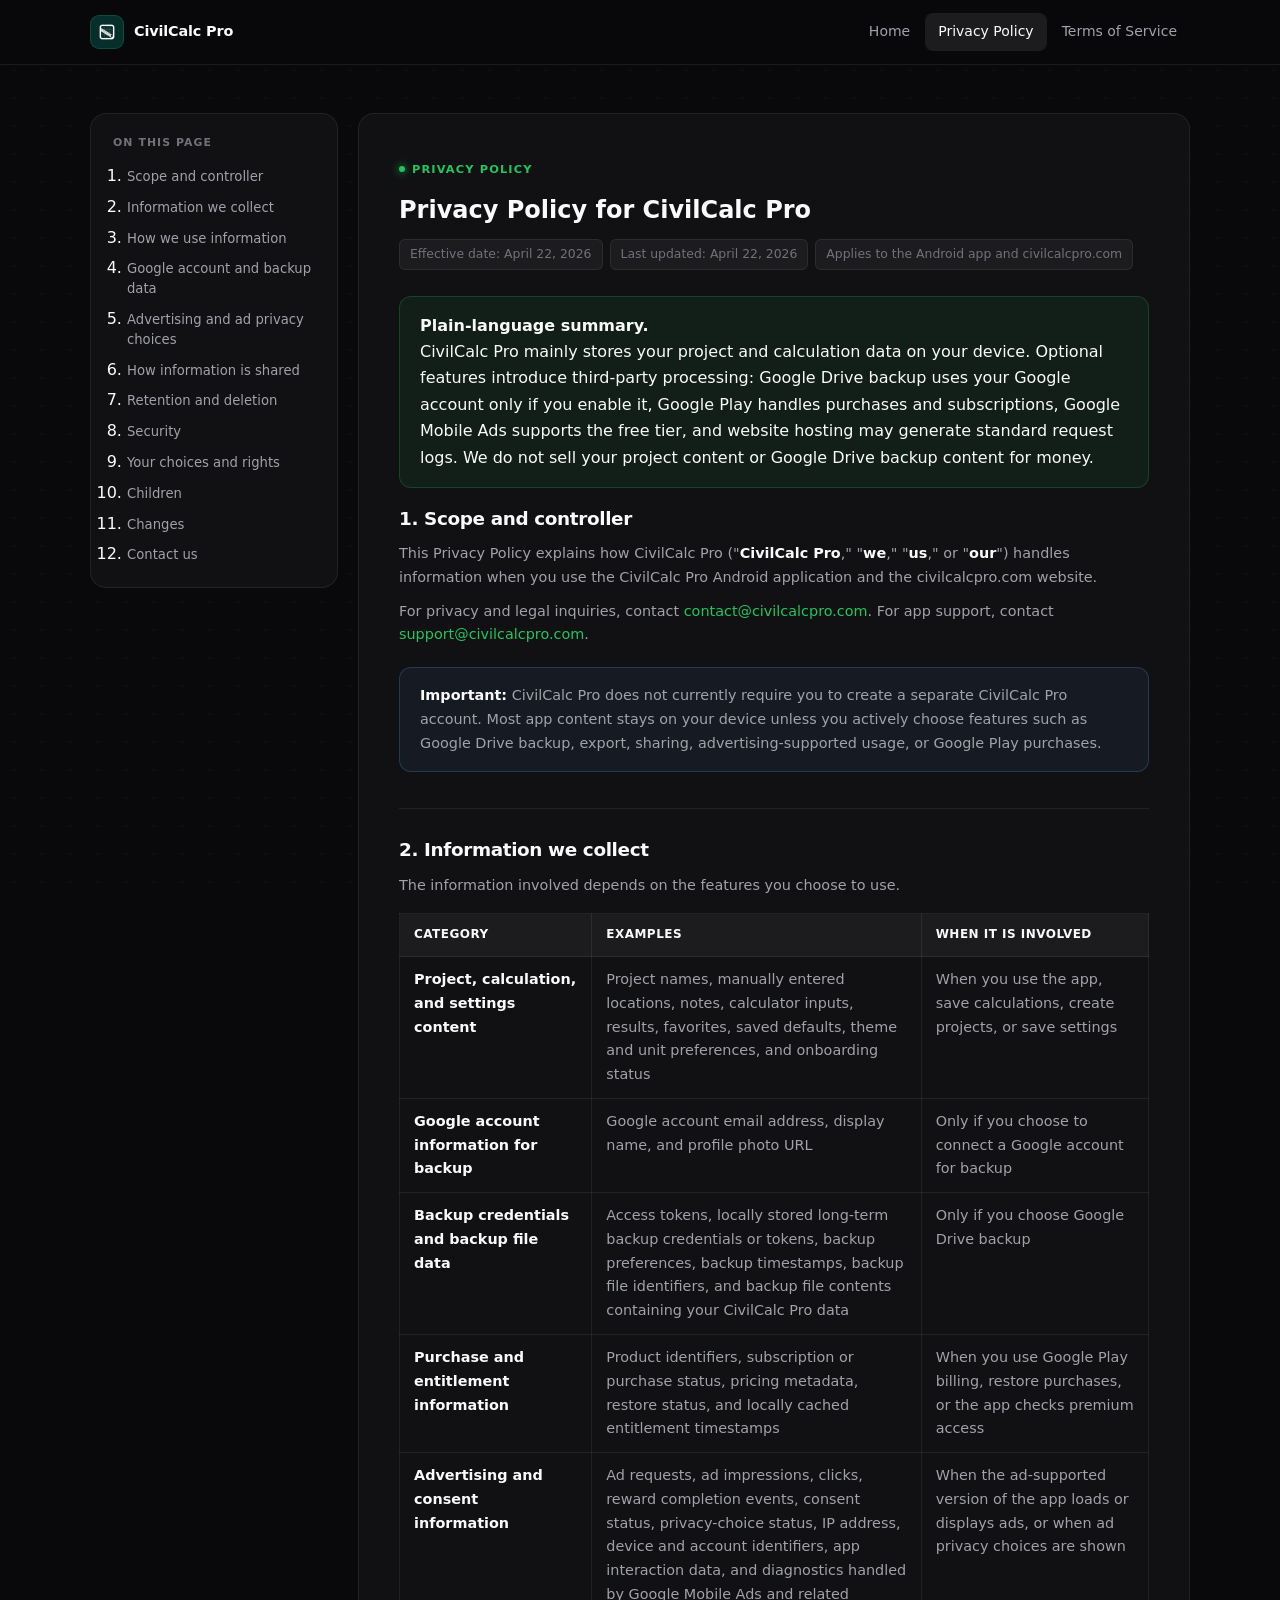
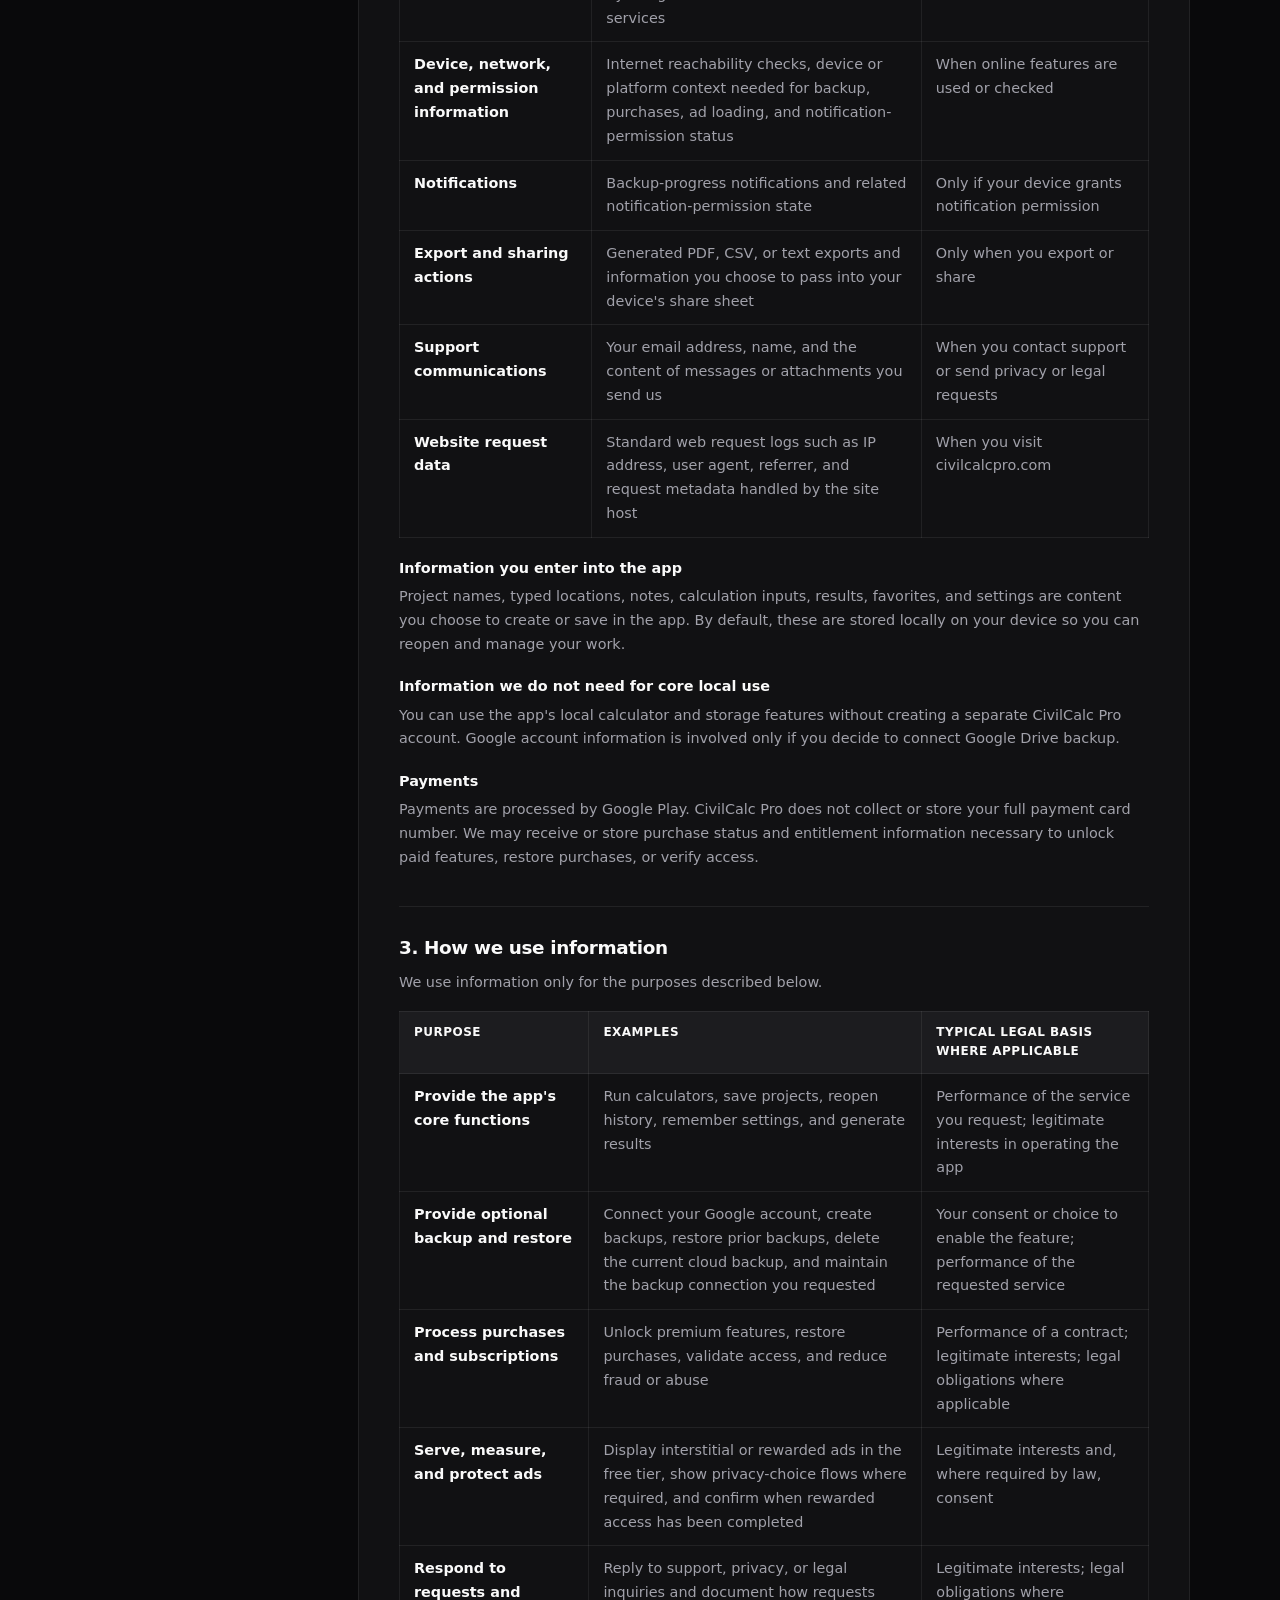
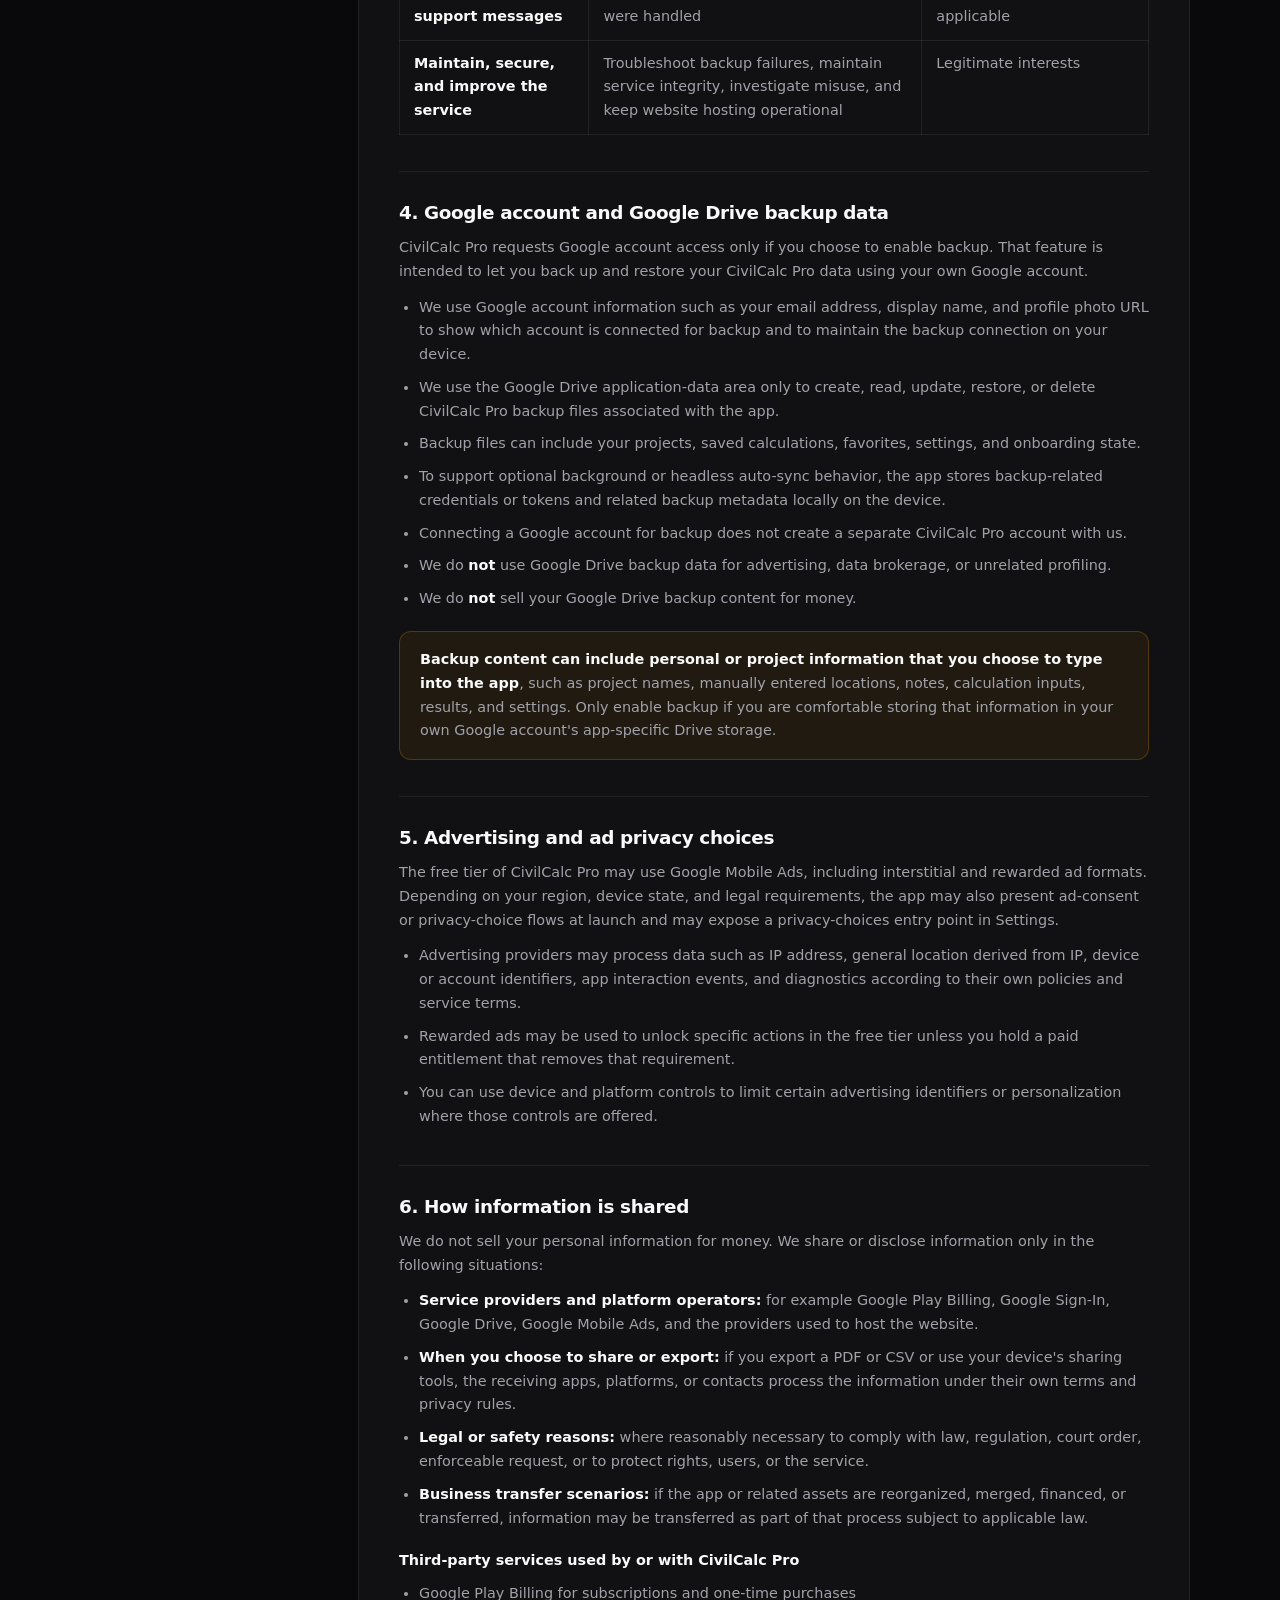
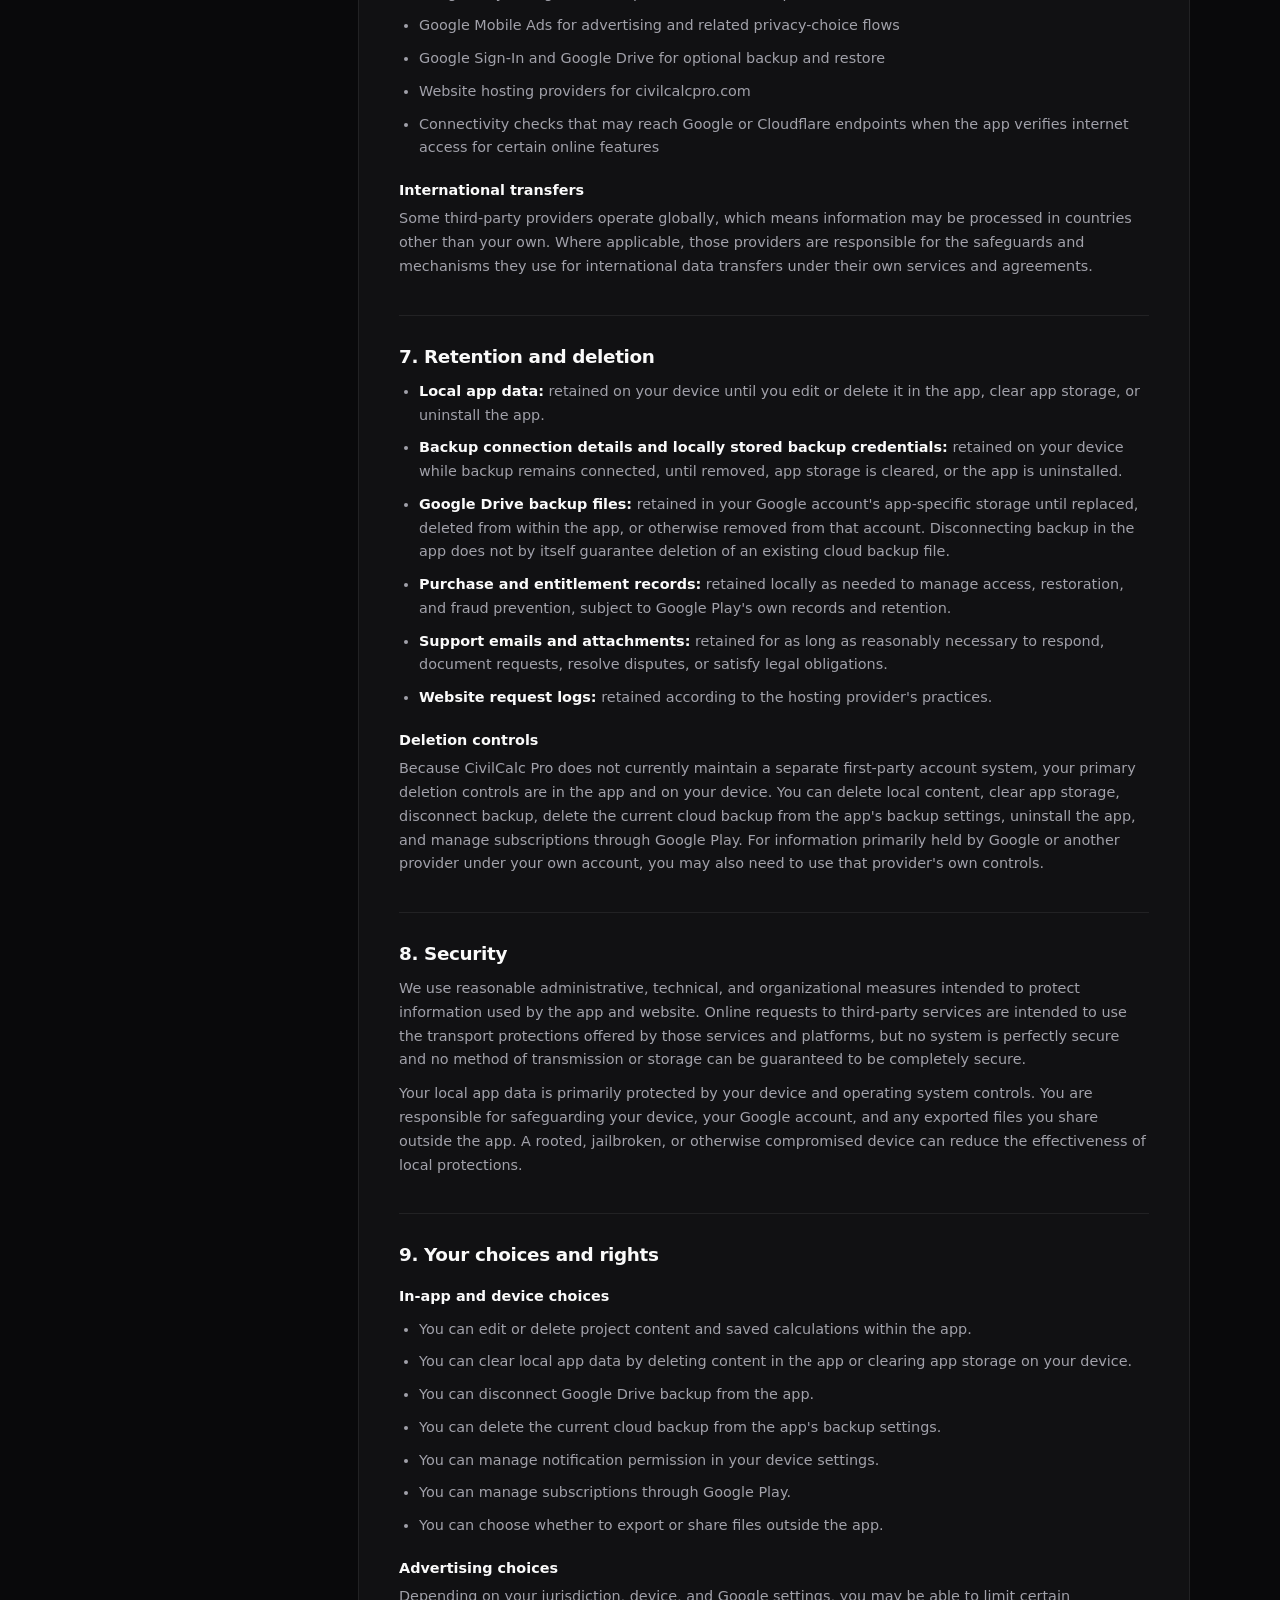
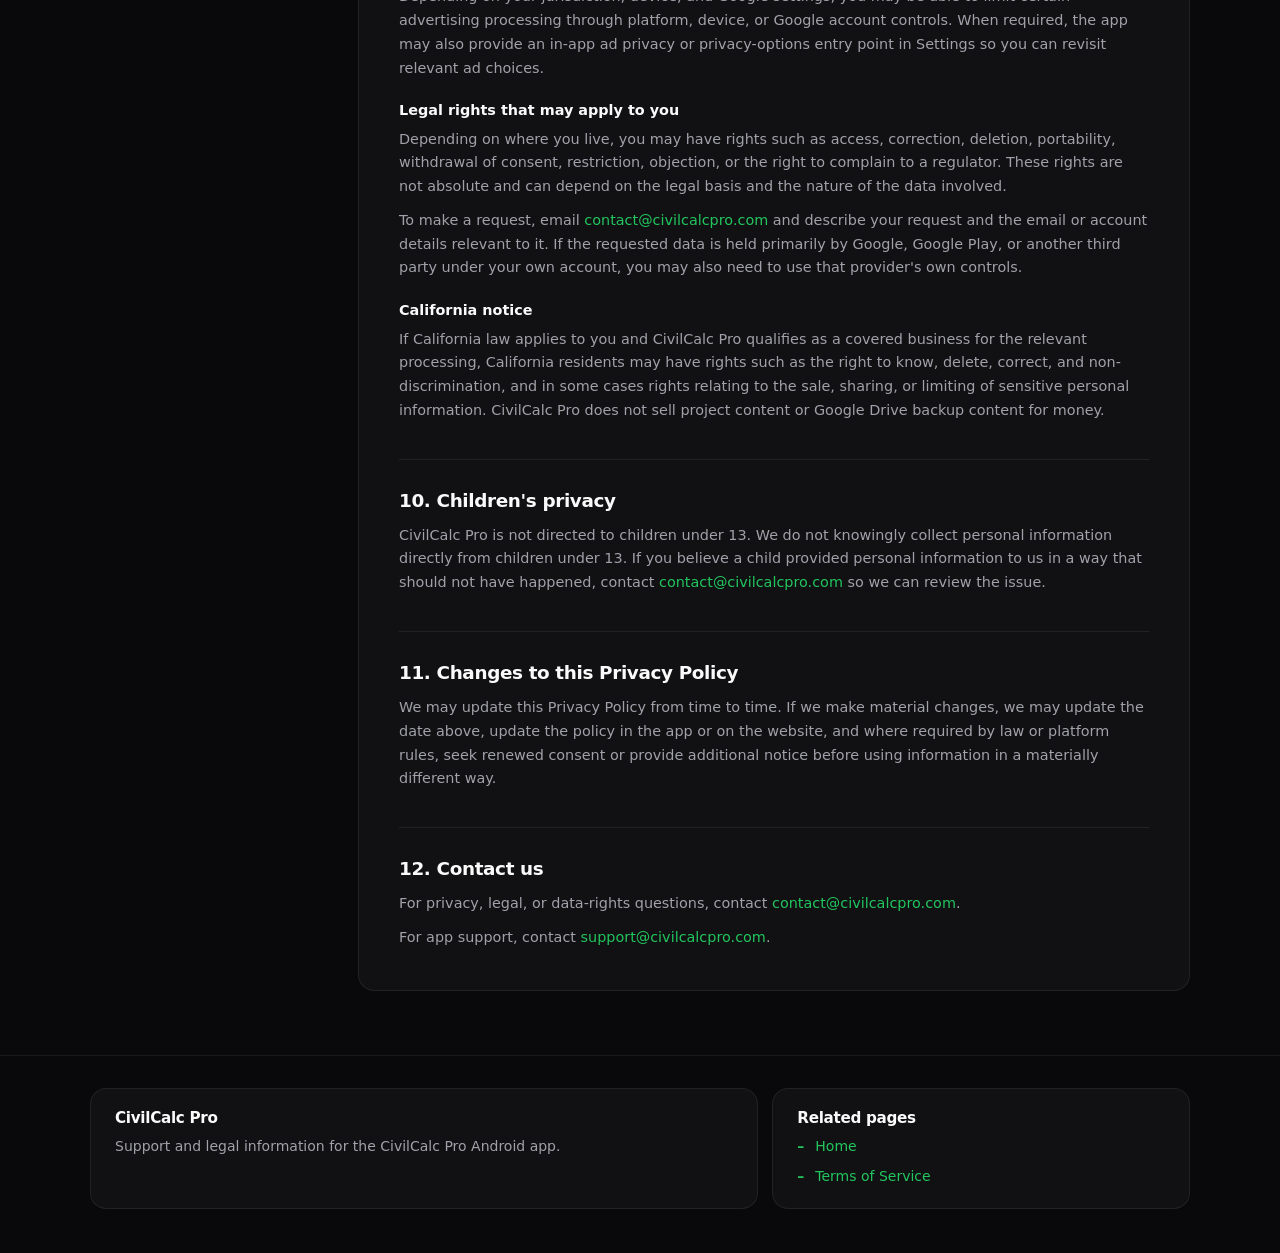
==== privacy/index.html @ 4a61ade0 "Lee : Update Privacy Policies and Terms of Service" ====
<!doctype html>
<html lang="en">
<head>
  <meta charset="utf-8">
  <meta name="viewport" content="width=device-width, initial-scale=1">
  <title>Privacy Policy - CivilCalc Pro</title>
  <meta name="description" content="Privacy Policy for CivilCalc Pro.">
  <meta name="robots" content="index,follow">
  <meta name="theme-color" content="#09090b">
  <link rel="canonical" href="https://civilcalcpro.com/privacy/">
  <link rel="stylesheet" href="/assets/styles.css">
</head>
<body>
  <a class="skip-link" href="#main">Skip to content</a>
  <header class="site-header">
    <div class="container nav">
      <a class="brand" href="/" aria-label="CivilCalc Pro home">
        <span class="brand-mark"><img src="/public/images/adaptive-icon.png" alt="CivilCalc Pro logo"></span>
        <span>CivilCalc Pro</span>
      </a>
      <nav class="nav-links" aria-label="Primary">
        <a href="/">Home</a>
        <a class="active" href="/privacy/">Privacy Policy</a>
        <a href="/terms/">Terms of Service</a>
      </nav>
    </div>
  </header>

  <main id="main" class="container policy-layout">
    <aside class="toc policy-card" aria-label="Table of contents">
      <h2>On this page</h2>
      <ol>
        <li><a href="#scope">Scope and controller</a></li>
        <li><a href="#collect">Information we collect</a></li>
        <li><a href="#use">How we use information</a></li>
        <li><a href="#google-data">Google account and backup data</a></li>
        <li><a href="#ads">Advertising and ad privacy choices</a></li>
        <li><a href="#share">How information is shared</a></li>
        <li><a href="#retention">Retention and deletion</a></li>
        <li><a href="#security">Security</a></li>
        <li><a href="#rights">Your choices and rights</a></li>
        <li><a href="#children">Children</a></li>
        <li><a href="#changes">Changes</a></li>
        <li><a href="#contact">Contact us</a></li>
      </ol>
    </aside>

    <article class="policy-card">
      <div class="eyebrow">Privacy Policy</div>
      <h1>Privacy Policy for CivilCalc Pro</h1>
      <div class="policy-meta">
        <span>Effective date: April 22, 2026</span>
        <span>Last updated: April 22, 2026</span>
        <span>Applies to the Android app and civilcalcpro.com</span>
      </div>

      <section class="summary-box">
        <strong>Plain-language summary.</strong>
        <p>CivilCalc Pro mainly stores your project and calculation data on your device. Optional features introduce third-party processing: Google Drive backup uses your Google account only if you enable it, Google Play handles purchases and subscriptions, Google Mobile Ads supports the free tier, and website hosting may generate standard request logs. We do not sell your project content or Google Drive backup content for money.</p>
      </section>

      <section id="scope" class="content-section">
        <h2>1. Scope and controller</h2>
        <p>This Privacy Policy explains how CivilCalc Pro ("<strong>CivilCalc Pro</strong>," "<strong>we</strong>," "<strong>us</strong>," or "<strong>our</strong>") handles information when you use the CivilCalc Pro Android application and the civilcalcpro.com website.</p>
        <p>For privacy and legal inquiries, contact <a href="mailto:contact@civilcalcpro.com">contact@civilcalcpro.com</a>. For app support, contact <a href="mailto:support@civilcalcpro.com">support@civilcalcpro.com</a>.</p>
        <div class="note">
          <p><strong>Important:</strong> CivilCalc Pro does not currently require you to create a separate CivilCalc Pro account. Most app content stays on your device unless you actively choose features such as Google Drive backup, export, sharing, advertising-supported usage, or Google Play purchases.</p>
        </div>
      </section>

      <section id="collect" class="content-section">
        <h2>2. Information we collect</h2>
        <p>The information involved depends on the features you choose to use.</p>
        <div class="table-wrap">
          <table>
            <thead>
              <tr>
                <th>Category</th>
                <th>Examples</th>
                <th>When it is involved</th>
              </tr>
            </thead>
            <tbody>
              <tr>
                <td><strong>Project, calculation, and settings content</strong></td>
                <td>Project names, manually entered locations, notes, calculator inputs, results, favorites, saved defaults, theme and unit preferences, and onboarding status</td>
                <td>When you use the app, save calculations, create projects, or save settings</td>
              </tr>
              <tr>
                <td><strong>Google account information for backup</strong></td>
                <td>Google account email address, display name, and profile photo URL</td>
                <td>Only if you choose to connect a Google account for backup</td>
              </tr>
              <tr>
                <td><strong>Backup credentials and backup file data</strong></td>
                <td>Access tokens, locally stored long-term backup credentials or tokens, backup preferences, backup timestamps, backup file identifiers, and backup file contents containing your CivilCalc Pro data</td>
                <td>Only if you choose Google Drive backup</td>
              </tr>
              <tr>
                <td><strong>Purchase and entitlement information</strong></td>
                <td>Product identifiers, subscription or purchase status, pricing metadata, restore status, and locally cached entitlement timestamps</td>
                <td>When you use Google Play billing, restore purchases, or the app checks premium access</td>
              </tr>
              <tr>
                <td><strong>Advertising and consent information</strong></td>
                <td>Ad requests, ad impressions, clicks, reward completion events, consent status, privacy-choice status, IP address, device and account identifiers, app interaction data, and diagnostics handled by Google Mobile Ads and related services</td>
                <td>When the ad-supported version of the app loads or displays ads, or when ad privacy choices are shown</td>
              </tr>
              <tr>
                <td><strong>Device, network, and permission information</strong></td>
                <td>Internet reachability checks, device or platform context needed for backup, purchases, ad loading, and notification-permission status</td>
                <td>When online features are used or checked</td>
              </tr>
              <tr>
                <td><strong>Notifications</strong></td>
                <td>Backup-progress notifications and related notification-permission state</td>
                <td>Only if your device grants notification permission</td>
              </tr>
              <tr>
                <td><strong>Export and sharing actions</strong></td>
                <td>Generated PDF, CSV, or text exports and information you choose to pass into your device's share sheet</td>
                <td>Only when you export or share</td>
              </tr>
              <tr>
                <td><strong>Support communications</strong></td>
                <td>Your email address, name, and the content of messages or attachments you send us</td>
                <td>When you contact support or send privacy or legal requests</td>
              </tr>
              <tr>
                <td><strong>Website request data</strong></td>
                <td>Standard web request logs such as IP address, user agent, referrer, and request metadata handled by the site host</td>
                <td>When you visit civilcalcpro.com</td>
              </tr>
            </tbody>
          </table>
        </div>

        <h3>Information you enter into the app</h3>
        <p>Project names, typed locations, notes, calculation inputs, results, favorites, and settings are content you choose to create or save in the app. By default, these are stored locally on your device so you can reopen and manage your work.</p>

        <h3>Information we do not need for core local use</h3>
        <p>You can use the app's local calculator and storage features without creating a separate CivilCalc Pro account. Google account information is involved only if you decide to connect Google Drive backup.</p>

        <h3>Payments</h3>
        <p>Payments are processed by Google Play. CivilCalc Pro does not collect or store your full payment card number. We may receive or store purchase status and entitlement information necessary to unlock paid features, restore purchases, or verify access.</p>
      </section>

      <section id="use" class="content-section">
        <h2>3. How we use information</h2>
        <p>We use information only for the purposes described below.</p>
        <div class="table-wrap">
          <table>
            <thead>
              <tr>
                <th>Purpose</th>
                <th>Examples</th>
                <th>Typical legal basis where applicable</th>
              </tr>
            </thead>
            <tbody>
              <tr>
                <td><strong>Provide the app's core functions</strong></td>
                <td>Run calculators, save projects, reopen history, remember settings, and generate results</td>
                <td>Performance of the service you request; legitimate interests in operating the app</td>
              </tr>
              <tr>
                <td><strong>Provide optional backup and restore</strong></td>
                <td>Connect your Google account, create backups, restore prior backups, delete the current cloud backup, and maintain the backup connection you requested</td>
                <td>Your consent or choice to enable the feature; performance of the requested service</td>
              </tr>
              <tr>
                <td><strong>Process purchases and subscriptions</strong></td>
                <td>Unlock premium features, restore purchases, validate access, and reduce fraud or abuse</td>
                <td>Performance of a contract; legitimate interests; legal obligations where applicable</td>
              </tr>
              <tr>
                <td><strong>Serve, measure, and protect ads</strong></td>
                <td>Display interstitial or rewarded ads in the free tier, show privacy-choice flows where required, and confirm when rewarded access has been completed</td>
                <td>Legitimate interests and, where required by law, consent</td>
              </tr>
              <tr>
                <td><strong>Respond to requests and support messages</strong></td>
                <td>Reply to support, privacy, or legal inquiries and document how requests were handled</td>
                <td>Legitimate interests; legal obligations where applicable</td>
              </tr>
              <tr>
                <td><strong>Maintain, secure, and improve the service</strong></td>
                <td>Troubleshoot backup failures, maintain service integrity, investigate misuse, and keep website hosting operational</td>
                <td>Legitimate interests</td>
              </tr>
            </tbody>
          </table>
        </div>
      </section>

      <section id="google-data" class="content-section">
        <h2>4. Google account and Google Drive backup data</h2>
        <p>CivilCalc Pro requests Google account access only if you choose to enable backup. That feature is intended to let you back up and restore your CivilCalc Pro data using your own Google account.</p>
        <ul class="inline-list">
          <li>We use Google account information such as your email address, display name, and profile photo URL to show which account is connected for backup and to maintain the backup connection on your device.</li>
          <li>We use the Google Drive application-data area only to create, read, update, restore, or delete CivilCalc Pro backup files associated with the app.</li>
          <li>Backup files can include your projects, saved calculations, favorites, settings, and onboarding state.</li>
          <li>To support optional background or headless auto-sync behavior, the app stores backup-related credentials or tokens and related backup metadata locally on the device.</li>
          <li>Connecting a Google account for backup does not create a separate CivilCalc Pro account with us.</li>
          <li>We do <strong>not</strong> use Google Drive backup data for advertising, data brokerage, or unrelated profiling.</li>
          <li>We do <strong>not</strong> sell your Google Drive backup content for money.</li>
        </ul>
        <div class="warning">
          <p><strong>Backup content can include personal or project information that you choose to type into the app</strong>, such as project names, manually entered locations, notes, calculation inputs, results, and settings. Only enable backup if you are comfortable storing that information in your own Google account's app-specific Drive storage.</p>
        </div>
      </section>

      <section id="ads" class="content-section">
        <h2>5. Advertising and ad privacy choices</h2>
        <p>The free tier of CivilCalc Pro may use Google Mobile Ads, including interstitial and rewarded ad formats. Depending on your region, device state, and legal requirements, the app may also present ad-consent or privacy-choice flows at launch and may expose a privacy-choices entry point in Settings.</p>
        <ul class="inline-list">
          <li>Advertising providers may process data such as IP address, general location derived from IP, device or account identifiers, app interaction events, and diagnostics according to their own policies and service terms.</li>
          <li>Rewarded ads may be used to unlock specific actions in the free tier unless you hold a paid entitlement that removes that requirement.</li>
          <li>You can use device and platform controls to limit certain advertising identifiers or personalization where those controls are offered.</li>
        </ul>
      </section>

      <section id="share" class="content-section">
        <h2>6. How information is shared</h2>
        <p>We do not sell your personal information for money. We share or disclose information only in the following situations:</p>
        <ul class="inline-list">
          <li><strong>Service providers and platform operators:</strong> for example Google Play Billing, Google Sign-In, Google Drive, Google Mobile Ads, and the providers used to host the website.</li>
          <li><strong>When you choose to share or export:</strong> if you export a PDF or CSV or use your device's sharing tools, the receiving apps, platforms, or contacts process the information under their own terms and privacy rules.</li>
          <li><strong>Legal or safety reasons:</strong> where reasonably necessary to comply with law, regulation, court order, enforceable request, or to protect rights, users, or the service.</li>
          <li><strong>Business transfer scenarios:</strong> if the app or related assets are reorganized, merged, financed, or transferred, information may be transferred as part of that process subject to applicable law.</li>
        </ul>

        <h3>Third-party services used by or with CivilCalc Pro</h3>
        <ul class="inline-list">
          <li>Google Play Billing for subscriptions and one-time purchases</li>
          <li>Google Mobile Ads for advertising and related privacy-choice flows</li>
          <li>Google Sign-In and Google Drive for optional backup and restore</li>
          <li>Website hosting providers for civilcalcpro.com</li>
          <li>Connectivity checks that may reach Google or Cloudflare endpoints when the app verifies internet access for certain online features</li>
        </ul>

        <h3>International transfers</h3>
        <p>Some third-party providers operate globally, which means information may be processed in countries other than your own. Where applicable, those providers are responsible for the safeguards and mechanisms they use for international data transfers under their own services and agreements.</p>
      </section>

      <section id="retention" class="content-section">
        <h2>7. Retention and deletion</h2>
        <ul class="inline-list">
          <li><strong>Local app data:</strong> retained on your device until you edit or delete it in the app, clear app storage, or uninstall the app.</li>
          <li><strong>Backup connection details and locally stored backup credentials:</strong> retained on your device while backup remains connected, until removed, app storage is cleared, or the app is uninstalled.</li>
          <li><strong>Google Drive backup files:</strong> retained in your Google account's app-specific storage until replaced, deleted from within the app, or otherwise removed from that account. Disconnecting backup in the app does not by itself guarantee deletion of an existing cloud backup file.</li>
          <li><strong>Purchase and entitlement records:</strong> retained locally as needed to manage access, restoration, and fraud prevention, subject to Google Play's own records and retention.</li>
          <li><strong>Support emails and attachments:</strong> retained for as long as reasonably necessary to respond, document requests, resolve disputes, or satisfy legal obligations.</li>
          <li><strong>Website request logs:</strong> retained according to the hosting provider's practices.</li>
        </ul>

        <h3>Deletion controls</h3>
        <p>Because CivilCalc Pro does not currently maintain a separate first-party account system, your primary deletion controls are in the app and on your device. You can delete local content, clear app storage, disconnect backup, delete the current cloud backup from the app's backup settings, uninstall the app, and manage subscriptions through Google Play. For information primarily held by Google or another provider under your own account, you may also need to use that provider's own controls.</p>
      </section>

      <section id="security" class="content-section">
        <h2>8. Security</h2>
        <p>We use reasonable administrative, technical, and organizational measures intended to protect information used by the app and website. Online requests to third-party services are intended to use the transport protections offered by those services and platforms, but no system is perfectly secure and no method of transmission or storage can be guaranteed to be completely secure.</p>
        <p>Your local app data is primarily protected by your device and operating system controls. You are responsible for safeguarding your device, your Google account, and any exported files you share outside the app. A rooted, jailbroken, or otherwise compromised device can reduce the effectiveness of local protections.</p>
      </section>

      <section id="rights" class="content-section">
        <h2>9. Your choices and rights</h2>
        <h3>In-app and device choices</h3>
        <ul class="inline-list">
          <li>You can edit or delete project content and saved calculations within the app.</li>
          <li>You can clear local app data by deleting content in the app or clearing app storage on your device.</li>
          <li>You can disconnect Google Drive backup from the app.</li>
          <li>You can delete the current cloud backup from the app's backup settings.</li>
          <li>You can manage notification permission in your device settings.</li>
          <li>You can manage subscriptions through Google Play.</li>
          <li>You can choose whether to export or share files outside the app.</li>
        </ul>

        <h3>Advertising choices</h3>
        <p>Depending on your jurisdiction, device, and Google settings, you may be able to limit certain advertising processing through platform, device, or Google account controls. When required, the app may also provide an in-app ad privacy or privacy-options entry point in Settings so you can revisit relevant ad choices.</p>

        <h3>Legal rights that may apply to you</h3>
        <p>Depending on where you live, you may have rights such as access, correction, deletion, portability, withdrawal of consent, restriction, objection, or the right to complain to a regulator. These rights are not absolute and can depend on the legal basis and the nature of the data involved.</p>
        <p>To make a request, email <a href="mailto:contact@civilcalcpro.com">contact@civilcalcpro.com</a> and describe your request and the email or account details relevant to it. If the requested data is held primarily by Google, Google Play, or another third party under your own account, you may also need to use that provider's own controls.</p>

        <h3>California notice</h3>
        <p>If California law applies to you and CivilCalc Pro qualifies as a covered business for the relevant processing, California residents may have rights such as the right to know, delete, correct, and non-discrimination, and in some cases rights relating to the sale, sharing, or limiting of sensitive personal information. CivilCalc Pro does not sell project content or Google Drive backup content for money.</p>
      </section>

      <section id="children" class="content-section">
        <h2>10. Children's privacy</h2>
        <p>CivilCalc Pro is not directed to children under 13. We do not knowingly collect personal information directly from children under 13. If you believe a child provided personal information to us in a way that should not have happened, contact <a href="mailto:contact@civilcalcpro.com">contact@civilcalcpro.com</a> so we can review the issue.</p>
      </section>

      <section id="changes" class="content-section">
        <h2>11. Changes to this Privacy Policy</h2>
        <p>We may update this Privacy Policy from time to time. If we make material changes, we may update the date above, update the policy in the app or on the website, and where required by law or platform rules, seek renewed consent or provide additional notice before using information in a materially different way.</p>
      </section>

      <section id="contact" class="content-section">
        <h2>12. Contact us</h2>
        <p>For privacy, legal, or data-rights questions, contact <a href="mailto:contact@civilcalcpro.com">contact@civilcalcpro.com</a>.</p>
        <p>For app support, contact <a href="mailto:support@civilcalcpro.com">support@civilcalcpro.com</a>.</p>
      </section>
    </article>
  </main>

  <footer class="site-footer">
    <div class="container footer-grid">
      <section class="footer-card card">
        <h2 class="section-title">CivilCalc Pro</h2>
        <p class="muted">Support and legal information for the CivilCalc Pro Android app.</p>
      </section>
      <section class="footer-card card">
        <h2 class="section-title">Related pages</h2>
        <ul class="list-tight">
          <li><a href="/">Home</a></li>
          <li><a href="/terms/">Terms of Service</a></li>
        </ul>
      </section>
    </div>
  </footer>
</body>
</html>
---- assets/styles.css ----
/* ============================================================
   CivilCalc Pro — Professional Minimal Dark UI
   ============================================================ */

/* ---- Custom properties ---- */
:root {
  --bg:          #09090b;
  --surface:     #111113;
  --surface-2:   #1c1c1f;
  --surface-3:   #27272a;
  --border:      rgba(255, 255, 255, 0.07);
  --border-mid:  rgba(255, 255, 255, 0.11);
  --border-hi:   rgba(255, 255, 255, 0.18);

  --text:        #fafafa;
  --text-2:      #a1a1aa;
  --text-3:      #71717a;

  --accent:      #22c55e;
  --accent-h:    #16a34a;
  --accent-dim:  rgba(34, 197, 94, 0.08);
  --accent-bord: rgba(34, 197, 94, 0.22);
  --accent-ink:  #052e16;

  --warn-bg:     rgba(245, 158, 11, 0.07);
  --warn-bord:   rgba(245, 158, 11, 0.22);
  --info-bg:     rgba(96, 165, 250, 0.07);
  --info-bord:   rgba(96, 165, 250, 0.22);

  --max:   1100px;
  --r-s:   8px;
  --r:     12px;
  --r-l:   16px;
  --ease:  cubic-bezier(0.16, 1, 0.3, 1);
  --t:     200ms;
}

/* ---- Reset ---- */
*, *::before, *::after { box-sizing: border-box; margin: 0; padding: 0; }
html { scroll-behavior: smooth; -webkit-text-size-adjust: 100%; }
body {
  font-family: ui-sans-serif, system-ui, -apple-system, BlinkMacSystemFont, 'Segoe UI', sans-serif;
  background-color: var(--bg);
  color: var(--text);
  line-height: 1.65;
  min-height: 100vh;
  -webkit-font-smoothing: antialiased;
  -moz-osx-font-smoothing: grayscale;
}

/* Subtle dot grid texture */
body::before {
  content: '';
  position: fixed;
  inset: 0;
  background-image: radial-gradient(rgba(255, 255, 255, 0.035) 1px, transparent 1px);
  background-size: 28px 28px;
  pointer-events: none;
  z-index: 0;
}

a { color: var(--accent); text-decoration: none; transition: color var(--t); }
a:hover { color: var(--accent-h); text-decoration: underline; }
img { max-width: 100%; display: block; }
p { margin: 0; }
h1, h2, h3, h4 { margin: 0; line-height: 1.2; font-weight: 700; color: var(--text); }
strong { color: var(--text); }

/* ---- Layout ---- */
.container {
  width: min(calc(100% - 40px), var(--max));
  margin: 0 auto;
  position: relative;
  z-index: 1;
}

/* ---- Skip link ---- */
.skip-link {
  position: absolute;
  left: 16px;
  top: -120px;
  background: var(--text);
  color: var(--bg);
  padding: 10px 18px;
  border-radius: var(--r-s);
  z-index: 200;
  font-weight: 600;
  font-size: 0.875rem;
  transition: top var(--t) var(--ease);
}
.skip-link:focus { top: 16px; }

/* ============================================================
   HEADER / NAV
   ============================================================ */
.site-header {
  position: sticky;
  top: 0;
  z-index: 50;
  background: rgba(9, 9, 11, 0.85);
  backdrop-filter: blur(24px) saturate(180%);
  -webkit-backdrop-filter: blur(24px) saturate(180%);
  border-bottom: 1px solid var(--border);
}
.nav {
  display: flex;
  justify-content: space-between;
  align-items: center;
  gap: 16px;
  min-height: 64px;
}
.brand {
  display: inline-flex;
  gap: 10px;
  align-items: center;
  color: var(--text);
  text-decoration: none;
  font-weight: 600;
  font-size: 0.9rem;
  letter-spacing: -0.01em;
  flex-shrink: 0;
  transition: opacity var(--t);
}
.brand:hover { opacity: 0.75; text-decoration: none; color: var(--text); }
.brand-mark {
  width: 34px;
  height: 34px;
  border-radius: 9px;
  background: #062e2a;
  overflow: hidden;
  flex-shrink: 0;
  border: 1px solid var(--accent-bord);
}
.brand-mark img {
  width: 100%;
  height: 100%;
  object-fit: contain;
}
.nav-links {
  display: flex;
  flex-wrap: wrap;
  gap: 2px;
  align-items: center;
}
.nav-links a {
  color: var(--text-2);
  text-decoration: none;
  padding: 7px 13px;
  border-radius: var(--r-s);
  font-size: 0.875rem;
  font-weight: 500;
  transition: color var(--t), background var(--t);
}
.nav-links a:hover,
.nav-links a:focus-visible {
  color: var(--text);
  background: var(--surface-2);
  outline: none;
  text-decoration: none;
}
.nav-links a.active {
  color: var(--text);
  background: var(--surface-2);
}

/* ============================================================
   KEYFRAME ANIMATIONS
   ============================================================ */
@keyframes fade-up {
  from { opacity: 0; transform: translateY(18px); }
  to   { opacity: 1; transform: translateY(0); }
}
@keyframes fade-in {
  from { opacity: 0; }
  to   { opacity: 1; }
}

/* ============================================================
   HERO
   ============================================================ */
.hero { padding: 72px 0 56px; }
.hero-grid {
  display: grid;
  grid-template-columns: 1.15fr 0.85fr;
  gap: 16px;
  align-items: start;
}
.hero-card {
  background: var(--surface);
  border: 1px solid var(--border);
  border-radius: var(--r-l);
  padding: 40px;
  animation: fade-up 0.55s var(--ease) both;
}
.eyebrow {
  display: inline-flex;
  align-items: center;
  gap: 7px;
  font-size: 0.71rem;
  font-weight: 700;
  letter-spacing: 0.1em;
  text-transform: uppercase;
  color: var(--accent);
  margin-bottom: 18px;
}
.eyebrow::before {
  content: '';
  width: 6px;
  height: 6px;
  border-radius: 50%;
  background: var(--accent);
  flex-shrink: 0;
  box-shadow: 0 0 8px var(--accent);
}
.hero h1 {
  font-size: clamp(1.75rem, 3.2vw, 2.6rem);
  line-height: 1.15;
  letter-spacing: -0.03em;
  margin-bottom: 16px;
}
.hero p.lead {
  color: var(--text-2);
  font-size: 1rem;
  line-height: 1.7;
  margin-bottom: 28px;
}
.hero-actions {
  display: flex;
  flex-wrap: wrap;
  gap: 10px;
  margin-bottom: 20px;
}
.hero-note {
  color: var(--text-3);
  font-size: 0.82rem;
  margin-bottom: 22px;
  line-height: 1.55;
}
.badge-row {
  display: flex;
  flex-wrap: wrap;
  gap: 7px;
}
.badge {
  display: inline-flex;
  align-items: center;
  gap: 6px;
  padding: 4px 10px;
  border-radius: 6px;
  background: var(--surface-2);
  border: 1px solid var(--border-mid);
  color: var(--text-3);
  font-size: 0.775rem;
  font-weight: 500;
}
.badge::before {
  content: '';
  width: 5px;
  height: 5px;
  border-radius: 50%;
  background: var(--accent);
  flex-shrink: 0;
}
.hero-side { display: grid; gap: 12px; }
.hero-side .info-card:nth-child(1) { animation: fade-up 0.55s var(--ease) 0.09s both; }
.hero-side .info-card:nth-child(2) { animation: fade-up 0.55s var(--ease) 0.17s both; }

/* ============================================================
   CARDS
   ============================================================ */
.card,
.info-card,
.policy-card,
.callout {
  background: var(--surface);
  border: 1px solid var(--border);
  border-radius: var(--r-l);
}
.card,
.info-card {
  padding: 26px;
  transition: border-color var(--t) var(--ease), transform var(--t) var(--ease), box-shadow var(--t) var(--ease);
}
.card:hover,
.info-card:hover {
  border-color: var(--border-mid);
  transform: translateY(-2px);
  box-shadow: 0 8px 28px rgba(0, 0, 0, 0.35);
}
.policy-card { padding: 40px; }
.callout { padding: 30px; }

/* ============================================================
   BUTTONS
   ============================================================ */
.button,
.button-secondary {
  display: inline-flex;
  align-items: center;
  justify-content: center;
  gap: 8px;
  padding: 9px 20px;
  min-height: 42px;
  border-radius: var(--r-s);
  font-weight: 600;
  font-size: 0.875rem;
  text-decoration: none;
  border: 1px solid transparent;
  cursor: pointer;
  white-space: nowrap;
  transition: background var(--t), border-color var(--t), color var(--t),
              transform var(--t) var(--ease), box-shadow var(--t) var(--ease);
}
.button {
  background: var(--accent);
  color: var(--accent-ink);
  border-color: var(--accent);
}
.button:hover,
.button:focus-visible {
  background: var(--accent-h);
  border-color: var(--accent-h);
  color: var(--accent-ink);
  transform: translateY(-1px);
  box-shadow: 0 4px 18px rgba(34, 197, 94, 0.28);
  text-decoration: none;
  outline: none;
}
.button-secondary {
  background: var(--surface-2);
  color: var(--text);
  border-color: var(--border-mid);
}
.button-secondary:hover,
.button-secondary:focus-visible {
  background: var(--surface-3);
  border-color: var(--border-hi);
  color: var(--text);
  transform: translateY(-1px);
  text-decoration: none;
  outline: none;
}

/* ============================================================
   SECTIONS
   ============================================================ */
.section { padding: 16px 0 0; }
.section-title {
  font-size: 1.1rem;
  font-weight: 700;
  letter-spacing: -0.02em;
  margin-bottom: 8px;
}
.section-intro {
  color: var(--text-2);
  font-size: 0.875rem;
  line-height: 1.65;
  margin-bottom: 16px;
}
.kicker {
  font-size: 0.7rem;
  font-weight: 700;
  letter-spacing: 0.1em;
  text-transform: uppercase;
  color: var(--accent);
  margin-bottom: 8px;
  display: block;
}
.grid-3 {
  display: grid;
  grid-template-columns: repeat(3, minmax(0, 1fr));
  gap: 14px;
}
.grid-2 {
  display: grid;
  grid-template-columns: repeat(2, minmax(0, 1fr));
  gap: 14px;
}

/* Stagger grid card animations */
.grid-3 .card:nth-child(1),
.grid-2 .card:nth-child(1) { animation: fade-up 0.5s var(--ease) 0.05s both; }
.grid-3 .card:nth-child(2),
.grid-2 .card:nth-child(2) { animation: fade-up 0.5s var(--ease) 0.12s both; }
.grid-3 .card:nth-child(3) { animation: fade-up 0.5s var(--ease) 0.19s both; }
.section .callout { animation: fade-in 0.5s var(--ease) 0.08s both; }

/* ============================================================
   LISTS
   ============================================================ */
.list-tight {
  list-style: none;
  padding: 0;
  margin: 0;
}
.list-tight li {
  position: relative;
  padding-left: 18px;
  color: var(--text-2);
  font-size: 0.875rem;
  line-height: 1.6;
}
.list-tight li + li { margin-top: 8px; }
.list-tight li::before {
  content: '–';
  position: absolute;
  left: 0;
  color: var(--accent);
  font-weight: 600;
}

/* ============================================================
   CONTACT
   ============================================================ */
.contact-list {
  display: grid;
  gap: 8px;
  margin-top: 16px;
}
.contact-item {
  padding: 12px 16px;
  border-radius: var(--r-s);
  border: 1px solid var(--border);
  background: var(--surface-2);
  transition: border-color var(--t);
}
.contact-item:hover { border-color: var(--border-mid); }
.contact-item strong {
  display: block;
  color: var(--text-3);
  font-size: 0.72rem;
  font-weight: 600;
  text-transform: uppercase;
  letter-spacing: 0.08em;
  margin-bottom: 3px;
}
.contact-item a { font-size: 0.875rem; color: var(--accent); }
.contact-item a:hover { color: var(--accent-h); }

/* Card text helpers */
.info-card h2,
.card h2,
.policy-card h2,
.callout h2 { color: var(--text); }
.info-card p,
.card p,
.info-card li,
.card li { color: var(--text-2); }

/* ============================================================
   POLICY LAYOUT
   ============================================================ */
.policy-layout {
  display: grid;
  grid-template-columns: 248px minmax(0, 1fr);
  gap: 20px;
  padding: 48px 0 64px;
}
.policy-layout > article { min-width: 0; }
.toc {
  position: sticky;
  top: 84px;
  align-self: start;
  background: var(--surface);
  border: 1px solid var(--border);
  border-radius: var(--r-l);
  padding: 22px;
  animation: fade-in 0.5s var(--ease) 0.1s both;
}
.toc h2 {
  font-size: 0.68rem;
  font-weight: 700;
  letter-spacing: 0.1em;
  text-transform: uppercase;
  color: var(--text-3);
  margin-bottom: 14px;
}
.toc ol,
.toc ul { margin: 0; padding-left: 14px; }
.toc li { list-style-type: decimal; }
.toc li + li { margin-top: 7px; }
.toc a {
  text-decoration: none;
  color: var(--text-2);
  font-size: 0.825rem;
  line-height: 1.5;
  display: block;
  transition: color var(--t);
}
.toc a:hover,
.toc a:focus-visible { color: var(--text); outline: none; }

.policy-card { animation: fade-up 0.5s var(--ease) 0.05s both; }
.policy-meta {
  display: flex;
  flex-wrap: wrap;
  gap: 7px;
  margin: 14px 0 26px;
}
.policy-meta span {
  padding: 4px 10px;
  border-radius: 6px;
  background: var(--surface-2);
  border: 1px solid var(--border);
  color: var(--text-3);
  font-size: 0.775rem;
}

/* Callout boxes */
.summary-box {
  background: var(--accent-dim);
  border: 1px solid var(--accent-bord);
  border-radius: var(--r);
  padding: 16px 20px;
  margin: 20px 0;
}
.note {
  background: var(--info-bg);
  border: 1px solid var(--info-bord);
  border-radius: var(--r);
  padding: 16px 20px;
  margin: 20px 0;
}
.warning {
  background: var(--warn-bg);
  border: 1px solid var(--warn-bord);
  border-radius: var(--r);
  padding: 16px 20px;
  margin: 20px 0;
}

/* Content sections */
.content-section + .content-section {
  margin-top: 36px;
  padding-top: 30px;
  border-top: 1px solid var(--border);
}
.content-section h2 {
  font-size: 1.15rem;
  letter-spacing: -0.02em;
  margin-bottom: 12px;
}
.content-section h3 {
  font-size: 0.9rem;
  font-weight: 600;
  color: var(--text);
  margin-top: 22px;
  margin-bottom: 8px;
}
.content-section p,
.content-section li,
.content-section dd,
.content-section td { color: var(--text-2); font-size: 0.9rem; }
.content-section p + p { margin-top: 10px; }
.content-section a { color: var(--accent); }
.content-section a:hover { color: var(--accent-h); }

/* ============================================================
   TABLES
   ============================================================ */
.table-wrap { overflow-x: auto; margin: 16px 0; }
table {
  width: 100%;
  border-collapse: collapse;
  min-width: 620px;
  font-size: 0.875rem;
}
th, td {
  border: 1px solid var(--border);
  padding: 11px 14px;
  vertical-align: top;
  text-align: left;
}
th {
  background: var(--surface-2);
  color: var(--text);
  font-weight: 600;
  font-size: 0.75rem;
  letter-spacing: 0.04em;
  text-transform: uppercase;
}
td { color: var(--text-2); }
tr:hover td { background: rgba(255, 255, 255, 0.015); }

/* ============================================================
   INLINE LIST (policy pages)
   ============================================================ */
.inline-list {
  padding-left: 20px;
  margin-top: 12px;
}
.inline-list li + li { margin-top: 9px; }
.inline-list li { color: var(--text-2); font-size: 0.9rem; line-height: 1.65; }

/* ============================================================
   FAQ
   ============================================================ */
.faq details {
  border: 1px solid var(--border);
  border-radius: var(--r);
  background: var(--surface-2);
  overflow: hidden;
  transition: border-color var(--t);
}
.faq details[open] { border-color: var(--border-mid); }
.faq details + details { margin-top: 8px; }
.faq summary {
  cursor: pointer;
  font-weight: 600;
  font-size: 0.9rem;
  color: var(--text);
  padding: 14px 18px;
  list-style: none;
  user-select: none;
  display: flex;
  justify-content: space-between;
  align-items: center;
}
.faq summary::-webkit-details-marker { display: none; }
.faq summary::after {
  content: '+';
  font-size: 1.1rem;
  font-weight: 300;
  color: var(--text-3);
  transition: transform var(--t);
  flex-shrink: 0;
  margin-left: 12px;
}
.faq details[open] summary::after { transform: rotate(45deg); }
.faq p {
  padding: 0 18px 16px;
  color: var(--text-2);
  font-size: 0.875rem;
  line-height: 1.65;
}

/* ============================================================
   FOOTER
   ============================================================ */
.site-footer {
  padding: 32px 0 44px;
  border-top: 1px solid var(--border);
  position: relative;
  z-index: 1;
}
.footer-grid {
  display: grid;
  grid-template-columns: 1.6fr 1fr;
  gap: 14px;
}
.footer-card { padding: 20px 24px; }
.footer-card .section-title { font-size: 0.95rem; margin-bottom: 8px; }
.footer-card p { color: var(--text-2); font-size: 0.875rem; }
.footer-card .list-tight a { color: var(--accent); font-size: 0.875rem; }
.footer-card .list-tight a:hover { color: var(--accent-h); }

/* ============================================================
   UTILITY
   ============================================================ */
.muted { color: var(--text-2); }
.small { font-size: 0.85rem; }
.mono {
  font-family: ui-monospace, SFMono-Regular, Menlo, Consolas, 'Liberation Mono', monospace;
  font-size: 0.85em;
  background: var(--surface-2);
  padding: 1px 6px;
  border-radius: 5px;
  border: 1px solid var(--border-mid);
  color: var(--text-2);
}
.hr {
  height: 1px;
  background: var(--border);
  margin: 24px 0;
}

/* ============================================================
   RESPONSIVE
   ============================================================ */
@media (max-width: 900px) {
  .hero-grid,
  .policy-layout,
  .grid-2,
  .grid-3,
  .footer-grid { grid-template-columns: 1fr; }
  .toc { position: static; }
  table { min-width: 100%; }
}
@media (max-width: 640px) {
  .hero { padding: 44px 0 36px; }
  .hero-card,
  .policy-card { padding: 24px 20px; }
  .card,
  .info-card,
  .toc,
  .callout { padding: 20px; }
  .nav { align-items: flex-start; padding: 12px 0; flex-wrap: wrap; }
  .brand { flex: 0 0 100%; margin-bottom: 4px; }
  .nav-links { justify-content: flex-start; }
  .hero h1 { font-size: 1.6rem; }
  .content-section h2 { font-size: 1.05rem; }
}

/* ============================================================
   PRINT
   ============================================================ */
@media print {
  body { background: #fff; color: #000; }
  body::before { display: none; }
  .site-header, .toc, .site-footer, .hero-actions { display: none !important; }
  .policy-layout, .hero-grid { display: block; }
  .policy-card, .hero-card, .card, .info-card,
  .summary-box, .note, .warning {
    border: 1px solid #ddd;
    box-shadow: none;
    background: #fff;
    color: #000;
    margin-bottom: 16px;
    break-inside: avoid;
  }
  p, li, td, dd { color: #333 !important; }
  a { color: #000; text-decoration: underline; }
}
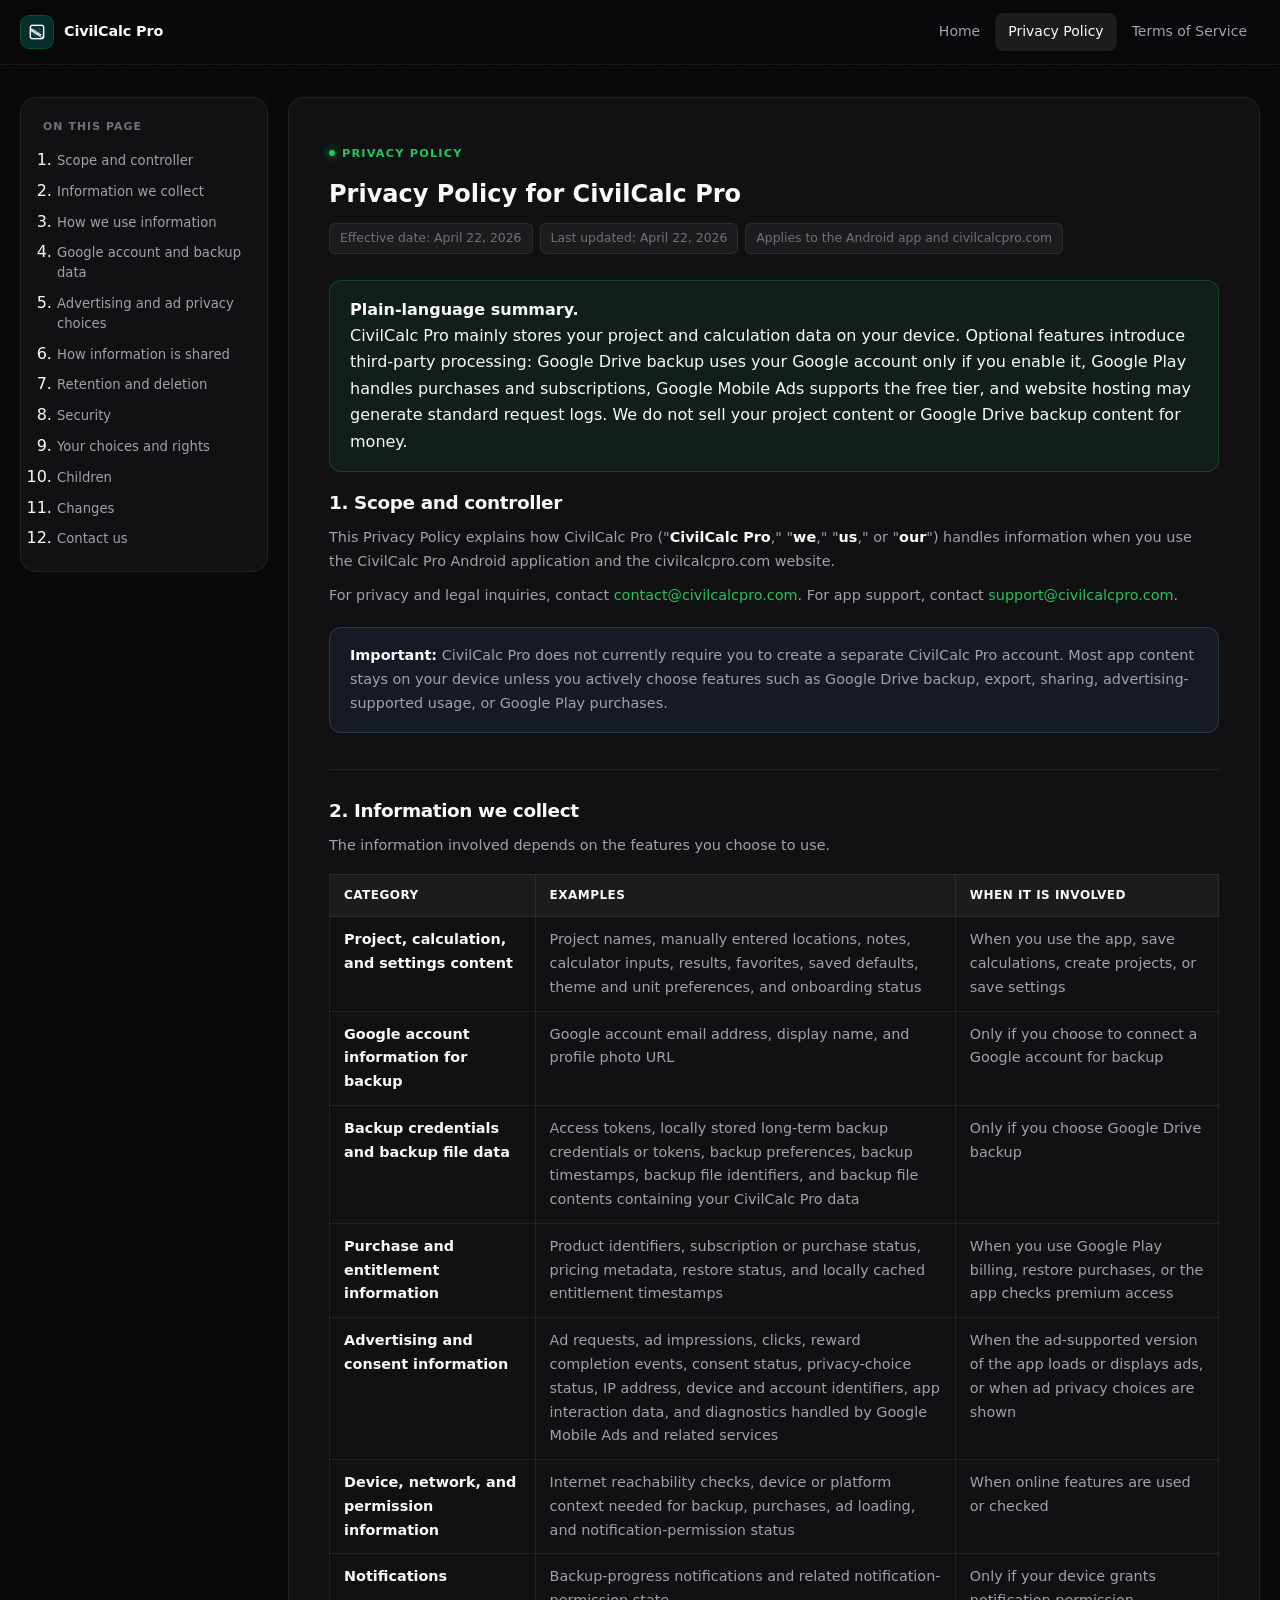
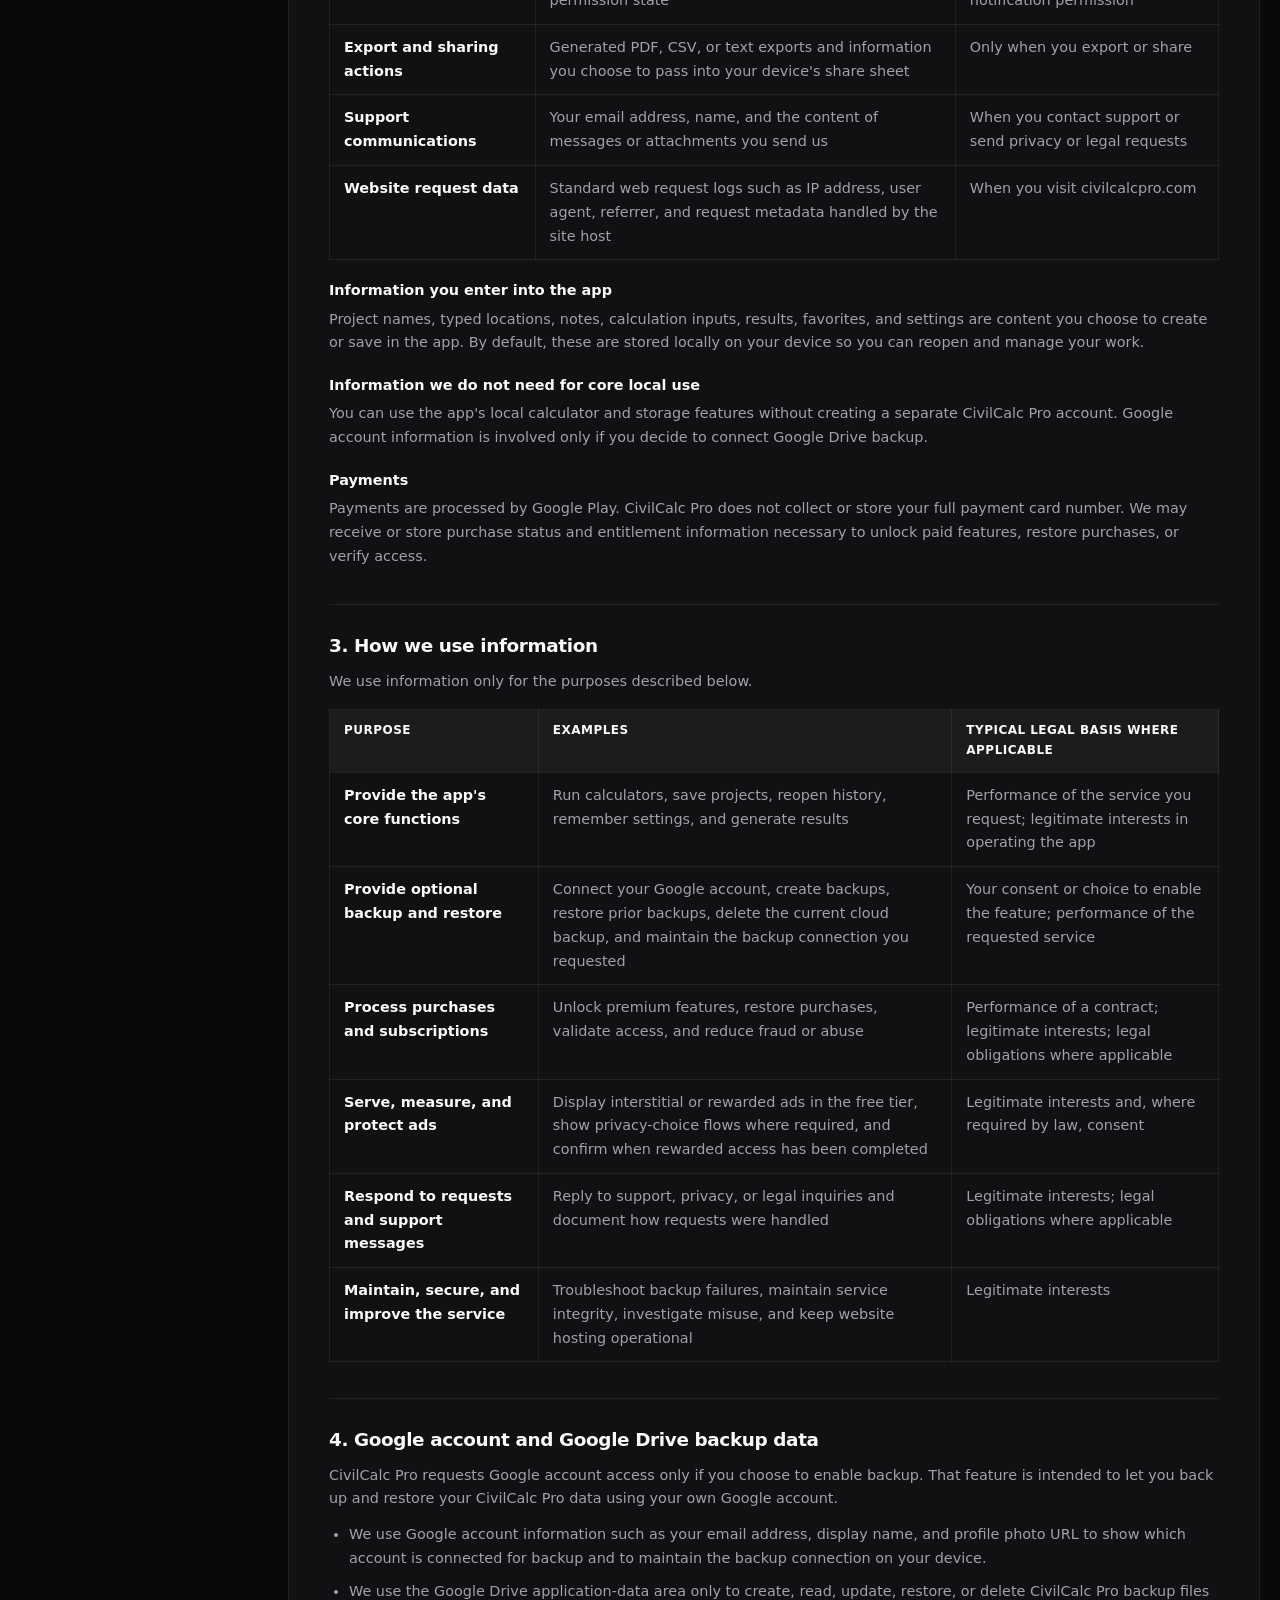
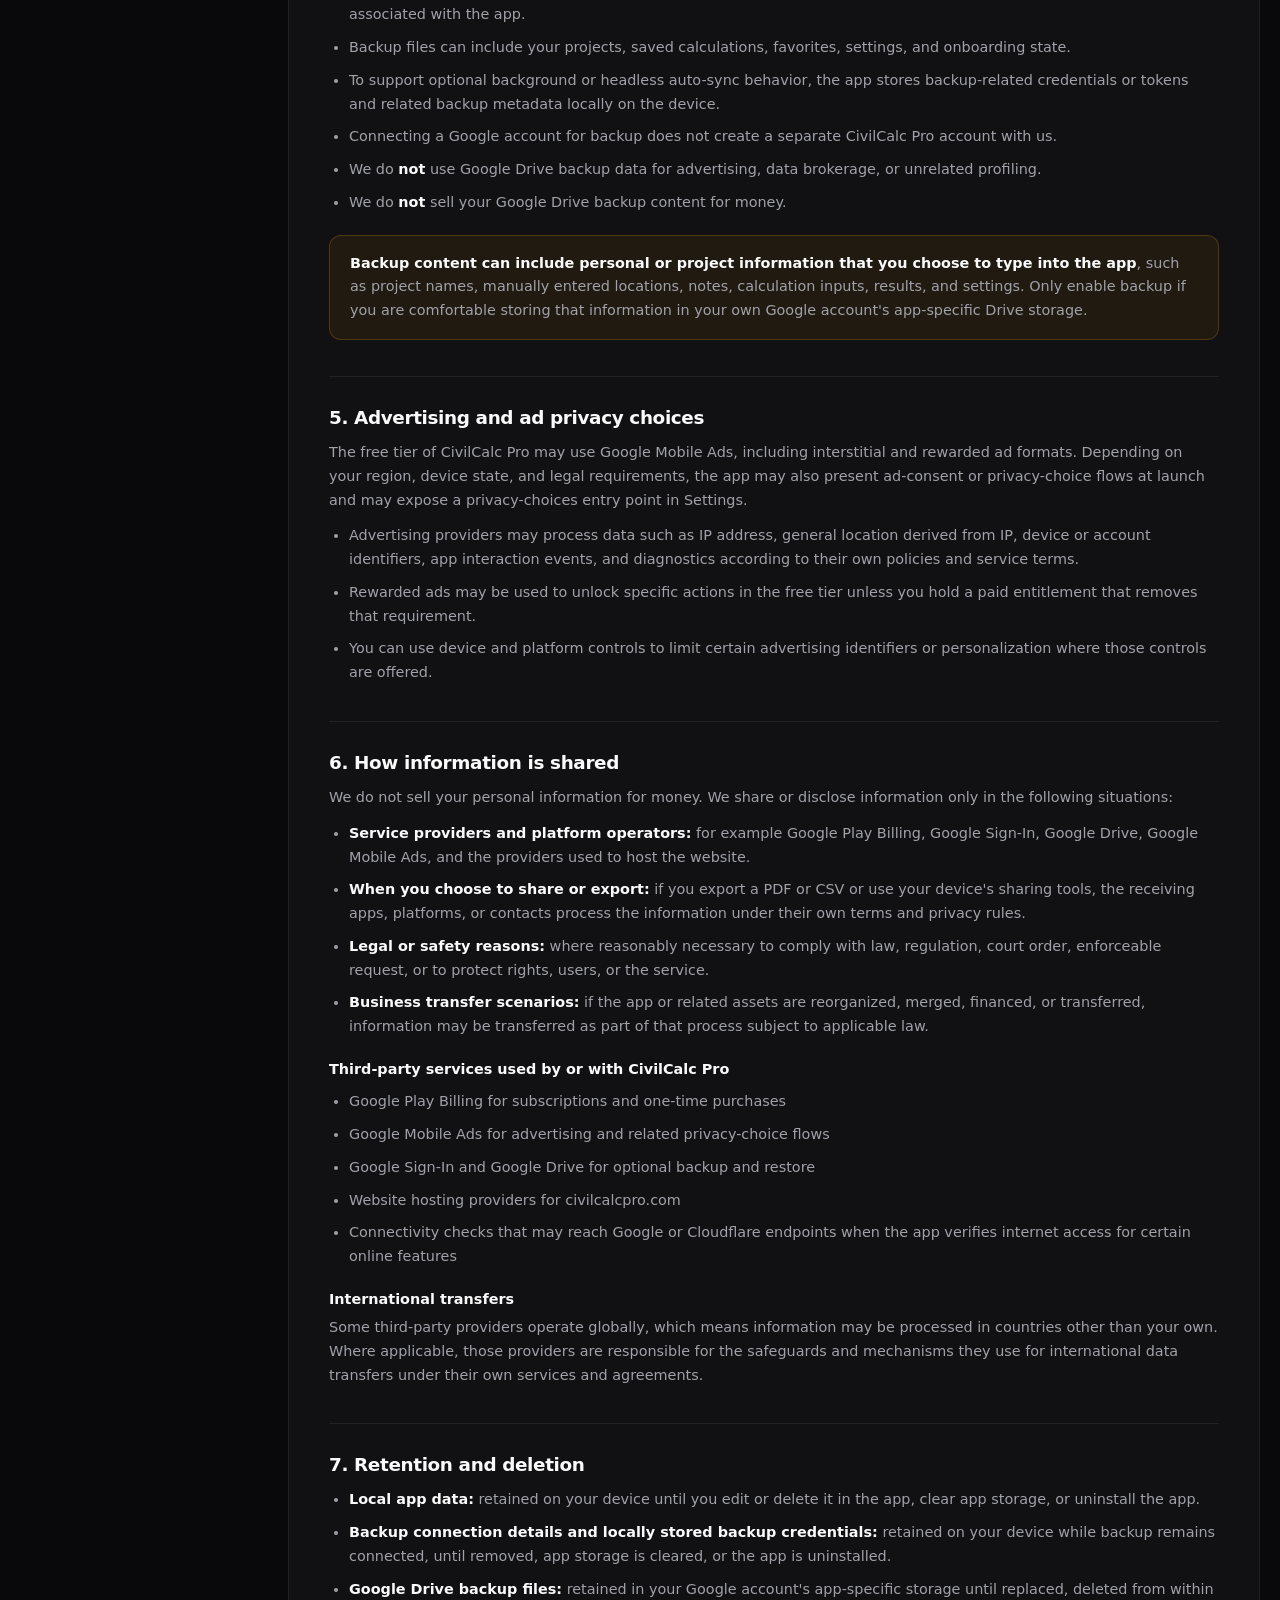
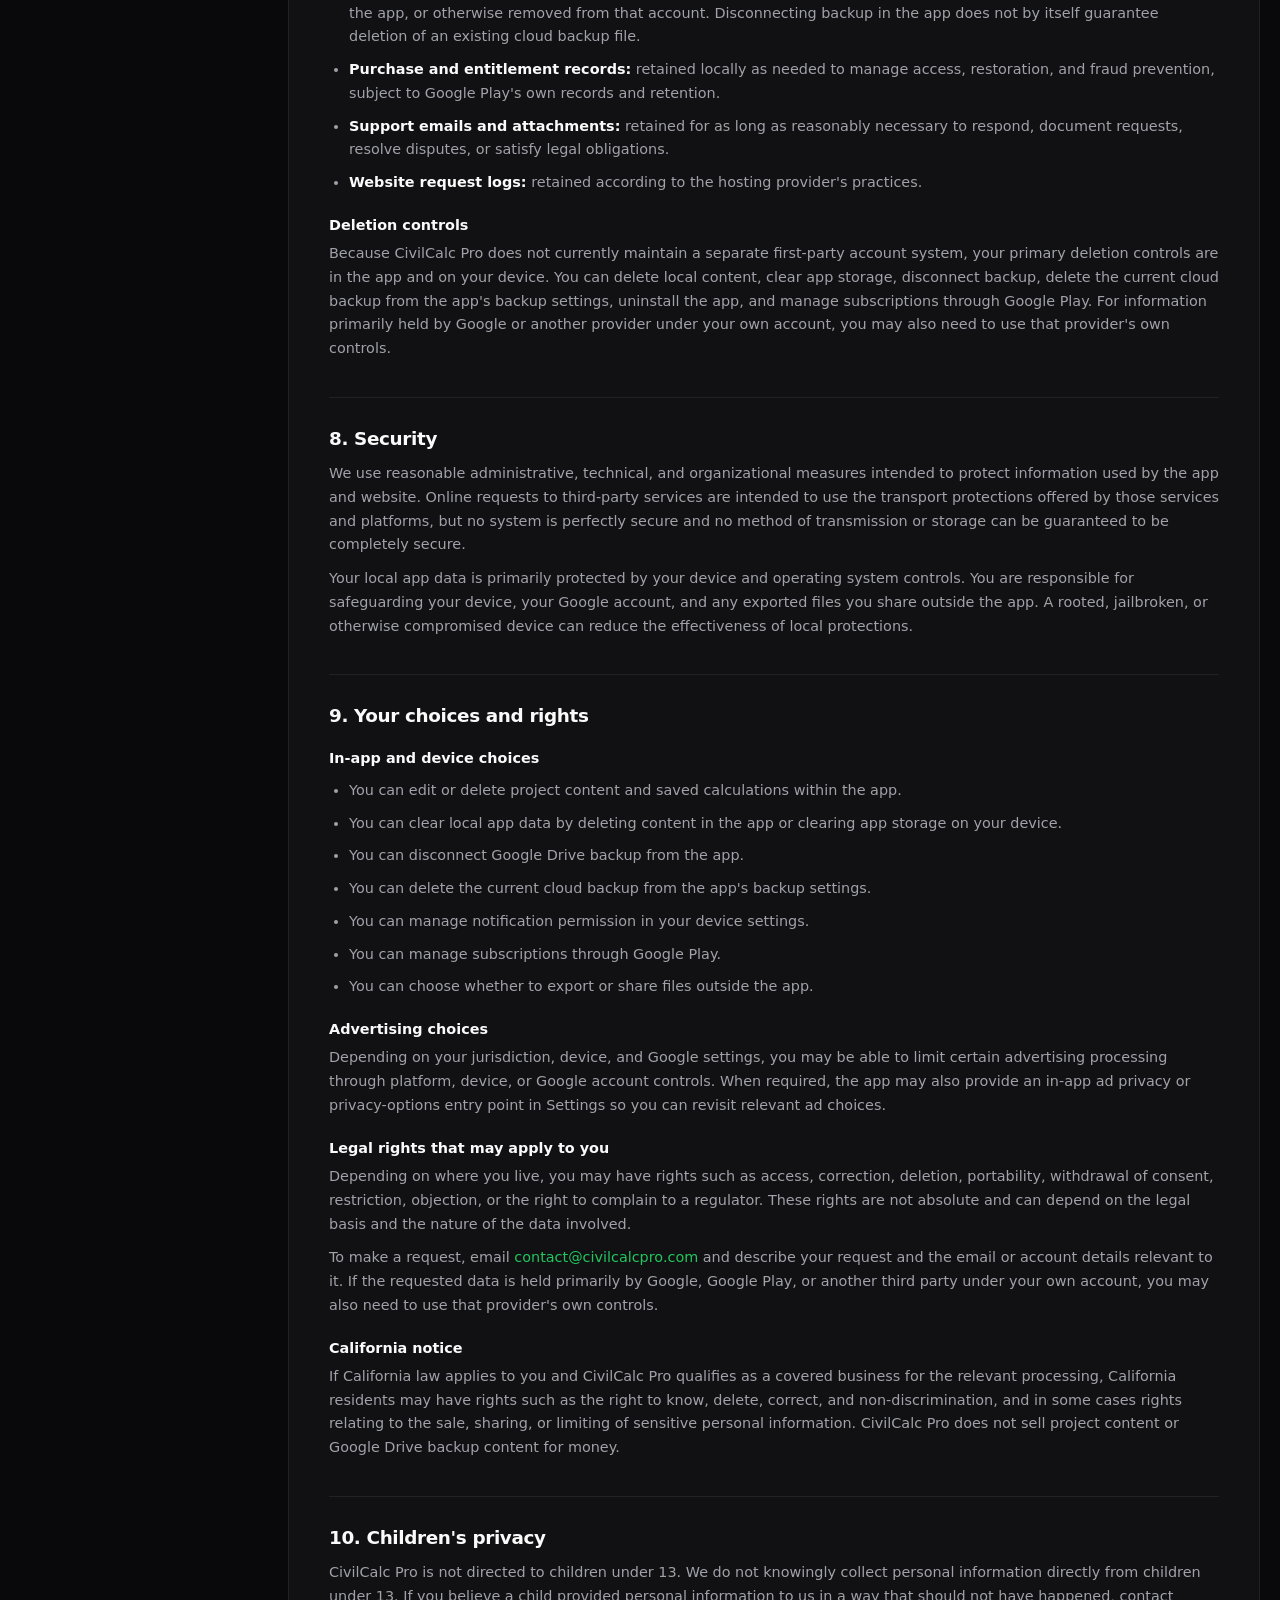
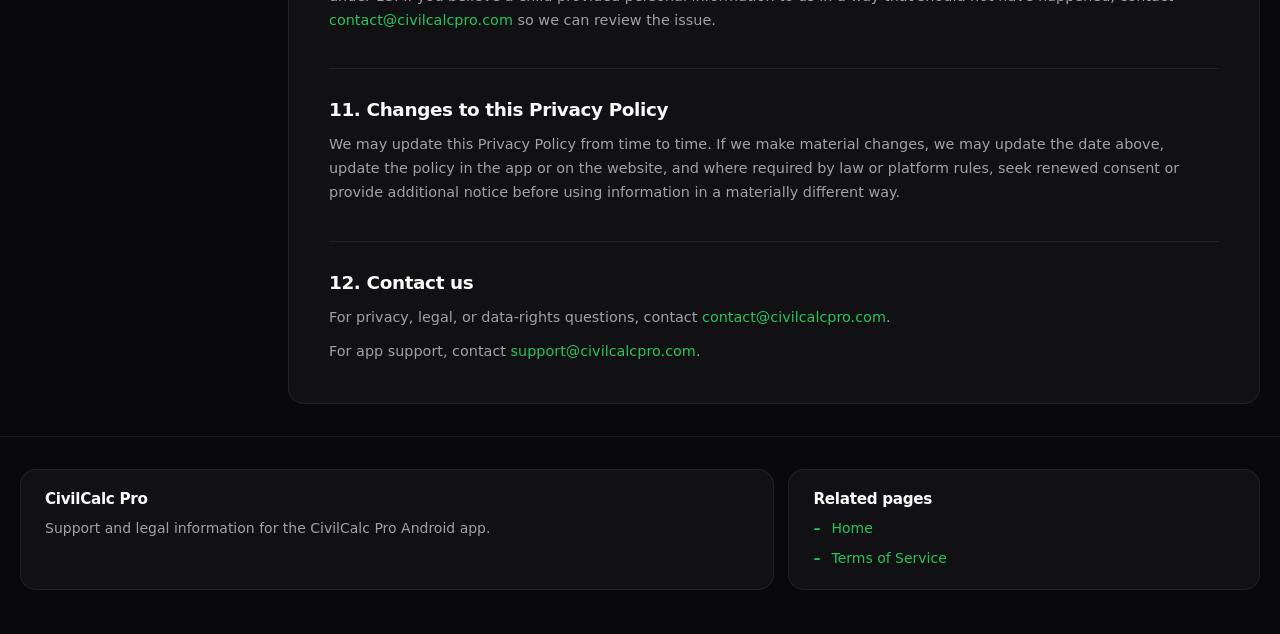
==== commit eddc1cef: "Add favicon and apple-touch-icon links to 404, index, privacy, and terms pages" ====
--- a/privacy/index.html
+++ b/privacy/index.html
@@ -7,6 +7,8 @@
   <meta name="description" content="Privacy Policy for CivilCalc Pro.">
   <meta name="robots" content="index,follow">
   <meta name="theme-color" content="#09090b">
+  <link rel="icon" type="image/png" href="/public/images/civil-calc-pro-logo-rounded.png">
+  <link rel="apple-touch-icon" href="/public/images/civil-calc-pro-logo-rounded.png">
   <link rel="canonical" href="https://civilcalcpro.com/privacy/">
   <link rel="stylesheet" href="/assets/styles.css">
 </head>
--- a/assets/styles.css
+++ b/assets/styles.css
@@ -27,7 +27,7 @@
   --info-bg:     rgba(96, 165, 250, 0.07);
   --info-bord:   rgba(96, 165, 250, 0.22);
 
-  --max:   1100px;
+  --max:   1500px;
   --r-s:   8px;
   --r:     12px;
   --r-l:   16px;
@@ -178,7 +178,7 @@
 /* ============================================================
    HERO
    ============================================================ */
-.hero { padding: 72px 0 56px; }
+.hero { padding: 32px 0 16px; }
 .hero-grid {
   display: grid;
   grid-template-columns: 1.15fr 0.85fr;
@@ -344,7 +344,7 @@
 /* ============================================================
    SECTIONS
    ============================================================ */
-.section { padding: 16px 0 0; }
+.section { padding: 16px 0 ; }
 .section-title {
   font-size: 1.1rem;
   font-weight: 700;
@@ -454,7 +454,7 @@
   display: grid;
   grid-template-columns: 248px minmax(0, 1fr);
   gap: 20px;
-  padding: 48px 0 64px;
+  padding: 32px 0 32px;
 }
 .policy-layout > article { min-width: 0; }
 .toc {
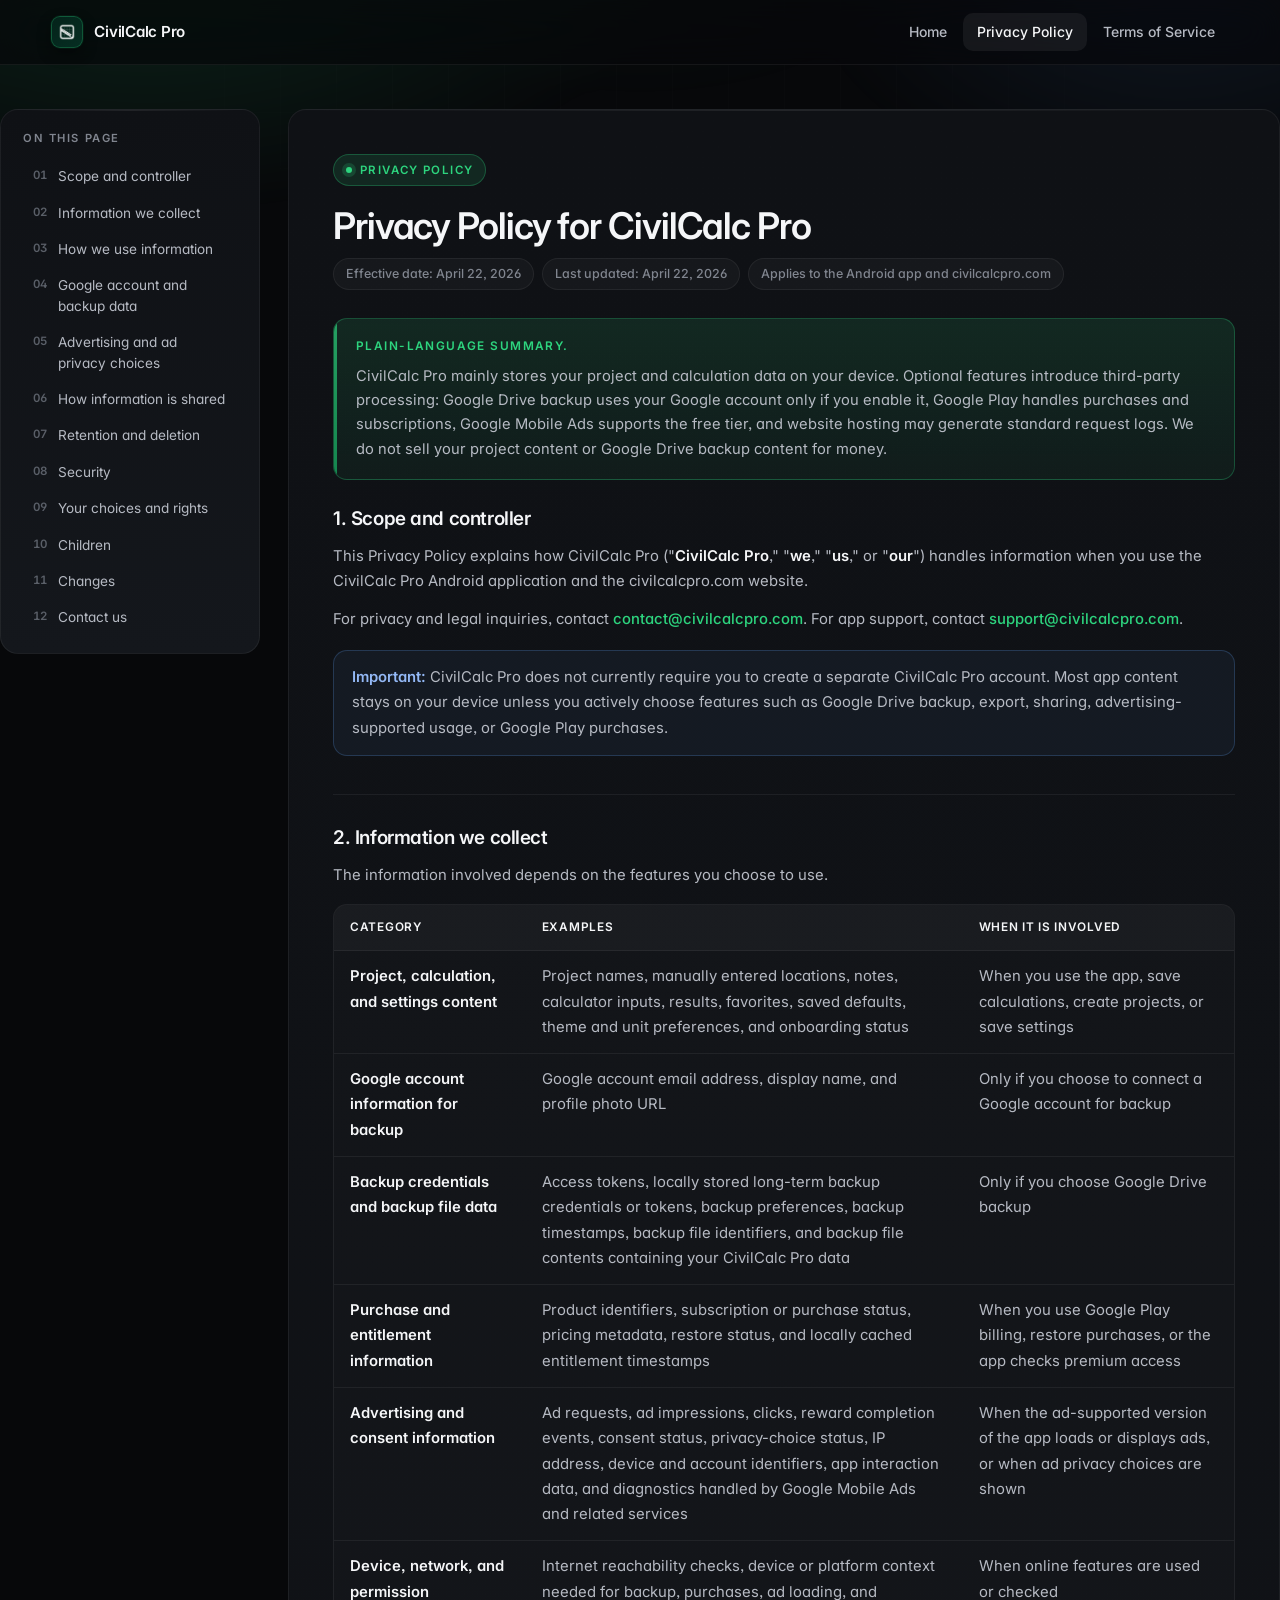
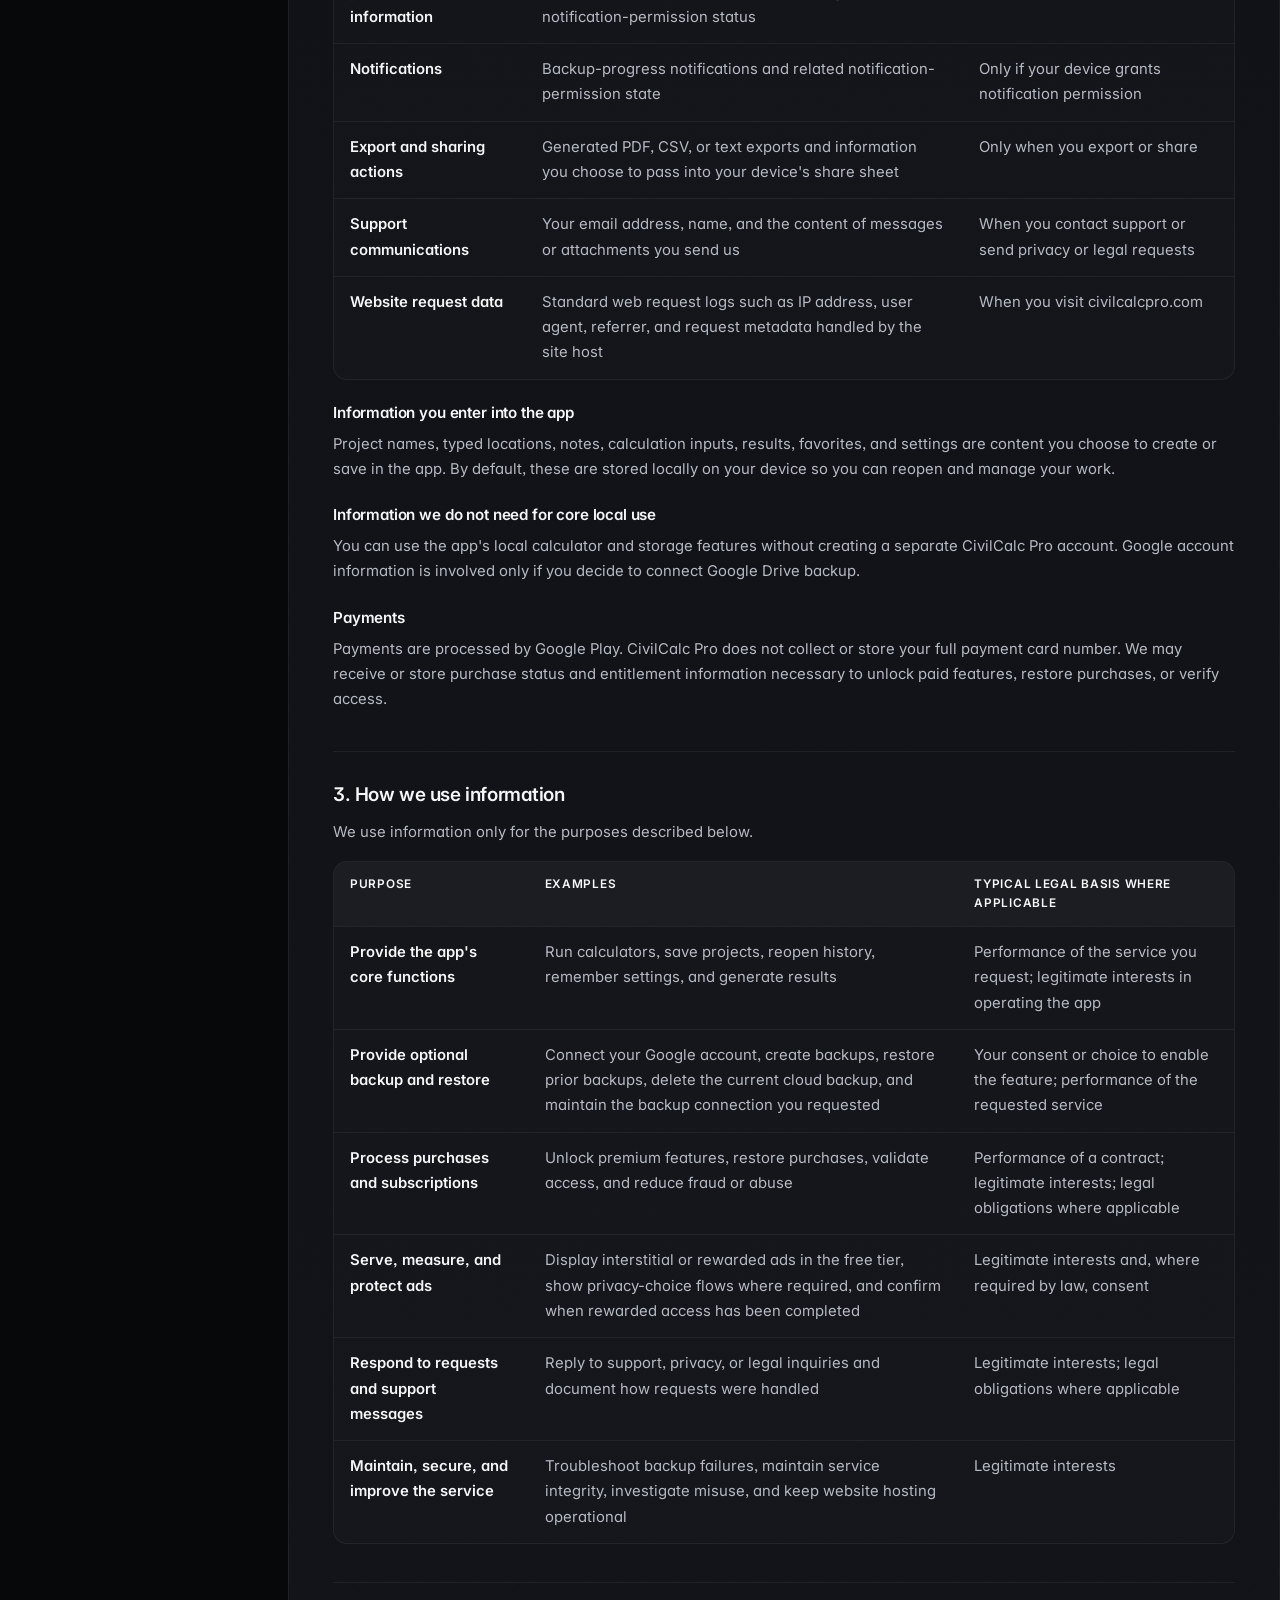
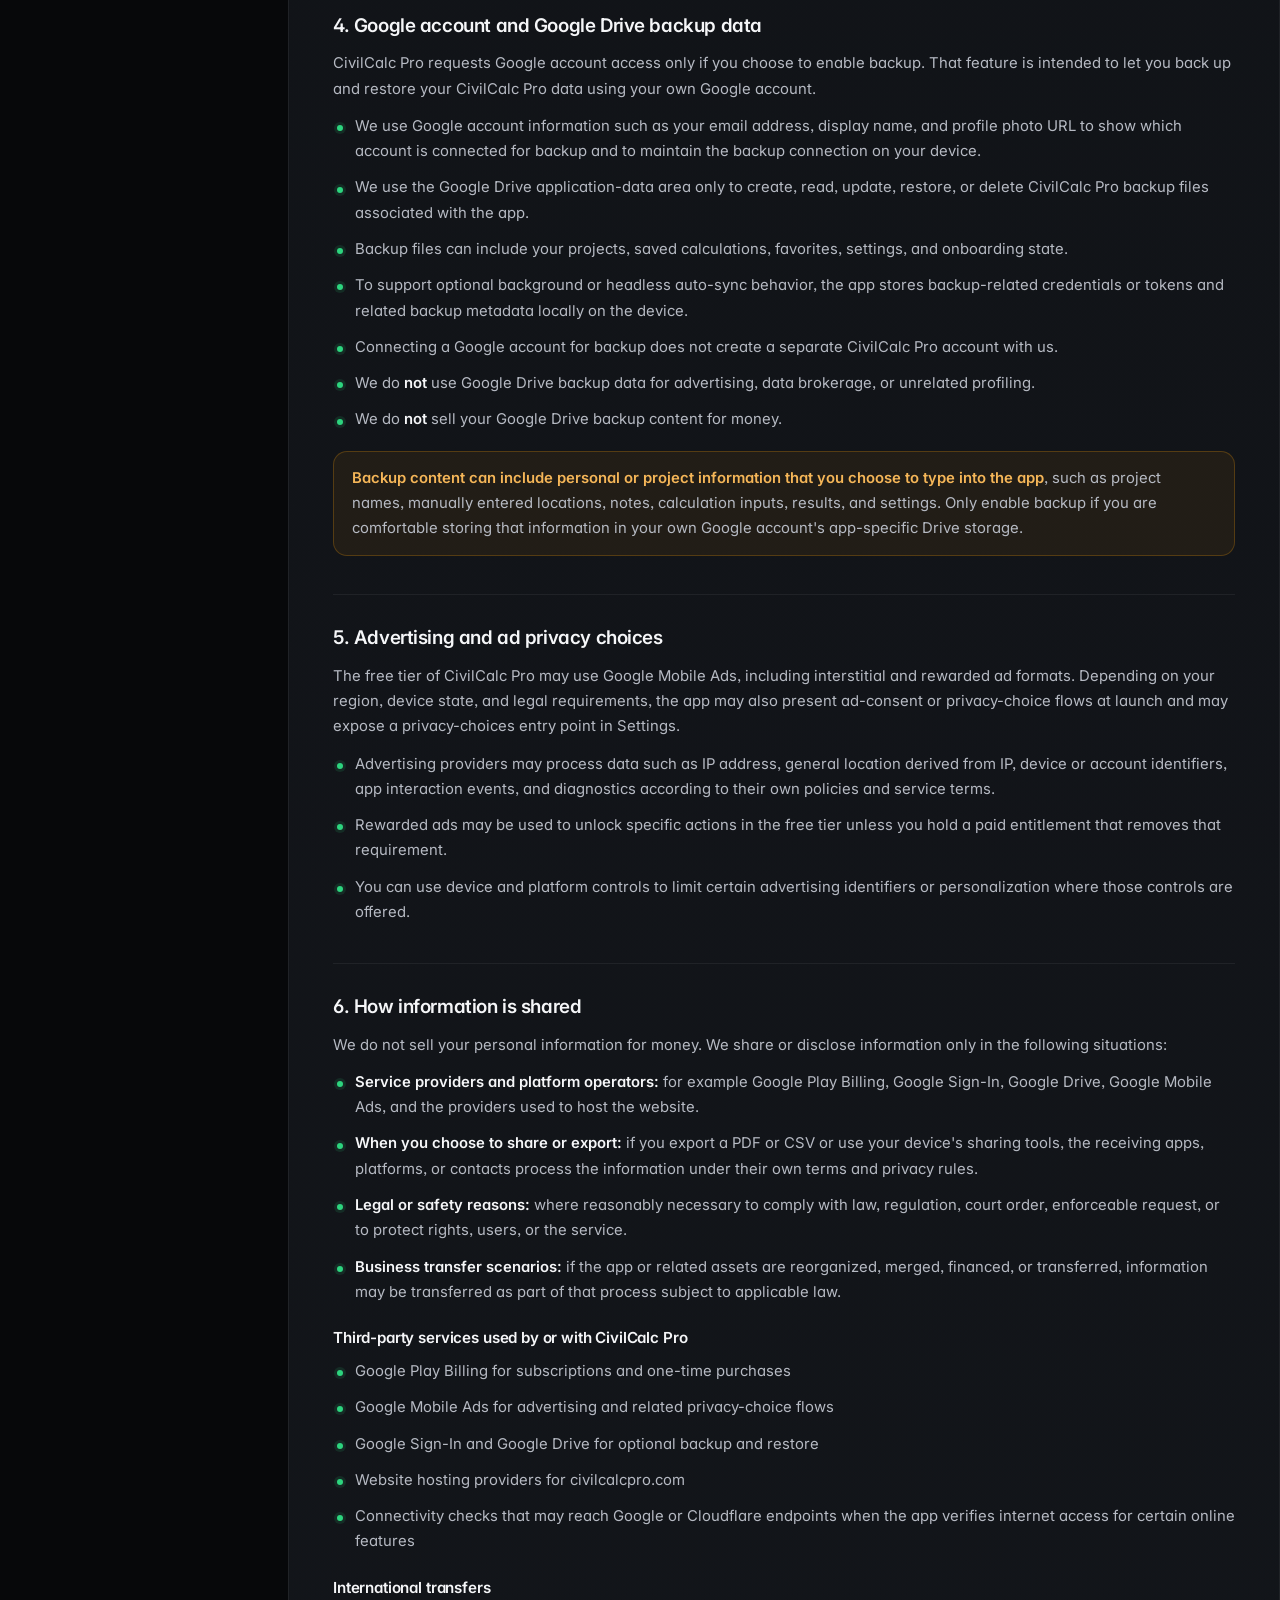
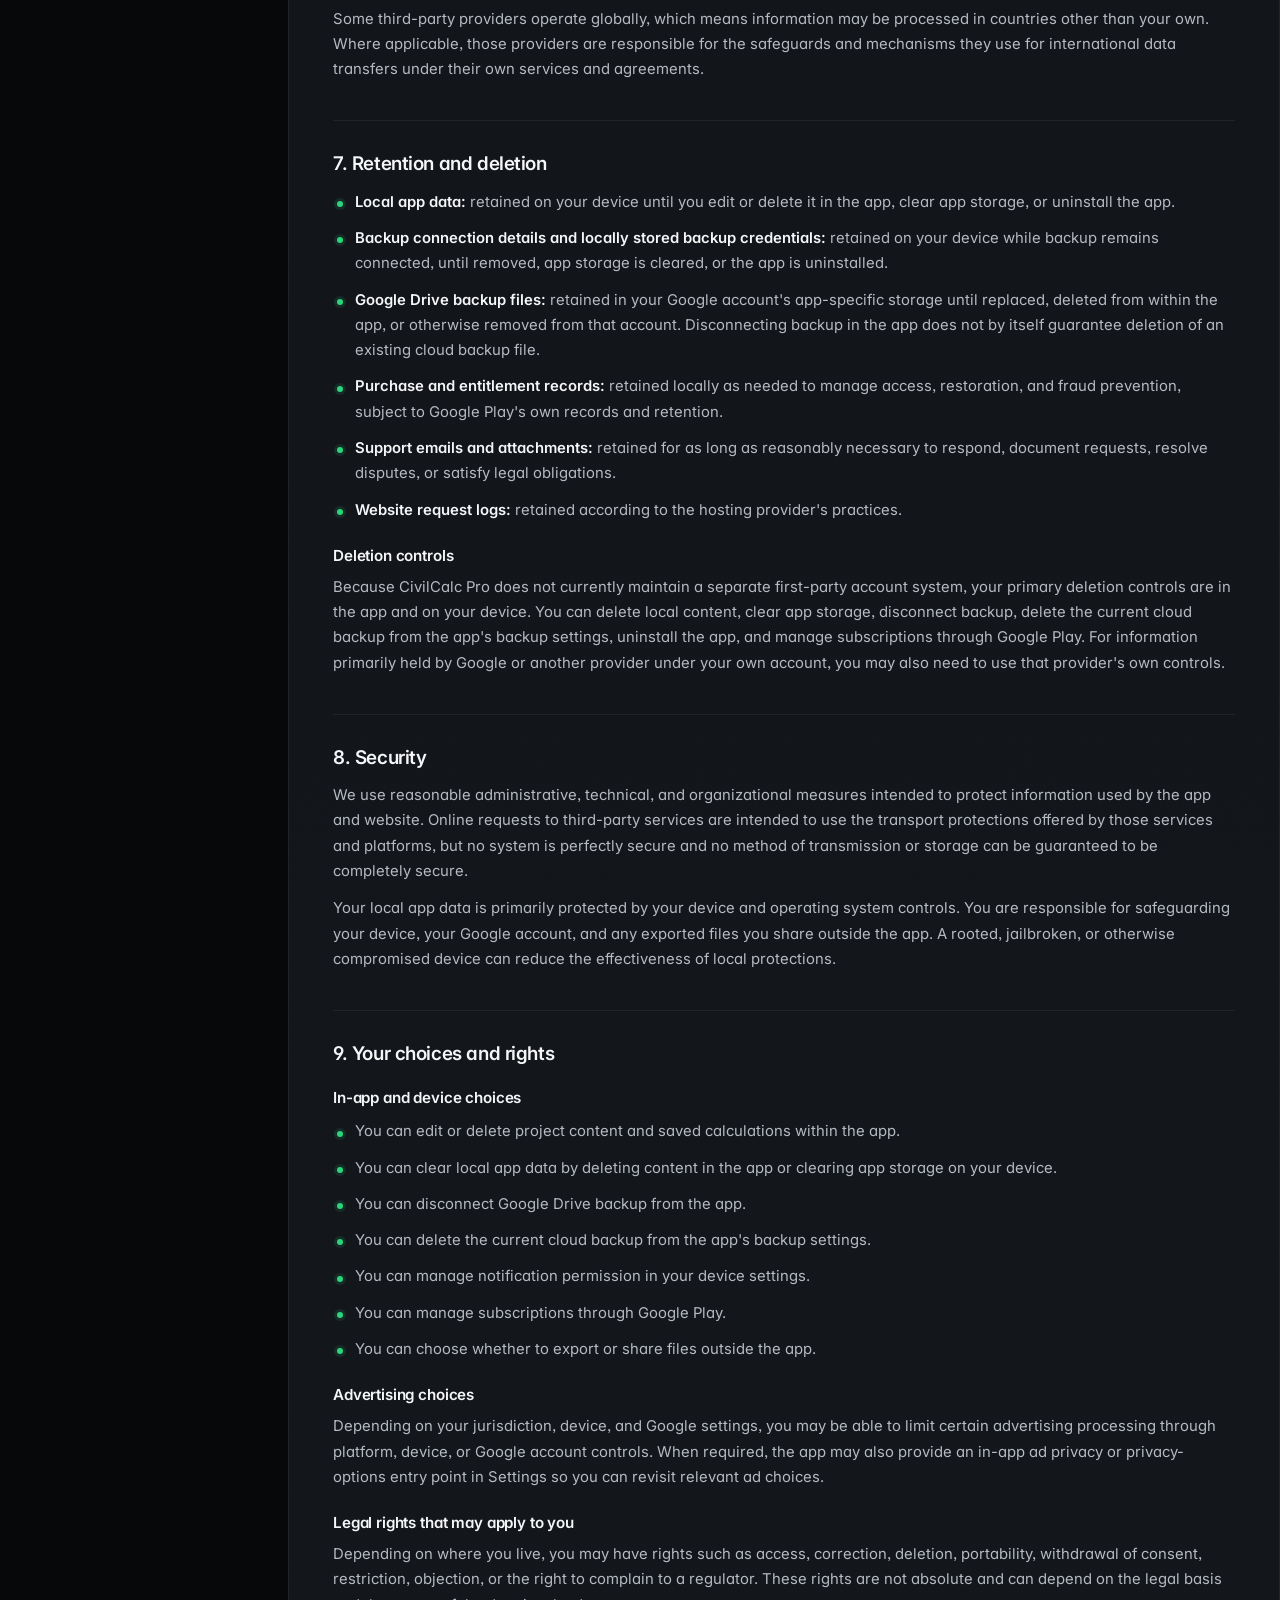
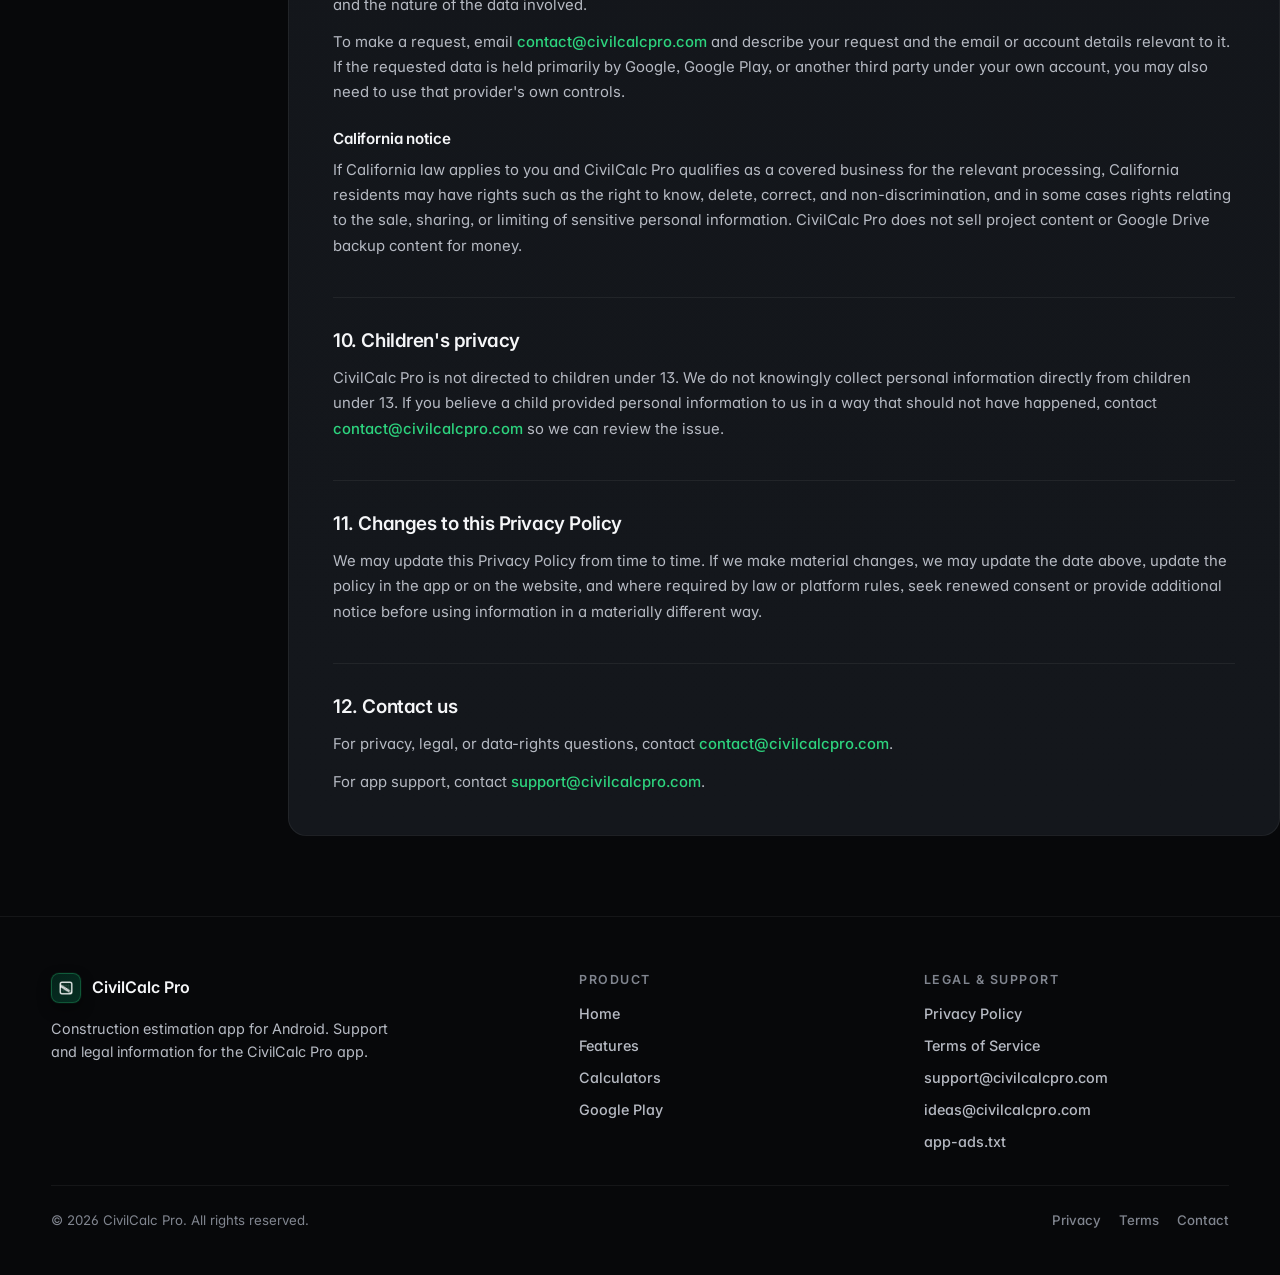
==== commit be46e214: "Lee: New UI" ====
--- a/privacy/index.html
+++ b/privacy/index.html
@@ -6,10 +6,33 @@
   <title>Privacy Policy - CivilCalc Pro</title>
   <meta name="description" content="Privacy Policy for CivilCalc Pro.">
   <meta name="robots" content="index,follow">
-  <meta name="theme-color" content="#09090b">
-  <link rel="icon" type="image/png" href="/public/images/civil-calc-pro-logo-rounded.png">
-  <link rel="apple-touch-icon" href="/public/images/civil-calc-pro-logo-rounded.png">
+  <meta name="theme-color" content="#07080a">
+  <meta name="application-name" content="CivilCalc Pro">
+  <meta name="apple-mobile-web-app-title" content="CivilCalc Pro">
+  <link rel="icon" href="/favicon.ico" sizes="any">
+  <link rel="shortcut icon" href="/favicon.ico">
+  <link rel="icon" type="image/png" sizes="48x48" href="/favicon-48x48.png">
+  <link rel="icon" type="image/png" sizes="32x32" href="/favicon-32x32.png">
+  <link rel="icon" type="image/png" sizes="16x16" href="/favicon-16x16.png">
+  <link rel="apple-touch-icon" sizes="180x180" href="/apple-touch-icon.png">
+  <link rel="manifest" href="/site.webmanifest">
   <link rel="canonical" href="https://civilcalcpro.com/privacy/">
+  <meta property="og:site_name" content="CivilCalc Pro">
+  <meta property="og:type" content="website">
+  <meta property="og:title" content="Privacy Policy - CivilCalc Pro">
+  <meta property="og:description" content="Privacy Policy for CivilCalc Pro.">
+  <meta property="og:url" content="https://civilcalcpro.com/privacy/">
+  <meta property="og:image" content="https://civilcalcpro.com/logo-512.png">
+  <meta property="og:image:width" content="512">
+  <meta property="og:image:height" content="512">
+  <meta property="og:image:alt" content="CivilCalc Pro logo">
+  <meta name="twitter:card" content="summary">
+  <meta name="twitter:title" content="Privacy Policy - CivilCalc Pro">
+  <meta name="twitter:description" content="Privacy Policy for CivilCalc Pro.">
+  <meta name="twitter:image" content="https://civilcalcpro.com/logo-512.png">
+  <link rel="preconnect" href="https://fonts.googleapis.com">
+  <link rel="preconnect" href="https://fonts.gstatic.com" crossorigin>
+  <link rel="stylesheet" href="https://fonts.googleapis.com/css2?family=Inter:wght@400;500;600;700&display=swap">
   <link rel="stylesheet" href="/assets/styles.css">
 </head>
 <body>
@@ -309,19 +332,53 @@
   </main>
 
   <footer class="site-footer">
-    <div class="container footer-grid">
-      <section class="footer-card card">
-        <h2 class="section-title">CivilCalc Pro</h2>
-        <p class="muted">Support and legal information for the CivilCalc Pro Android app.</p>
-      </section>
-      <section class="footer-card card">
-        <h2 class="section-title">Related pages</h2>
-        <ul class="list-tight">
-          <li><a href="/">Home</a></li>
-          <li><a href="/terms/">Terms of Service</a></li>
-        </ul>
-      </section>
+    <div class="container">
+      <div class="footer-grid">
+        <div class="footer-card">
+          <div class="footer-brand">
+            <span class="brand-mark"><img src="/public/images/adaptive-icon.png" alt="CivilCalc Pro logo"></span>
+            <span>CivilCalc Pro</span>
+          </div>
+          <p>Construction estimation app for Android. Support and legal information for the CivilCalc Pro app.</p>
+        </div>
+
+        <div class="footer-card">
+          <h2 class="section-title">Product</h2>
+          <ul class="list-tight">
+            <li><a href="/">Home</a></li>
+            <li><a href="/#features">Features</a></li>
+            <li><a href="/#calculators">Calculators</a></li>
+            <li><a href="https://play.google.com/store/apps/details?id=com.leestudios.civilcalcpro" rel="noopener noreferrer">Google Play</a></li>
+          </ul>
+        </div>
+
+        <div class="footer-card">
+          <h2 class="section-title">Legal &amp; support</h2>
+          <ul class="list-tight">
+            <li><a href="/privacy/">Privacy Policy</a></li>
+            <li><a href="/terms/">Terms of Service</a></li>
+            <li><a href="mailto:support@civilcalcpro.com">support@civilcalcpro.com</a></li>
+            <li><a href="mailto:ideas@civilcalcpro.com?subject=CivilCalc%20Pro%20-%20Feature%20request">ideas@civilcalcpro.com</a></li>
+            <li><a href="/app-ads.txt">app-ads.txt</a></li>
+          </ul>
+        </div>
+      </div>
+
+      <div class="footer-bottom">
+        <p>&copy; <span id="year">2026</span> CivilCalc Pro. All rights reserved.</p>
+        <div class="meta-links">
+          <a href="/privacy/">Privacy</a>
+          <a href="/terms/">Terms</a>
+          <a href="mailto:contact@civilcalcpro.com">Contact</a>
+        </div>
+      </div>
     </div>
   </footer>
+  <script>
+    (function () {
+      var el = document.getElementById('year');
+      if (el) el.textContent = new Date().getFullYear();
+    })();
+  </script>
 </body>
 </html>
--- a/assets/styles.css
+++ b/assets/styles.css
@@ -1,80 +1,154 @@
-/* ============================================================
-   CivilCalc Pro — Professional Minimal Dark UI
-   ============================================================ */
-
-/* ---- Custom properties ---- */
+/* =============================================================
+   CivilCalc Pro — Marketing & Legal site stylesheet
+   Dark, professional, content-led. Class names are stable so
+   privacy/ and terms/ HTML files do not need to change.
+   ============================================================= */
+
+/* ---------- Tokens ---------- */
 :root {
-  --bg:          #09090b;
-  --surface:     #111113;
-  --surface-2:   #1c1c1f;
-  --surface-3:   #27272a;
-  --border:      rgba(255, 255, 255, 0.07);
-  --border-mid:  rgba(255, 255, 255, 0.11);
-  --border-hi:   rgba(255, 255, 255, 0.18);
-
-  --text:        #fafafa;
-  --text-2:      #a1a1aa;
-  --text-3:      #71717a;
-
-  --accent:      #22c55e;
-  --accent-h:    #16a34a;
-  --accent-dim:  rgba(34, 197, 94, 0.08);
-  --accent-bord: rgba(34, 197, 94, 0.22);
-  --accent-ink:  #052e16;
-
-  --warn-bg:     rgba(245, 158, 11, 0.07);
-  --warn-bord:   rgba(245, 158, 11, 0.22);
-  --info-bg:     rgba(96, 165, 250, 0.07);
-  --info-bord:   rgba(96, 165, 250, 0.22);
-
-  --max:   1500px;
-  --r-s:   8px;
-  --r:     12px;
-  --r-l:   16px;
-  --ease:  cubic-bezier(0.16, 1, 0.3, 1);
-  --t:     200ms;
-}
-
-/* ---- Reset ---- */
-*, *::before, *::after { box-sizing: border-box; margin: 0; padding: 0; }
+  /* Surfaces */
+  --bg:           #07080a;
+  --bg-soft:      #0b0d10;
+  --surface:      #0f1115;
+  --surface-2:    #14171c;
+  --surface-3:    #1c2027;
+  --surface-4:    #232831;
+
+  --border:       rgba(255, 255, 255, 0.06);
+  --border-mid:   rgba(255, 255, 255, 0.10);
+  --border-hi:    rgba(255, 255, 255, 0.18);
+
+  /* Text */
+  --text:         #f5f6f8;
+  --text-2:       #b6bac3;
+  --text-3:       #80858f;
+  --text-4:       #5a5f68;
+
+  /* Brand: emerald (matches app icon background) */
+  --accent:       #2dd47e;
+  --accent-2:     #16b364;
+  --accent-h:     #14a35a;
+  --accent-soft:  rgba(45, 212, 126, 0.12);
+  --accent-soft-2:rgba(45, 212, 126, 0.06);
+  --accent-bord:  rgba(45, 212, 126, 0.28);
+  --accent-glow:  rgba(45, 212, 126, 0.35);
+  --accent-ink:   #04231a;
+
+  /* Semantic */
+  --warn-bg:      rgba(245, 158, 11, 0.07);
+  --warn-bord:    rgba(245, 158, 11, 0.24);
+  --warn-text:    #f5b658;
+  --info-bg:      rgba(96, 165, 250, 0.06);
+  --info-bord:    rgba(96, 165, 250, 0.22);
+  --info-text:    #93b8f5;
+
+  /* Layout */
+  --max:          none;
+  --gutter:       clamp(20px, 4vw, 56px);
+  --r-xs:         6px;
+  --r-s:          10px;
+  --r:            14px;
+  --r-l:          18px;
+  --r-xl:         22px;
+
+  /* Motion */
+  --ease:         cubic-bezier(0.16, 1, 0.3, 1);
+  --t-fast:       140ms;
+  --t:            220ms;
+  --t-slow:       420ms;
+
+  /* Type */
+  --font-sans:    'Inter', ui-sans-serif, system-ui, -apple-system, BlinkMacSystemFont, 'Segoe UI', Roboto, sans-serif;
+  --font-mono:    ui-monospace, SFMono-Regular, Menlo, Consolas, 'Liberation Mono', monospace;
+  --font-display: 'Inter', ui-sans-serif, system-ui, sans-serif;
+}
+
+/* ---------- Reset ---------- */
+*,
+*::before,
+*::after { box-sizing: border-box; margin: 0; padding: 0; }
 html { scroll-behavior: smooth; -webkit-text-size-adjust: 100%; }
 body {
-  font-family: ui-sans-serif, system-ui, -apple-system, BlinkMacSystemFont, 'Segoe UI', sans-serif;
+  font-family: var(--font-sans);
+  font-feature-settings: 'cv11', 'ss01', 'ss03';
   background-color: var(--bg);
   color: var(--text);
-  line-height: 1.65;
+  line-height: 1.6;
   min-height: 100vh;
   -webkit-font-smoothing: antialiased;
   -moz-osx-font-smoothing: grayscale;
-}
-
-/* Subtle dot grid texture */
-body::before {
+  text-rendering: optimizeLegibility;
+  overflow-x: hidden;
+}
+
+img, svg { max-width: 100%; display: block; }
+p { margin: 0; }
+h1, h2, h3, h4, h5 {
+  margin: 0;
+  font-weight: 600;
+  letter-spacing: -0.022em;
+  color: var(--text);
+  line-height: 1.18;
+}
+strong { color: var(--text); font-weight: 600; }
+ul, ol { list-style: none; }
+button { font-family: inherit; }
+
+a {
+  color: var(--accent);
+  text-decoration: none;
+  transition: color var(--t) var(--ease);
+}
+a:hover { color: var(--accent-2); }
+a:focus-visible {
+  outline: 2px solid var(--accent);
+  outline-offset: 3px;
+  border-radius: 4px;
+}
+
+::selection { background: var(--accent-soft); color: var(--text); }
+
+/* ---------- Ambient background ---------- */
+body::before,
+body::after {
   content: '';
   position: fixed;
-  inset: 0;
-  background-image: radial-gradient(rgba(255, 255, 255, 0.035) 1px, transparent 1px);
-  background-size: 28px 28px;
   pointer-events: none;
   z-index: 0;
 }
-
-a { color: var(--accent); text-decoration: none; transition: color var(--t); }
-a:hover { color: var(--accent-h); text-decoration: underline; }
-img { max-width: 100%; display: block; }
-p { margin: 0; }
-h1, h2, h3, h4 { margin: 0; line-height: 1.2; font-weight: 700; color: var(--text); }
-strong { color: var(--text); }
-
-/* ---- Layout ---- */
+/* Soft aurora at the top */
+body::before {
+  inset: -10% -10% auto -10%;
+  height: 720px;
+  background:
+    radial-gradient(60% 70% at 18% 0%, rgba(45, 212, 126, 0.16) 0%, transparent 60%),
+    radial-gradient(45% 60% at 85% 8%, rgba(96, 165, 250, 0.10) 0%, transparent 55%),
+    radial-gradient(40% 60% at 50% -10%, rgba(45, 212, 126, 0.08) 0%, transparent 60%);
+  filter: blur(8px);
+}
+/* Faint grid texture */
+body::after {
+  inset: 0;
+  background-image:
+    linear-gradient(to right, rgba(255, 255, 255, 0.025) 1px, transparent 1px),
+    linear-gradient(to bottom, rgba(255, 255, 255, 0.025) 1px, transparent 1px);
+  background-size: 56px 56px;
+  mask-image: radial-gradient(ellipse 80% 60% at 50% 0%, #000 30%, transparent 70%);
+  -webkit-mask-image: radial-gradient(ellipse 80% 60% at 50% 0%, #000 30%, transparent 70%);
+  opacity: 0.55;
+}
+
+/* ---------- Container ---------- */
 .container {
-  width: min(calc(100% - 40px), var(--max));
+  width: 100%;
+  padding-left: var(--gutter);
+  padding-right: var(--gutter);
   margin: 0 auto;
   position: relative;
   z-index: 1;
 }
 
-/* ---- Skip link ---- */
+/* ---------- Skip link ---------- */
 .skip-link {
   position: absolute;
   left: 16px;
@@ -88,18 +162,18 @@
   font-size: 0.875rem;
   transition: top var(--t) var(--ease);
 }
-.skip-link:focus { top: 16px; }
-
-/* ============================================================
-   HEADER / NAV
-   ============================================================ */
+.skip-link:focus { top: 16px; color: var(--bg); }
+
+/* =============================================================
+   HEADER
+   ============================================================= */
 .site-header {
   position: sticky;
   top: 0;
   z-index: 50;
-  background: rgba(9, 9, 11, 0.85);
-  backdrop-filter: blur(24px) saturate(180%);
-  -webkit-backdrop-filter: blur(24px) saturate(180%);
+  background: rgba(7, 8, 10, 0.72);
+  backdrop-filter: blur(18px) saturate(160%);
+  -webkit-backdrop-filter: blur(18px) saturate(160%);
   border-bottom: 1px solid var(--border);
 }
 .nav {
@@ -111,31 +185,30 @@
 }
 .brand {
   display: inline-flex;
-  gap: 10px;
-  align-items: center;
-  color: var(--text);
-  text-decoration: none;
-  font-weight: 600;
-  font-size: 0.9rem;
-  letter-spacing: -0.01em;
+  gap: 11px;
+  align-items: center;
+  color: var(--text);
+  font-weight: 600;
+  font-size: 0.95rem;
+  letter-spacing: -0.015em;
   flex-shrink: 0;
   transition: opacity var(--t);
 }
-.brand:hover { opacity: 0.75; text-decoration: none; color: var(--text); }
+.brand:hover { opacity: 0.78; color: var(--text); }
 .brand-mark {
-  width: 34px;
-  height: 34px;
+  width: 32px;
+  height: 32px;
   border-radius: 9px;
-  background: #062e2a;
+  background: linear-gradient(140deg, #04231a, #062e22);
   overflow: hidden;
   flex-shrink: 0;
   border: 1px solid var(--accent-bord);
-}
-.brand-mark img {
-  width: 100%;
-  height: 100%;
-  object-fit: contain;
-}
+  box-shadow: 0 0 0 1px rgba(45, 212, 126, 0.06), 0 6px 14px rgba(0, 0, 0, 0.4);
+  display: grid;
+  place-items: center;
+}
+.brand-mark img { width: 100%; height: 100%; object-fit: contain; }
+
 .nav-links {
   display: flex;
   flex-wrap: wrap;
@@ -144,8 +217,7 @@
 }
 .nav-links a {
   color: var(--text-2);
-  text-decoration: none;
-  padding: 7px 13px;
+  padding: 8px 14px;
   border-radius: var(--r-s);
   font-size: 0.875rem;
   font-weight: 500;
@@ -154,54 +226,149 @@
 .nav-links a:hover,
 .nav-links a:focus-visible {
   color: var(--text);
-  background: var(--surface-2);
+  background: rgba(255, 255, 255, 0.04);
   outline: none;
-  text-decoration: none;
 }
 .nav-links a.active {
   color: var(--text);
-  background: var(--surface-2);
-}
-
-/* ============================================================
-   KEYFRAME ANIMATIONS
-   ============================================================ */
+  background: rgba(255, 255, 255, 0.06);
+}
+
+/* =============================================================
+   ANIMATIONS
+   ============================================================= */
 @keyframes fade-up {
-  from { opacity: 0; transform: translateY(18px); }
+  from { opacity: 0; transform: translateY(14px); }
   to   { opacity: 1; transform: translateY(0); }
 }
 @keyframes fade-in {
   from { opacity: 0; }
   to   { opacity: 1; }
 }
-
-/* ============================================================
-   HERO
-   ============================================================ */
-.hero { padding: 32px 0 16px; }
-.hero-grid {
-  display: grid;
-  grid-template-columns: 1.15fr 0.85fr;
-  gap: 16px;
-  align-items: start;
-}
-.hero-card {
-  background: var(--surface);
-  border: 1px solid var(--border);
-  border-radius: var(--r-l);
-  padding: 40px;
-  animation: fade-up 0.55s var(--ease) both;
-}
+@keyframes shine {
+  0%   { background-position: -180% 0; }
+  100% { background-position: 220% 0; }
+}
+@media (prefers-reduced-motion: reduce) {
+  * { animation: none !important; transition: none !important; }
+  html { scroll-behavior: auto; }
+}
+
+/* =============================================================
+   BUTTONS
+   ============================================================= */
+.button,
+.button-secondary,
+.button-ghost {
+  display: inline-flex;
+  align-items: center;
+  justify-content: center;
+  gap: 9px;
+  padding: 10px 20px;
+  min-height: 44px;
+  border-radius: 10px;
+  font-weight: 600;
+  font-size: 0.9rem;
+  letter-spacing: -0.005em;
+  border: 1px solid transparent;
+  cursor: pointer;
+  white-space: nowrap;
+  transition:
+    background var(--t) var(--ease),
+    border-color var(--t) var(--ease),
+    color var(--t) var(--ease),
+    transform var(--t) var(--ease),
+    box-shadow var(--t) var(--ease);
+}
+.button {
+  background: linear-gradient(180deg, var(--accent) 0%, var(--accent-2) 100%);
+  color: var(--accent-ink);
+  border-color: var(--accent-2);
+  box-shadow:
+    0 1px 0 rgba(255, 255, 255, 0.18) inset,
+    0 0 0 1px rgba(45, 212, 126, 0.18),
+    0 8px 22px -8px var(--accent-glow);
+}
+.button:hover,
+.button:focus-visible {
+  color: var(--accent-ink);
+  transform: translateY(-1px);
+  box-shadow:
+    0 1px 0 rgba(255, 255, 255, 0.25) inset,
+    0 0 0 1px rgba(45, 212, 126, 0.28),
+    0 12px 30px -10px var(--accent-glow);
+  outline: none;
+}
+.button-secondary {
+  background: rgba(255, 255, 255, 0.04);
+  color: var(--text);
+  border-color: var(--border-mid);
+}
+.button-secondary:hover,
+.button-secondary:focus-visible {
+  background: rgba(255, 255, 255, 0.07);
+  border-color: var(--border-hi);
+  color: var(--text);
+  transform: translateY(-1px);
+  outline: none;
+}
+.button-ghost {
+  background: transparent;
+  color: var(--text-2);
+  border-color: transparent;
+  padding: 8px 14px;
+  min-height: 38px;
+}
+.button-ghost:hover { color: var(--text); background: rgba(255, 255, 255, 0.04); }
+
+.button .ico,
+.button-secondary .ico,
+.button-ghost .ico {
+  width: 16px; height: 16px; flex-shrink: 0;
+}
+
+/* Dedicated Google Play badge */
+.play-badge {
+  display: inline-flex;
+  align-items: center;
+  gap: 12px;
+  padding: 10px 20px 10px 16px;
+  min-height: 52px;
+  border-radius: 12px;
+  background: #0b0c0e;
+  border: 1px solid var(--border-hi);
+  color: var(--text);
+  text-decoration: none;
+  transition: transform var(--t) var(--ease), border-color var(--t), background var(--t);
+}
+.play-badge:hover {
+  transform: translateY(-1px);
+  border-color: rgba(255, 255, 255, 0.32);
+  background: #111316;
+  color: var(--text);
+}
+.play-badge svg { width: 26px; height: 26px; flex-shrink: 0; }
+.play-badge .pb-text { display: flex; flex-direction: column; line-height: 1.05; text-align: left; }
+.play-badge .pb-small { font-size: 0.66rem; color: var(--text-3); letter-spacing: 0.08em; text-transform: uppercase; }
+.play-badge .pb-big { font-size: 1.05rem; font-weight: 600; letter-spacing: -0.01em; margin-top: 2px; }
+
+/* =============================================================
+   ICONS / PILLS / EYEBROW
+   ============================================================= */
 .eyebrow {
   display: inline-flex;
   align-items: center;
-  gap: 7px;
-  font-size: 0.71rem;
-  font-weight: 700;
-  letter-spacing: 0.1em;
+  gap: 8px;
+  font-size: 0.72rem;
+  font-weight: 600;
+  letter-spacing: 0.12em;
   text-transform: uppercase;
   color: var(--accent);
-  margin-bottom: 18px;
+  background: var(--accent-soft);
+  border: 1px solid var(--accent-bord);
+  padding: 6px 12px;
+  border-radius: 999px;
+  margin-bottom: 22px;
 }
 .eyebrow::before {
   content: '';
@@ -209,185 +376,508 @@
   height: 6px;
   border-radius: 50%;
   background: var(--accent);
+  box-shadow: 0 0 0 4px rgba(45, 212, 126, 0.18);
   flex-shrink: 0;
-  box-shadow: 0 0 8px var(--accent);
+}
+
+.kicker {
+  font-size: 0.7rem;
+  font-weight: 600;
+  letter-spacing: 0.14em;
+  text-transform: uppercase;
+  color: var(--accent);
+  margin-bottom: 10px;
+  display: inline-block;
+}
+
+.icon-tile {
+  width: 42px;
+  height: 42px;
+  border-radius: 11px;
+  background: var(--accent-soft);
+  border: 1px solid var(--accent-bord);
+  color: var(--accent);
+  display: grid;
+  place-items: center;
+  flex-shrink: 0;
+  margin-bottom: 18px;
+  transition: transform var(--t) var(--ease), background var(--t);
+}
+.icon-tile svg { width: 20px; height: 20px; stroke-width: 1.7; }
+.card:hover .icon-tile,
+.feature-card:hover .icon-tile { transform: translateY(-2px) scale(1.04); }
+
+.icon-tile.alt {
+  background: rgba(96, 165, 250, 0.10);
+  border-color: rgba(96, 165, 250, 0.28);
+  color: #93b8f5;
+}
+.icon-tile.warn {
+  background: rgba(245, 158, 11, 0.10);
+  border-color: rgba(245, 158, 11, 0.28);
+  color: #f5b658;
+}
+
+/* =============================================================
+   HERO
+   ============================================================= */
+.hero {
+  padding: 72px 0 56px;
+  position: relative;
+}
+.hero-grid {
+  display: grid;
+  grid-template-columns: minmax(0, 1.05fr) minmax(0, 0.95fr);
+  gap: 48px;
+  align-items: center;
+}
+.hero-card {
+  animation: fade-up 0.6s var(--ease) both;
 }
 .hero h1 {
-  font-size: clamp(1.75rem, 3.2vw, 2.6rem);
-  line-height: 1.15;
-  letter-spacing: -0.03em;
-  margin-bottom: 16px;
+  font-size: clamp(2.1rem, 4.6vw, 3.5rem);
+  line-height: 1.06;
+  letter-spacing: -0.035em;
+  font-weight: 600;
+  margin-bottom: 22px;
+  color: var(--text);
+}
+.hero h1 .hl {
+  background: linear-gradient(120deg, #ffffff 0%, #d2d6df 60%, #93b8f5 100%);
+  -webkit-background-clip: text;
+  background-clip: text;
+  color: transparent;
+}
+.hero h1 .accent {
+  background: linear-gradient(120deg, var(--accent) 0%, #6ee7a4 100%);
+  -webkit-background-clip: text;
+  background-clip: text;
+  color: transparent;
 }
 .hero p.lead {
   color: var(--text-2);
-  font-size: 1rem;
-  line-height: 1.7;
-  margin-bottom: 28px;
+  font-size: 1.08rem;
+  line-height: 1.65;
+  margin-bottom: 32px;
+  max-width: 56ch;
 }
 .hero-actions {
   display: flex;
   flex-wrap: wrap;
-  gap: 10px;
-  margin-bottom: 20px;
+  gap: 12px;
+  margin-bottom: 28px;
+  align-items: center;
 }
 .hero-note {
   color: var(--text-3);
-  font-size: 0.82rem;
-  margin-bottom: 22px;
-  line-height: 1.55;
-}
+  font-size: 0.85rem;
+  margin-bottom: 26px;
+  line-height: 1.6;
+  display: flex;
+  align-items: flex-start;
+  gap: 8px;
+}
+.hero-note .dot {
+  width: 6px; height: 6px; border-radius: 50%;
+  background: var(--accent);
+  margin-top: 7px;
+  box-shadow: 0 0 8px var(--accent-glow);
+  flex-shrink: 0;
+}
+
 .badge-row {
-  display: flex;
-  flex-wrap: wrap;
-  gap: 7px;
+  display: grid;
+  grid-template-columns: repeat(auto-fit, minmax(160px, 1fr));
+  gap: 8px;
 }
 .badge {
   display: inline-flex;
   align-items: center;
-  gap: 6px;
-  padding: 4px 10px;
-  border-radius: 6px;
-  background: var(--surface-2);
+  justify-content: flex-start;
+  gap: 8px;
+  padding: 8px 14px;
+  min-height: 36px;
+  border-radius: 999px;
+  background: rgba(255, 255, 255, 0.03);
   border: 1px solid var(--border-mid);
-  color: var(--text-3);
-  font-size: 0.775rem;
+  color: var(--text-2);
+  font-size: 0.8rem;
   font-weight: 500;
-}
+  line-height: 1.2;
+  white-space: nowrap;
+  transition: border-color var(--t), color var(--t), background var(--t);
+}
+.badge:hover { border-color: var(--border-hi); color: var(--text); }
 .badge::before {
   content: '';
-  width: 5px;
-  height: 5px;
+  width: 6px;
+  height: 6px;
   border-radius: 50%;
   background: var(--accent);
   flex-shrink: 0;
-}
-.hero-side { display: grid; gap: 12px; }
-.hero-side .info-card:nth-child(1) { animation: fade-up 0.55s var(--ease) 0.09s both; }
-.hero-side .info-card:nth-child(2) { animation: fade-up 0.55s var(--ease) 0.17s both; }
-
-/* ============================================================
-   CARDS
-   ============================================================ */
+  box-shadow: 0 0 6px var(--accent-glow);
+}
+
+/* Hero visual: real app screenshot slideshow */
+.hero-visual {
+  position: relative;
+  width: 100%;
+  max-width: 380px;
+  margin: 0 auto;
+  animation: fade-up 0.6s var(--ease) 0.1s both;
+}
+.hero-visual::before {
+  content: '';
+  position: absolute;
+  inset: 4% 4% 8% 4%;
+  background: radial-gradient(ellipse at center, var(--accent-soft) 0%, transparent 65%);
+  filter: blur(48px);
+  z-index: 0;
+  pointer-events: none;
+}
+
+.app-shots {
+  position: relative;
+  width: 100%;
+  aspect-ratio: 1100 / 2275;
+  z-index: 1;
+  filter: drop-shadow(0 30px 60px rgba(0, 0, 0, 0.55))
+          drop-shadow(0 14px 24px rgba(45, 212, 126, 0.18));
+}
+.app-shots .shot {
+  position: absolute;
+  inset: 0;
+  opacity: 0;
+  transform: scale(0.985);
+  transition:
+    opacity 700ms var(--ease),
+    transform 700ms var(--ease);
+  pointer-events: none;
+}
+.app-shots .shot img {
+  width: 100%;
+  height: 100%;
+  object-fit: contain;
+  user-select: none;
+  -webkit-user-drag: none;
+}
+.app-shots .shot.is-active {
+  opacity: 1;
+  transform: scale(1);
+  pointer-events: auto;
+}
+
+.shot-dots {
+  position: absolute;
+  left: 50%;
+  bottom: -36px;
+  transform: translateX(-50%);
+  display: flex;
+  gap: 9px;
+  z-index: 4;
+}
+.shot-dots button {
+  width: 9px;
+  height: 9px;
+  border-radius: 50%;
+  background: rgba(255, 255, 255, 0.18);
+  border: 0;
+  padding: 0;
+  cursor: pointer;
+  transition: background var(--t), transform var(--t), width var(--t);
+}
+.shot-dots button:hover { background: rgba(255, 255, 255, 0.4); }
+.shot-dots button.is-active {
+  background: var(--accent);
+  width: 24px;
+  border-radius: 999px;
+  box-shadow: 0 0 0 4px var(--accent-soft);
+}
+.shot-dots button:focus-visible {
+  outline: 2px solid var(--accent);
+  outline-offset: 3px;
+}
+
+/* =============================================================
+   STATS / TRUST STRIP
+   ============================================================= */
+.stats {
+  margin-top: 12px;
+  padding: 22px 28px;
+  background: linear-gradient(180deg, var(--surface) 0%, var(--surface-2) 100%);
+  border: 1px solid var(--border);
+  border-radius: var(--r-l);
+  display: grid;
+  grid-template-columns: repeat(4, minmax(0, 1fr));
+  gap: 24px;
+  position: relative;
+  overflow: hidden;
+  animation: fade-up 0.55s var(--ease) 0.15s both;
+}
+.stats::before {
+  content: '';
+  position: absolute;
+  inset: 0;
+  background: radial-gradient(ellipse 60% 90% at 50% 0%, rgba(45, 212, 126, 0.08) 0%, transparent 70%);
+  pointer-events: none;
+}
+.stat { position: relative; }
+.stat-num {
+  font-size: clamp(1.5rem, 2.2vw, 1.85rem);
+  font-weight: 600;
+  color: var(--text);
+  letter-spacing: -0.025em;
+  font-variant-numeric: tabular-nums;
+  display: inline-flex;
+  align-items: baseline;
+  gap: 4px;
+  line-height: 1.05;
+}
+.stat-num .plus { color: var(--accent); }
+.stat-num .unit {
+  color: var(--text);
+  font-size: inherit;
+  font-weight: 600;
+  letter-spacing: inherit;
+}
+.stat-label {
+  font-size: 0.78rem;
+  color: var(--text-3);
+  margin-top: 4px;
+  font-weight: 500;
+  letter-spacing: 0.01em;
+}
+.stat + .stat::before {
+  content: '';
+  position: absolute;
+  left: -12px; top: 6px; bottom: 6px;
+  width: 1px;
+  background: var(--border);
+}
+
+/* =============================================================
+   SECTIONS
+   ============================================================= */
+.section { padding: 56px 0; position: relative; }
+.section-head {
+  max-width: 720px;
+  margin: 0 auto 36px;
+  text-align: center;
+}
+.section-head h2 {
+  font-size: clamp(1.55rem, 2.6vw, 2.2rem);
+  letter-spacing: -0.03em;
+  margin-bottom: 14px;
+  font-weight: 600;
+}
+.section-head p {
+  color: var(--text-2);
+  font-size: 1rem;
+  line-height: 1.65;
+}
+.section-title {
+  font-size: 1.05rem;
+  font-weight: 600;
+  letter-spacing: -0.018em;
+  margin-bottom: 8px;
+  color: var(--text);
+}
+.section-intro {
+  color: var(--text-2);
+  font-size: 0.92rem;
+  line-height: 1.6;
+  margin-bottom: 16px;
+}
+
+/* =============================================================
+   GENERIC CARDS
+   ============================================================= */
 .card,
 .info-card,
 .policy-card,
-.callout {
-  background: var(--surface);
+.callout,
+.feature-card,
+.cat-card {
+  background: linear-gradient(180deg, var(--surface) 0%, var(--surface-2) 100%);
   border: 1px solid var(--border);
   border-radius: var(--r-l);
+  position: relative;
+  overflow: hidden;
 }
 .card,
-.info-card {
+.info-card,
+.feature-card,
+.cat-card {
   padding: 26px;
-  transition: border-color var(--t) var(--ease), transform var(--t) var(--ease), box-shadow var(--t) var(--ease);
+  transition:
+    border-color var(--t) var(--ease),
+    transform var(--t) var(--ease),
+    box-shadow var(--t) var(--ease);
 }
 .card:hover,
-.info-card:hover {
+.info-card:hover,
+.feature-card:hover,
+.cat-card:hover {
   border-color: var(--border-mid);
   transform: translateY(-2px);
-  box-shadow: 0 8px 28px rgba(0, 0, 0, 0.35);
-}
-.policy-card { padding: 40px; }
-.callout { padding: 30px; }
-
-/* ============================================================
-   BUTTONS
-   ============================================================ */
-.button,
-.button-secondary {
-  display: inline-flex;
-  align-items: center;
-  justify-content: center;
-  gap: 8px;
-  padding: 9px 20px;
-  min-height: 42px;
-  border-radius: var(--r-s);
-  font-weight: 600;
-  font-size: 0.875rem;
-  text-decoration: none;
-  border: 1px solid transparent;
-  cursor: pointer;
-  white-space: nowrap;
-  transition: background var(--t), border-color var(--t), color var(--t),
-              transform var(--t) var(--ease), box-shadow var(--t) var(--ease);
-}
-.button {
-  background: var(--accent);
-  color: var(--accent-ink);
-  border-color: var(--accent);
-}
-.button:hover,
-.button:focus-visible {
-  background: var(--accent-h);
-  border-color: var(--accent-h);
-  color: var(--accent-ink);
-  transform: translateY(-1px);
-  box-shadow: 0 4px 18px rgba(34, 197, 94, 0.28);
-  text-decoration: none;
-  outline: none;
-}
-.button-secondary {
-  background: var(--surface-2);
-  color: var(--text);
-  border-color: var(--border-mid);
-}
-.button-secondary:hover,
-.button-secondary:focus-visible {
-  background: var(--surface-3);
-  border-color: var(--border-hi);
-  color: var(--text);
-  transform: translateY(-1px);
-  text-decoration: none;
-  outline: none;
-}
-
-/* ============================================================
-   SECTIONS
-   ============================================================ */
-.section { padding: 16px 0 ; }
-.section-title {
-  font-size: 1.1rem;
-  font-weight: 700;
-  letter-spacing: -0.02em;
-  margin-bottom: 8px;
-}
-.section-intro {
-  color: var(--text-2);
-  font-size: 0.875rem;
-  line-height: 1.65;
-  margin-bottom: 16px;
-}
-.kicker {
-  font-size: 0.7rem;
-  font-weight: 700;
-  letter-spacing: 0.1em;
-  text-transform: uppercase;
-  color: var(--accent);
-  margin-bottom: 8px;
-  display: block;
+  box-shadow: 0 14px 40px -18px rgba(0, 0, 0, 0.7);
+}
+.policy-card { padding: 44px 44px 40px; }
+.callout { padding: 30px 32px; }
+
+/* Subtle top edge highlight */
+.card::after,
+.feature-card::after,
+.cat-card::after,
+.info-card::after,
+.policy-card::after {
+  content: '';
+  position: absolute;
+  top: 0; left: 22px; right: 22px;
+  height: 1px;
+  background: linear-gradient(90deg, transparent, rgba(255, 255, 255, 0.08), transparent);
+  pointer-events: none;
+}
+
+/* =============================================================
+   FEATURE GRID
+   ============================================================= */
+.grid-2 {
+  display: grid;
+  grid-template-columns: repeat(2, minmax(0, 1fr));
+  gap: 18px;
 }
 .grid-3 {
   display: grid;
   grid-template-columns: repeat(3, minmax(0, 1fr));
+  gap: 18px;
+}
+.grid-4 {
+  display: grid;
+  grid-template-columns: repeat(4, minmax(0, 1fr));
   gap: 14px;
 }
-.grid-2 {
+
+.feature-card h3 {
+  font-size: 1.05rem;
+  font-weight: 600;
+  margin-bottom: 8px;
+  letter-spacing: -0.02em;
+}
+.feature-card p {
+  color: var(--text-2);
+  font-size: 0.9rem;
+  line-height: 1.6;
+}
+
+/* Stagger animations for grids */
+.grid-3 > *:nth-child(1) { animation: fade-up 0.5s var(--ease) 0.05s both; }
+.grid-3 > *:nth-child(2) { animation: fade-up 0.5s var(--ease) 0.10s both; }
+.grid-3 > *:nth-child(3) { animation: fade-up 0.5s var(--ease) 0.15s both; }
+.grid-3 > *:nth-child(4) { animation: fade-up 0.5s var(--ease) 0.20s both; }
+.grid-3 > *:nth-child(5) { animation: fade-up 0.5s var(--ease) 0.25s both; }
+.grid-3 > *:nth-child(6) { animation: fade-up 0.5s var(--ease) 0.30s both; }
+.grid-2 > *:nth-child(1) { animation: fade-up 0.5s var(--ease) 0.05s both; }
+.grid-2 > *:nth-child(2) { animation: fade-up 0.5s var(--ease) 0.12s both; }
+
+/* =============================================================
+   CALCULATOR CATEGORY SHOWCASE
+   ============================================================= */
+.cat-card {
+  display: flex;
+  flex-direction: column;
+  gap: 14px;
+}
+.cat-head {
+  display: flex;
+  align-items: center;
+  gap: 12px;
+}
+.cat-head .icon-tile { margin-bottom: 0; }
+.cat-head h3 {
+  font-size: 1rem;
+  font-weight: 600;
+  letter-spacing: -0.018em;
+}
+.cat-head .count {
+  margin-left: auto;
+  font-size: 0.74rem;
+  color: var(--text-3);
+  background: rgba(255, 255, 255, 0.04);
+  border: 1px solid var(--border);
+  padding: 3px 9px;
+  border-radius: 999px;
+  font-weight: 500;
+}
+.cat-card p.cat-desc {
+  color: var(--text-2);
+  font-size: 0.88rem;
+  line-height: 1.55;
+}
+.chip-row {
   display: grid;
-  grid-template-columns: repeat(2, minmax(0, 1fr));
-  gap: 14px;
-}
-
-/* Stagger grid card animations */
-.grid-3 .card:nth-child(1),
-.grid-2 .card:nth-child(1) { animation: fade-up 0.5s var(--ease) 0.05s both; }
-.grid-3 .card:nth-child(2),
-.grid-2 .card:nth-child(2) { animation: fade-up 0.5s var(--ease) 0.12s both; }
-.grid-3 .card:nth-child(3) { animation: fade-up 0.5s var(--ease) 0.19s both; }
-.section .callout { animation: fade-in 0.5s var(--ease) 0.08s both; }
-
-/* ============================================================
-   LISTS
-   ============================================================ */
+  grid-template-columns: repeat(auto-fit, minmax(140px, 1fr));
+  gap: 8px;
+  margin-top: auto;
+}
+.chip {
+  display: inline-flex;
+  align-items: center;
+  justify-content: center;
+  padding: 7px 12px;
+  min-height: 32px;
+  border-radius: 8px;
+  background: rgba(255, 255, 255, 0.03);
+  border: 1px solid var(--border);
+  color: var(--text-2);
+  font-size: 0.78rem;
+  font-weight: 500;
+  line-height: 1.2;
+  white-space: nowrap;
+  text-align: center;
+}
+
+/* =============================================================
+   SPLIT FEATURE
+   ============================================================= */
+.split {
+  display: grid;
+  grid-template-columns: 1.05fr 0.95fr;
+  gap: 28px;
+  align-items: stretch;
+}
+.split .card { padding: 36px; display: flex; flex-direction: column; }
+.split-head h2 {
+  font-size: clamp(1.4rem, 2.2vw, 1.85rem);
+  letter-spacing: -0.025em;
+  margin-bottom: 14px;
+}
+.split-head p {
+  color: var(--text-2);
+  line-height: 1.65;
+  font-size: 0.95rem;
+  margin-bottom: 22px;
+}
+.checklist { display: grid; gap: 10px; }
+.checklist li {
+  display: flex;
+  gap: 12px;
+  align-items: flex-start;
+  color: var(--text-2);
+  font-size: 0.9rem;
+  line-height: 1.55;
+}
+.checklist li svg {
+  width: 18px; height: 18px;
+  flex-shrink: 0;
+  color: var(--accent);
+  margin-top: 2px;
+}
+.checklist li strong { color: var(--text); font-weight: 600; display: block; margin-bottom: 2px; }
+
+/* =============================================================
+   LISTS (used on home + policy)
+   ============================================================= */
 .list-tight {
   list-style: none;
   padding: 0;
@@ -397,320 +887,541 @@
   position: relative;
   padding-left: 18px;
   color: var(--text-2);
-  font-size: 0.875rem;
+  font-size: 0.9rem;
   line-height: 1.6;
 }
-.list-tight li + li { margin-top: 8px; }
+.list-tight li + li { margin-top: 9px; }
 .list-tight li::before {
-  content: '–';
+  content: '';
   position: absolute;
   left: 0;
-  color: var(--accent);
-  font-weight: 600;
-}
-
-/* ============================================================
-   CONTACT
-   ============================================================ */
+  top: 0.7em;
+  width: 8px;
+  height: 1.5px;
+  background: var(--accent);
+  border-radius: 1px;
+}
+
+/* =============================================================
+   CONTACT (home info-card)
+   ============================================================= */
 .contact-list {
   display: grid;
   gap: 8px;
   margin-top: 16px;
 }
 .contact-item {
-  padding: 12px 16px;
+  padding: 14px 16px;
   border-radius: var(--r-s);
   border: 1px solid var(--border);
-  background: var(--surface-2);
-  transition: border-color var(--t);
-}
-.contact-item:hover { border-color: var(--border-mid); }
+  background: rgba(255, 255, 255, 0.02);
+  transition: border-color var(--t), background var(--t);
+}
+.contact-item:hover {
+  border-color: var(--border-mid);
+  background: rgba(255, 255, 255, 0.035);
+}
 .contact-item strong {
   display: block;
   color: var(--text-3);
-  font-size: 0.72rem;
+  font-size: 0.7rem;
   font-weight: 600;
   text-transform: uppercase;
-  letter-spacing: 0.08em;
-  margin-bottom: 3px;
-}
-.contact-item a { font-size: 0.875rem; color: var(--accent); }
-.contact-item a:hover { color: var(--accent-h); }
-
-/* Card text helpers */
-.info-card h2,
-.card h2,
-.policy-card h2,
-.callout h2 { color: var(--text); }
-.info-card p,
-.card p,
-.info-card li,
-.card li { color: var(--text-2); }
-
-/* ============================================================
-   POLICY LAYOUT
-   ============================================================ */
+  letter-spacing: 0.1em;
+  margin-bottom: 4px;
+}
+.contact-item a {
+  font-size: 0.92rem;
+  color: var(--text);
+  font-weight: 500;
+}
+.contact-item a:hover { color: var(--accent); }
+
+/* =============================================================
+   POLICY LAYOUT (privacy / terms)
+   ============================================================= */
 .policy-layout {
   display: grid;
-  grid-template-columns: 248px minmax(0, 1fr);
-  gap: 20px;
-  padding: 32px 0 32px;
+  grid-template-columns: 260px minmax(0, 1fr);
+  gap: 28px;
+  padding: 44px 0 56px;
 }
 .policy-layout > article { min-width: 0; }
+
 .toc {
   position: sticky;
   top: 84px;
   align-self: start;
-  background: var(--surface);
+  background: linear-gradient(180deg, var(--surface) 0%, var(--surface-2) 100%);
   border: 1px solid var(--border);
   border-radius: var(--r-l);
-  padding: 22px;
+  padding: 22px 22px 18px;
   animation: fade-in 0.5s var(--ease) 0.1s both;
+  max-height: calc(100vh - 100px);
+  overflow-y: auto;
 }
 .toc h2 {
-  font-size: 0.68rem;
-  font-weight: 700;
-  letter-spacing: 0.1em;
+  font-size: 0.7rem;
+  font-weight: 600;
+  letter-spacing: 0.14em;
   text-transform: uppercase;
   color: var(--text-3);
   margin-bottom: 14px;
 }
 .toc ol,
-.toc ul { margin: 0; padding-left: 14px; }
-.toc li { list-style-type: decimal; }
-.toc li + li { margin-top: 7px; }
+.toc ul { margin: 0; padding: 0; list-style: none; counter-reset: tocsec; }
+.toc li { counter-increment: tocsec; }
+.toc li + li { margin-top: 2px; }
 .toc a {
+  display: flex;
+  align-items: flex-start;
+  gap: 10px;
   text-decoration: none;
   color: var(--text-2);
-  font-size: 0.825rem;
+  font-size: 0.85rem;
   line-height: 1.5;
-  display: block;
-  transition: color var(--t);
+  padding: 7px 10px;
+  border-radius: 8px;
+  transition: color var(--t), background var(--t);
+}
+.toc a::before {
+  content: counter(tocsec, decimal-leading-zero);
+  color: var(--text-4);
+  font-size: 0.72rem;
+  font-weight: 600;
+  font-variant-numeric: tabular-nums;
+  margin-top: 1px;
+  letter-spacing: 0.04em;
+  flex-shrink: 0;
 }
 .toc a:hover,
-.toc a:focus-visible { color: var(--text); outline: none; }
+.toc a:focus-visible {
+  color: var(--text);
+  background: rgba(255, 255, 255, 0.03);
+  outline: none;
+}
+.toc a:hover::before { color: var(--accent); }
+
+/* Scrollbar for the TOC */
+.toc::-webkit-scrollbar { width: 6px; }
+.toc::-webkit-scrollbar-thumb {
+  background: rgba(255, 255, 255, 0.08);
+  border-radius: 3px;
+}
 
 .policy-card { animation: fade-up 0.5s var(--ease) 0.05s both; }
+.policy-card > .eyebrow { margin-bottom: 18px; }
+.policy-card > h1 {
+  font-size: clamp(1.7rem, 3vw, 2.3rem);
+  letter-spacing: -0.03em;
+  margin-bottom: 10px;
+  font-weight: 600;
+}
 .policy-meta {
   display: flex;
   flex-wrap: wrap;
-  gap: 7px;
-  margin: 14px 0 26px;
+  gap: 8px;
+  margin: 10px 0 28px;
 }
 .policy-meta span {
-  padding: 4px 10px;
-  border-radius: 6px;
-  background: var(--surface-2);
+  padding: 5px 12px;
+  border-radius: 999px;
+  background: rgba(255, 255, 255, 0.03);
   border: 1px solid var(--border);
   color: var(--text-3);
-  font-size: 0.775rem;
+  font-size: 0.78rem;
+  font-weight: 500;
 }
 
 /* Callout boxes */
 .summary-box {
-  background: var(--accent-dim);
+  background: linear-gradient(180deg, var(--accent-soft) 0%, var(--accent-soft-2) 100%);
   border: 1px solid var(--accent-bord);
   border-radius: var(--r);
-  padding: 16px 20px;
-  margin: 20px 0;
-}
-.note {
-  background: var(--info-bg);
-  border: 1px solid var(--info-bord);
+  padding: 18px 22px;
+  margin: 22px 0 28px;
+  position: relative;
+  overflow: hidden;
+}
+.summary-box::before {
+  content: '';
+  position: absolute;
+  left: 0; top: 0; bottom: 0;
+  width: 3px;
+  background: linear-gradient(180deg, var(--accent), var(--accent-2));
+  opacity: 0.7;
+}
+.summary-box strong {
+  display: block;
+  color: var(--accent);
+  font-size: 0.74rem;
+  letter-spacing: 0.12em;
+  text-transform: uppercase;
+  margin-bottom: 8px;
+  font-weight: 600;
+}
+.summary-box p {
+  color: var(--text-2);
+  font-size: 0.92rem;
+  line-height: 1.65;
+}
+
+.note,
+.warning {
   border-radius: var(--r);
-  padding: 16px 20px;
-  margin: 20px 0;
-}
-.warning {
-  background: var(--warn-bg);
-  border: 1px solid var(--warn-bord);
-  border-radius: var(--r);
-  padding: 16px 20px;
-  margin: 20px 0;
-}
-
-/* Content sections */
+  padding: 14px 18px;
+  margin: 18px 0;
+  display: flex;
+  gap: 12px;
+}
+.note { background: var(--info-bg); border: 1px solid var(--info-bord); }
+.warning { background: var(--warn-bg); border: 1px solid var(--warn-bord); }
+.note p,
+.warning p {
+  color: var(--text-2);
+  font-size: 0.9rem;
+  line-height: 1.6;
+}
+.note strong { color: var(--info-text); }
+.warning strong { color: var(--warn-text); }
+
+/* Content sections (numbered) */
+.content-section {
+  counter-increment: section;
+}
 .content-section + .content-section {
-  margin-top: 36px;
-  padding-top: 30px;
+  margin-top: 38px;
+  padding-top: 32px;
   border-top: 1px solid var(--border);
 }
 .content-section h2 {
-  font-size: 1.15rem;
-  letter-spacing: -0.02em;
-  margin-bottom: 12px;
+  font-size: 1.18rem;
+  letter-spacing: -0.022em;
+  margin-bottom: 14px;
+  font-weight: 600;
+  scroll-margin-top: 96px;
 }
 .content-section h3 {
-  font-size: 0.9rem;
-  font-weight: 600;
-  color: var(--text);
-  margin-top: 22px;
-  margin-bottom: 8px;
+  font-size: 0.95rem;
+  font-weight: 600;
+  color: var(--text);
+  margin-top: 24px;
+  margin-bottom: 10px;
+  letter-spacing: -0.01em;
 }
 .content-section p,
 .content-section li,
 .content-section dd,
-.content-section td { color: var(--text-2); font-size: 0.9rem; }
-.content-section p + p { margin-top: 10px; }
-.content-section a { color: var(--accent); }
-.content-section a:hover { color: var(--accent-h); }
-
-/* ============================================================
+.content-section td {
+  color: var(--text-2);
+  font-size: 0.93rem;
+  line-height: 1.7;
+}
+.content-section p + p { margin-top: 12px; }
+.content-section a { color: var(--accent); font-weight: 500; }
+.content-section a:hover { color: var(--accent-2); text-decoration: underline; }
+
+/* =============================================================
    TABLES
-   ============================================================ */
-.table-wrap { overflow-x: auto; margin: 16px 0; }
+   ============================================================= */
+.table-wrap {
+  overflow-x: auto;
+  margin: 16px 0 18px;
+  border: 1px solid var(--border);
+  border-radius: var(--r);
+  background: rgba(255, 255, 255, 0.015);
+}
+.table-wrap::-webkit-scrollbar { height: 8px; }
+.table-wrap::-webkit-scrollbar-thumb { background: rgba(255, 255, 255, 0.1); border-radius: 4px; }
+
 table {
   width: 100%;
   border-collapse: collapse;
   min-width: 620px;
-  font-size: 0.875rem;
+  font-size: 0.9rem;
 }
 th, td {
-  border: 1px solid var(--border);
-  padding: 11px 14px;
+  padding: 13px 16px;
   vertical-align: top;
   text-align: left;
-}
+  border-bottom: 1px solid var(--border);
+}
+tr:last-child td { border-bottom: 0; }
 th {
-  background: var(--surface-2);
-  color: var(--text);
-  font-weight: 600;
-  font-size: 0.75rem;
-  letter-spacing: 0.04em;
+  background: rgba(255, 255, 255, 0.03);
+  color: var(--text);
+  font-weight: 600;
+  font-size: 0.74rem;
+  letter-spacing: 0.06em;
   text-transform: uppercase;
 }
 td { color: var(--text-2); }
-tr:hover td { background: rgba(255, 255, 255, 0.015); }
-
-/* ============================================================
-   INLINE LIST (policy pages)
-   ============================================================ */
+tr:hover td { background: rgba(255, 255, 255, 0.018); }
+td strong { color: var(--text); }
+
+/* =============================================================
+   INLINE LISTS (policy)
+   ============================================================= */
 .inline-list {
-  padding-left: 20px;
+  list-style: none;
+  padding: 0;
   margin-top: 12px;
 }
-.inline-list li + li { margin-top: 9px; }
-.inline-list li { color: var(--text-2); font-size: 0.9rem; line-height: 1.65; }
-
-/* ============================================================
+.inline-list li {
+  position: relative;
+  padding-left: 22px;
+  color: var(--text-2);
+  font-size: 0.93rem;
+  line-height: 1.7;
+}
+.inline-list li + li { margin-top: 11px; }
+.inline-list li::before {
+  content: '';
+  position: absolute;
+  left: 4px;
+  top: 0.75em;
+  width: 6px;
+  height: 6px;
+  border-radius: 50%;
+  background: var(--accent);
+  box-shadow: 0 0 0 3px var(--accent-soft);
+}
+
+/* =============================================================
    FAQ
-   ============================================================ */
+   ============================================================= */
+.faq { display: grid; gap: 10px; }
 .faq details {
   border: 1px solid var(--border);
   border-radius: var(--r);
-  background: var(--surface-2);
+  background: linear-gradient(180deg, var(--surface) 0%, var(--surface-2) 100%);
   overflow: hidden;
   transition: border-color var(--t);
 }
 .faq details[open] { border-color: var(--border-mid); }
-.faq details + details { margin-top: 8px; }
 .faq summary {
   cursor: pointer;
   font-weight: 600;
-  font-size: 0.9rem;
-  color: var(--text);
-  padding: 14px 18px;
+  font-size: 0.95rem;
+  color: var(--text);
+  padding: 16px 20px;
   list-style: none;
   user-select: none;
   display: flex;
   justify-content: space-between;
   align-items: center;
+  letter-spacing: -0.01em;
 }
 .faq summary::-webkit-details-marker { display: none; }
 .faq summary::after {
-  content: '+';
-  font-size: 1.1rem;
-  font-weight: 300;
-  color: var(--text-3);
+  content: '';
+  width: 14px; height: 14px;
+  margin-left: 12px;
+  flex-shrink: 0;
+  background-image: url("data:image/svg+xml;utf8,<svg xmlns='http://www.w3.org/2000/svg' viewBox='0 0 24 24' fill='none' stroke='%2380858f' stroke-width='2' stroke-linecap='round' stroke-linejoin='round'><polyline points='6 9 12 15 18 9'/></svg>");
+  background-size: contain; background-repeat: no-repeat; background-position: center;
   transition: transform var(--t);
-  flex-shrink: 0;
-  margin-left: 12px;
-}
-.faq details[open] summary::after { transform: rotate(45deg); }
+}
+.faq details[open] summary::after { transform: rotate(-180deg); }
+.faq details > div,
 .faq p {
-  padding: 0 18px 16px;
-  color: var(--text-2);
-  font-size: 0.875rem;
+  padding: 0 20px 18px;
+  color: var(--text-2);
+  font-size: 0.9rem;
   line-height: 1.65;
 }
 
-/* ============================================================
+/* =============================================================
+   CTA BANNER
+   ============================================================= */
+.cta-banner {
+  position: relative;
+  background:
+    radial-gradient(60% 80% at 0% 50%, rgba(45, 212, 126, 0.20) 0%, transparent 60%),
+    radial-gradient(60% 80% at 100% 50%, rgba(96, 165, 250, 0.10) 0%, transparent 60%),
+    linear-gradient(180deg, var(--surface) 0%, var(--surface-2) 100%);
+  border: 1px solid var(--border-mid);
+  border-radius: var(--r-xl);
+  padding: 44px 48px;
+  display: grid;
+  grid-template-columns: 1.4fr 1fr;
+  gap: 30px;
+  align-items: center;
+  overflow: hidden;
+}
+.cta-banner h2 {
+  font-size: clamp(1.5rem, 2.4vw, 2rem);
+  letter-spacing: -0.028em;
+  margin-bottom: 12px;
+}
+.cta-banner p {
+  color: var(--text-2);
+  font-size: 0.98rem;
+  line-height: 1.65;
+  max-width: 52ch;
+}
+.cta-banner .actions {
+  display: flex;
+  flex-wrap: wrap;
+  gap: 12px;
+  justify-content: flex-end;
+  align-items: center;
+}
+
+/* =============================================================
    FOOTER
-   ============================================================ */
+   ============================================================= */
 .site-footer {
-  padding: 32px 0 44px;
+  padding: 56px 0 44px;
   border-top: 1px solid var(--border);
+  margin-top: 24px;
   position: relative;
   z-index: 1;
 }
 .footer-grid {
   display: grid;
-  grid-template-columns: 1.6fr 1fr;
+  grid-template-columns: 1.6fr repeat(2, 1fr);
+  gap: 40px;
+  margin-bottom: 32px;
+}
+.footer-card { padding: 0; }
+.footer-card .section-title { font-size: 0.78rem; margin-bottom: 14px; color: var(--text-3); text-transform: uppercase; letter-spacing: 0.12em; font-weight: 600; }
+.footer-card p { color: var(--text-2); font-size: 0.9rem; line-height: 1.6; max-width: 38ch; }
+.footer-card .list-tight li { padding-left: 0; }
+.footer-card .list-tight li::before { display: none; }
+.footer-card .list-tight a {
+  color: var(--text-2);
+  font-size: 0.9rem;
+  font-weight: 500;
+  transition: color var(--t);
+}
+.footer-card .list-tight a:hover { color: var(--text); }
+
+.footer-brand {
+  display: inline-flex;
+  align-items: center;
+  gap: 11px;
+  margin-bottom: 14px;
+  color: var(--text);
+  font-weight: 600;
+}
+.footer-brand .brand-mark { width: 30px; height: 30px; border-radius: 8px; }
+
+.footer-bottom {
+  border-top: 1px solid var(--border);
+  padding-top: 24px;
+  display: flex;
+  flex-wrap: wrap;
   gap: 14px;
-}
-.footer-card { padding: 20px 24px; }
-.footer-card .section-title { font-size: 0.95rem; margin-bottom: 8px; }
-.footer-card p { color: var(--text-2); font-size: 0.875rem; }
-.footer-card .list-tight a { color: var(--accent); font-size: 0.875rem; }
-.footer-card .list-tight a:hover { color: var(--accent-h); }
-
-/* ============================================================
+  justify-content: space-between;
+  align-items: center;
+}
+.footer-bottom p {
+  color: var(--text-3);
+  font-size: 0.83rem;
+}
+.footer-bottom .meta-links {
+  display: flex;
+  gap: 18px;
+  flex-wrap: wrap;
+}
+.footer-bottom .meta-links a {
+  color: var(--text-3);
+  font-size: 0.83rem;
+  font-weight: 500;
+}
+.footer-bottom .meta-links a:hover { color: var(--text); }
+
+/* =============================================================
    UTILITY
-   ============================================================ */
+   ============================================================= */
 .muted { color: var(--text-2); }
-.small { font-size: 0.85rem; }
+.muted-2 { color: var(--text-3); }
+.small { font-size: 0.86rem; }
+.center { text-align: center; }
 .mono {
-  font-family: ui-monospace, SFMono-Regular, Menlo, Consolas, 'Liberation Mono', monospace;
-  font-size: 0.85em;
-  background: var(--surface-2);
-  padding: 1px 6px;
+  font-family: var(--font-mono);
+  font-size: 0.84em;
+  background: rgba(255, 255, 255, 0.04);
+  padding: 1px 7px;
   border-radius: 5px;
   border: 1px solid var(--border-mid);
-  color: var(--text-2);
+  color: var(--text);
 }
 .hr {
   height: 1px;
   background: var(--border);
-  margin: 24px 0;
-}
-
-/* ============================================================
+  margin: 28px 0;
+  border: 0;
+}
+
+/* =============================================================
    RESPONSIVE
-   ============================================================ */
+   ============================================================= */
+@media (max-width: 1024px) {
+  .hero-grid { gap: 36px; }
+  .stats { padding: 20px 24px; gap: 18px; }
+}
+
 @media (max-width: 900px) {
-  .hero-grid,
-  .policy-layout,
+  .hero { padding: 48px 0 28px; }
+  .hero-grid { grid-template-columns: 1fr; gap: 36px; }
+  .hero-visual { order: -1; max-width: 320px; margin-bottom: 18px; }
+  .policy-layout { grid-template-columns: 1fr; gap: 18px; padding: 28px 0 40px; }
+  .toc { position: static; max-height: none; }
+
   .grid-2,
   .grid-3,
-  .footer-grid { grid-template-columns: 1fr; }
-  .toc { position: static; }
-  table { min-width: 100%; }
-}
+  .grid-4 { grid-template-columns: 1fr; gap: 14px; }
+
+  .footer-grid { grid-template-columns: 1fr 1fr; gap: 28px; }
+
+  .stats { grid-template-columns: repeat(2, 1fr); padding: 22px; }
+  .stat + .stat::before { display: none; }
+
+  .cta-banner { grid-template-columns: 1fr; padding: 32px 28px; text-align: left; }
+  .cta-banner .actions { justify-content: flex-start; }
+
+  .split { grid-template-columns: 1fr; }
+
+  table { min-width: 100%; font-size: 0.85rem; }
+  th, td { padding: 11px 13px; }
+}
+
 @media (max-width: 640px) {
-  .hero { padding: 44px 0 36px; }
-  .hero-card,
-  .policy-card { padding: 24px 20px; }
+  .hero h1 { font-size: 2rem; letter-spacing: -0.03em; }
+  .hero p.lead { font-size: 1rem; }
+  .policy-card { padding: 28px 22px; }
   .card,
   .info-card,
-  .toc,
-  .callout { padding: 20px; }
-  .nav { align-items: flex-start; padding: 12px 0; flex-wrap: wrap; }
-  .brand { flex: 0 0 100%; margin-bottom: 4px; }
-  .nav-links { justify-content: flex-start; }
-  .hero h1 { font-size: 1.6rem; }
-  .content-section h2 { font-size: 1.05rem; }
-}
-
-/* ============================================================
-   PRINT
-   ============================================================ */
+  .feature-card,
+  .cat-card,
+  .toc { padding: 22px; }
+  .callout { padding: 22px; }
+  .nav { min-height: 60px; gap: 10px; flex-wrap: wrap; }
+  .nav-links { width: 100%; gap: 0; justify-content: flex-start; padding-bottom: 8px; margin-top: -2px; overflow-x: auto; -webkit-overflow-scrolling: touch; flex-wrap: nowrap; }
+  .nav-links a { white-space: nowrap; padding: 6px 11px; font-size: 0.83rem; }
+  .footer-grid { grid-template-columns: 1fr; gap: 22px; }
+  .footer-bottom { flex-direction: column; align-items: flex-start; gap: 10px; }
+  .stats { grid-template-columns: 1fr 1fr; }
+  .section { padding: 40px 0; }
+  .content-section h2 { font-size: 1.08rem; }
+  .cta-banner { padding: 26px 22px; }
+
+  .app-shots { max-width: 260px; margin: 0 auto; }
+  .shot-dots { bottom: -28px; }
+}
+
+/* =============================================================
+   PRINT — usable privacy/terms printouts
+   ============================================================= */
 @media print {
   body { background: #fff; color: #000; }
-  body::before { display: none; }
-  .site-header, .toc, .site-footer, .hero-actions { display: none !important; }
+  body::before, body::after { display: none; }
+  .site-header, .toc, .site-footer, .hero-actions, .cta-banner { display: none !important; }
   .policy-layout, .hero-grid { display: block; }
-  .policy-card, .hero-card, .card, .info-card,
-  .summary-box, .note, .warning {
+  .policy-card, .hero-card, .card, .info-card, .feature-card, .cat-card,
+  .summary-box, .note, .warning, table, .table-wrap {
     border: 1px solid #ddd;
     box-shadow: none;
     background: #fff;
@@ -718,6 +1429,8 @@
     margin-bottom: 16px;
     break-inside: avoid;
   }
+  .policy-card::after, .card::after { display: none; }
   p, li, td, dd { color: #333 !important; }
   a { color: #000; text-decoration: underline; }
-}
+  th { background: #f3f3f3 !important; color: #000 !important; }
+}
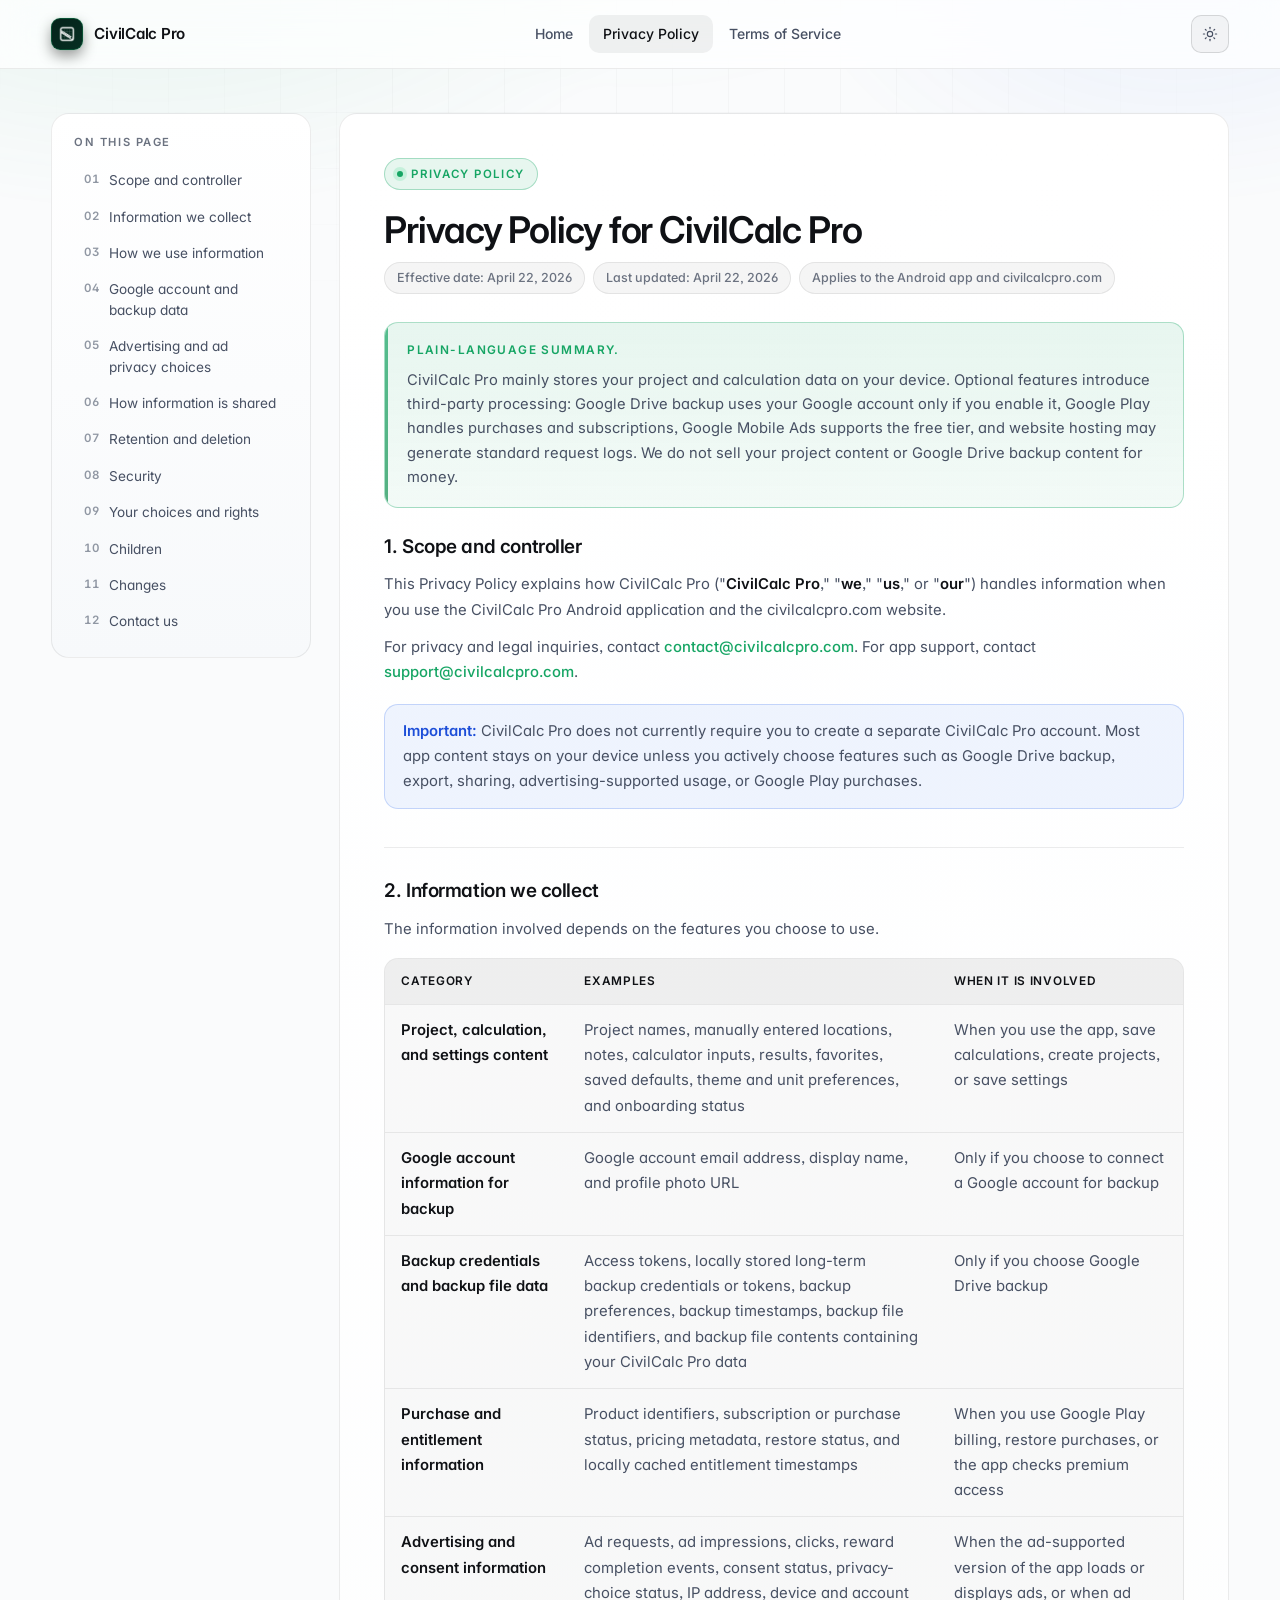
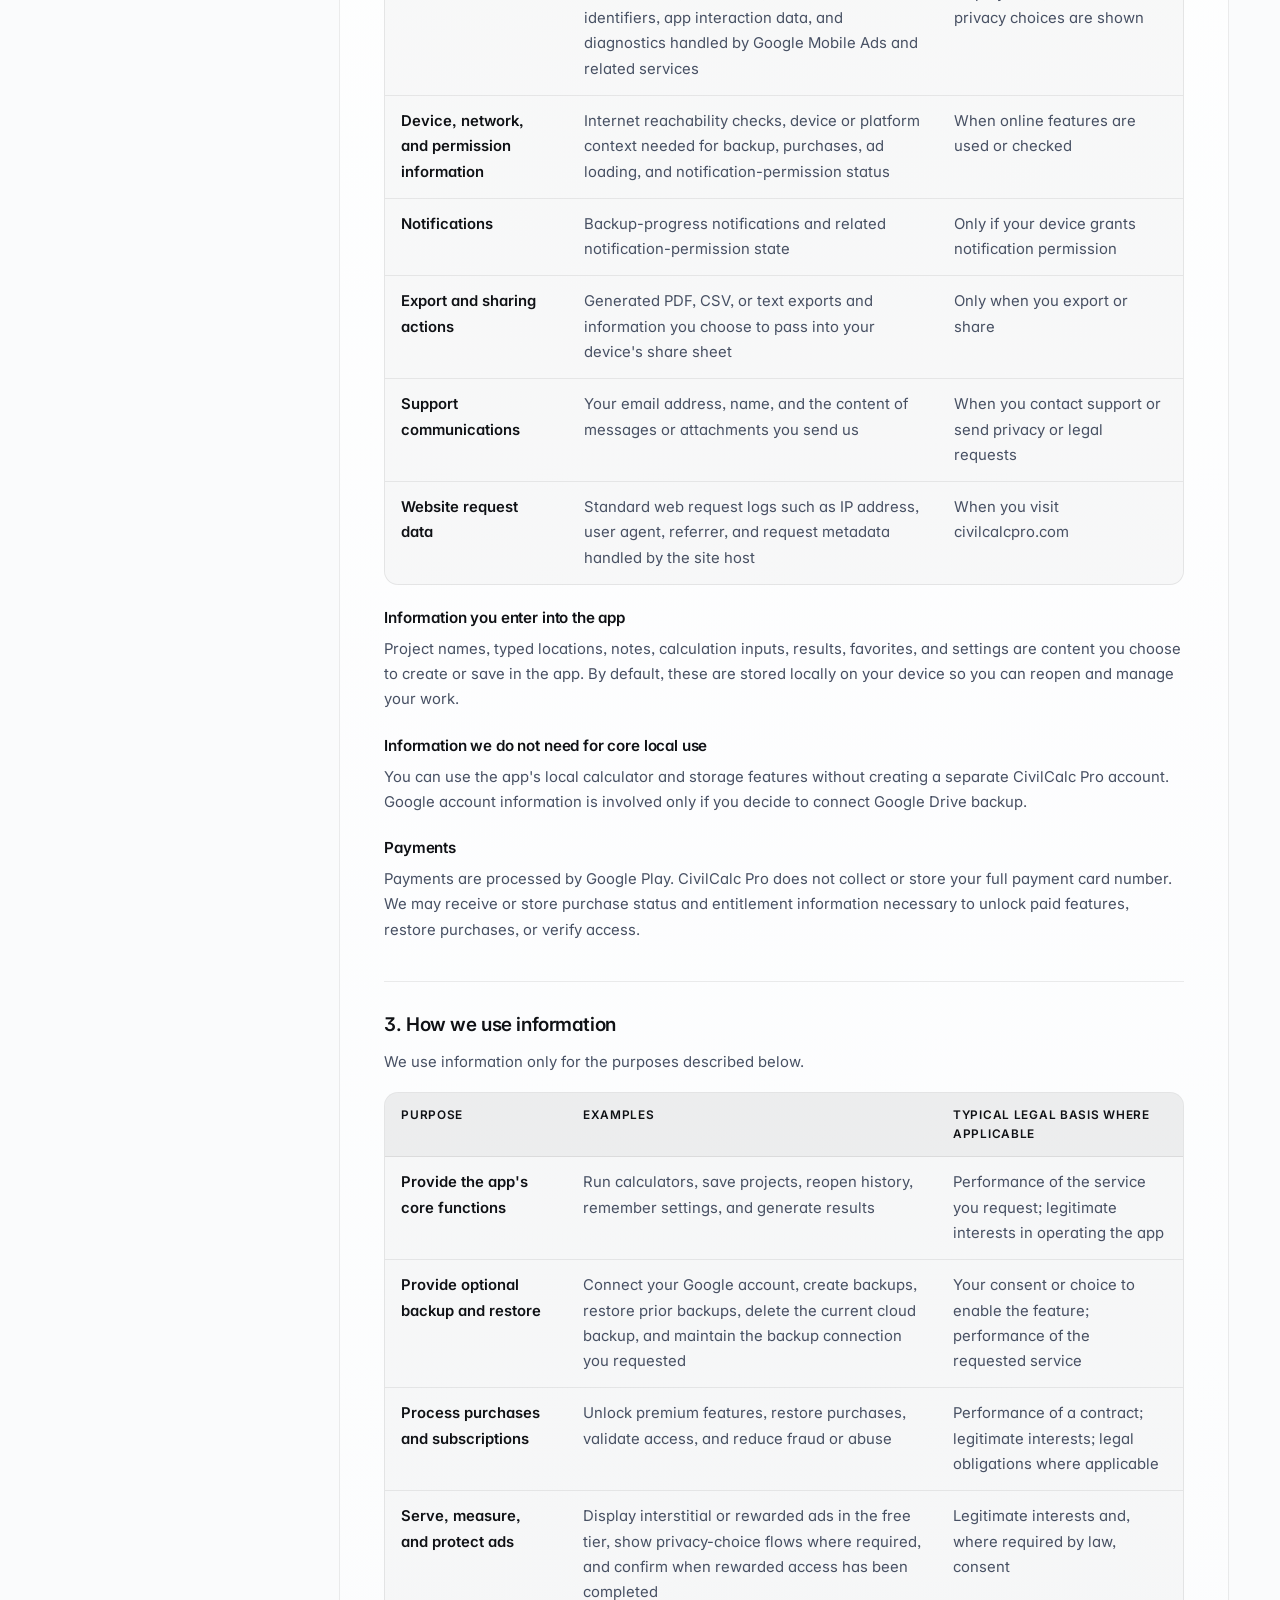
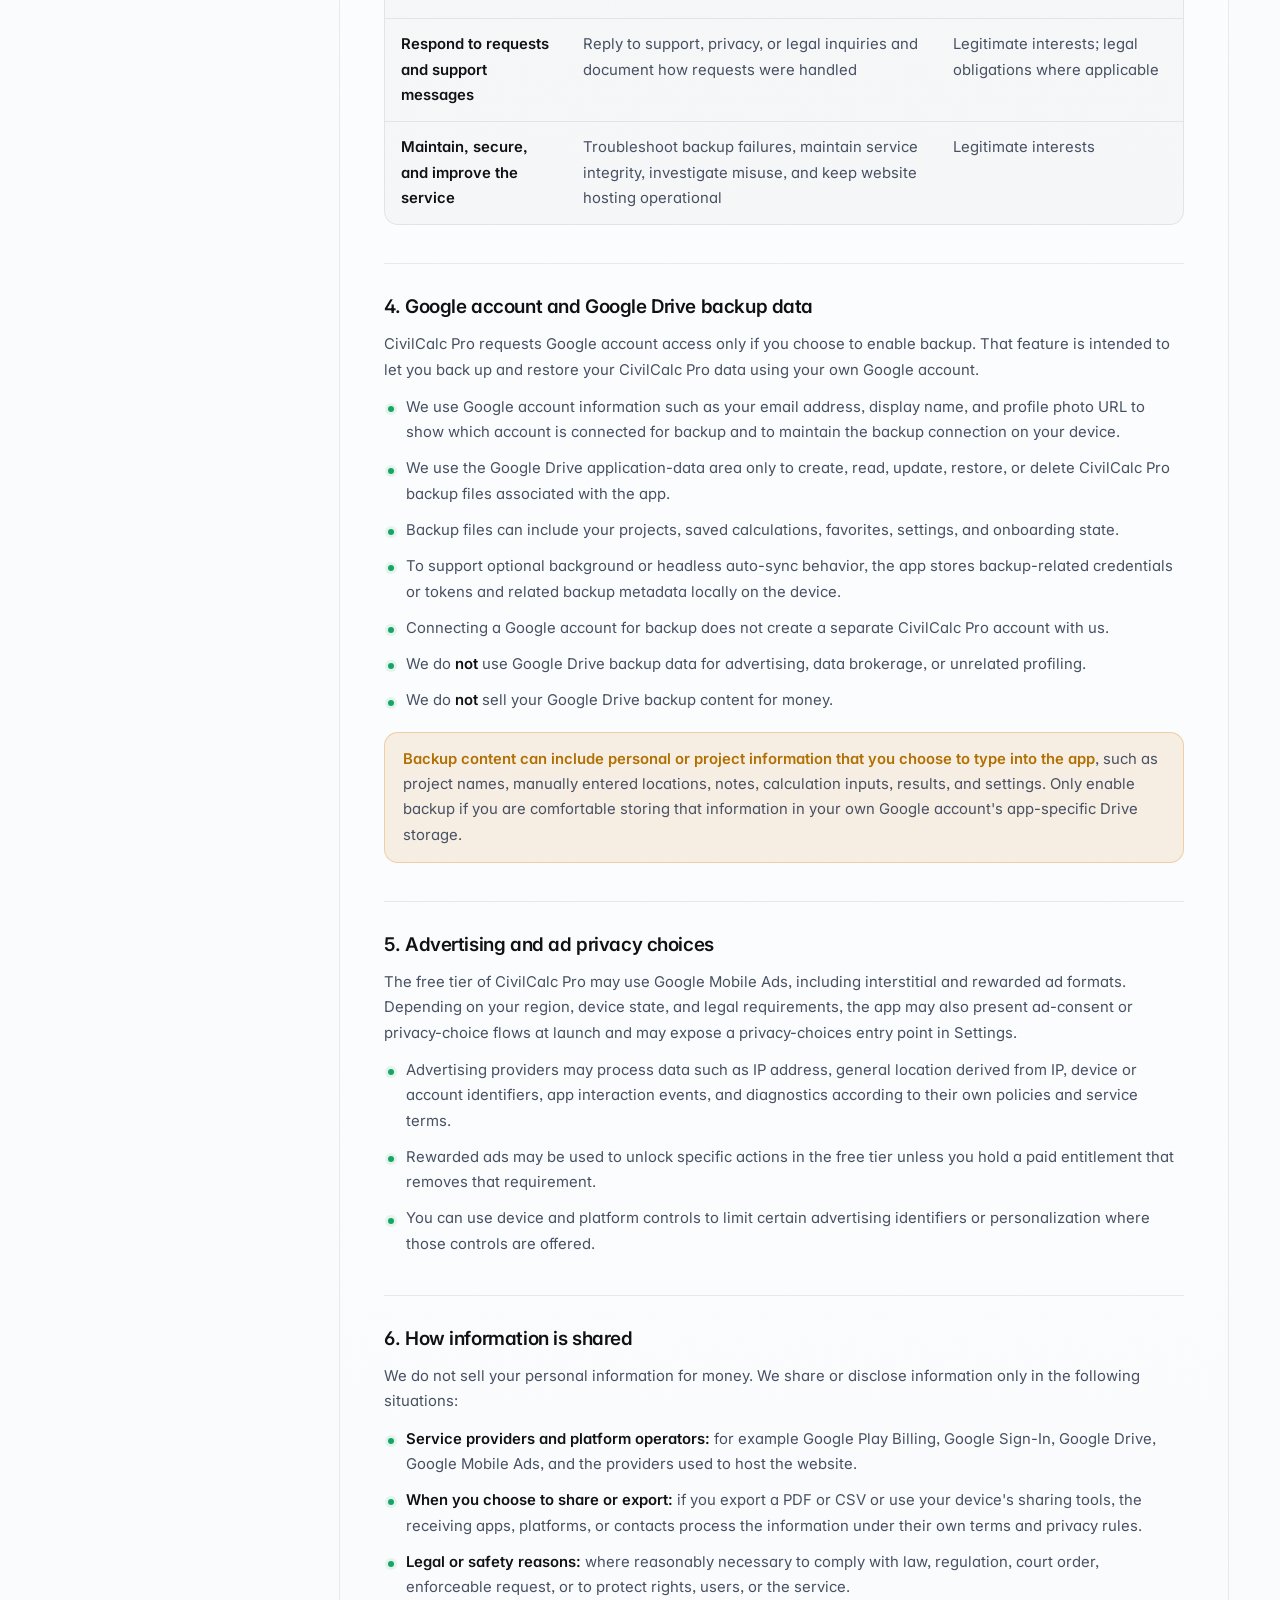
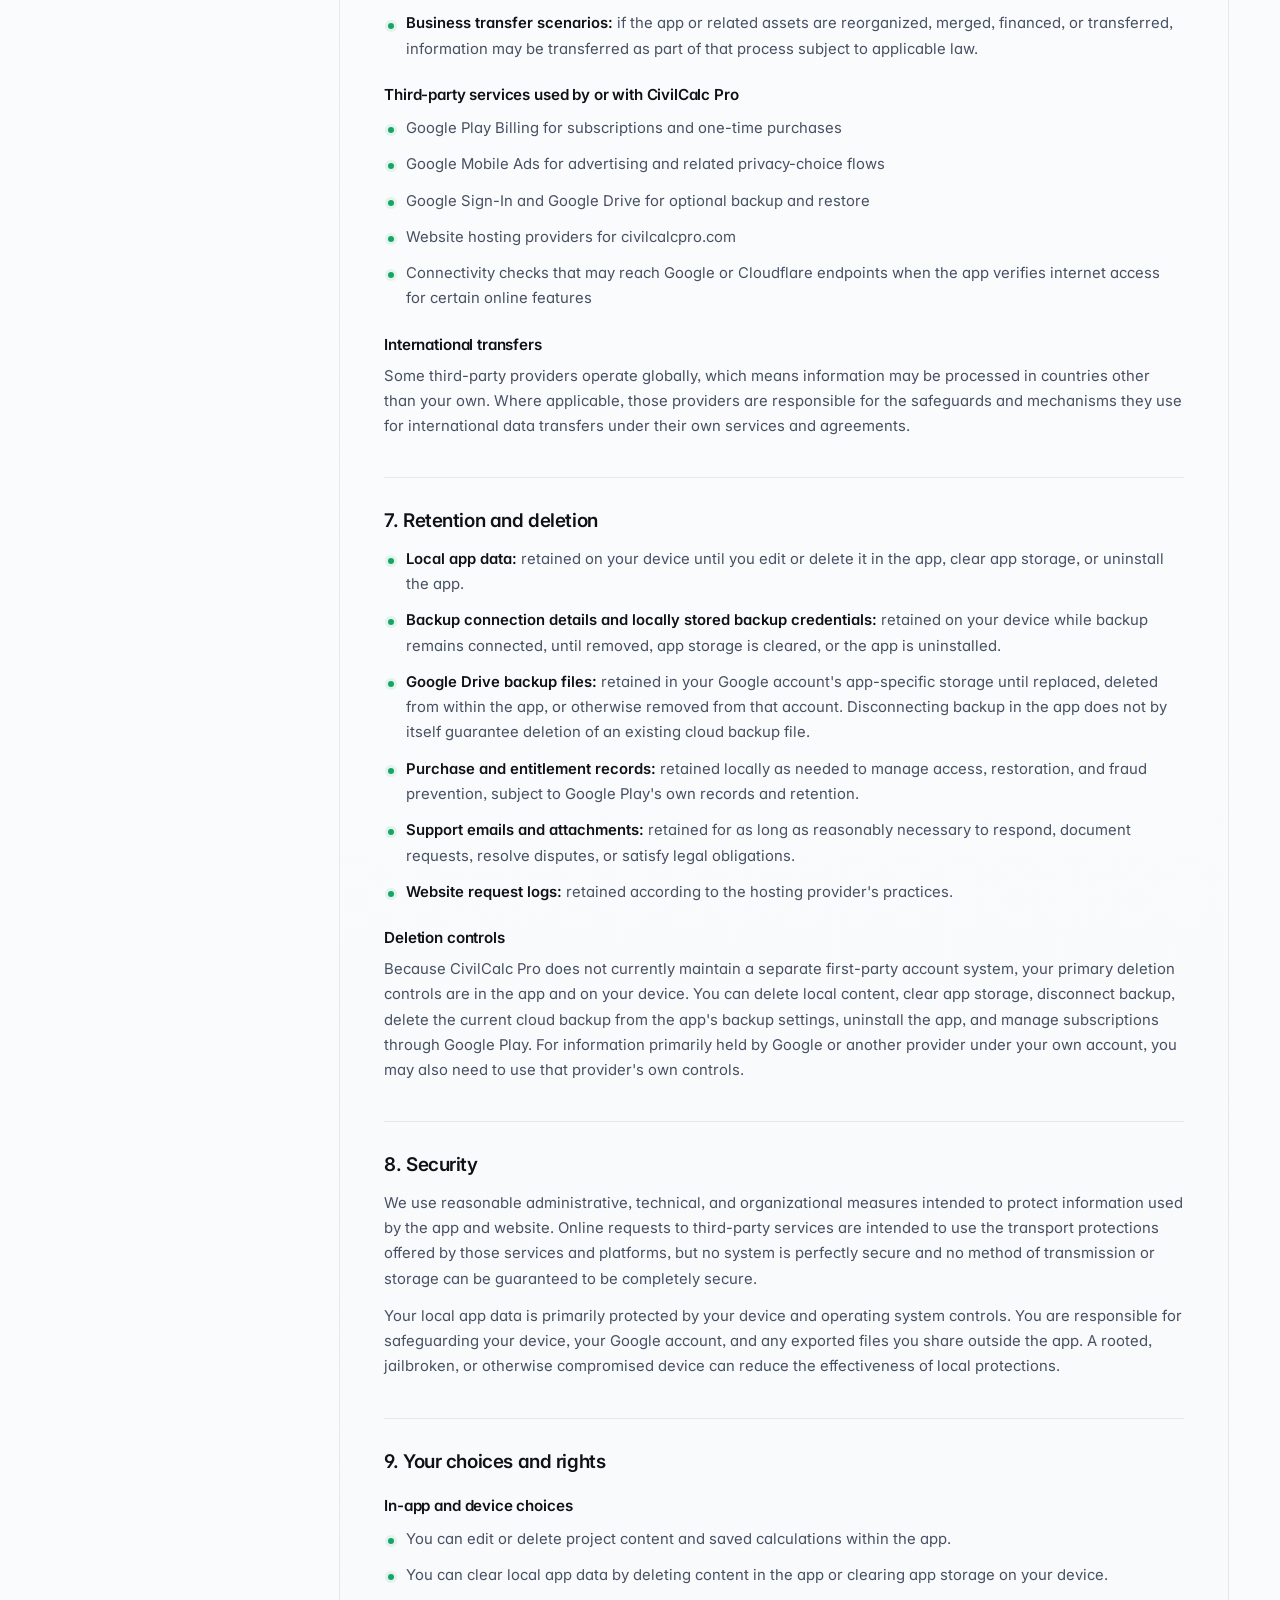
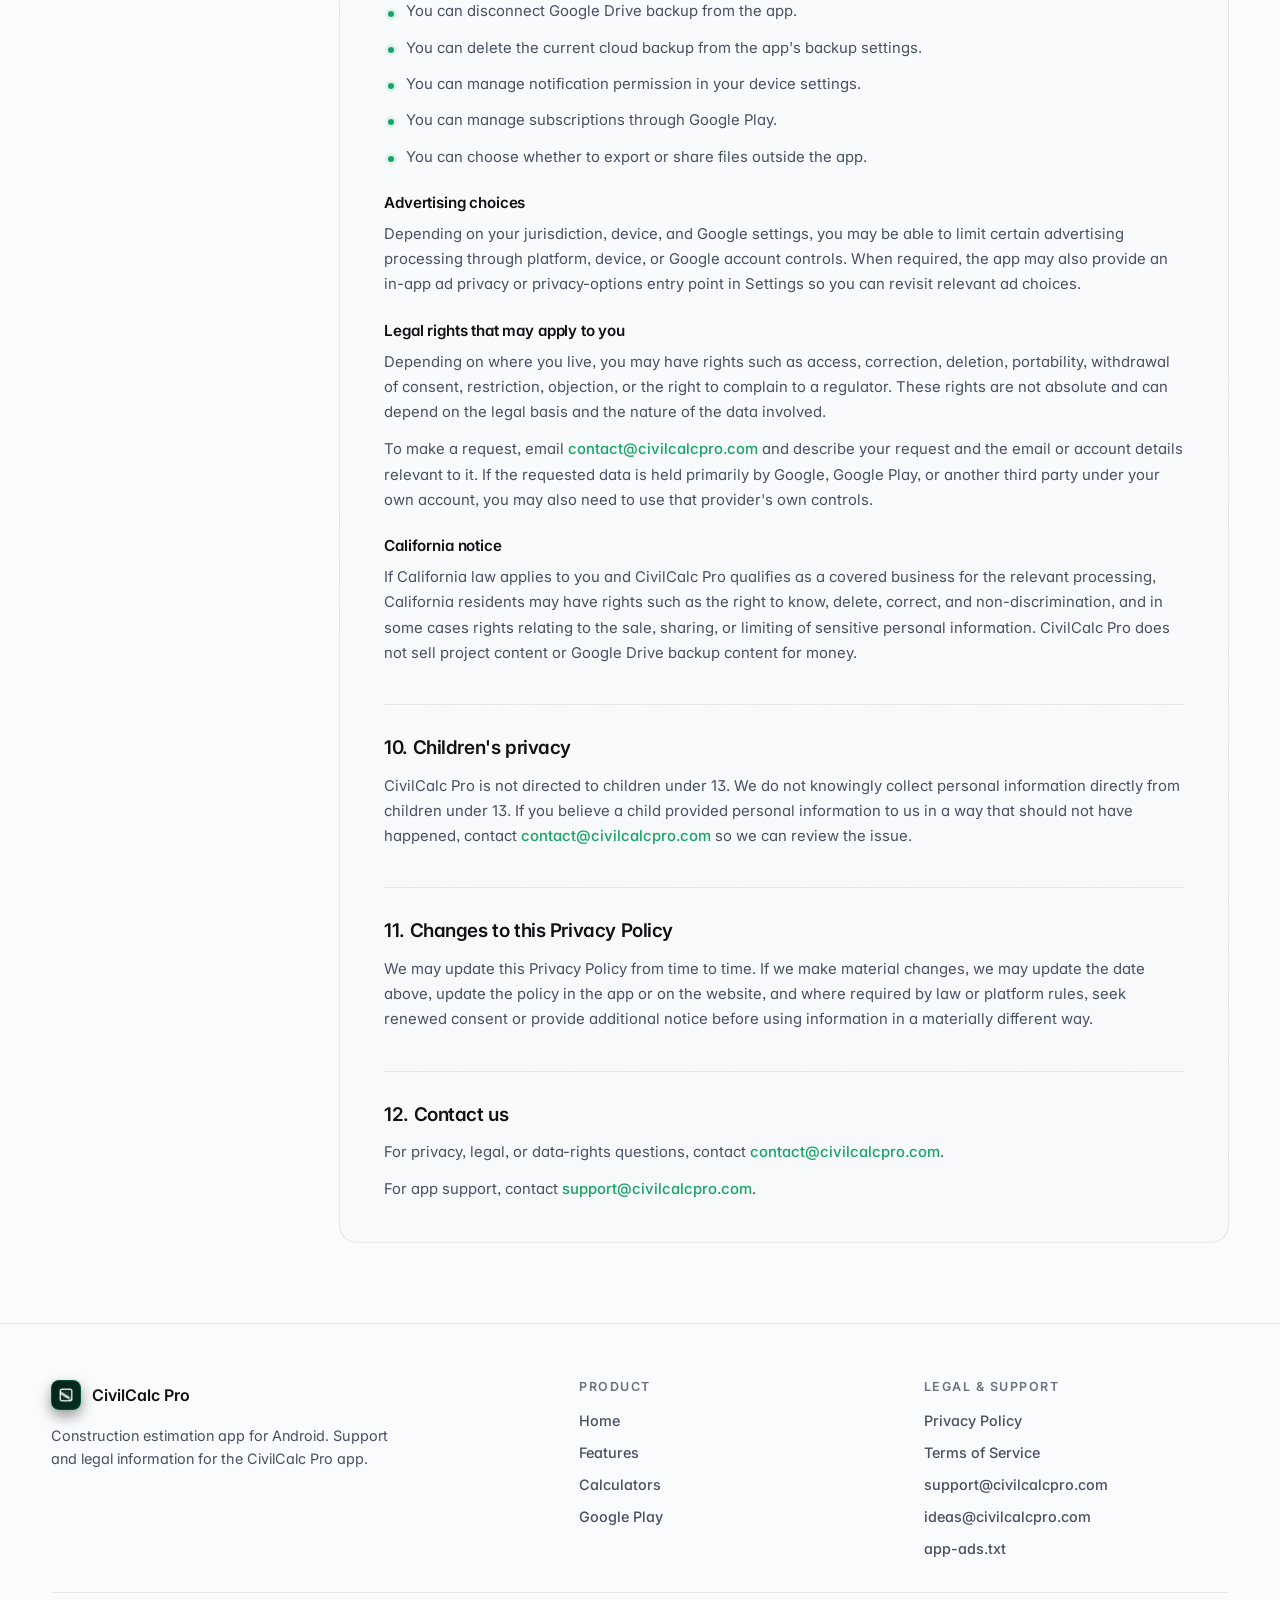
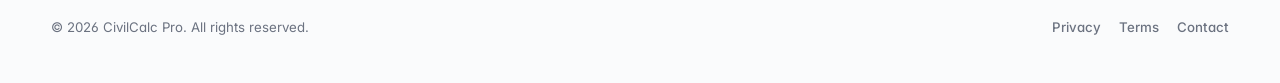
==== commit 618f29f6: "Lee : Bug Fixes" ====
--- a/privacy/index.html
+++ b/privacy/index.html
@@ -2,6 +2,18 @@
 <html lang="en">
 <head>
   <meta charset="utf-8">
+  <script>
+    (function () {
+      var d = document.documentElement;
+      try {
+        var t = localStorage.getItem('ccp_theme');
+        if (t !== 'light' && t !== 'dark') {
+          t = window.matchMedia && window.matchMedia('(prefers-color-scheme: light)').matches ? 'light' : 'dark';
+        }
+        d.dataset.theme = t;
+      } catch (e) { d.dataset.theme = 'dark'; }
+    })();
+  </script>
   <meta name="viewport" content="width=device-width, initial-scale=1">
   <title>Privacy Policy - CivilCalc Pro</title>
   <meta name="description" content="Privacy Policy for CivilCalc Pro.">
@@ -48,6 +60,12 @@
         <a class="active" href="/privacy/">Privacy Policy</a>
         <a href="/terms/">Terms of Service</a>
       </nav>
+      <div class="nav-right">
+        <button type="button" class="theme-toggle" data-theme-toggle aria-label="Switch to light theme" title="Toggle theme">
+          <svg class="ico-moon" viewBox="0 0 24 24" fill="none" stroke="currentColor" stroke-width="1.7" stroke-linecap="round" stroke-linejoin="round" aria-hidden="true"><path d="M21 12.8A9 9 0 1 1 11.2 3a7 7 0 0 0 9.8 9.8z"/></svg>
+          <svg class="ico-sun" viewBox="0 0 24 24" fill="none" stroke="currentColor" stroke-width="1.7" stroke-linecap="round" stroke-linejoin="round" aria-hidden="true"><circle cx="12" cy="12" r="4"/><path d="M12 2v2"/><path d="M12 20v2"/><path d="m4.93 4.93 1.41 1.41"/><path d="m17.66 17.66 1.41 1.41"/><path d="M2 12h2"/><path d="M20 12h2"/><path d="m4.93 19.07 1.41-1.41"/><path d="m17.66 6.34 1.41-1.41"/></svg>
+        </button>
+      </div>
     </div>
   </header>
 
@@ -379,6 +397,23 @@
       var el = document.getElementById('year');
       if (el) el.textContent = new Date().getFullYear();
     })();
+    (function () {
+      function apply(theme) {
+        document.documentElement.dataset.theme = theme;
+        var meta = document.querySelector('meta[name="theme-color"]');
+        if (meta) meta.setAttribute('content', theme === 'light' ? '#fafbfc' : '#07080a');
+        document.querySelectorAll('[data-theme-toggle]').forEach(function (b) {
+          b.setAttribute('aria-label', theme === 'light' ? 'Switch to dark theme' : 'Switch to light theme');
+        });
+        try { localStorage.setItem('ccp_theme', theme); } catch (_) {}
+      }
+      document.addEventListener('click', function (e) {
+        var btn = e.target.closest('[data-theme-toggle]');
+        if (!btn) return;
+        apply(document.documentElement.dataset.theme === 'light' ? 'dark' : 'light');
+      });
+      apply(document.documentElement.dataset.theme || 'dark');
+    })();
   </script>
 </body>
 </html>
--- a/assets/styles.css
+++ b/assets/styles.css
@@ -6,6 +6,8 @@
 
 /* ---------- Tokens ---------- */
 :root {
+  color-scheme: dark;
+
   /* Surfaces */
   --bg:           #07080a;
   --bg-soft:      #0b0d10;
@@ -42,6 +44,22 @@
   --info-bord:    rgba(96, 165, 250, 0.22);
   --info-text:    #93b8f5;
 
+  /* Theme-aware tints (used in place of hard-coded white/black washes) */
+  --tint-faint:       rgba(255, 255, 255, 0.025);
+  --tint-1:           rgba(255, 255, 255, 0.04);
+  --tint-2:           rgba(255, 255, 255, 0.07);
+  --tint-strong:      rgba(255, 255, 255, 0.10);
+  --edge-highlight:   rgba(255, 255, 255, 0.08);
+  --table-stripe:     rgba(255, 255, 255, 0.018);
+  --grid-line:        rgba(255, 255, 255, 0.025);
+  --header-bg:        rgba(7, 8, 10, 0.72);
+  --aurora-1:         rgba(45, 212, 126, 0.16);
+  --aurora-2:         rgba(96, 165, 250, 0.10);
+  --aurora-3:         rgba(45, 212, 126, 0.08);
+  --shadow-card:      0 14px 40px -18px rgba(0, 0, 0, 0.7);
+  --shadow-deep:      0 30px 80px -30px rgba(0, 0, 0, 0.9);
+  --shadow-arrow:     0 10px 24px -12px rgba(0, 0, 0, 0.8);
+
   /* Layout */
   --max:          none;
   --gutter:       clamp(20px, 4vw, 56px);
@@ -61,6 +79,58 @@
   --font-sans:    'Inter', ui-sans-serif, system-ui, -apple-system, BlinkMacSystemFont, 'Segoe UI', Roboto, sans-serif;
   --font-mono:    ui-monospace, SFMono-Regular, Menlo, Consolas, 'Liberation Mono', monospace;
   --font-display: 'Inter', ui-sans-serif, system-ui, sans-serif;
+}
+
+/* Light theme — token overrides only. Ambient surfaces and tints adapt automatically. */
+:root[data-theme="light"] {
+  color-scheme: light;
+
+  --bg:           #fafbfc;
+  --bg-soft:      #f3f5f7;
+  --surface:      #ffffff;
+  --surface-2:    #f7f9fb;
+  --surface-3:    #eef1f4;
+  --surface-4:    #e3e7ec;
+
+  --border:       rgba(15, 17, 21, 0.08);
+  --border-mid:   rgba(15, 17, 21, 0.13);
+  --border-hi:    rgba(15, 17, 21, 0.22);
+
+  --text:         #0f1115;
+  --text-2:       #475063;
+  --text-3:       #6b7280;
+  --text-4:       #9097a3;
+
+  --accent:       #16a564;
+  --accent-2:     #11904f;
+  --accent-h:     #0e7a44;
+  --accent-soft:  rgba(22, 165, 100, 0.10);
+  --accent-soft-2:rgba(22, 165, 100, 0.05);
+  --accent-bord:  rgba(22, 165, 100, 0.32);
+  --accent-glow:  rgba(22, 165, 100, 0.30);
+  --accent-ink:   #ffffff;
+
+  --warn-bg:      rgba(217, 119, 6, 0.10);
+  --warn-bord:    rgba(217, 119, 6, 0.28);
+  --warn-text:    #b07003;
+  --info-bg:      rgba(37, 99, 235, 0.07);
+  --info-bord:    rgba(37, 99, 235, 0.22);
+  --info-text:    #1d4ed8;
+
+  --tint-faint:       rgba(15, 17, 21, 0.025);
+  --tint-1:           rgba(15, 17, 21, 0.04);
+  --tint-2:           rgba(15, 17, 21, 0.06);
+  --tint-strong:      rgba(15, 17, 21, 0.10);
+  --edge-highlight:   rgba(255, 255, 255, 0.7);
+  --table-stripe:     rgba(15, 17, 21, 0.025);
+  --grid-line:        rgba(15, 17, 21, 0.045);
+  --header-bg:        rgba(255, 255, 255, 0.78);
+  --aurora-1:         rgba(22, 165, 100, 0.10);
+  --aurora-2:         rgba(37, 99, 235, 0.07);
+  --aurora-3:         rgba(22, 165, 100, 0.05);
+  --shadow-card:      0 12px 36px -22px rgba(15, 17, 21, 0.30);
+  --shadow-deep:      0 22px 52px -22px rgba(15, 17, 21, 0.22);
+  --shadow-arrow:     0 8px 22px -10px rgba(15, 17, 21, 0.30);
 }
 
 /* ---------- Reset ---------- */
@@ -121,17 +191,17 @@
   inset: -10% -10% auto -10%;
   height: 720px;
   background:
-    radial-gradient(60% 70% at 18% 0%, rgba(45, 212, 126, 0.16) 0%, transparent 60%),
-    radial-gradient(45% 60% at 85% 8%, rgba(96, 165, 250, 0.10) 0%, transparent 55%),
-    radial-gradient(40% 60% at 50% -10%, rgba(45, 212, 126, 0.08) 0%, transparent 60%);
+    radial-gradient(60% 70% at 18% 0%, var(--aurora-1) 0%, transparent 60%),
+    radial-gradient(45% 60% at 85% 8%, var(--aurora-2) 0%, transparent 55%),
+    radial-gradient(40% 60% at 50% -10%, var(--aurora-3) 0%, transparent 60%);
   filter: blur(8px);
 }
 /* Faint grid texture */
 body::after {
   inset: 0;
   background-image:
-    linear-gradient(to right, rgba(255, 255, 255, 0.025) 1px, transparent 1px),
-    linear-gradient(to bottom, rgba(255, 255, 255, 0.025) 1px, transparent 1px);
+    linear-gradient(to right, var(--grid-line) 1px, transparent 1px),
+    linear-gradient(to bottom, var(--grid-line) 1px, transparent 1px);
   background-size: 56px 56px;
   mask-image: radial-gradient(ellipse 80% 60% at 50% 0%, #000 30%, transparent 70%);
   -webkit-mask-image: radial-gradient(ellipse 80% 60% at 50% 0%, #000 30%, transparent 70%);
@@ -171,7 +241,7 @@
   position: sticky;
   top: 0;
   z-index: 50;
-  background: rgba(7, 8, 10, 0.72);
+  background: var(--header-bg);
   backdrop-filter: blur(18px) saturate(160%);
   -webkit-backdrop-filter: blur(18px) saturate(160%);
   border-bottom: 1px solid var(--border);
@@ -181,7 +251,9 @@
   justify-content: space-between;
   align-items: center;
   gap: 16px;
-  min-height: 64px;
+  padding-top: 14px;
+  padding-bottom: 14px;
+  min-height: 68px;
 }
 .brand {
   display: inline-flex;
@@ -209,6 +281,12 @@
 }
 .brand-mark img { width: 100%; height: 100%; object-fit: contain; }
 
+.nav-right {
+  display: flex;
+  align-items: center;
+  gap: 6px;
+  flex-shrink: 0;
+}
 .nav-links {
   display: flex;
   flex-wrap: wrap;
@@ -226,13 +304,40 @@
 .nav-links a:hover,
 .nav-links a:focus-visible {
   color: var(--text);
-  background: rgba(255, 255, 255, 0.04);
+  background: var(--tint-1);
   outline: none;
 }
 .nav-links a.active {
   color: var(--text);
-  background: rgba(255, 255, 255, 0.06);
-}
+  background: var(--tint-2);
+}
+
+/* Theme toggle button (header) */
+.theme-toggle {
+  width: 38px;
+  height: 38px;
+  border-radius: 10px;
+  display: grid;
+  place-items: center;
+  background: var(--tint-1);
+  border: 1px solid var(--border-mid);
+  color: var(--text-2);
+  cursor: pointer;
+  flex-shrink: 0;
+  transition: background var(--t), color var(--t), border-color var(--t), transform var(--t) var(--ease);
+}
+.theme-toggle:hover,
+.theme-toggle:focus-visible {
+  color: var(--text);
+  background: var(--tint-2);
+  border-color: var(--border-hi);
+  outline: none;
+}
+.theme-toggle svg { width: 16px; height: 16px; }
+.theme-toggle .ico-sun  { display: none; }
+.theme-toggle .ico-moon { display: block; }
+[data-theme="light"] .theme-toggle .ico-sun  { display: block; }
+[data-theme="light"] .theme-toggle .ico-moon { display: none; }
 
 /* =============================================================
    ANIMATIONS
@@ -300,13 +405,13 @@
   outline: none;
 }
 .button-secondary {
-  background: rgba(255, 255, 255, 0.04);
+  background: var(--tint-1);
   color: var(--text);
   border-color: var(--border-mid);
 }
 .button-secondary:hover,
 .button-secondary:focus-visible {
-  background: rgba(255, 255, 255, 0.07);
+  background: var(--tint-2);
   border-color: var(--border-hi);
   color: var(--text);
   transform: translateY(-1px);
@@ -319,7 +424,7 @@
   padding: 8px 14px;
   min-height: 38px;
 }
-.button-ghost:hover { color: var(--text); background: rgba(255, 255, 255, 0.04); }
+.button-ghost:hover { color: var(--text); background: var(--tint-1); }
 
 .button .ico,
 .button-secondary .ico,
@@ -327,7 +432,7 @@
   width: 16px; height: 16px; flex-shrink: 0;
 }
 
-/* Dedicated Google Play badge */
+/* Dedicated Google Play badge \u2014 always dark to match official branding */
 .play-badge {
   display: inline-flex;
   align-items: center;
@@ -336,8 +441,8 @@
   min-height: 52px;
   border-radius: 12px;
   background: #0b0c0e;
-  border: 1px solid var(--border-hi);
-  color: var(--text);
+  border: 1px solid rgba(255, 255, 255, 0.18);
+  color: #f5f6f8;
   text-decoration: none;
   transition: transform var(--t) var(--ease), border-color var(--t), background var(--t);
 }
@@ -345,12 +450,12 @@
   transform: translateY(-1px);
   border-color: rgba(255, 255, 255, 0.32);
   background: #111316;
-  color: var(--text);
+  color: #ffffff;
 }
 .play-badge svg { width: 26px; height: 26px; flex-shrink: 0; }
 .play-badge .pb-text { display: flex; flex-direction: column; line-height: 1.05; text-align: left; }
-.play-badge .pb-small { font-size: 0.66rem; color: var(--text-3); letter-spacing: 0.08em; text-transform: uppercase; }
-.play-badge .pb-big { font-size: 1.05rem; font-weight: 600; letter-spacing: -0.01em; margin-top: 2px; }
+.play-badge .pb-small { font-size: 0.66rem; color: #9ca3af; letter-spacing: 0.08em; text-transform: uppercase; }
+.play-badge .pb-big   { font-size: 1.05rem; font-weight: 600; letter-spacing: -0.01em; margin-top: 2px; color: inherit; }
 
 /* =============================================================
    ICONS / PILLS / EYEBROW
@@ -448,8 +553,20 @@
   background-clip: text;
   color: transparent;
 }
+[data-theme="light"] .hero h1 .hl {
+  background: linear-gradient(120deg, #0f1115 0%, #2c3340 60%, #1d4ed8 100%);
+  -webkit-background-clip: text;
+  background-clip: text;
+  color: transparent;
+}
 .hero h1 .accent {
   background: linear-gradient(120deg, var(--accent) 0%, #6ee7a4 100%);
+  -webkit-background-clip: text;
+  background-clip: text;
+  color: transparent;
+}
+[data-theme="light"] .hero h1 .accent {
+  background: linear-gradient(120deg, var(--accent-2) 0%, var(--accent) 100%);
   -webkit-background-clip: text;
   background-clip: text;
   color: transparent;
@@ -498,7 +615,7 @@
   padding: 8px 14px;
   min-height: 36px;
   border-radius: 999px;
-  background: rgba(255, 255, 255, 0.03);
+  background: var(--tint-1);
   border: 1px solid var(--border-mid);
   color: var(--text-2);
   font-size: 0.8rem;
@@ -539,12 +656,23 @@
 .app-shots {
   position: relative;
   width: 100%;
+  z-index: 1;
+}
+
+.shot-stage {
+  position: relative;
+  width: 100%;
   aspect-ratio: 1100 / 2275;
-  z-index: 1;
-  filter: drop-shadow(0 30px 60px rgba(0, 0, 0, 0.55))
-          drop-shadow(0 14px 24px rgba(45, 212, 126, 0.18));
-}
-.app-shots .shot {
+  filter: drop-shadow(var(--shadow-deep))
+          drop-shadow(0 14px 24px var(--accent-glow));
+  touch-action: pan-y; /* allow vertical scroll, capture horizontal swipes */
+  cursor: grab;
+  user-select: none;
+  -webkit-user-select: none;
+}
+.shot-stage.is-dragging { cursor: grabbing; }
+
+.shot {
   position: absolute;
   inset: 0;
   opacity: 0;
@@ -554,18 +682,52 @@
     transform 700ms var(--ease);
   pointer-events: none;
 }
-.app-shots .shot img {
+.shot img {
   width: 100%;
   height: 100%;
   object-fit: contain;
   user-select: none;
   -webkit-user-drag: none;
-}
-.app-shots .shot.is-active {
+  pointer-events: none;
+}
+.shot.is-active {
   opacity: 1;
   transform: scale(1);
-  pointer-events: auto;
-}
+}
+
+/* Carousel arrows: desktop / laptop only */
+.shot-arrow {
+  position: absolute;
+  top: 50%;
+  transform: translateY(-50%);
+  z-index: 4;
+  width: 44px;
+  height: 44px;
+  border-radius: 50%;
+  display: grid;
+  place-items: center;
+  background: var(--surface);
+  border: 1px solid var(--border-hi);
+  color: var(--text);
+  cursor: pointer;
+  backdrop-filter: blur(10px);
+  -webkit-backdrop-filter: blur(10px);
+  box-shadow: var(--shadow-arrow);
+  transition: background var(--t), color var(--t), transform var(--t) var(--ease), border-color var(--t);
+  opacity: 0.92;
+}
+.shot-arrow:hover,
+.shot-arrow:focus-visible {
+  background: var(--accent);
+  color: var(--accent-ink);
+  border-color: var(--accent);
+  outline: none;
+  opacity: 1;
+  transform: translateY(-50%) scale(1.05);
+}
+.shot-arrow svg { width: 18px; height: 18px; }
+.shot-prev { left: -54px; }
+.shot-next { right: -54px; }
 
 .shot-dots {
   position: absolute;
@@ -580,13 +742,13 @@
   width: 9px;
   height: 9px;
   border-radius: 50%;
-  background: rgba(255, 255, 255, 0.18);
+  background: var(--border-hi);
   border: 0;
   padding: 0;
   cursor: pointer;
   transition: background var(--t), transform var(--t), width var(--t);
 }
-.shot-dots button:hover { background: rgba(255, 255, 255, 0.4); }
+.shot-dots button:hover { background: var(--text-3); }
 .shot-dots button.is-active {
   background: var(--accent);
   width: 24px;
@@ -720,7 +882,7 @@
 .cat-card:hover {
   border-color: var(--border-mid);
   transform: translateY(-2px);
-  box-shadow: 0 14px 40px -18px rgba(0, 0, 0, 0.7);
+  box-shadow: var(--shadow-card);
 }
 .policy-card { padding: 44px 44px 40px; }
 .callout { padding: 30px 32px; }
@@ -735,7 +897,7 @@
   position: absolute;
   top: 0; left: 22px; right: 22px;
   height: 1px;
-  background: linear-gradient(90deg, transparent, rgba(255, 255, 255, 0.08), transparent);
+  background: linear-gradient(90deg, transparent, var(--edge-highlight), transparent);
   pointer-events: none;
 }
 
@@ -803,7 +965,7 @@
   margin-left: auto;
   font-size: 0.74rem;
   color: var(--text-3);
-  background: rgba(255, 255, 255, 0.04);
+  background: var(--tint-1);
   border: 1px solid var(--border);
   padding: 3px 9px;
   border-radius: 999px;
@@ -827,7 +989,7 @@
   padding: 7px 12px;
   min-height: 32px;
   border-radius: 8px;
-  background: rgba(255, 255, 255, 0.03);
+  background: var(--tint-1);
   border: 1px solid var(--border);
   color: var(--text-2);
   font-size: 0.78rem;
@@ -914,12 +1076,12 @@
   padding: 14px 16px;
   border-radius: var(--r-s);
   border: 1px solid var(--border);
-  background: rgba(255, 255, 255, 0.02);
+  background: var(--tint-faint);
   transition: border-color var(--t), background var(--t);
 }
 .contact-item:hover {
   border-color: var(--border-mid);
-  background: rgba(255, 255, 255, 0.035);
+  background: var(--tint-1);
 }
 .contact-item strong {
   display: block;
@@ -944,7 +1106,8 @@
   display: grid;
   grid-template-columns: 260px minmax(0, 1fr);
   gap: 28px;
-  padding: 44px 0 56px;
+  padding-top: 44px;
+  padding-bottom: 56px;
 }
 .policy-layout > article { min-width: 0; }
 
@@ -997,7 +1160,7 @@
 .toc a:hover,
 .toc a:focus-visible {
   color: var(--text);
-  background: rgba(255, 255, 255, 0.03);
+  background: var(--tint-1);
   outline: none;
 }
 .toc a:hover::before { color: var(--accent); }
@@ -1005,7 +1168,7 @@
 /* Scrollbar for the TOC */
 .toc::-webkit-scrollbar { width: 6px; }
 .toc::-webkit-scrollbar-thumb {
-  background: rgba(255, 255, 255, 0.08);
+  background: var(--tint-strong);
   border-radius: 3px;
 }
 
@@ -1026,7 +1189,7 @@
 .policy-meta span {
   padding: 5px 12px;
   border-radius: 999px;
-  background: rgba(255, 255, 255, 0.03);
+  background: var(--tint-1);
   border: 1px solid var(--border);
   color: var(--text-3);
   font-size: 0.78rem;
@@ -1129,10 +1292,10 @@
   margin: 16px 0 18px;
   border: 1px solid var(--border);
   border-radius: var(--r);
-  background: rgba(255, 255, 255, 0.015);
+  background: var(--tint-faint);
 }
 .table-wrap::-webkit-scrollbar { height: 8px; }
-.table-wrap::-webkit-scrollbar-thumb { background: rgba(255, 255, 255, 0.1); border-radius: 4px; }
+.table-wrap::-webkit-scrollbar-thumb { background: var(--tint-strong); border-radius: 4px; }
 
 table {
   width: 100%;
@@ -1148,7 +1311,7 @@
 }
 tr:last-child td { border-bottom: 0; }
 th {
-  background: rgba(255, 255, 255, 0.03);
+  background: var(--tint-1);
   color: var(--text);
   font-weight: 600;
   font-size: 0.74rem;
@@ -1156,7 +1319,7 @@
   text-transform: uppercase;
 }
 td { color: var(--text-2); }
-tr:hover td { background: rgba(255, 255, 255, 0.018); }
+tr:hover td { background: var(--table-stripe); }
 td strong { color: var(--text); }
 
 /* =============================================================
@@ -1342,7 +1505,7 @@
 .mono {
   font-family: var(--font-mono);
   font-size: 0.84em;
-  background: rgba(255, 255, 255, 0.04);
+  background: var(--tint-1);
   padding: 1px 7px;
   border-radius: 5px;
   border: 1px solid var(--border-mid);
@@ -1364,10 +1527,11 @@
 }
 
 @media (max-width: 900px) {
-  .hero { padding: 48px 0 28px; }
-  .hero-grid { grid-template-columns: 1fr; gap: 36px; }
-  .hero-visual { order: -1; max-width: 320px; margin-bottom: 18px; }
-  .policy-layout { grid-template-columns: 1fr; gap: 18px; padding: 28px 0 40px; }
+  .hero { padding: 40px 0 28px; }
+  .hero-grid { grid-template-columns: 1fr; gap: 32px; }
+  .hero-visual { max-width: 320px; margin: 8px auto 0; }
+  .shot-arrow { display: none; } /* swipe takes over on tablet & smaller */
+  .policy-layout { grid-template-columns: 1fr; gap: 18px; padding-top: 28px; padding-bottom: 40px; }
   .toc { position: static; max-height: none; }
 
   .grid-2,
@@ -1398,9 +1562,33 @@
   .cat-card,
   .toc { padding: 22px; }
   .callout { padding: 22px; }
-  .nav { min-height: 60px; gap: 10px; flex-wrap: wrap; }
-  .nav-links { width: 100%; gap: 0; justify-content: flex-start; padding-bottom: 8px; margin-top: -2px; overflow-x: auto; -webkit-overflow-scrolling: touch; flex-wrap: nowrap; }
-  .nav-links a { white-space: nowrap; padding: 6px 11px; font-size: 0.83rem; }
+
+  /* Mobile header: brand + toggle on row 1, nav links scroll horizontally on row 2 */
+  .nav {
+    flex-wrap: wrap;
+    align-items: center;
+    padding-top: 12px;
+    padding-bottom: 8px;
+    min-height: 0;
+    gap: 8px;
+  }
+  .brand { font-size: 0.92rem; }
+  .nav-right { margin-left: auto; }
+  .nav-links {
+    width: 100%;
+    order: 3;
+    gap: 0;
+    justify-content: flex-start;
+    overflow-x: auto;
+    -webkit-overflow-scrolling: touch;
+    flex-wrap: nowrap;
+    margin: 0 calc(var(--gutter) * -0.5);
+    padding: 4px calc(var(--gutter) * 0.5) 6px;
+    scrollbar-width: none;
+  }
+  .nav-links::-webkit-scrollbar { display: none; }
+  .nav-links a { white-space: nowrap; padding: 8px 12px; font-size: 0.85rem; }
+
   .footer-grid { grid-template-columns: 1fr; gap: 22px; }
   .footer-bottom { flex-direction: column; align-items: flex-start; gap: 10px; }
   .stats { grid-template-columns: 1fr 1fr; }
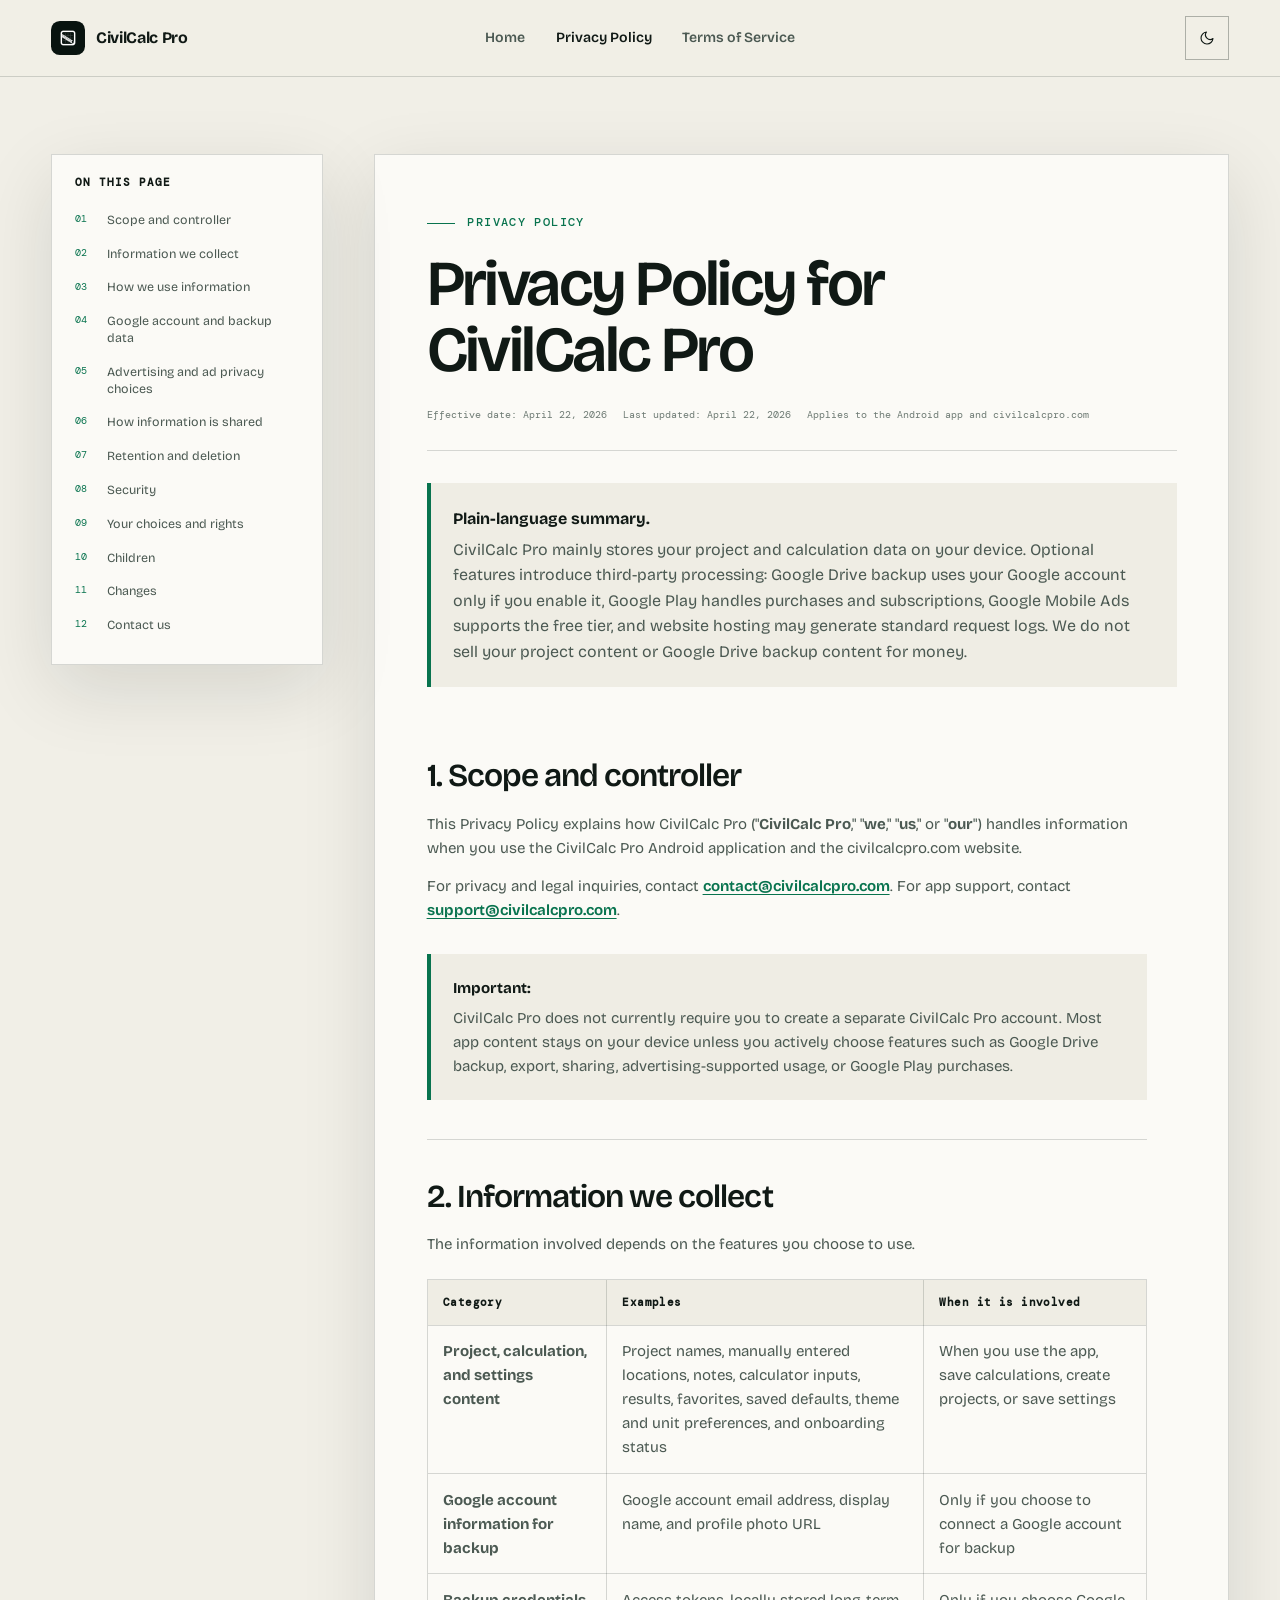
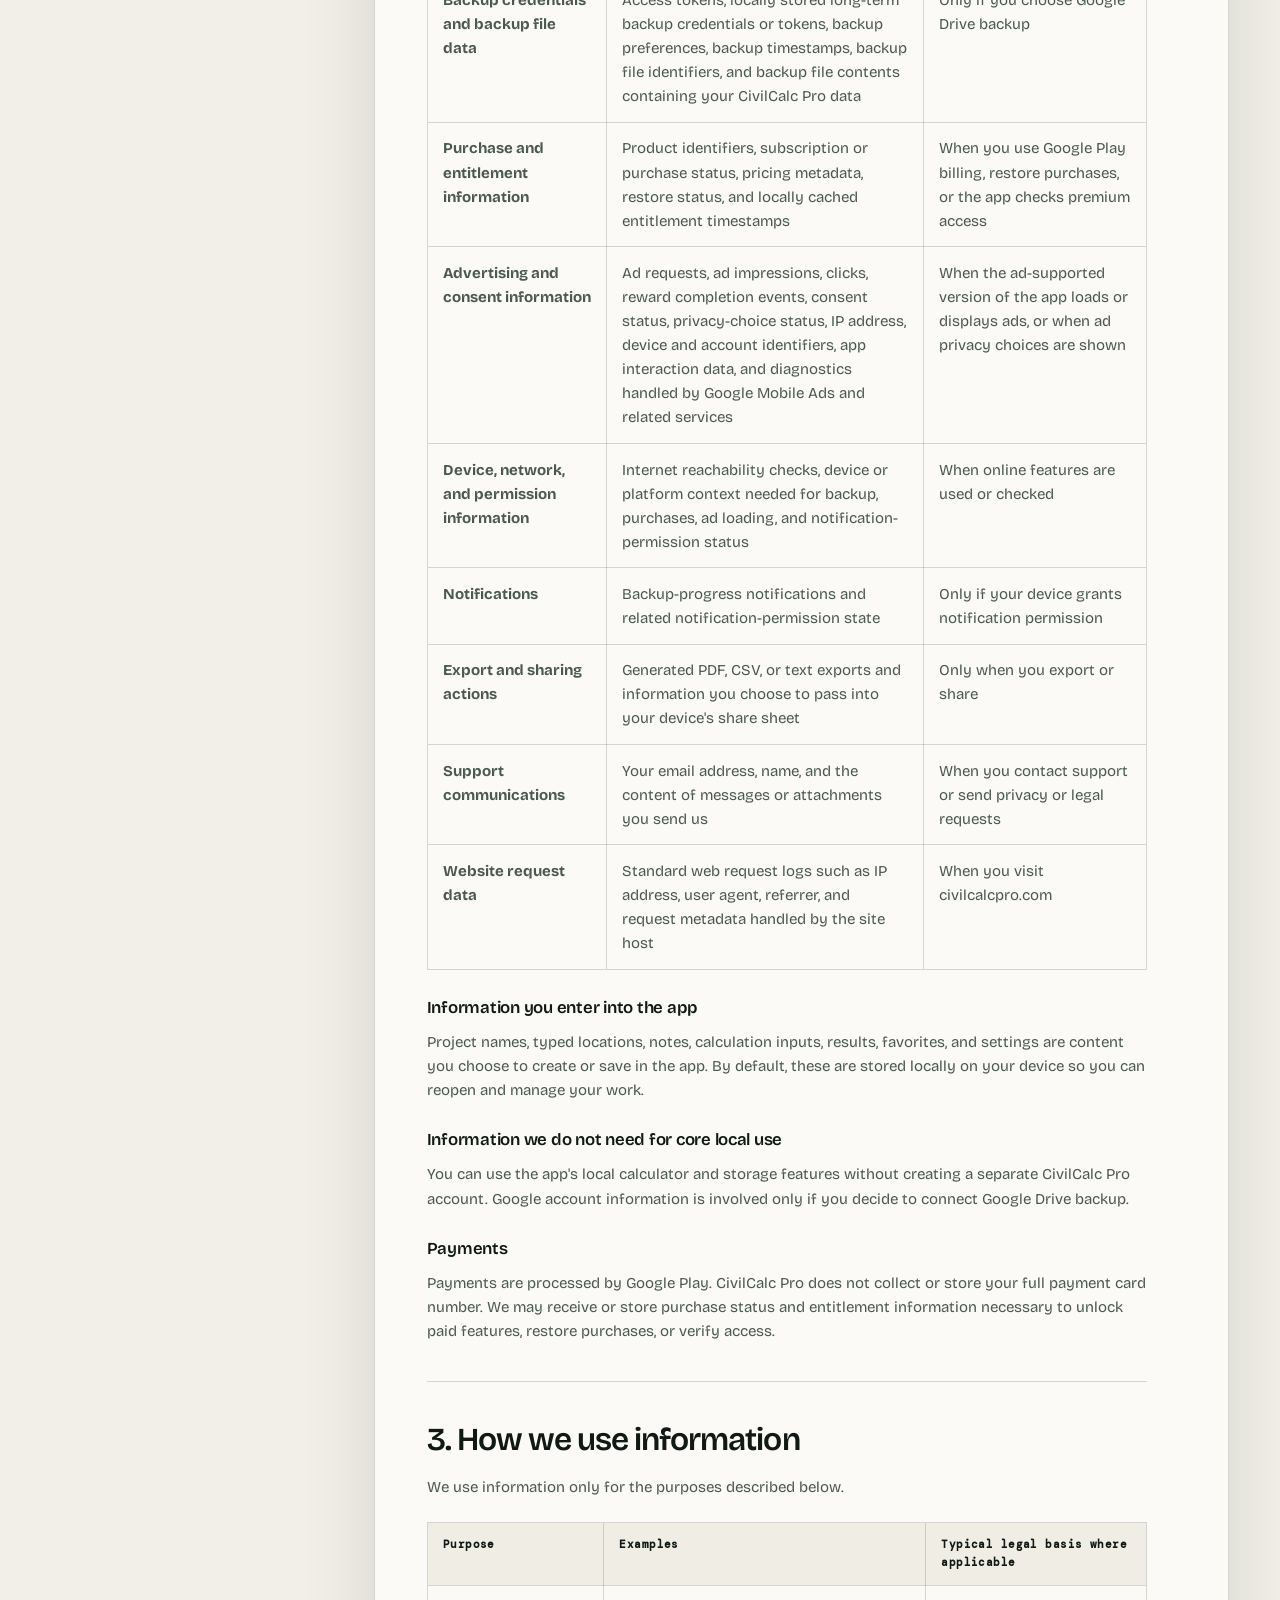
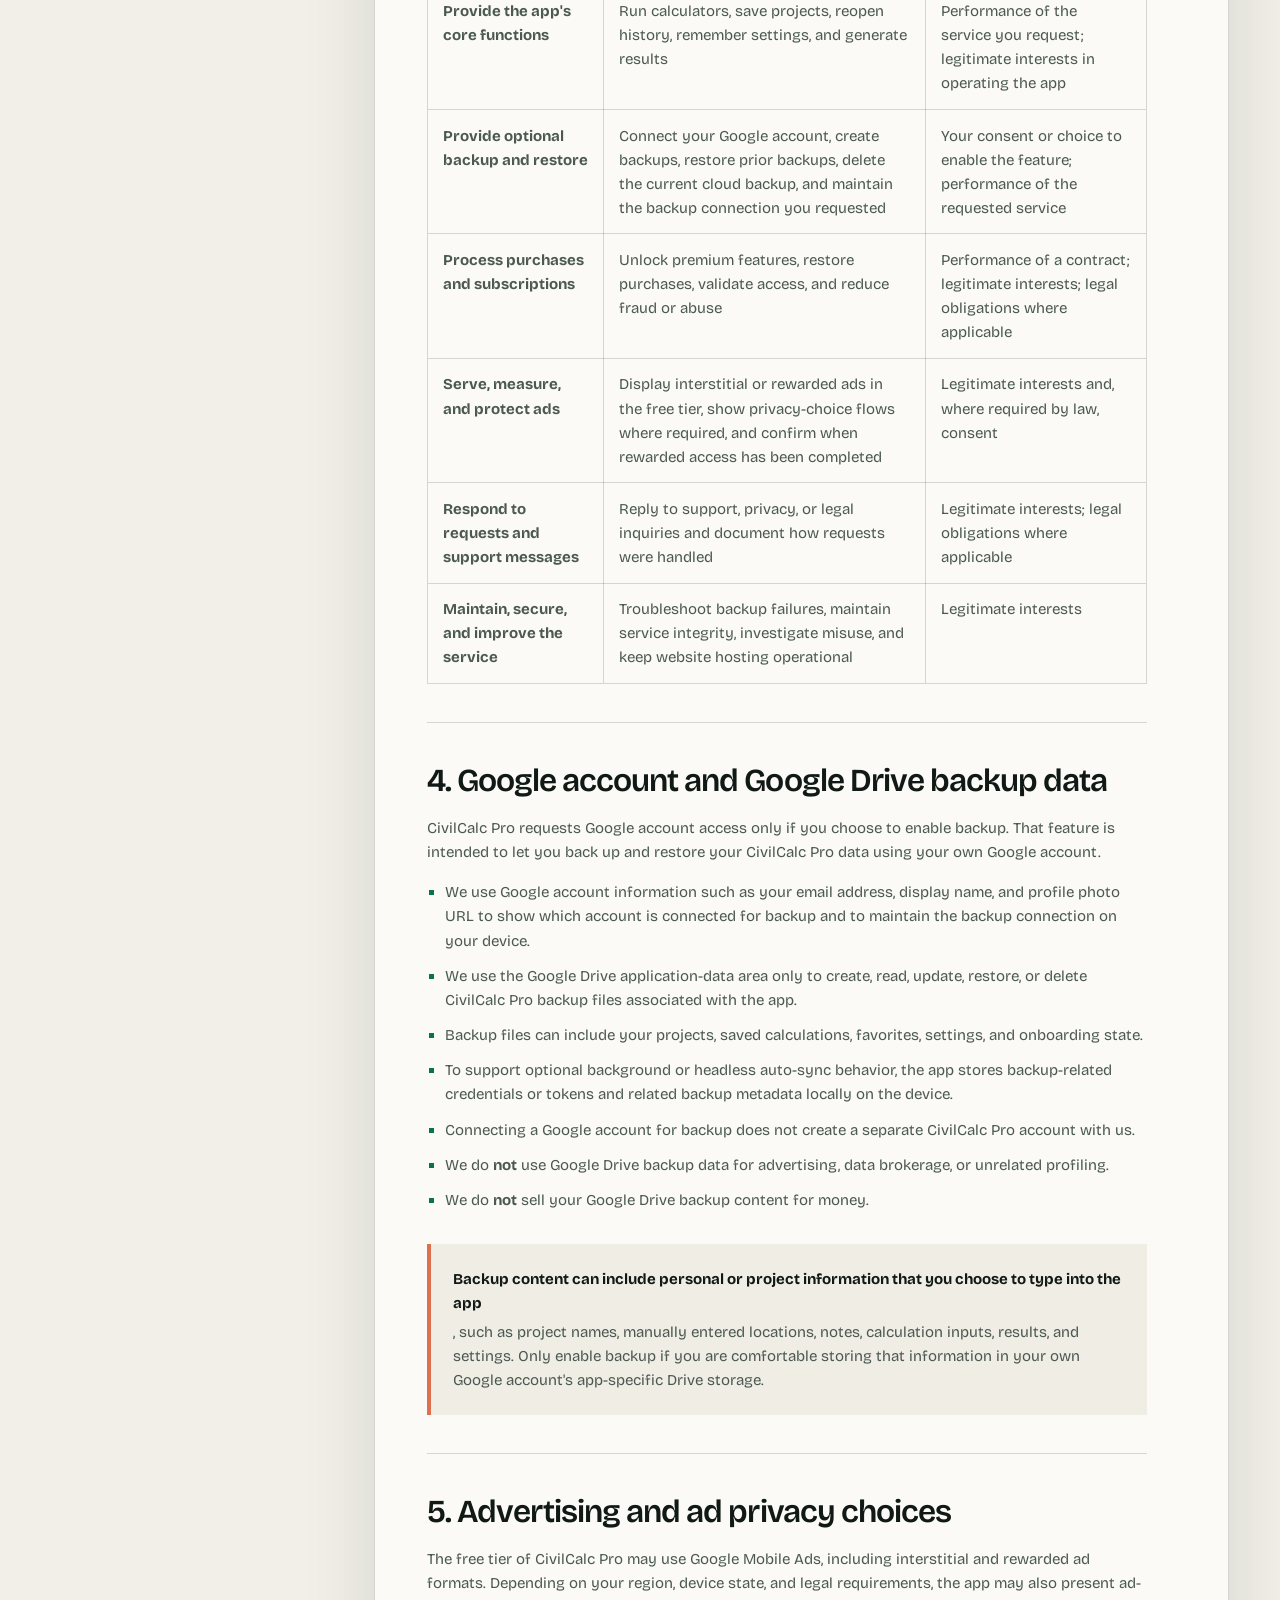
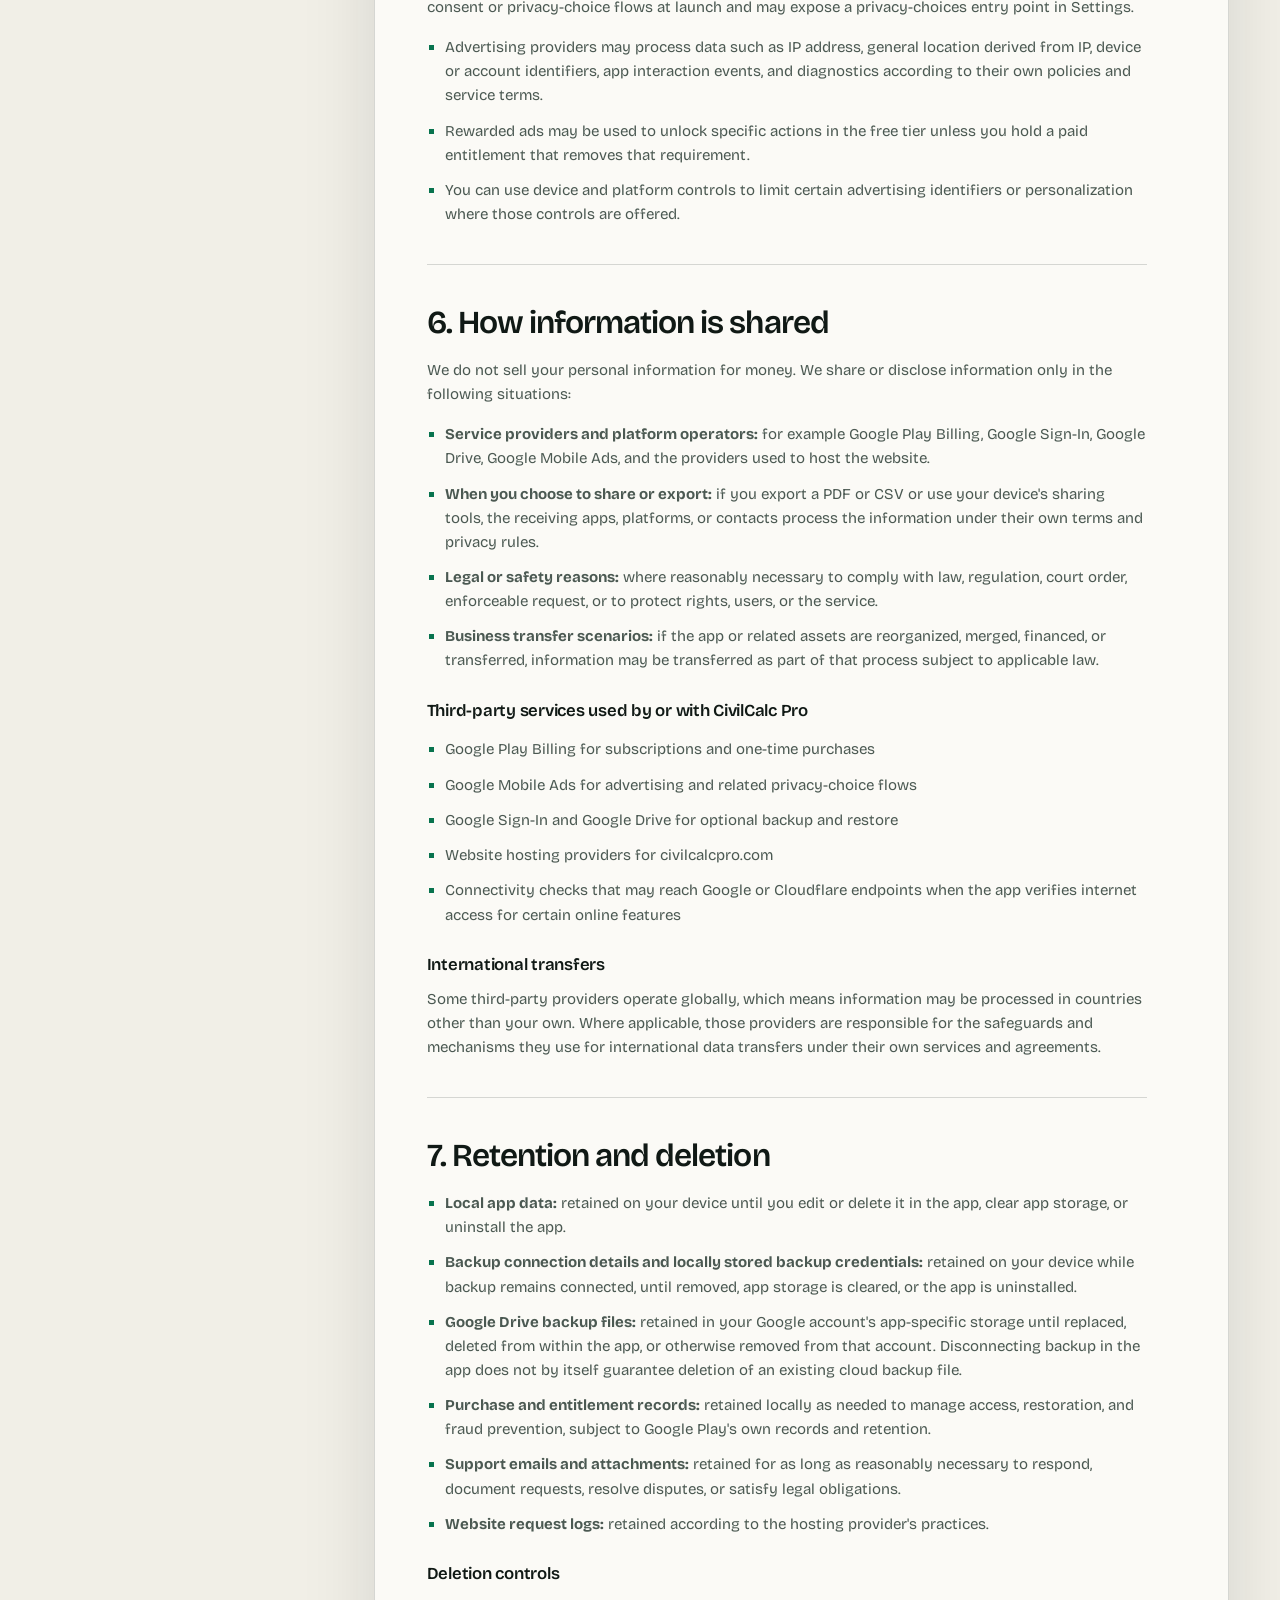
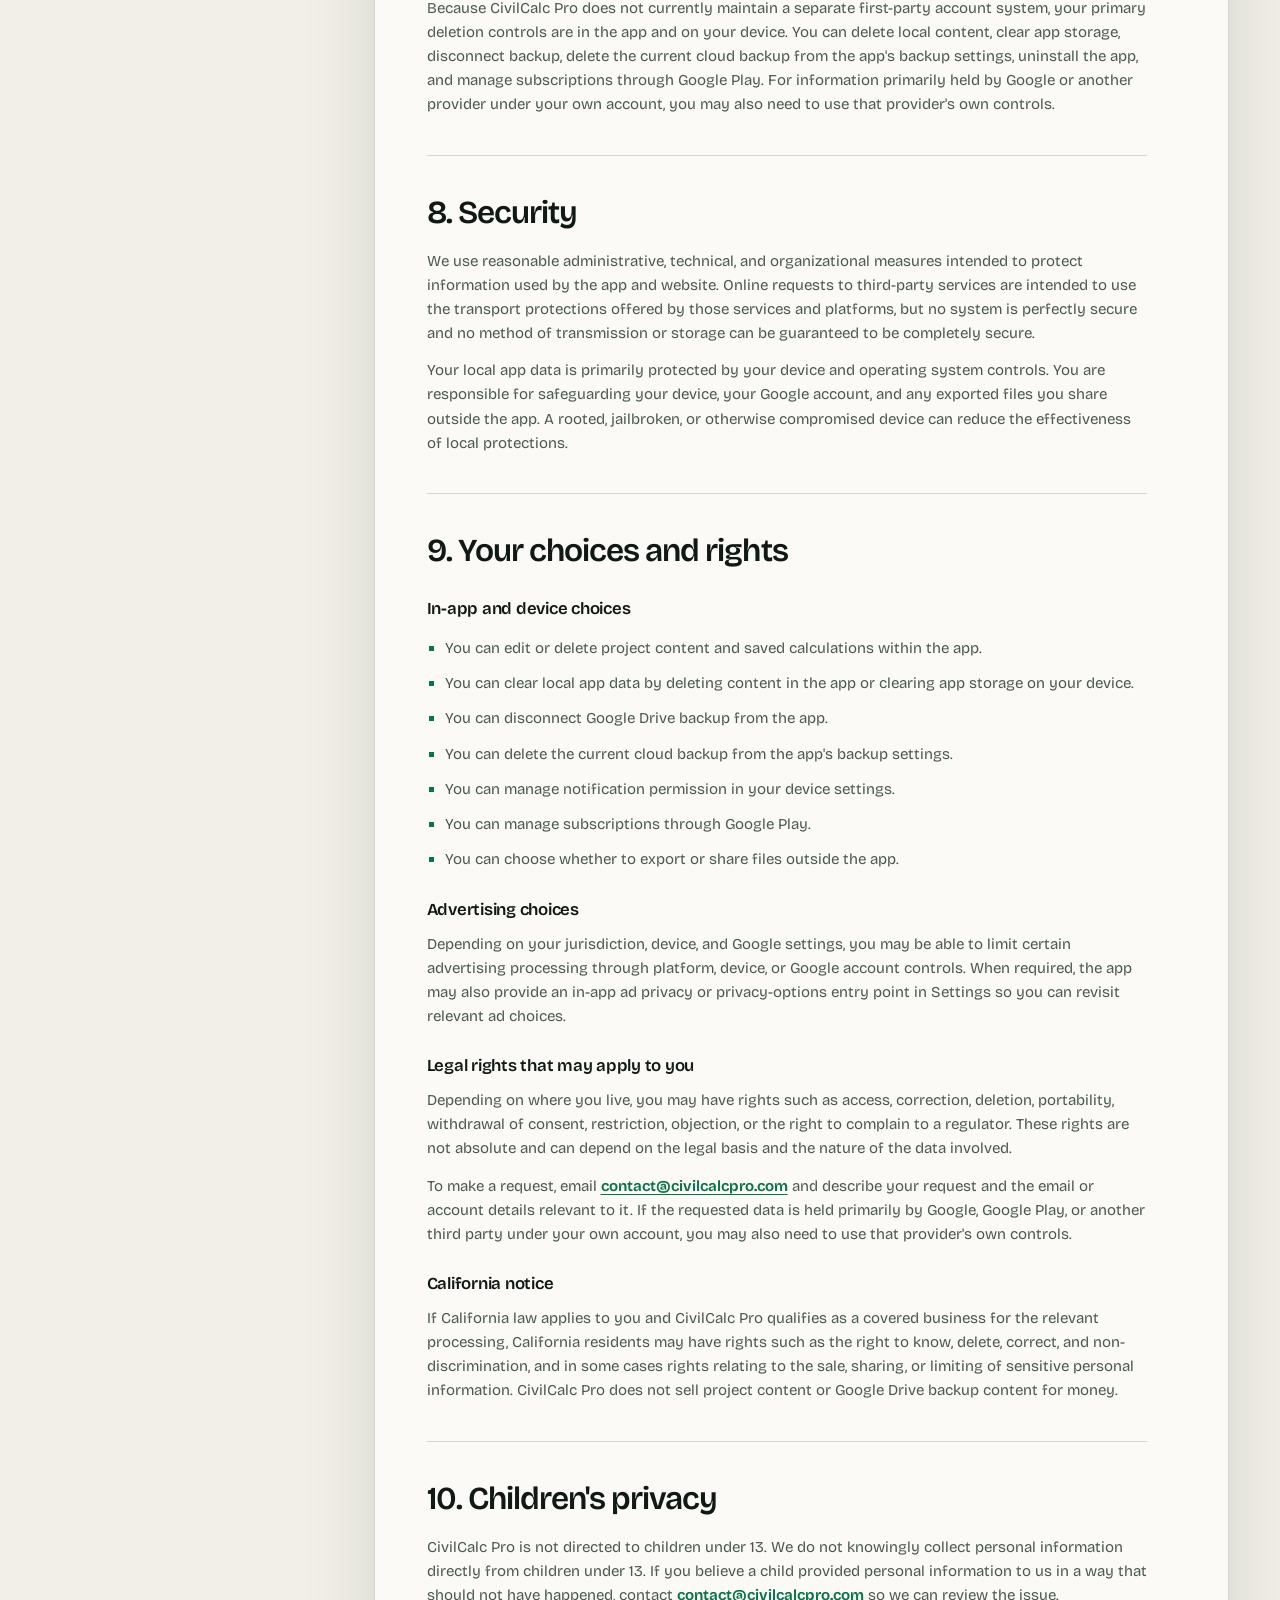
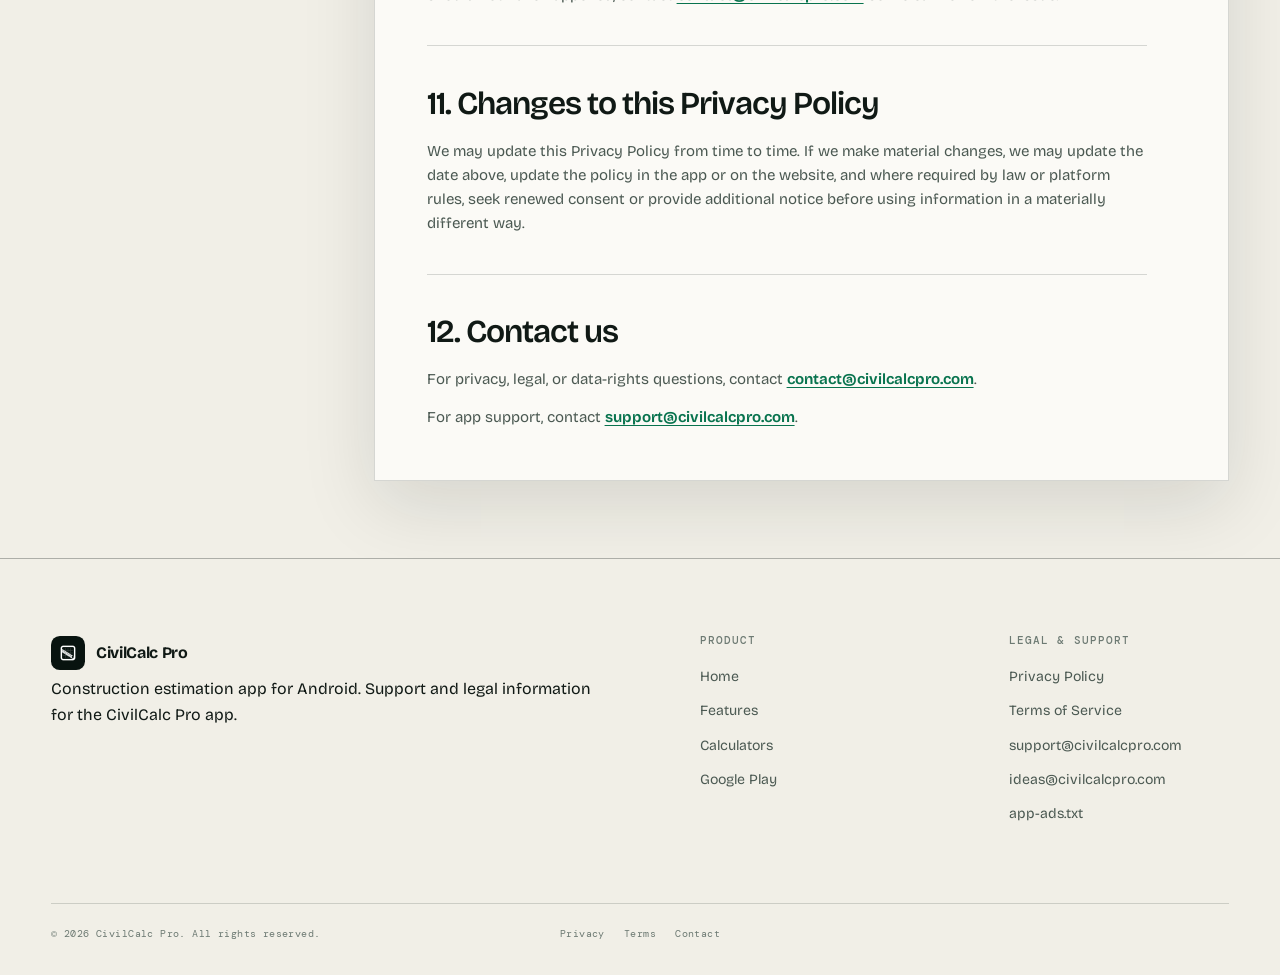
==== commit 7fdeec25: "Lee: New UI" ====
--- a/privacy/index.html
+++ b/privacy/index.html
@@ -1,419 +1,876 @@
 <!doctype html>
 <html lang="en">
-<head>
-  <meta charset="utf-8">
-  <script>
-    (function () {
-      var d = document.documentElement;
-      try {
-        var t = localStorage.getItem('ccp_theme');
-        if (t !== 'light' && t !== 'dark') {
-          t = window.matchMedia && window.matchMedia('(prefers-color-scheme: light)').matches ? 'light' : 'dark';
+  <head>
+    <meta charset="utf-8" />
+    <script>
+      (function () {
+        var d = document.documentElement;
+        try {
+          var t = localStorage.getItem("ccp_theme");
+          if (t !== "light" && t !== "dark") {
+            t =
+              window.matchMedia &&
+              window.matchMedia("(prefers-color-scheme: light)").matches
+                ? "light"
+                : "dark";
+          }
+          d.dataset.theme = t;
+        } catch (e) {
+          d.dataset.theme = "dark";
         }
-        d.dataset.theme = t;
-      } catch (e) { d.dataset.theme = 'dark'; }
-    })();
-  </script>
-  <meta name="viewport" content="width=device-width, initial-scale=1">
-  <title>Privacy Policy - CivilCalc Pro</title>
-  <meta name="description" content="Privacy Policy for CivilCalc Pro.">
-  <meta name="robots" content="index,follow">
-  <meta name="theme-color" content="#07080a">
-  <meta name="application-name" content="CivilCalc Pro">
-  <meta name="apple-mobile-web-app-title" content="CivilCalc Pro">
-  <link rel="icon" href="/favicon.ico" sizes="any">
-  <link rel="shortcut icon" href="/favicon.ico">
-  <link rel="icon" type="image/png" sizes="48x48" href="/favicon-48x48.png">
-  <link rel="icon" type="image/png" sizes="32x32" href="/favicon-32x32.png">
-  <link rel="icon" type="image/png" sizes="16x16" href="/favicon-16x16.png">
-  <link rel="apple-touch-icon" sizes="180x180" href="/apple-touch-icon.png">
-  <link rel="manifest" href="/site.webmanifest">
-  <link rel="canonical" href="https://civilcalcpro.com/privacy/">
-  <meta property="og:site_name" content="CivilCalc Pro">
-  <meta property="og:type" content="website">
-  <meta property="og:title" content="Privacy Policy - CivilCalc Pro">
-  <meta property="og:description" content="Privacy Policy for CivilCalc Pro.">
-  <meta property="og:url" content="https://civilcalcpro.com/privacy/">
-  <meta property="og:image" content="https://civilcalcpro.com/logo-512.png">
-  <meta property="og:image:width" content="512">
-  <meta property="og:image:height" content="512">
-  <meta property="og:image:alt" content="CivilCalc Pro logo">
-  <meta name="twitter:card" content="summary">
-  <meta name="twitter:title" content="Privacy Policy - CivilCalc Pro">
-  <meta name="twitter:description" content="Privacy Policy for CivilCalc Pro.">
-  <meta name="twitter:image" content="https://civilcalcpro.com/logo-512.png">
-  <link rel="preconnect" href="https://fonts.googleapis.com">
-  <link rel="preconnect" href="https://fonts.gstatic.com" crossorigin>
-  <link rel="stylesheet" href="https://fonts.googleapis.com/css2?family=Inter:wght@400;500;600;700&display=swap">
-  <link rel="stylesheet" href="/assets/styles.css">
-</head>
-<body>
-  <a class="skip-link" href="#main">Skip to content</a>
-  <header class="site-header">
-    <div class="container nav">
-      <a class="brand" href="/" aria-label="CivilCalc Pro home">
-        <span class="brand-mark"><img src="/public/images/adaptive-icon.png" alt="CivilCalc Pro logo"></span>
-        <span>CivilCalc Pro</span>
-      </a>
-      <nav class="nav-links" aria-label="Primary">
-        <a href="/">Home</a>
-        <a class="active" href="/privacy/">Privacy Policy</a>
-        <a href="/terms/">Terms of Service</a>
-      </nav>
-      <div class="nav-right">
-        <button type="button" class="theme-toggle" data-theme-toggle aria-label="Switch to light theme" title="Toggle theme">
-          <svg class="ico-moon" viewBox="0 0 24 24" fill="none" stroke="currentColor" stroke-width="1.7" stroke-linecap="round" stroke-linejoin="round" aria-hidden="true"><path d="M21 12.8A9 9 0 1 1 11.2 3a7 7 0 0 0 9.8 9.8z"/></svg>
-          <svg class="ico-sun" viewBox="0 0 24 24" fill="none" stroke="currentColor" stroke-width="1.7" stroke-linecap="round" stroke-linejoin="round" aria-hidden="true"><circle cx="12" cy="12" r="4"/><path d="M12 2v2"/><path d="M12 20v2"/><path d="m4.93 4.93 1.41 1.41"/><path d="m17.66 17.66 1.41 1.41"/><path d="M2 12h2"/><path d="M20 12h2"/><path d="m4.93 19.07 1.41-1.41"/><path d="m17.66 6.34 1.41-1.41"/></svg>
-        </button>
-      </div>
-    </div>
-  </header>
-
-  <main id="main" class="container policy-layout">
-    <aside class="toc policy-card" aria-label="Table of contents">
-      <h2>On this page</h2>
-      <ol>
-        <li><a href="#scope">Scope and controller</a></li>
-        <li><a href="#collect">Information we collect</a></li>
-        <li><a href="#use">How we use information</a></li>
-        <li><a href="#google-data">Google account and backup data</a></li>
-        <li><a href="#ads">Advertising and ad privacy choices</a></li>
-        <li><a href="#share">How information is shared</a></li>
-        <li><a href="#retention">Retention and deletion</a></li>
-        <li><a href="#security">Security</a></li>
-        <li><a href="#rights">Your choices and rights</a></li>
-        <li><a href="#children">Children</a></li>
-        <li><a href="#changes">Changes</a></li>
-        <li><a href="#contact">Contact us</a></li>
-      </ol>
-    </aside>
-
-    <article class="policy-card">
-      <div class="eyebrow">Privacy Policy</div>
-      <h1>Privacy Policy for CivilCalc Pro</h1>
-      <div class="policy-meta">
-        <span>Effective date: April 22, 2026</span>
-        <span>Last updated: April 22, 2026</span>
-        <span>Applies to the Android app and civilcalcpro.com</span>
-      </div>
-
-      <section class="summary-box">
-        <strong>Plain-language summary.</strong>
-        <p>CivilCalc Pro mainly stores your project and calculation data on your device. Optional features introduce third-party processing: Google Drive backup uses your Google account only if you enable it, Google Play handles purchases and subscriptions, Google Mobile Ads supports the free tier, and website hosting may generate standard request logs. We do not sell your project content or Google Drive backup content for money.</p>
-      </section>
-
-      <section id="scope" class="content-section">
-        <h2>1. Scope and controller</h2>
-        <p>This Privacy Policy explains how CivilCalc Pro ("<strong>CivilCalc Pro</strong>," "<strong>we</strong>," "<strong>us</strong>," or "<strong>our</strong>") handles information when you use the CivilCalc Pro Android application and the civilcalcpro.com website.</p>
-        <p>For privacy and legal inquiries, contact <a href="mailto:contact@civilcalcpro.com">contact@civilcalcpro.com</a>. For app support, contact <a href="mailto:support@civilcalcpro.com">support@civilcalcpro.com</a>.</p>
-        <div class="note">
-          <p><strong>Important:</strong> CivilCalc Pro does not currently require you to create a separate CivilCalc Pro account. Most app content stays on your device unless you actively choose features such as Google Drive backup, export, sharing, advertising-supported usage, or Google Play purchases.</p>
-        </div>
-      </section>
-
-      <section id="collect" class="content-section">
-        <h2>2. Information we collect</h2>
-        <p>The information involved depends on the features you choose to use.</p>
-        <div class="table-wrap">
-          <table>
-            <thead>
-              <tr>
-                <th>Category</th>
-                <th>Examples</th>
-                <th>When it is involved</th>
-              </tr>
-            </thead>
-            <tbody>
-              <tr>
-                <td><strong>Project, calculation, and settings content</strong></td>
-                <td>Project names, manually entered locations, notes, calculator inputs, results, favorites, saved defaults, theme and unit preferences, and onboarding status</td>
-                <td>When you use the app, save calculations, create projects, or save settings</td>
-              </tr>
-              <tr>
-                <td><strong>Google account information for backup</strong></td>
-                <td>Google account email address, display name, and profile photo URL</td>
-                <td>Only if you choose to connect a Google account for backup</td>
-              </tr>
-              <tr>
-                <td><strong>Backup credentials and backup file data</strong></td>
-                <td>Access tokens, locally stored long-term backup credentials or tokens, backup preferences, backup timestamps, backup file identifiers, and backup file contents containing your CivilCalc Pro data</td>
-                <td>Only if you choose Google Drive backup</td>
-              </tr>
-              <tr>
-                <td><strong>Purchase and entitlement information</strong></td>
-                <td>Product identifiers, subscription or purchase status, pricing metadata, restore status, and locally cached entitlement timestamps</td>
-                <td>When you use Google Play billing, restore purchases, or the app checks premium access</td>
-              </tr>
-              <tr>
-                <td><strong>Advertising and consent information</strong></td>
-                <td>Ad requests, ad impressions, clicks, reward completion events, consent status, privacy-choice status, IP address, device and account identifiers, app interaction data, and diagnostics handled by Google Mobile Ads and related services</td>
-                <td>When the ad-supported version of the app loads or displays ads, or when ad privacy choices are shown</td>
-              </tr>
-              <tr>
-                <td><strong>Device, network, and permission information</strong></td>
-                <td>Internet reachability checks, device or platform context needed for backup, purchases, ad loading, and notification-permission status</td>
-                <td>When online features are used or checked</td>
-              </tr>
-              <tr>
-                <td><strong>Notifications</strong></td>
-                <td>Backup-progress notifications and related notification-permission state</td>
-                <td>Only if your device grants notification permission</td>
-              </tr>
-              <tr>
-                <td><strong>Export and sharing actions</strong></td>
-                <td>Generated PDF, CSV, or text exports and information you choose to pass into your device's share sheet</td>
-                <td>Only when you export or share</td>
-              </tr>
-              <tr>
-                <td><strong>Support communications</strong></td>
-                <td>Your email address, name, and the content of messages or attachments you send us</td>
-                <td>When you contact support or send privacy or legal requests</td>
-              </tr>
-              <tr>
-                <td><strong>Website request data</strong></td>
-                <td>Standard web request logs such as IP address, user agent, referrer, and request metadata handled by the site host</td>
-                <td>When you visit civilcalcpro.com</td>
-              </tr>
-            </tbody>
-          </table>
-        </div>
-
-        <h3>Information you enter into the app</h3>
-        <p>Project names, typed locations, notes, calculation inputs, results, favorites, and settings are content you choose to create or save in the app. By default, these are stored locally on your device so you can reopen and manage your work.</p>
-
-        <h3>Information we do not need for core local use</h3>
-        <p>You can use the app's local calculator and storage features without creating a separate CivilCalc Pro account. Google account information is involved only if you decide to connect Google Drive backup.</p>
-
-        <h3>Payments</h3>
-        <p>Payments are processed by Google Play. CivilCalc Pro does not collect or store your full payment card number. We may receive or store purchase status and entitlement information necessary to unlock paid features, restore purchases, or verify access.</p>
-      </section>
-
-      <section id="use" class="content-section">
-        <h2>3. How we use information</h2>
-        <p>We use information only for the purposes described below.</p>
-        <div class="table-wrap">
-          <table>
-            <thead>
-              <tr>
-                <th>Purpose</th>
-                <th>Examples</th>
-                <th>Typical legal basis where applicable</th>
-              </tr>
-            </thead>
-            <tbody>
-              <tr>
-                <td><strong>Provide the app's core functions</strong></td>
-                <td>Run calculators, save projects, reopen history, remember settings, and generate results</td>
-                <td>Performance of the service you request; legitimate interests in operating the app</td>
-              </tr>
-              <tr>
-                <td><strong>Provide optional backup and restore</strong></td>
-                <td>Connect your Google account, create backups, restore prior backups, delete the current cloud backup, and maintain the backup connection you requested</td>
-                <td>Your consent or choice to enable the feature; performance of the requested service</td>
-              </tr>
-              <tr>
-                <td><strong>Process purchases and subscriptions</strong></td>
-                <td>Unlock premium features, restore purchases, validate access, and reduce fraud or abuse</td>
-                <td>Performance of a contract; legitimate interests; legal obligations where applicable</td>
-              </tr>
-              <tr>
-                <td><strong>Serve, measure, and protect ads</strong></td>
-                <td>Display interstitial or rewarded ads in the free tier, show privacy-choice flows where required, and confirm when rewarded access has been completed</td>
-                <td>Legitimate interests and, where required by law, consent</td>
-              </tr>
-              <tr>
-                <td><strong>Respond to requests and support messages</strong></td>
-                <td>Reply to support, privacy, or legal inquiries and document how requests were handled</td>
-                <td>Legitimate interests; legal obligations where applicable</td>
-              </tr>
-              <tr>
-                <td><strong>Maintain, secure, and improve the service</strong></td>
-                <td>Troubleshoot backup failures, maintain service integrity, investigate misuse, and keep website hosting operational</td>
-                <td>Legitimate interests</td>
-              </tr>
-            </tbody>
-          </table>
-        </div>
-      </section>
-
-      <section id="google-data" class="content-section">
-        <h2>4. Google account and Google Drive backup data</h2>
-        <p>CivilCalc Pro requests Google account access only if you choose to enable backup. That feature is intended to let you back up and restore your CivilCalc Pro data using your own Google account.</p>
-        <ul class="inline-list">
-          <li>We use Google account information such as your email address, display name, and profile photo URL to show which account is connected for backup and to maintain the backup connection on your device.</li>
-          <li>We use the Google Drive application-data area only to create, read, update, restore, or delete CivilCalc Pro backup files associated with the app.</li>
-          <li>Backup files can include your projects, saved calculations, favorites, settings, and onboarding state.</li>
-          <li>To support optional background or headless auto-sync behavior, the app stores backup-related credentials or tokens and related backup metadata locally on the device.</li>
-          <li>Connecting a Google account for backup does not create a separate CivilCalc Pro account with us.</li>
-          <li>We do <strong>not</strong> use Google Drive backup data for advertising, data brokerage, or unrelated profiling.</li>
-          <li>We do <strong>not</strong> sell your Google Drive backup content for money.</li>
-        </ul>
-        <div class="warning">
-          <p><strong>Backup content can include personal or project information that you choose to type into the app</strong>, such as project names, manually entered locations, notes, calculation inputs, results, and settings. Only enable backup if you are comfortable storing that information in your own Google account's app-specific Drive storage.</p>
-        </div>
-      </section>
-
-      <section id="ads" class="content-section">
-        <h2>5. Advertising and ad privacy choices</h2>
-        <p>The free tier of CivilCalc Pro may use Google Mobile Ads, including interstitial and rewarded ad formats. Depending on your region, device state, and legal requirements, the app may also present ad-consent or privacy-choice flows at launch and may expose a privacy-choices entry point in Settings.</p>
-        <ul class="inline-list">
-          <li>Advertising providers may process data such as IP address, general location derived from IP, device or account identifiers, app interaction events, and diagnostics according to their own policies and service terms.</li>
-          <li>Rewarded ads may be used to unlock specific actions in the free tier unless you hold a paid entitlement that removes that requirement.</li>
-          <li>You can use device and platform controls to limit certain advertising identifiers or personalization where those controls are offered.</li>
-        </ul>
-      </section>
-
-      <section id="share" class="content-section">
-        <h2>6. How information is shared</h2>
-        <p>We do not sell your personal information for money. We share or disclose information only in the following situations:</p>
-        <ul class="inline-list">
-          <li><strong>Service providers and platform operators:</strong> for example Google Play Billing, Google Sign-In, Google Drive, Google Mobile Ads, and the providers used to host the website.</li>
-          <li><strong>When you choose to share or export:</strong> if you export a PDF or CSV or use your device's sharing tools, the receiving apps, platforms, or contacts process the information under their own terms and privacy rules.</li>
-          <li><strong>Legal or safety reasons:</strong> where reasonably necessary to comply with law, regulation, court order, enforceable request, or to protect rights, users, or the service.</li>
-          <li><strong>Business transfer scenarios:</strong> if the app or related assets are reorganized, merged, financed, or transferred, information may be transferred as part of that process subject to applicable law.</li>
-        </ul>
-
-        <h3>Third-party services used by or with CivilCalc Pro</h3>
-        <ul class="inline-list">
-          <li>Google Play Billing for subscriptions and one-time purchases</li>
-          <li>Google Mobile Ads for advertising and related privacy-choice flows</li>
-          <li>Google Sign-In and Google Drive for optional backup and restore</li>
-          <li>Website hosting providers for civilcalcpro.com</li>
-          <li>Connectivity checks that may reach Google or Cloudflare endpoints when the app verifies internet access for certain online features</li>
-        </ul>
-
-        <h3>International transfers</h3>
-        <p>Some third-party providers operate globally, which means information may be processed in countries other than your own. Where applicable, those providers are responsible for the safeguards and mechanisms they use for international data transfers under their own services and agreements.</p>
-      </section>
-
-      <section id="retention" class="content-section">
-        <h2>7. Retention and deletion</h2>
-        <ul class="inline-list">
-          <li><strong>Local app data:</strong> retained on your device until you edit or delete it in the app, clear app storage, or uninstall the app.</li>
-          <li><strong>Backup connection details and locally stored backup credentials:</strong> retained on your device while backup remains connected, until removed, app storage is cleared, or the app is uninstalled.</li>
-          <li><strong>Google Drive backup files:</strong> retained in your Google account's app-specific storage until replaced, deleted from within the app, or otherwise removed from that account. Disconnecting backup in the app does not by itself guarantee deletion of an existing cloud backup file.</li>
-          <li><strong>Purchase and entitlement records:</strong> retained locally as needed to manage access, restoration, and fraud prevention, subject to Google Play's own records and retention.</li>
-          <li><strong>Support emails and attachments:</strong> retained for as long as reasonably necessary to respond, document requests, resolve disputes, or satisfy legal obligations.</li>
-          <li><strong>Website request logs:</strong> retained according to the hosting provider's practices.</li>
-        </ul>
-
-        <h3>Deletion controls</h3>
-        <p>Because CivilCalc Pro does not currently maintain a separate first-party account system, your primary deletion controls are in the app and on your device. You can delete local content, clear app storage, disconnect backup, delete the current cloud backup from the app's backup settings, uninstall the app, and manage subscriptions through Google Play. For information primarily held by Google or another provider under your own account, you may also need to use that provider's own controls.</p>
-      </section>
-
-      <section id="security" class="content-section">
-        <h2>8. Security</h2>
-        <p>We use reasonable administrative, technical, and organizational measures intended to protect information used by the app and website. Online requests to third-party services are intended to use the transport protections offered by those services and platforms, but no system is perfectly secure and no method of transmission or storage can be guaranteed to be completely secure.</p>
-        <p>Your local app data is primarily protected by your device and operating system controls. You are responsible for safeguarding your device, your Google account, and any exported files you share outside the app. A rooted, jailbroken, or otherwise compromised device can reduce the effectiveness of local protections.</p>
-      </section>
-
-      <section id="rights" class="content-section">
-        <h2>9. Your choices and rights</h2>
-        <h3>In-app and device choices</h3>
-        <ul class="inline-list">
-          <li>You can edit or delete project content and saved calculations within the app.</li>
-          <li>You can clear local app data by deleting content in the app or clearing app storage on your device.</li>
-          <li>You can disconnect Google Drive backup from the app.</li>
-          <li>You can delete the current cloud backup from the app's backup settings.</li>
-          <li>You can manage notification permission in your device settings.</li>
-          <li>You can manage subscriptions through Google Play.</li>
-          <li>You can choose whether to export or share files outside the app.</li>
-        </ul>
-
-        <h3>Advertising choices</h3>
-        <p>Depending on your jurisdiction, device, and Google settings, you may be able to limit certain advertising processing through platform, device, or Google account controls. When required, the app may also provide an in-app ad privacy or privacy-options entry point in Settings so you can revisit relevant ad choices.</p>
-
-        <h3>Legal rights that may apply to you</h3>
-        <p>Depending on where you live, you may have rights such as access, correction, deletion, portability, withdrawal of consent, restriction, objection, or the right to complain to a regulator. These rights are not absolute and can depend on the legal basis and the nature of the data involved.</p>
-        <p>To make a request, email <a href="mailto:contact@civilcalcpro.com">contact@civilcalcpro.com</a> and describe your request and the email or account details relevant to it. If the requested data is held primarily by Google, Google Play, or another third party under your own account, you may also need to use that provider's own controls.</p>
-
-        <h3>California notice</h3>
-        <p>If California law applies to you and CivilCalc Pro qualifies as a covered business for the relevant processing, California residents may have rights such as the right to know, delete, correct, and non-discrimination, and in some cases rights relating to the sale, sharing, or limiting of sensitive personal information. CivilCalc Pro does not sell project content or Google Drive backup content for money.</p>
-      </section>
-
-      <section id="children" class="content-section">
-        <h2>10. Children's privacy</h2>
-        <p>CivilCalc Pro is not directed to children under 13. We do not knowingly collect personal information directly from children under 13. If you believe a child provided personal information to us in a way that should not have happened, contact <a href="mailto:contact@civilcalcpro.com">contact@civilcalcpro.com</a> so we can review the issue.</p>
-      </section>
-
-      <section id="changes" class="content-section">
-        <h2>11. Changes to this Privacy Policy</h2>
-        <p>We may update this Privacy Policy from time to time. If we make material changes, we may update the date above, update the policy in the app or on the website, and where required by law or platform rules, seek renewed consent or provide additional notice before using information in a materially different way.</p>
-      </section>
-
-      <section id="contact" class="content-section">
-        <h2>12. Contact us</h2>
-        <p>For privacy, legal, or data-rights questions, contact <a href="mailto:contact@civilcalcpro.com">contact@civilcalcpro.com</a>.</p>
-        <p>For app support, contact <a href="mailto:support@civilcalcpro.com">support@civilcalcpro.com</a>.</p>
-      </section>
-    </article>
-  </main>
-
-  <footer class="site-footer">
-    <div class="container">
-      <div class="footer-grid">
-        <div class="footer-card">
-          <div class="footer-brand">
-            <span class="brand-mark"><img src="/public/images/adaptive-icon.png" alt="CivilCalc Pro logo"></span>
-            <span>CivilCalc Pro</span>
-          </div>
-          <p>Construction estimation app for Android. Support and legal information for the CivilCalc Pro app.</p>
-        </div>
-
-        <div class="footer-card">
-          <h2 class="section-title">Product</h2>
-          <ul class="list-tight">
-            <li><a href="/">Home</a></li>
-            <li><a href="/#features">Features</a></li>
-            <li><a href="/#calculators">Calculators</a></li>
-            <li><a href="https://play.google.com/store/apps/details?id=com.leestudios.civilcalcpro" rel="noopener noreferrer">Google Play</a></li>
-          </ul>
-        </div>
-
-        <div class="footer-card">
-          <h2 class="section-title">Legal &amp; support</h2>
-          <ul class="list-tight">
-            <li><a href="/privacy/">Privacy Policy</a></li>
-            <li><a href="/terms/">Terms of Service</a></li>
-            <li><a href="mailto:support@civilcalcpro.com">support@civilcalcpro.com</a></li>
-            <li><a href="mailto:ideas@civilcalcpro.com?subject=CivilCalc%20Pro%20-%20Feature%20request">ideas@civilcalcpro.com</a></li>
-            <li><a href="/app-ads.txt">app-ads.txt</a></li>
-          </ul>
+      })();
+    </script>
+    <meta
+      name="viewport"
+      content="width=device-width, initial-scale=1, viewport-fit=cover"
+    />
+    <title>Privacy Policy - CivilCalc Pro</title>
+    <meta name="description" content="Privacy Policy for CivilCalc Pro." />
+    <meta name="robots" content="index,follow" />
+    <meta name="theme-color" content="#0a100d" />
+    <meta name="application-name" content="CivilCalc Pro" />
+    <meta name="apple-mobile-web-app-title" content="CivilCalc Pro" />
+    <link rel="icon" href="/favicon.ico" sizes="any" />
+    <link rel="shortcut icon" href="/favicon.ico" />
+    <link rel="icon" type="image/png" sizes="48x48" href="/favicon-48x48.png" />
+    <link rel="icon" type="image/png" sizes="32x32" href="/favicon-32x32.png" />
+    <link rel="icon" type="image/png" sizes="16x16" href="/favicon-16x16.png" />
+    <link rel="apple-touch-icon" sizes="180x180" href="/apple-touch-icon.png" />
+    <link rel="manifest" href="/site.webmanifest" />
+    <link rel="canonical" href="https://civilcalcpro.com/privacy/" />
+    <meta property="og:site_name" content="CivilCalc Pro" />
+    <meta property="og:type" content="website" />
+    <meta property="og:title" content="Privacy Policy - CivilCalc Pro" />
+    <meta
+      property="og:description"
+      content="Privacy Policy for CivilCalc Pro."
+    />
+    <meta property="og:url" content="https://civilcalcpro.com/privacy/" />
+    <meta property="og:image" content="https://civilcalcpro.com/logo-512.png" />
+    <meta property="og:image:width" content="512" />
+    <meta property="og:image:height" content="512" />
+    <meta property="og:image:alt" content="CivilCalc Pro logo" />
+    <meta name="twitter:card" content="summary" />
+    <meta name="twitter:title" content="Privacy Policy - CivilCalc Pro" />
+    <meta
+      name="twitter:description"
+      content="Privacy Policy for CivilCalc Pro."
+    />
+    <meta
+      name="twitter:image"
+      content="https://civilcalcpro.com/logo-512.png"
+    />
+    <link rel="preconnect" href="https://fonts.googleapis.com" />
+    <link rel="preconnect" href="https://fonts.gstatic.com" crossorigin />
+    <link
+      rel="stylesheet"
+      href="https://fonts.googleapis.com/css2?family=Bricolage+Grotesque:opsz,wght@12..96,400;12..96,500;12..96,600;12..96,700;12..96,800&amp;family=DM+Mono:wght@400;500&amp;family=Instrument+Serif:ital@0;1&amp;display=swap"
+    />
+    <link rel="stylesheet" href="/assets/styles.css" />
+  </head>
+  <body>
+    <a class="skip-link" href="#main">Skip to content</a>
+    <header class="site-header">
+      <div class="container nav">
+        <a class="brand" href="/" aria-label="CivilCalc Pro home">
+          <span class="brand-mark"
+            ><img
+              src="/public/images/adaptive-icon.png"
+              alt="CivilCalc Pro logo"
+          /></span>
+          <span>CivilCalc Pro</span>
+        </a>
+        <nav class="nav-links" aria-label="Primary">
+          <a href="/">Home</a>
+          <a class="active" href="/privacy/">Privacy Policy</a>
+          <a href="/terms/">Terms of Service</a>
+        </nav>
+        <div class="nav-right">
+          <button
+            type="button"
+            class="theme-toggle"
+            data-theme-toggle
+            aria-label="Switch to light theme"
+            title="Toggle theme"
+          >
+            <svg
+              class="ico-moon"
+              viewBox="0 0 24 24"
+              fill="none"
+              stroke="currentColor"
+              stroke-width="1.7"
+              stroke-linecap="round"
+              stroke-linejoin="round"
+              aria-hidden="true"
+            >
+              <path d="M21 12.8A9 9 0 1 1 11.2 3a7 7 0 0 0 9.8 9.8z" />
+            </svg>
+            <svg
+              class="ico-sun"
+              viewBox="0 0 24 24"
+              fill="none"
+              stroke="currentColor"
+              stroke-width="1.7"
+              stroke-linecap="round"
+              stroke-linejoin="round"
+              aria-hidden="true"
+            >
+              <circle cx="12" cy="12" r="4" />
+              <path d="M12 2v2" />
+              <path d="M12 20v2" />
+              <path d="m4.93 4.93 1.41 1.41" />
+              <path d="m17.66 17.66 1.41 1.41" />
+              <path d="M2 12h2" />
+              <path d="M20 12h2" />
+              <path d="m4.93 19.07 1.41-1.41" />
+              <path d="m17.66 6.34 1.41-1.41" />
+            </svg>
+          </button>
         </div>
       </div>
-
-      <div class="footer-bottom">
-        <p>&copy; <span id="year">2026</span> CivilCalc Pro. All rights reserved.</p>
-        <div class="meta-links">
-          <a href="/privacy/">Privacy</a>
-          <a href="/terms/">Terms</a>
-          <a href="mailto:contact@civilcalcpro.com">Contact</a>
+    </header>
+
+    <main id="main" class="container policy-layout">
+      <aside class="toc policy-card" aria-label="Table of contents">
+        <h2>On this page</h2>
+        <ol>
+          <li><a href="#scope">Scope and controller</a></li>
+          <li><a href="#collect">Information we collect</a></li>
+          <li><a href="#use">How we use information</a></li>
+          <li><a href="#google-data">Google account and backup data</a></li>
+          <li><a href="#ads">Advertising and ad privacy choices</a></li>
+          <li><a href="#share">How information is shared</a></li>
+          <li><a href="#retention">Retention and deletion</a></li>
+          <li><a href="#security">Security</a></li>
+          <li><a href="#rights">Your choices and rights</a></li>
+          <li><a href="#children">Children</a></li>
+          <li><a href="#changes">Changes</a></li>
+          <li><a href="#contact">Contact us</a></li>
+        </ol>
+      </aside>
+
+      <article class="policy-card">
+        <div class="eyebrow">Privacy Policy</div>
+        <h1>Privacy Policy for CivilCalc Pro</h1>
+        <div class="policy-meta">
+          <span>Effective date: April 22, 2026</span>
+          <span>Last updated: April 22, 2026</span>
+          <span>Applies to the Android app and civilcalcpro.com</span>
+        </div>
+
+        <section class="summary-box">
+          <strong>Plain-language summary.</strong>
+          <p>
+            CivilCalc Pro mainly stores your project and calculation data on
+            your device. Optional features introduce third-party processing:
+            Google Drive backup uses your Google account only if you enable it,
+            Google Play handles purchases and subscriptions, Google Mobile Ads
+            supports the free tier, and website hosting may generate standard
+            request logs. We do not sell your project content or Google Drive
+            backup content for money.
+          </p>
+        </section>
+
+        <section id="scope" class="content-section">
+          <h2>1. Scope and controller</h2>
+          <p>
+            This Privacy Policy explains how CivilCalc Pro ("<strong
+              >CivilCalc Pro</strong
+            >," "<strong>we</strong>," "<strong>us</strong>," or
+            "<strong>our</strong>") handles information when you use the
+            CivilCalc Pro Android application and the civilcalcpro.com website.
+          </p>
+          <p>
+            For privacy and legal inquiries, contact
+            <a href="mailto:contact@civilcalcpro.com"
+              >contact@civilcalcpro.com</a
+            >. For app support, contact
+            <a href="mailto:support@civilcalcpro.com"
+              >support@civilcalcpro.com</a
+            >.
+          </p>
+          <div class="note">
+            <p>
+              <strong>Important:</strong> CivilCalc Pro does not currently
+              require you to create a separate CivilCalc Pro account. Most app
+              content stays on your device unless you actively choose features
+              such as Google Drive backup, export, sharing,
+              advertising-supported usage, or Google Play purchases.
+            </p>
+          </div>
+        </section>
+
+        <section id="collect" class="content-section">
+          <h2>2. Information we collect</h2>
+          <p>
+            The information involved depends on the features you choose to use.
+          </p>
+          <div class="table-wrap">
+            <table>
+              <thead>
+                <tr>
+                  <th>Category</th>
+                  <th>Examples</th>
+                  <th>When it is involved</th>
+                </tr>
+              </thead>
+              <tbody>
+                <tr>
+                  <td>
+                    <strong>Project, calculation, and settings content</strong>
+                  </td>
+                  <td>
+                    Project names, manually entered locations, notes, calculator
+                    inputs, results, favorites, saved defaults, theme and unit
+                    preferences, and onboarding status
+                  </td>
+                  <td>
+                    When you use the app, save calculations, create projects, or
+                    save settings
+                  </td>
+                </tr>
+                <tr>
+                  <td>
+                    <strong>Google account information for backup</strong>
+                  </td>
+                  <td>
+                    Google account email address, display name, and profile
+                    photo URL
+                  </td>
+                  <td>
+                    Only if you choose to connect a Google account for backup
+                  </td>
+                </tr>
+                <tr>
+                  <td>
+                    <strong>Backup credentials and backup file data</strong>
+                  </td>
+                  <td>
+                    Access tokens, locally stored long-term backup credentials
+                    or tokens, backup preferences, backup timestamps, backup
+                    file identifiers, and backup file contents containing your
+                    CivilCalc Pro data
+                  </td>
+                  <td>Only if you choose Google Drive backup</td>
+                </tr>
+                <tr>
+                  <td><strong>Purchase and entitlement information</strong></td>
+                  <td>
+                    Product identifiers, subscription or purchase status,
+                    pricing metadata, restore status, and locally cached
+                    entitlement timestamps
+                  </td>
+                  <td>
+                    When you use Google Play billing, restore purchases, or the
+                    app checks premium access
+                  </td>
+                </tr>
+                <tr>
+                  <td><strong>Advertising and consent information</strong></td>
+                  <td>
+                    Ad requests, ad impressions, clicks, reward completion
+                    events, consent status, privacy-choice status, IP address,
+                    device and account identifiers, app interaction data, and
+                    diagnostics handled by Google Mobile Ads and related
+                    services
+                  </td>
+                  <td>
+                    When the ad-supported version of the app loads or displays
+                    ads, or when ad privacy choices are shown
+                  </td>
+                </tr>
+                <tr>
+                  <td>
+                    <strong>Device, network, and permission information</strong>
+                  </td>
+                  <td>
+                    Internet reachability checks, device or platform context
+                    needed for backup, purchases, ad loading, and
+                    notification-permission status
+                  </td>
+                  <td>When online features are used or checked</td>
+                </tr>
+                <tr>
+                  <td><strong>Notifications</strong></td>
+                  <td>
+                    Backup-progress notifications and related
+                    notification-permission state
+                  </td>
+                  <td>Only if your device grants notification permission</td>
+                </tr>
+                <tr>
+                  <td><strong>Export and sharing actions</strong></td>
+                  <td>
+                    Generated PDF, CSV, or text exports and information you
+                    choose to pass into your device's share sheet
+                  </td>
+                  <td>Only when you export or share</td>
+                </tr>
+                <tr>
+                  <td><strong>Support communications</strong></td>
+                  <td>
+                    Your email address, name, and the content of messages or
+                    attachments you send us
+                  </td>
+                  <td>
+                    When you contact support or send privacy or legal requests
+                  </td>
+                </tr>
+                <tr>
+                  <td><strong>Website request data</strong></td>
+                  <td>
+                    Standard web request logs such as IP address, user agent,
+                    referrer, and request metadata handled by the site host
+                  </td>
+                  <td>When you visit civilcalcpro.com</td>
+                </tr>
+              </tbody>
+            </table>
+          </div>
+
+          <h3>Information you enter into the app</h3>
+          <p>
+            Project names, typed locations, notes, calculation inputs, results,
+            favorites, and settings are content you choose to create or save in
+            the app. By default, these are stored locally on your device so you
+            can reopen and manage your work.
+          </p>
+
+          <h3>Information we do not need for core local use</h3>
+          <p>
+            You can use the app's local calculator and storage features without
+            creating a separate CivilCalc Pro account. Google account
+            information is involved only if you decide to connect Google Drive
+            backup.
+          </p>
+
+          <h3>Payments</h3>
+          <p>
+            Payments are processed by Google Play. CivilCalc Pro does not
+            collect or store your full payment card number. We may receive or
+            store purchase status and entitlement information necessary to
+            unlock paid features, restore purchases, or verify access.
+          </p>
+        </section>
+
+        <section id="use" class="content-section">
+          <h2>3. How we use information</h2>
+          <p>We use information only for the purposes described below.</p>
+          <div class="table-wrap">
+            <table>
+              <thead>
+                <tr>
+                  <th>Purpose</th>
+                  <th>Examples</th>
+                  <th>Typical legal basis where applicable</th>
+                </tr>
+              </thead>
+              <tbody>
+                <tr>
+                  <td><strong>Provide the app's core functions</strong></td>
+                  <td>
+                    Run calculators, save projects, reopen history, remember
+                    settings, and generate results
+                  </td>
+                  <td>
+                    Performance of the service you request; legitimate interests
+                    in operating the app
+                  </td>
+                </tr>
+                <tr>
+                  <td><strong>Provide optional backup and restore</strong></td>
+                  <td>
+                    Connect your Google account, create backups, restore prior
+                    backups, delete the current cloud backup, and maintain the
+                    backup connection you requested
+                  </td>
+                  <td>
+                    Your consent or choice to enable the feature; performance of
+                    the requested service
+                  </td>
+                </tr>
+                <tr>
+                  <td><strong>Process purchases and subscriptions</strong></td>
+                  <td>
+                    Unlock premium features, restore purchases, validate access,
+                    and reduce fraud or abuse
+                  </td>
+                  <td>
+                    Performance of a contract; legitimate interests; legal
+                    obligations where applicable
+                  </td>
+                </tr>
+                <tr>
+                  <td><strong>Serve, measure, and protect ads</strong></td>
+                  <td>
+                    Display interstitial or rewarded ads in the free tier, show
+                    privacy-choice flows where required, and confirm when
+                    rewarded access has been completed
+                  </td>
+                  <td>
+                    Legitimate interests and, where required by law, consent
+                  </td>
+                </tr>
+                <tr>
+                  <td>
+                    <strong>Respond to requests and support messages</strong>
+                  </td>
+                  <td>
+                    Reply to support, privacy, or legal inquiries and document
+                    how requests were handled
+                  </td>
+                  <td>
+                    Legitimate interests; legal obligations where applicable
+                  </td>
+                </tr>
+                <tr>
+                  <td>
+                    <strong>Maintain, secure, and improve the service</strong>
+                  </td>
+                  <td>
+                    Troubleshoot backup failures, maintain service integrity,
+                    investigate misuse, and keep website hosting operational
+                  </td>
+                  <td>Legitimate interests</td>
+                </tr>
+              </tbody>
+            </table>
+          </div>
+        </section>
+
+        <section id="google-data" class="content-section">
+          <h2>4. Google account and Google Drive backup data</h2>
+          <p>
+            CivilCalc Pro requests Google account access only if you choose to
+            enable backup. That feature is intended to let you back up and
+            restore your CivilCalc Pro data using your own Google account.
+          </p>
+          <ul class="inline-list">
+            <li>
+              We use Google account information such as your email address,
+              display name, and profile photo URL to show which account is
+              connected for backup and to maintain the backup connection on your
+              device.
+            </li>
+            <li>
+              We use the Google Drive application-data area only to create,
+              read, update, restore, or delete CivilCalc Pro backup files
+              associated with the app.
+            </li>
+            <li>
+              Backup files can include your projects, saved calculations,
+              favorites, settings, and onboarding state.
+            </li>
+            <li>
+              To support optional background or headless auto-sync behavior, the
+              app stores backup-related credentials or tokens and related backup
+              metadata locally on the device.
+            </li>
+            <li>
+              Connecting a Google account for backup does not create a separate
+              CivilCalc Pro account with us.
+            </li>
+            <li>
+              We do <strong>not</strong> use Google Drive backup data for
+              advertising, data brokerage, or unrelated profiling.
+            </li>
+            <li>
+              We do <strong>not</strong> sell your Google Drive backup content
+              for money.
+            </li>
+          </ul>
+          <div class="warning">
+            <p>
+              <strong
+                >Backup content can include personal or project information that
+                you choose to type into the app</strong
+              >, such as project names, manually entered locations, notes,
+              calculation inputs, results, and settings. Only enable backup if
+              you are comfortable storing that information in your own Google
+              account's app-specific Drive storage.
+            </p>
+          </div>
+        </section>
+
+        <section id="ads" class="content-section">
+          <h2>5. Advertising and ad privacy choices</h2>
+          <p>
+            The free tier of CivilCalc Pro may use Google Mobile Ads, including
+            interstitial and rewarded ad formats. Depending on your region,
+            device state, and legal requirements, the app may also present
+            ad-consent or privacy-choice flows at launch and may expose a
+            privacy-choices entry point in Settings.
+          </p>
+          <ul class="inline-list">
+            <li>
+              Advertising providers may process data such as IP address, general
+              location derived from IP, device or account identifiers, app
+              interaction events, and diagnostics according to their own
+              policies and service terms.
+            </li>
+            <li>
+              Rewarded ads may be used to unlock specific actions in the free
+              tier unless you hold a paid entitlement that removes that
+              requirement.
+            </li>
+            <li>
+              You can use device and platform controls to limit certain
+              advertising identifiers or personalization where those controls
+              are offered.
+            </li>
+          </ul>
+        </section>
+
+        <section id="share" class="content-section">
+          <h2>6. How information is shared</h2>
+          <p>
+            We do not sell your personal information for money. We share or
+            disclose information only in the following situations:
+          </p>
+          <ul class="inline-list">
+            <li>
+              <strong>Service providers and platform operators:</strong> for
+              example Google Play Billing, Google Sign-In, Google Drive, Google
+              Mobile Ads, and the providers used to host the website.
+            </li>
+            <li>
+              <strong>When you choose to share or export:</strong> if you export
+              a PDF or CSV or use your device's sharing tools, the receiving
+              apps, platforms, or contacts process the information under their
+              own terms and privacy rules.
+            </li>
+            <li>
+              <strong>Legal or safety reasons:</strong> where reasonably
+              necessary to comply with law, regulation, court order, enforceable
+              request, or to protect rights, users, or the service.
+            </li>
+            <li>
+              <strong>Business transfer scenarios:</strong> if the app or
+              related assets are reorganized, merged, financed, or transferred,
+              information may be transferred as part of that process subject to
+              applicable law.
+            </li>
+          </ul>
+
+          <h3>Third-party services used by or with CivilCalc Pro</h3>
+          <ul class="inline-list">
+            <li>
+              Google Play Billing for subscriptions and one-time purchases
+            </li>
+            <li>
+              Google Mobile Ads for advertising and related privacy-choice flows
+            </li>
+            <li>
+              Google Sign-In and Google Drive for optional backup and restore
+            </li>
+            <li>Website hosting providers for civilcalcpro.com</li>
+            <li>
+              Connectivity checks that may reach Google or Cloudflare endpoints
+              when the app verifies internet access for certain online features
+            </li>
+          </ul>
+
+          <h3>International transfers</h3>
+          <p>
+            Some third-party providers operate globally, which means information
+            may be processed in countries other than your own. Where applicable,
+            those providers are responsible for the safeguards and mechanisms
+            they use for international data transfers under their own services
+            and agreements.
+          </p>
+        </section>
+
+        <section id="retention" class="content-section">
+          <h2>7. Retention and deletion</h2>
+          <ul class="inline-list">
+            <li>
+              <strong>Local app data:</strong> retained on your device until you
+              edit or delete it in the app, clear app storage, or uninstall the
+              app.
+            </li>
+            <li>
+              <strong
+                >Backup connection details and locally stored backup
+                credentials:</strong
+              >
+              retained on your device while backup remains connected, until
+              removed, app storage is cleared, or the app is uninstalled.
+            </li>
+            <li>
+              <strong>Google Drive backup files:</strong> retained in your
+              Google account's app-specific storage until replaced, deleted from
+              within the app, or otherwise removed from that account.
+              Disconnecting backup in the app does not by itself guarantee
+              deletion of an existing cloud backup file.
+            </li>
+            <li>
+              <strong>Purchase and entitlement records:</strong> retained
+              locally as needed to manage access, restoration, and fraud
+              prevention, subject to Google Play's own records and retention.
+            </li>
+            <li>
+              <strong>Support emails and attachments:</strong> retained for as
+              long as reasonably necessary to respond, document requests,
+              resolve disputes, or satisfy legal obligations.
+            </li>
+            <li>
+              <strong>Website request logs:</strong> retained according to the
+              hosting provider's practices.
+            </li>
+          </ul>
+
+          <h3>Deletion controls</h3>
+          <p>
+            Because CivilCalc Pro does not currently maintain a separate
+            first-party account system, your primary deletion controls are in
+            the app and on your device. You can delete local content, clear app
+            storage, disconnect backup, delete the current cloud backup from the
+            app's backup settings, uninstall the app, and manage subscriptions
+            through Google Play. For information primarily held by Google or
+            another provider under your own account, you may also need to use
+            that provider's own controls.
+          </p>
+        </section>
+
+        <section id="security" class="content-section">
+          <h2>8. Security</h2>
+          <p>
+            We use reasonable administrative, technical, and organizational
+            measures intended to protect information used by the app and
+            website. Online requests to third-party services are intended to use
+            the transport protections offered by those services and platforms,
+            but no system is perfectly secure and no method of transmission or
+            storage can be guaranteed to be completely secure.
+          </p>
+          <p>
+            Your local app data is primarily protected by your device and
+            operating system controls. You are responsible for safeguarding your
+            device, your Google account, and any exported files you share
+            outside the app. A rooted, jailbroken, or otherwise compromised
+            device can reduce the effectiveness of local protections.
+          </p>
+        </section>
+
+        <section id="rights" class="content-section">
+          <h2>9. Your choices and rights</h2>
+          <h3>In-app and device choices</h3>
+          <ul class="inline-list">
+            <li>
+              You can edit or delete project content and saved calculations
+              within the app.
+            </li>
+            <li>
+              You can clear local app data by deleting content in the app or
+              clearing app storage on your device.
+            </li>
+            <li>You can disconnect Google Drive backup from the app.</li>
+            <li>
+              You can delete the current cloud backup from the app's backup
+              settings.
+            </li>
+            <li>
+              You can manage notification permission in your device settings.
+            </li>
+            <li>You can manage subscriptions through Google Play.</li>
+            <li>
+              You can choose whether to export or share files outside the app.
+            </li>
+          </ul>
+
+          <h3>Advertising choices</h3>
+          <p>
+            Depending on your jurisdiction, device, and Google settings, you may
+            be able to limit certain advertising processing through platform,
+            device, or Google account controls. When required, the app may also
+            provide an in-app ad privacy or privacy-options entry point in
+            Settings so you can revisit relevant ad choices.
+          </p>
+
+          <h3>Legal rights that may apply to you</h3>
+          <p>
+            Depending on where you live, you may have rights such as access,
+            correction, deletion, portability, withdrawal of consent,
+            restriction, objection, or the right to complain to a regulator.
+            These rights are not absolute and can depend on the legal basis and
+            the nature of the data involved.
+          </p>
+          <p>
+            To make a request, email
+            <a href="mailto:contact@civilcalcpro.com"
+              >contact@civilcalcpro.com</a
+            >
+            and describe your request and the email or account details relevant
+            to it. If the requested data is held primarily by Google, Google
+            Play, or another third party under your own account, you may also
+            need to use that provider's own controls.
+          </p>
+
+          <h3>California notice</h3>
+          <p>
+            If California law applies to you and CivilCalc Pro qualifies as a
+            covered business for the relevant processing, California residents
+            may have rights such as the right to know, delete, correct, and
+            non-discrimination, and in some cases rights relating to the sale,
+            sharing, or limiting of sensitive personal information. CivilCalc
+            Pro does not sell project content or Google Drive backup content for
+            money.
+          </p>
+        </section>
+
+        <section id="children" class="content-section">
+          <h2>10. Children's privacy</h2>
+          <p>
+            CivilCalc Pro is not directed to children under 13. We do not
+            knowingly collect personal information directly from children under
+            13. If you believe a child provided personal information to us in a
+            way that should not have happened, contact
+            <a href="mailto:contact@civilcalcpro.com"
+              >contact@civilcalcpro.com</a
+            >
+            so we can review the issue.
+          </p>
+        </section>
+
+        <section id="changes" class="content-section">
+          <h2>11. Changes to this Privacy Policy</h2>
+          <p>
+            We may update this Privacy Policy from time to time. If we make
+            material changes, we may update the date above, update the policy in
+            the app or on the website, and where required by law or platform
+            rules, seek renewed consent or provide additional notice before
+            using information in a materially different way.
+          </p>
+        </section>
+
+        <section id="contact" class="content-section">
+          <h2>12. Contact us</h2>
+          <p>
+            For privacy, legal, or data-rights questions, contact
+            <a href="mailto:contact@civilcalcpro.com"
+              >contact@civilcalcpro.com</a
+            >.
+          </p>
+          <p>
+            For app support, contact
+            <a href="mailto:support@civilcalcpro.com"
+              >support@civilcalcpro.com</a
+            >.
+          </p>
+        </section>
+      </article>
+    </main>
+
+    <footer class="site-footer">
+      <div class="container">
+        <div class="footer-grid">
+          <div class="footer-card">
+            <div class="footer-brand">
+              <span class="brand-mark"
+                ><img
+                  src="/public/images/adaptive-icon.png"
+                  alt="CivilCalc Pro logo"
+              /></span>
+              <span>CivilCalc Pro</span>
+            </div>
+            <p>
+              Construction estimation app for Android. Support and legal
+              information for the CivilCalc Pro app.
+            </p>
+          </div>
+
+          <div class="footer-card">
+            <h2 class="section-title">Product</h2>
+            <ul class="list-tight">
+              <li><a href="/">Home</a></li>
+              <li><a href="/#features">Features</a></li>
+              <li><a href="/#calculators">Calculators</a></li>
+              <li>
+                <a
+                  href="https://play.google.com/store/apps/details?id=com.leestudios.civilcalcpro"
+                  rel="noopener noreferrer"
+                  >Google Play</a
+                >
+              </li>
+            </ul>
+          </div>
+
+          <div class="footer-card">
+            <h2 class="section-title">Legal &amp; support</h2>
+            <ul class="list-tight">
+              <li><a href="/privacy/">Privacy Policy</a></li>
+              <li><a href="/terms/">Terms of Service</a></li>
+              <li>
+                <a href="mailto:support@civilcalcpro.com"
+                  >support@civilcalcpro.com</a
+                >
+              </li>
+              <li>
+                <a
+                  href="mailto:ideas@civilcalcpro.com?subject=CivilCalc%20Pro%20-%20Feature%20request"
+                  >ideas@civilcalcpro.com</a
+                >
+              </li>
+              <li><a href="/app-ads.txt">app-ads.txt</a></li>
+            </ul>
+          </div>
+        </div>
+
+        <div class="footer-bottom">
+          <p>
+            &copy; <span id="year">2026</span> CivilCalc Pro. All rights
+            reserved.
+          </p>
+          <div class="meta-links">
+            <a href="/privacy/">Privacy</a>
+            <a href="/terms/">Terms</a>
+            <a href="mailto:contact@civilcalcpro.com">Contact</a>
+          </div>
         </div>
       </div>
-    </div>
-  </footer>
-  <script>
-    (function () {
-      var el = document.getElementById('year');
-      if (el) el.textContent = new Date().getFullYear();
-    })();
-    (function () {
-      function apply(theme) {
-        document.documentElement.dataset.theme = theme;
-        var meta = document.querySelector('meta[name="theme-color"]');
-        if (meta) meta.setAttribute('content', theme === 'light' ? '#fafbfc' : '#07080a');
-        document.querySelectorAll('[data-theme-toggle]').forEach(function (b) {
-          b.setAttribute('aria-label', theme === 'light' ? 'Switch to dark theme' : 'Switch to light theme');
+    </footer>
+    <script>
+      (function () {
+        var el = document.getElementById("year");
+        if (el) el.textContent = new Date().getFullYear();
+      })();
+      (function () {
+        function apply(theme) {
+          document.documentElement.dataset.theme = theme;
+          var meta = document.querySelector('meta[name="theme-color"]');
+          if (meta)
+            meta.setAttribute(
+              "content",
+              theme === "light" ? "#f1efe7" : "#0a100d",
+            );
+          document
+            .querySelectorAll("[data-theme-toggle]")
+            .forEach(function (b) {
+              b.setAttribute(
+                "aria-label",
+                theme === "light"
+                  ? "Switch to dark theme"
+                  : "Switch to light theme",
+              );
+            });
+          try {
+            localStorage.setItem("ccp_theme", theme);
+          } catch (_) {}
+        }
+        document.addEventListener("click", function (e) {
+          var btn = e.target.closest("[data-theme-toggle]");
+          if (!btn) return;
+          apply(
+            document.documentElement.dataset.theme === "light"
+              ? "dark"
+              : "light",
+          );
         });
-        try { localStorage.setItem('ccp_theme', theme); } catch (_) {}
-      }
-      document.addEventListener('click', function (e) {
-        var btn = e.target.closest('[data-theme-toggle]');
-        if (!btn) return;
-        apply(document.documentElement.dataset.theme === 'light' ? 'dark' : 'light');
-      });
-      apply(document.documentElement.dataset.theme || 'dark');
-    })();
-  </script>
-</body>
+        apply(document.documentElement.dataset.theme || "dark");
+      })();
+    </script>
+    <script
+      defer
+      src="https://portalstage.catchpoint.com/jp/203816/latest/InitialLoadScript.js"
+    ></script>
+  </body>
 </html>
--- a/assets/styles.css
+++ b/assets/styles.css
@@ -1,1624 +1,2633 @@
-/* =============================================================
-   CivilCalc Pro — Marketing & Legal site stylesheet
-   Dark, professional, content-led. Class names are stable so
-   privacy/ and terms/ HTML files do not need to change.
-   ============================================================= */
-
-/* ---------- Tokens ---------- */
+/* CivilCalc Pro - architectural editorial system */
+
 :root {
+  color-scheme: light;
+
+  --bg: #f1efe7;
+  --bg-alt: #e6e2d7;
+  --surface: #fbfaf6;
+  --surface-2: #efede4;
+  --ink: #101915;
+  --ink-soft: #4b5952;
+  --ink-faint: #6d7a73;
+  --line: rgba(16, 25, 21, 0.16);
+  --line-strong: rgba(16, 25, 21, 0.3);
+
+  --accent: #19ce87;
+  --accent-hover: #13ba78;
+  --accent-ink: #07130e;
+  --accent-text: #08734e;
+  --accent-pale: #c7f1dc;
+  --clay: #df704f;
+  --sand: #d7c49e;
+
+  --night: #08130f;
+  --night-2: #0d1c16;
+  --night-text: #f2f0e8;
+  --night-muted: #aab8b1;
+  --night-line: rgba(242, 240, 232, 0.17);
+  --header-bg: rgba(241, 239, 231, 0.92);
+
+  --shadow-soft: 0 24px 70px rgba(17, 27, 22, 0.12);
+  --shadow-phone: 0 44px 90px rgba(0, 0, 0, 0.42);
+
+  --font-sans:
+    "Bricolage Grotesque", ui-sans-serif, system-ui, -apple-system,
+    BlinkMacSystemFont, "Segoe UI", sans-serif;
+  --font-serif: "Instrument Serif", Georgia, serif;
+  --font-mono: "DM Mono", ui-monospace, SFMono-Regular, Consolas, monospace;
+
+  --page-gutter: clamp(1.25rem, 4vw, 4.5rem);
+  --section-space: clamp(5rem, 9vw, 9rem);
+  --content-max: 90rem;
+  --reading-max: 72ch;
+  --header-height: 4.75rem;
+  --ease: cubic-bezier(0.22, 1, 0.36, 1);
+}
+
+:root[data-theme="dark"] {
   color-scheme: dark;
 
-  /* Surfaces */
-  --bg:           #07080a;
-  --bg-soft:      #0b0d10;
-  --surface:      #0f1115;
-  --surface-2:    #14171c;
-  --surface-3:    #1c2027;
-  --surface-4:    #232831;
-
-  --border:       rgba(255, 255, 255, 0.06);
-  --border-mid:   rgba(255, 255, 255, 0.10);
-  --border-hi:    rgba(255, 255, 255, 0.18);
-
-  /* Text */
-  --text:         #f5f6f8;
-  --text-2:       #b6bac3;
-  --text-3:       #80858f;
-  --text-4:       #5a5f68;
-
-  /* Brand: emerald (matches app icon background) */
-  --accent:       #2dd47e;
-  --accent-2:     #16b364;
-  --accent-h:     #14a35a;
-  --accent-soft:  rgba(45, 212, 126, 0.12);
-  --accent-soft-2:rgba(45, 212, 126, 0.06);
-  --accent-bord:  rgba(45, 212, 126, 0.28);
-  --accent-glow:  rgba(45, 212, 126, 0.35);
-  --accent-ink:   #04231a;
-
-  /* Semantic */
-  --warn-bg:      rgba(245, 158, 11, 0.07);
-  --warn-bord:    rgba(245, 158, 11, 0.24);
-  --warn-text:    #f5b658;
-  --info-bg:      rgba(96, 165, 250, 0.06);
-  --info-bord:    rgba(96, 165, 250, 0.22);
-  --info-text:    #93b8f5;
-
-  /* Theme-aware tints (used in place of hard-coded white/black washes) */
-  --tint-faint:       rgba(255, 255, 255, 0.025);
-  --tint-1:           rgba(255, 255, 255, 0.04);
-  --tint-2:           rgba(255, 255, 255, 0.07);
-  --tint-strong:      rgba(255, 255, 255, 0.10);
-  --edge-highlight:   rgba(255, 255, 255, 0.08);
-  --table-stripe:     rgba(255, 255, 255, 0.018);
-  --grid-line:        rgba(255, 255, 255, 0.025);
-  --header-bg:        rgba(7, 8, 10, 0.72);
-  --aurora-1:         rgba(45, 212, 126, 0.16);
-  --aurora-2:         rgba(96, 165, 250, 0.10);
-  --aurora-3:         rgba(45, 212, 126, 0.08);
-  --shadow-card:      0 14px 40px -18px rgba(0, 0, 0, 0.7);
-  --shadow-deep:      0 30px 80px -30px rgba(0, 0, 0, 0.9);
-  --shadow-arrow:     0 10px 24px -12px rgba(0, 0, 0, 0.8);
-
-  /* Layout */
-  --max:          none;
-  --gutter:       clamp(20px, 4vw, 56px);
-  --r-xs:         6px;
-  --r-s:          10px;
-  --r:            14px;
-  --r-l:          18px;
-  --r-xl:         22px;
-
-  /* Motion */
-  --ease:         cubic-bezier(0.16, 1, 0.3, 1);
-  --t-fast:       140ms;
-  --t:            220ms;
-  --t-slow:       420ms;
-
-  /* Type */
-  --font-sans:    'Inter', ui-sans-serif, system-ui, -apple-system, BlinkMacSystemFont, 'Segoe UI', Roboto, sans-serif;
-  --font-mono:    ui-monospace, SFMono-Regular, Menlo, Consolas, 'Liberation Mono', monospace;
-  --font-display: 'Inter', ui-sans-serif, system-ui, sans-serif;
-}
-
-/* Light theme — token overrides only. Ambient surfaces and tints adapt automatically. */
-:root[data-theme="light"] {
-  color-scheme: light;
-
-  --bg:           #fafbfc;
-  --bg-soft:      #f3f5f7;
-  --surface:      #ffffff;
-  --surface-2:    #f7f9fb;
-  --surface-3:    #eef1f4;
-  --surface-4:    #e3e7ec;
-
-  --border:       rgba(15, 17, 21, 0.08);
-  --border-mid:   rgba(15, 17, 21, 0.13);
-  --border-hi:    rgba(15, 17, 21, 0.22);
-
-  --text:         #0f1115;
-  --text-2:       #475063;
-  --text-3:       #6b7280;
-  --text-4:       #9097a3;
-
-  --accent:       #16a564;
-  --accent-2:     #11904f;
-  --accent-h:     #0e7a44;
-  --accent-soft:  rgba(22, 165, 100, 0.10);
-  --accent-soft-2:rgba(22, 165, 100, 0.05);
-  --accent-bord:  rgba(22, 165, 100, 0.32);
-  --accent-glow:  rgba(22, 165, 100, 0.30);
-  --accent-ink:   #ffffff;
-
-  --warn-bg:      rgba(217, 119, 6, 0.10);
-  --warn-bord:    rgba(217, 119, 6, 0.28);
-  --warn-text:    #b07003;
-  --info-bg:      rgba(37, 99, 235, 0.07);
-  --info-bord:    rgba(37, 99, 235, 0.22);
-  --info-text:    #1d4ed8;
-
-  --tint-faint:       rgba(15, 17, 21, 0.025);
-  --tint-1:           rgba(15, 17, 21, 0.04);
-  --tint-2:           rgba(15, 17, 21, 0.06);
-  --tint-strong:      rgba(15, 17, 21, 0.10);
-  --edge-highlight:   rgba(255, 255, 255, 0.7);
-  --table-stripe:     rgba(15, 17, 21, 0.025);
-  --grid-line:        rgba(15, 17, 21, 0.045);
-  --header-bg:        rgba(255, 255, 255, 0.78);
-  --aurora-1:         rgba(22, 165, 100, 0.10);
-  --aurora-2:         rgba(37, 99, 235, 0.07);
-  --aurora-3:         rgba(22, 165, 100, 0.05);
-  --shadow-card:      0 12px 36px -22px rgba(15, 17, 21, 0.30);
-  --shadow-deep:      0 22px 52px -22px rgba(15, 17, 21, 0.22);
-  --shadow-arrow:     0 8px 22px -10px rgba(15, 17, 21, 0.30);
-}
-
-/* ---------- Reset ---------- */
+  --bg: #0a100d;
+  --bg-alt: #111a16;
+  --surface: #141e19;
+  --surface-2: #19251f;
+  --ink: #f1efe7;
+  --ink-soft: #adb8b2;
+  --ink-faint: #87948d;
+  --line: rgba(241, 239, 231, 0.14);
+  --line-strong: rgba(241, 239, 231, 0.27);
+
+  --accent: #29da98;
+  --accent-hover: #54e5ad;
+  --accent-ink: #07130e;
+  --accent-text: #67e6b3;
+  --accent-pale: #173c2c;
+  --clay: #f18765;
+  --sand: #bda87d;
+
+  --night: #050a08;
+  --night-2: #0b1611;
+  --night-text: #f4f1e8;
+  --night-muted: #aab8b1;
+  --night-line: rgba(244, 241, 232, 0.16);
+  --header-bg: rgba(10, 16, 13, 0.9);
+
+  --shadow-soft: 0 28px 80px rgba(0, 0, 0, 0.35);
+  --shadow-phone: 0 44px 90px rgba(0, 0, 0, 0.68);
+}
+
+/* Reset and foundations */
 *,
 *::before,
-*::after { box-sizing: border-box; margin: 0; padding: 0; }
-html { scroll-behavior: smooth; -webkit-text-size-adjust: 100%; }
+*::after {
+  box-sizing: border-box;
+}
+
+html {
+  scroll-behavior: smooth;
+  scroll-padding-top: calc(var(--header-height) + 1.5rem);
+  -webkit-text-size-adjust: 100%;
+  text-size-adjust: 100%;
+}
+
 body {
+  margin: 0;
+  min-width: 20rem;
+  min-height: 100vh;
+  background: var(--bg);
+  color: var(--ink);
   font-family: var(--font-sans);
-  font-feature-settings: 'cv11', 'ss01', 'ss03';
-  background-color: var(--bg);
-  color: var(--text);
+  font-size: 1rem;
   line-height: 1.6;
-  min-height: 100vh;
   -webkit-font-smoothing: antialiased;
   -moz-osx-font-smoothing: grayscale;
   text-rendering: optimizeLegibility;
-  overflow-x: hidden;
-}
-
-img, svg { max-width: 100%; display: block; }
-p { margin: 0; }
-h1, h2, h3, h4, h5 {
+}
+
+main,
+header,
+footer {
+  position: relative;
+}
+
+img,
+svg {
+  display: block;
+  max-width: 100%;
+}
+
+button,
+input,
+textarea,
+select {
+  font: inherit;
+}
+
+button {
+  color: inherit;
+}
+
+h1,
+h2,
+h3,
+h4,
+p,
+ul,
+ol,
+figure {
   margin: 0;
+}
+
+h1,
+h2,
+h3,
+h4 {
+  color: var(--ink);
   font-weight: 600;
-  letter-spacing: -0.022em;
-  color: var(--text);
-  line-height: 1.18;
-}
-strong { color: var(--text); font-weight: 600; }
-ul, ol { list-style: none; }
-button { font-family: inherit; }
+  line-height: 1.03;
+  letter-spacing: -0.04em;
+}
+
+ul,
+ol {
+  padding: 0;
+}
 
 a {
+  color: var(--accent-text);
+  text-decoration-thickness: 0.08em;
+  text-underline-offset: 0.2em;
+}
+
+a:hover {
+  text-decoration-color: currentColor;
+}
+
+a:focus-visible,
+button:focus-visible,
+summary:focus-visible,
+[tabindex]:focus-visible {
+  outline: 3px solid var(--accent-text);
+  outline-offset: 4px;
+}
+
+::selection {
+  background: var(--accent);
+  color: var(--accent-ink);
+}
+
+.container {
+  width: min(calc(100% - (var(--page-gutter) * 2)), var(--content-max));
+  margin-inline: auto;
+}
+
+.section {
+  padding-block: var(--section-space);
+}
+
+.skip-link {
+  position: fixed;
+  z-index: 999;
+  top: 0.75rem;
+  left: 0.75rem;
+  translate: 0 -180%;
+  padding: 0.75rem 1rem;
+  background: var(--ink);
+  color: var(--bg);
+  font-weight: 700;
+  text-decoration: none;
+  transition: translate 180ms ease;
+}
+
+.skip-link:focus {
+  translate: 0;
+}
+
+.coordinate,
+.kicker,
+.eyebrow {
+  display: inline-flex;
+  align-items: center;
+  gap: 0.75rem;
+  color: var(--accent-text);
+  font-family: var(--font-mono);
+  font-size: 0.72rem;
+  font-weight: 500;
+  letter-spacing: 0.12em;
+  line-height: 1.4;
+  text-transform: uppercase;
+}
+
+.coordinate::before,
+.kicker::before,
+.eyebrow::before {
+  width: 1.8rem;
+  height: 1px;
+  background: currentColor;
+  content: "";
+}
+
+.coordinate--light {
   color: var(--accent);
-  text-decoration: none;
-  transition: color var(--t) var(--ease);
-}
-a:hover { color: var(--accent-2); }
-a:focus-visible {
-  outline: 2px solid var(--accent);
-  outline-offset: 3px;
-  border-radius: 4px;
-}
-
-::selection { background: var(--accent-soft); color: var(--text); }
-
-/* ---------- Ambient background ---------- */
-body::before,
-body::after {
-  content: '';
-  position: fixed;
-  pointer-events: none;
-  z-index: 0;
-}
-/* Soft aurora at the top */
-body::before {
-  inset: -10% -10% auto -10%;
-  height: 720px;
-  background:
-    radial-gradient(60% 70% at 18% 0%, var(--aurora-1) 0%, transparent 60%),
-    radial-gradient(45% 60% at 85% 8%, var(--aurora-2) 0%, transparent 55%),
-    radial-gradient(40% 60% at 50% -10%, var(--aurora-3) 0%, transparent 60%);
-  filter: blur(8px);
-}
-/* Faint grid texture */
-body::after {
-  inset: 0;
-  background-image:
-    linear-gradient(to right, var(--grid-line) 1px, transparent 1px),
-    linear-gradient(to bottom, var(--grid-line) 1px, transparent 1px);
-  background-size: 56px 56px;
-  mask-image: radial-gradient(ellipse 80% 60% at 50% 0%, #000 30%, transparent 70%);
-  -webkit-mask-image: radial-gradient(ellipse 80% 60% at 50% 0%, #000 30%, transparent 70%);
-  opacity: 0.55;
-}
-
-/* ---------- Container ---------- */
-.container {
-  width: 100%;
-  padding-left: var(--gutter);
-  padding-right: var(--gutter);
-  margin: 0 auto;
-  position: relative;
-  z-index: 1;
-}
-
-/* ---------- Skip link ---------- */
-.skip-link {
-  position: absolute;
-  left: 16px;
-  top: -120px;
-  background: var(--text);
-  color: var(--bg);
-  padding: 10px 18px;
-  border-radius: var(--r-s);
-  z-index: 200;
-  font-weight: 600;
-  font-size: 0.875rem;
-  transition: top var(--t) var(--ease);
-}
-.skip-link:focus { top: 16px; color: var(--bg); }
-
-/* =============================================================
-   HEADER
-   ============================================================= */
+}
+
+.js .reveal {
+  opacity: 0;
+  transform: translateY(1.5rem);
+  transition:
+    opacity 700ms var(--ease),
+    transform 700ms var(--ease);
+}
+
+.js .reveal.is-visible {
+  opacity: 1;
+  transform: none;
+}
+
+/* Header */
 .site-header {
   position: sticky;
+  z-index: 100;
   top: 0;
-  z-index: 50;
+  min-height: var(--header-height);
   background: var(--header-bg);
-  backdrop-filter: blur(18px) saturate(160%);
-  -webkit-backdrop-filter: blur(18px) saturate(160%);
-  border-bottom: 1px solid var(--border);
-}
+  border-bottom: 1px solid var(--line);
+  backdrop-filter: blur(14px) saturate(125%);
+  -webkit-backdrop-filter: blur(14px) saturate(125%);
+}
+
 .nav {
+  display: grid;
+  grid-template-columns: minmax(11rem, 1fr) auto minmax(11rem, 1fr);
+  align-items: center;
+  gap: 1.25rem;
+  min-height: var(--header-height);
+}
+
+.brand,
+.footer-brand {
+  display: inline-flex;
+  align-items: center;
+  gap: 0.7rem;
+  width: max-content;
+  color: var(--ink);
+  font-weight: 700;
+  letter-spacing: -0.02em;
+  text-decoration: none;
+}
+
+.brand-mark {
+  display: grid;
+  width: 2.1rem;
+  height: 2.1rem;
+  flex: 0 0 auto;
+  overflow: hidden;
+  place-items: center;
+  background: var(--night);
+  border: 1px solid var(--line-strong);
+  border-radius: 0.55rem;
+}
+
+.brand-mark img {
+  width: 100%;
+  height: 100%;
+  object-fit: cover;
+}
+
+.nav-links {
   display: flex;
-  justify-content: space-between;
   align-items: center;
-  gap: 16px;
-  padding-top: 14px;
-  padding-bottom: 14px;
-  min-height: 68px;
-}
-.brand {
-  display: inline-flex;
-  gap: 11px;
-  align-items: center;
-  color: var(--text);
+  justify-content: center;
+  gap: 0.1rem;
+}
+
+.nav-links a {
+  min-height: 2.75rem;
+  padding: 0.72rem 0.9rem;
+  color: var(--ink-soft);
+  font-size: 0.88rem;
   font-weight: 600;
-  font-size: 0.95rem;
-  letter-spacing: -0.015em;
-  flex-shrink: 0;
-  transition: opacity var(--t);
-}
-.brand:hover { opacity: 0.78; color: var(--text); }
-.brand-mark {
-  width: 32px;
-  height: 32px;
-  border-radius: 9px;
-  background: linear-gradient(140deg, #04231a, #062e22);
-  overflow: hidden;
-  flex-shrink: 0;
-  border: 1px solid var(--accent-bord);
-  box-shadow: 0 0 0 1px rgba(45, 212, 126, 0.06), 0 6px 14px rgba(0, 0, 0, 0.4);
-  display: grid;
-  place-items: center;
-}
-.brand-mark img { width: 100%; height: 100%; object-fit: contain; }
+  text-decoration: none;
+}
+
+.nav-links a:hover,
+.nav-links a.active {
+  color: var(--ink);
+}
 
 .nav-right {
   display: flex;
   align-items: center;
-  gap: 6px;
-  flex-shrink: 0;
-}
-.nav-links {
+  justify-content: flex-end;
+  gap: 0.65rem;
+}
+
+.header-cta {
+  display: inline-flex;
+  align-items: center;
+  justify-content: center;
+  gap: 0.55rem;
+  min-height: 2.7rem;
+  padding: 0.65rem 1rem;
+  background: var(--ink);
+  color: var(--bg);
+  font-size: 0.85rem;
+  font-weight: 700;
+  text-decoration: none;
+  transition:
+    background 180ms ease,
+    color 180ms ease,
+    transform 180ms ease;
+}
+
+.header-cta:hover {
+  background: var(--accent);
+  color: var(--accent-ink);
+  transform: translateY(-1px);
+}
+
+.theme-toggle {
+  display: grid;
+  width: 2.75rem;
+  height: 2.75rem;
+  flex: 0 0 auto;
+  padding: 0;
+  border: 1px solid var(--line-strong);
+  border-radius: 0;
+  place-items: center;
+  background: transparent;
+  cursor: pointer;
+}
+
+.theme-toggle:hover {
+  background: var(--surface-2);
+}
+
+.theme-symbol::before {
+  display: block;
+  content: "◐";
+  font-size: 1.05rem;
+  line-height: 1;
+}
+
+:root[data-theme="dark"] .theme-symbol::before {
+  content: "☼";
+}
+
+.theme-toggle svg {
+  width: 1rem;
+  height: 1rem;
+}
+
+.theme-toggle .ico-sun {
+  display: none;
+}
+
+.theme-toggle .ico-moon {
+  display: block;
+}
+
+:root[data-theme="light"] .theme-toggle .ico-sun {
+  display: none;
+}
+
+:root[data-theme="light"] .theme-toggle .ico-moon {
+  display: block;
+}
+
+:root[data-theme="dark"] .theme-toggle .ico-sun {
+  display: block;
+}
+
+:root[data-theme="dark"] .theme-toggle .ico-moon {
+  display: none;
+}
+
+/* Actions */
+.hero-actions,
+.actions {
   display: flex;
   flex-wrap: wrap;
-  gap: 2px;
   align-items: center;
-}
-.nav-links a {
-  color: var(--text-2);
-  padding: 8px 14px;
-  border-radius: var(--r-s);
-  font-size: 0.875rem;
+  gap: 1rem;
+}
+
+.store-button,
+.play-badge,
+.button {
+  display: inline-flex;
+  align-items: center;
+  justify-content: center;
+  gap: 0.85rem;
+  min-height: 3.55rem;
+  padding: 0.75rem 1.15rem;
+  background: var(--accent);
+  border: 1px solid var(--accent);
+  color: var(--accent-ink);
+  font-weight: 700;
+  line-height: 1;
+  text-decoration: none;
+  transition:
+    background 180ms ease,
+    border-color 180ms ease,
+    transform 180ms ease,
+    box-shadow 180ms ease;
+}
+
+.store-button:hover,
+.play-badge:hover,
+.button:hover {
+  background: var(--accent-hover);
+  border-color: var(--accent-hover);
+  color: var(--accent-ink);
+  transform: translateY(-2px);
+  box-shadow: 0 0.8rem 2rem rgba(9, 92, 59, 0.18);
+}
+
+.store-button small,
+.pb-small {
+  display: block;
+  margin-bottom: 0.2rem;
+  font-family: var(--font-mono);
+  font-size: 0.58rem;
   font-weight: 500;
-  transition: color var(--t), background var(--t);
-}
-.nav-links a:hover,
-.nav-links a:focus-visible {
-  color: var(--text);
-  background: var(--tint-1);
-  outline: none;
-}
-.nav-links a.active {
-  color: var(--text);
-  background: var(--tint-2);
-}
-
-/* Theme toggle button (header) */
-.theme-toggle {
-  width: 38px;
-  height: 38px;
-  border-radius: 10px;
-  display: grid;
-  place-items: center;
-  background: var(--tint-1);
-  border: 1px solid var(--border-mid);
-  color: var(--text-2);
-  cursor: pointer;
-  flex-shrink: 0;
-  transition: background var(--t), color var(--t), border-color var(--t), transform var(--t) var(--ease);
-}
-.theme-toggle:hover,
-.theme-toggle:focus-visible {
-  color: var(--text);
-  background: var(--tint-2);
-  border-color: var(--border-hi);
-  outline: none;
-}
-.theme-toggle svg { width: 16px; height: 16px; }
-.theme-toggle .ico-sun  { display: none; }
-.theme-toggle .ico-moon { display: block; }
-[data-theme="light"] .theme-toggle .ico-sun  { display: block; }
-[data-theme="light"] .theme-toggle .ico-moon { display: none; }
-
-/* =============================================================
-   ANIMATIONS
-   ============================================================= */
-@keyframes fade-up {
-  from { opacity: 0; transform: translateY(14px); }
-  to   { opacity: 1; transform: translateY(0); }
-}
-@keyframes fade-in {
-  from { opacity: 0; }
-  to   { opacity: 1; }
-}
-@keyframes shine {
-  0%   { background-position: -180% 0; }
-  100% { background-position: 220% 0; }
-}
-@media (prefers-reduced-motion: reduce) {
-  * { animation: none !important; transition: none !important; }
-  html { scroll-behavior: auto; }
-}
-
-/* =============================================================
-   BUTTONS
-   ============================================================= */
-.button,
+  letter-spacing: 0.08em;
+  text-transform: uppercase;
+}
+
+.store-button strong,
+.pb-big {
+  display: block;
+  font-size: 1rem;
+  letter-spacing: -0.02em;
+}
+
+.play-mark {
+  width: 0;
+  height: 0;
+  border-top: 0.65rem solid transparent;
+  border-bottom: 0.65rem solid transparent;
+  border-left: 1rem solid currentColor;
+}
+
+.play-badge svg {
+  width: 1.55rem;
+  height: 1.55rem;
+}
+
+.pb-text {
+  display: block;
+}
+
+.text-action,
 .button-secondary,
 .button-ghost {
   display: inline-flex;
   align-items: center;
   justify-content: center;
-  gap: 9px;
-  padding: 10px 20px;
-  min-height: 44px;
-  border-radius: 10px;
-  font-weight: 600;
-  font-size: 0.9rem;
-  letter-spacing: -0.005em;
-  border: 1px solid transparent;
-  cursor: pointer;
-  white-space: nowrap;
-  transition:
-    background var(--t) var(--ease),
-    border-color var(--t) var(--ease),
-    color var(--t) var(--ease),
-    transform var(--t) var(--ease),
-    box-shadow var(--t) var(--ease);
-}
-.button {
-  background: linear-gradient(180deg, var(--accent) 0%, var(--accent-2) 100%);
-  color: var(--accent-ink);
-  border-color: var(--accent-2);
-  box-shadow:
-    0 1px 0 rgba(255, 255, 255, 0.18) inset,
-    0 0 0 1px rgba(45, 212, 126, 0.18),
-    0 8px 22px -8px var(--accent-glow);
-}
-.button:hover,
-.button:focus-visible {
-  color: var(--accent-ink);
-  transform: translateY(-1px);
-  box-shadow:
-    0 1px 0 rgba(255, 255, 255, 0.25) inset,
-    0 0 0 1px rgba(45, 212, 126, 0.28),
-    0 12px 30px -10px var(--accent-glow);
-  outline: none;
-}
-.button-secondary {
-  background: var(--tint-1);
-  color: var(--text);
-  border-color: var(--border-mid);
-}
+  gap: 0.65rem;
+  min-height: 3rem;
+  padding: 0.7rem 0;
+  border: 0;
+  color: var(--ink);
+  font-weight: 700;
+  text-decoration: none;
+}
+
+.text-action {
+  border-bottom: 1px solid var(--line-strong);
+}
+
+.text-action span {
+  color: var(--accent-text);
+  font-size: 1.1rem;
+  transition: transform 180ms ease;
+}
+
+.text-action:hover span {
+  transform: translate(0.18rem, 0.18rem);
+}
+
+.button-secondary,
+.button-ghost {
+  padding-inline: 1rem;
+  border: 1px solid var(--line-strong);
+}
+
 .button-secondary:hover,
-.button-secondary:focus-visible {
-  background: var(--tint-2);
-  border-color: var(--border-hi);
-  color: var(--text);
-  transform: translateY(-1px);
-  outline: none;
-}
-.button-ghost {
-  background: transparent;
-  color: var(--text-2);
-  border-color: transparent;
-  padding: 8px 14px;
-  min-height: 38px;
-}
-.button-ghost:hover { color: var(--text); background: var(--tint-1); }
-
-.button .ico,
-.button-secondary .ico,
-.button-ghost .ico {
-  width: 16px; height: 16px; flex-shrink: 0;
-}
-
-/* Dedicated Google Play badge \u2014 always dark to match official branding */
-.play-badge {
-  display: inline-flex;
+.button-ghost:hover {
+  background: var(--surface-2);
+  color: var(--ink);
+}
+
+.ico {
+  width: 1.1rem;
+  height: 1.1rem;
+}
+
+/* Hero */
+.home-page .hero {
+  padding-block: clamp(4.5rem, 7vw, 8rem) clamp(3.5rem, 6vw, 6rem);
+  overflow: clip;
+}
+
+.hero-grid {
+  display: grid;
+  grid-template-columns: minmax(0, 0.9fr) minmax(34rem, 1.1fr);
   align-items: center;
-  gap: 12px;
-  padding: 10px 20px 10px 16px;
-  min-height: 52px;
-  border-radius: 12px;
-  background: #0b0c0e;
-  border: 1px solid rgba(255, 255, 255, 0.18);
-  color: #f5f6f8;
-  text-decoration: none;
-  transition: transform var(--t) var(--ease), border-color var(--t), background var(--t);
-}
-.play-badge:hover {
-  transform: translateY(-1px);
-  border-color: rgba(255, 255, 255, 0.32);
-  background: #111316;
-  color: #ffffff;
-}
-.play-badge svg { width: 26px; height: 26px; flex-shrink: 0; }
-.play-badge .pb-text { display: flex; flex-direction: column; line-height: 1.05; text-align: left; }
-.play-badge .pb-small { font-size: 0.66rem; color: #9ca3af; letter-spacing: 0.08em; text-transform: uppercase; }
-.play-badge .pb-big   { font-size: 1.05rem; font-weight: 600; letter-spacing: -0.01em; margin-top: 2px; color: inherit; }
-
-/* =============================================================
-   ICONS / PILLS / EYEBROW
-   ============================================================= */
-.eyebrow {
-  display: inline-flex;
+  gap: clamp(2.5rem, 5vw, 6.5rem);
+}
+
+.hero-copy {
+  position: relative;
+  z-index: 2;
+}
+
+.hero-copy h1 {
+  max-width: 9.2ch;
+  margin-top: 1.35rem;
+  font-size: clamp(4rem, 7vw, 7.6rem);
+  font-weight: 700;
+  letter-spacing: -0.07em;
+  line-height: 0.87;
+}
+
+.hero-copy h1 span {
+  display: block;
+  margin-top: 0.14em;
+  color: var(--accent-text);
+  font-family: var(--font-serif);
+  font-weight: 400;
+  letter-spacing: -0.04em;
+}
+
+.hero-deck {
+  max-width: 34rem;
+  margin-top: 2rem;
+  color: var(--ink-soft);
+  font-size: clamp(1.05rem, 1.35vw, 1.28rem);
+  line-height: 1.55;
+}
+
+.hero-copy .hero-actions {
+  margin-top: 2.2rem;
+}
+
+.hero-proof {
+  display: grid;
+  grid-template-columns: repeat(2, minmax(0, 1fr));
+  max-width: 34rem;
+  margin-top: 3rem;
+  border-top: 1px solid var(--line-strong);
+}
+
+.hero-proof > div {
+  padding: 1.15rem 1.2rem 0 0;
+}
+
+.hero-proof > div + div {
+  padding-left: 1.2rem;
+  border-left: 1px solid var(--line);
+}
+
+.hero-proof strong,
+.hero-proof span {
+  display: block;
+}
+
+.hero-proof strong {
+  margin-bottom: 0.2rem;
+  font-size: 0.88rem;
+}
+
+.hero-proof span {
+  color: var(--ink-faint);
+  font-size: 0.78rem;
+}
+
+.hero-stage {
+  position: relative;
+  min-height: clamp(42rem, 58vw, 48rem);
+  overflow: hidden;
+  background:
+    radial-gradient(
+      circle at 50% 38%,
+      rgba(38, 218, 151, 0.18),
+      transparent 38%
+    ),
+    var(--night);
+  border: 1px solid var(--night-line);
+  isolation: isolate;
+}
+
+.hero-stage::before,
+.hero-stage::after {
+  position: absolute;
+  z-index: 5;
+  width: 4.5rem;
+  height: 4.5rem;
+  content: "";
+  pointer-events: none;
+}
+
+.hero-stage::before {
+  top: 1.2rem;
+  left: 1.2rem;
+  border-top: 1px solid var(--accent);
+  border-left: 1px solid var(--accent);
+}
+
+.hero-stage::after {
+  right: 1.2rem;
+  bottom: 1.2rem;
+  border-right: 1px solid var(--accent);
+  border-bottom: 1px solid var(--accent);
+}
+
+.stage-grid {
+  position: absolute;
+  inset: 0;
+  z-index: -1;
+  background-image:
+    linear-gradient(var(--night-line) 1px, transparent 1px),
+    linear-gradient(90deg, var(--night-line) 1px, transparent 1px);
+  background-size: 3.4rem 3.4rem;
+  mask-image: linear-gradient(to bottom, #000, transparent 90%);
+  opacity: 0.38;
+}
+
+.measure {
+  position: absolute;
+  z-index: 6;
+  color: var(--night-muted);
+  font-family: var(--font-mono);
+  font-size: 0.62rem;
+  letter-spacing: 0.12em;
+}
+
+.measure--top {
+  top: 1.8rem;
+  right: 2rem;
+}
+
+.measure--side {
+  bottom: 2.1rem;
+  left: 1.7rem;
+  writing-mode: vertical-rl;
+  transform: rotate(180deg);
+}
+
+.device {
+  position: absolute;
+  margin: 0;
+  overflow: visible;
+  filter: drop-shadow(0 2.2rem 2.4rem rgba(0, 0, 0, 0.28));
+}
+
+.device img {
+  width: 100%;
+  height: auto;
+}
+
+.device--main {
+  z-index: 3;
+  top: 4rem;
+  left: 50%;
+  width: min(48%, 20rem);
+  transform: translateX(-50%);
+}
+
+.device--left,
+.device--right {
+  z-index: 1;
+  top: 9.5rem;
+  width: min(35%, 14.5rem);
+  opacity: 0.82;
+  filter: drop-shadow(0 1.6rem 1.8rem rgba(0, 0, 0, 0.24)) saturate(0.82)
+    brightness(0.82);
+}
+
+.device--left {
+  left: -0.8rem;
+  transform: rotate(-7deg);
+}
+
+.device--right {
+  right: -0.8rem;
+  transform: rotate(7deg);
+}
+
+.stage-note {
+  position: absolute;
+  z-index: 8;
+  display: flex;
   align-items: center;
-  gap: 8px;
+  gap: 0.55rem;
+  padding: 0.7rem 0.85rem;
+  background: var(--night-text);
+  color: var(--night);
+  box-shadow: 0 1rem 3rem rgba(0, 0, 0, 0.25);
   font-size: 0.72rem;
-  font-weight: 600;
-  letter-spacing: 0.12em;
-  text-transform: uppercase;
-  color: var(--accent);
-  background: var(--accent-soft);
-  border: 1px solid var(--accent-bord);
-  padding: 6px 12px;
-  border-radius: 999px;
-  margin-bottom: 22px;
-}
-.eyebrow::before {
-  content: '';
-  width: 6px;
-  height: 6px;
+  font-weight: 700;
+}
+
+.stage-note--top {
+  top: 22%;
+  left: 3.4%;
+}
+
+.stage-note--top span {
+  width: 0.55rem;
+  height: 0.55rem;
   border-radius: 50%;
   background: var(--accent);
-  box-shadow: 0 0 0 4px rgba(45, 212, 126, 0.18);
-  flex-shrink: 0;
-}
-
-.kicker {
-  font-size: 0.7rem;
+}
+
+.stage-note--bottom {
+  right: 3%;
+  bottom: 16%;
+  display: block;
+  min-width: 8.4rem;
+  background: var(--accent);
+}
+
+.stage-note--bottom strong,
+.stage-note--bottom small {
+  display: block;
+}
+
+.stage-note--bottom strong {
+  font-family: var(--font-mono);
+  font-size: 0.82rem;
+}
+
+.stage-note--bottom small {
+  margin-top: 0.25rem;
+  font-size: 0.63rem;
   font-weight: 600;
-  letter-spacing: 0.14em;
-  text-transform: uppercase;
+}
+
+.metric-rail {
+  display: grid;
+  grid-template-columns: repeat(4, minmax(0, 1fr));
+  margin-top: clamp(3rem, 6vw, 6rem);
+  border-top: 1px solid var(--line-strong);
+  border-bottom: 1px solid var(--line-strong);
+}
+
+.metric {
+  position: relative;
+  min-height: 9rem;
+  padding: 1.65rem clamp(1rem, 2.3vw, 2.3rem);
+}
+
+.metric + .metric {
+  border-left: 1px solid var(--line);
+}
+
+.metric strong {
+  display: block;
+  font-size: clamp(2rem, 3vw, 3.4rem);
+  font-weight: 600;
+  letter-spacing: -0.06em;
+  line-height: 1;
+}
+
+.metric strong span {
+  color: var(--accent-text);
+}
+
+.metric p {
+  max-width: 12rem;
+  margin-top: 0.65rem;
+  color: var(--ink-soft);
+  font-size: 0.82rem;
+  line-height: 1.35;
+}
+
+.metric--word strong {
+  padding-top: 0.35rem;
+  font-family: var(--font-mono);
+  font-size: clamp(1.2rem, 2.2vw, 2rem);
+  letter-spacing: 0.03em;
+}
+
+/* Manifesto */
+.manifesto {
+  padding-block: var(--section-space);
+  overflow: hidden;
+  background: var(--night);
+  color: var(--night-text);
+}
+
+.manifesto-grid {
+  display: grid;
+  grid-template-columns: 8rem minmax(0, 1.7fr) minmax(16rem, 0.65fr);
+  align-items: start;
+  gap: clamp(2rem, 5vw, 6rem);
+}
+
+.manifesto-index {
+  display: flex;
+  flex-direction: column;
+  gap: 0.8rem;
+  color: var(--night-muted);
+  font-family: var(--font-mono);
+  font-size: 0.68rem;
+  letter-spacing: 0.12em;
+}
+
+.manifesto-index span:first-child {
   color: var(--accent);
-  margin-bottom: 10px;
-  display: inline-block;
-}
-
-.icon-tile {
-  width: 42px;
-  height: 42px;
-  border-radius: 11px;
-  background: var(--accent-soft);
-  border: 1px solid var(--accent-bord);
+  font-family: var(--font-serif);
+  font-size: 4.5rem;
+  letter-spacing: -0.05em;
+  line-height: 0.8;
+}
+
+.manifesto-copy h2 {
+  max-width: 9ch;
+  margin-top: 1.25rem;
+  color: var(--night-text);
+  font-size: clamp(4rem, 8vw, 8.6rem);
+  letter-spacing: -0.065em;
+  line-height: 0.86;
+}
+
+.manifesto-copy h2 em,
+.cta-copy h2 em,
+.privacy-copy h2 em {
+  display: block;
   color: var(--accent);
-  display: grid;
+  font-family: var(--font-serif);
+  font-weight: 400;
+  letter-spacing: -0.035em;
+}
+
+.manifesto-copy > p:last-child {
+  max-width: 47rem;
+  margin-top: 2.2rem;
+  color: var(--night-muted);
+  font-size: clamp(1.05rem, 1.4vw, 1.25rem);
+  line-height: 1.6;
+}
+
+.manifesto-detail {
+  align-self: end;
+  padding-bottom: 0.5rem;
+}
+
+.manifesto-detail .detail-line {
+  display: block;
+  width: 100%;
+  height: 1px;
+  margin-bottom: 1.4rem;
+  background: var(--night-line);
+}
+
+.manifesto-detail p {
+  color: var(--night-muted);
+  font-size: 0.9rem;
+  line-height: 1.6;
+}
+
+/* Workflow */
+.workflow {
+  background: var(--bg);
+}
+
+.workflow-grid {
+  display: grid;
+  grid-template-columns: minmax(0, 0.85fr) minmax(28rem, 1.15fr);
+  align-items: start;
+  gap: clamp(3rem, 8vw, 8rem);
+}
+
+.workflow-copy h2,
+.library-head h2,
+.tour-head h2,
+.privacy-copy h2,
+.faq-heading h2 {
+  max-width: 10ch;
+  margin-top: 1rem;
+  font-size: clamp(3.4rem, 6vw, 6.6rem);
+  letter-spacing: -0.065em;
+  line-height: 0.9;
+}
+
+.workflow-copy h2 span {
+  display: block;
+  color: var(--accent-text);
+  font-family: var(--font-serif);
+  font-weight: 400;
+}
+
+.section-intro {
+  max-width: 34rem;
+  margin-top: 1.8rem;
+  color: var(--ink-soft);
+  font-size: 1.05rem;
+}
+
+.workflow-steps {
+  margin-top: clamp(2.5rem, 5vw, 4.5rem);
+  border-bottom: 1px solid var(--line-strong);
+}
+
+.workflow-step {
+  display: grid;
+  grid-template-columns: 2.4rem 1fr auto;
+  align-items: start;
+  gap: 1rem;
+  width: 100%;
+  min-height: 6.5rem;
+  padding: 1.3rem 0;
+  border: 0;
+  border-top: 1px solid var(--line-strong);
+  background: transparent;
+  text-align: left;
+  cursor: pointer;
+  transition:
+    padding 220ms var(--ease),
+    background 220ms ease;
+}
+
+.workflow-step:hover,
+.workflow-step.is-active {
+  padding-inline: 1rem;
+  background: var(--surface-2);
+}
+
+.workflow-step.is-active {
+  box-shadow: inset 0.22rem 0 0 var(--accent-text);
+}
+
+.step-number,
+.step-arrow,
+.library-code {
+  color: var(--ink-faint);
+  font-family: var(--font-mono);
+  font-size: 0.68rem;
+  letter-spacing: 0.06em;
+}
+
+.workflow-step strong,
+.workflow-step small {
+  display: block;
+}
+
+.workflow-step strong {
+  font-size: 1.08rem;
+  line-height: 1.25;
+}
+
+.workflow-step small {
+  margin-top: 0.35rem;
+  color: var(--ink-soft);
+  font-size: 0.85rem;
+  line-height: 1.45;
+}
+
+.step-arrow {
+  color: var(--accent-text);
+  font-size: 1rem;
+}
+
+.workflow-visual {
+  position: sticky;
+  top: calc(var(--header-height) + 2rem);
+}
+
+.workflow-board {
+  position: relative;
+  min-height: 48rem;
+  padding: 4.4rem 3rem 4rem;
+  overflow: hidden;
+  background-color: var(--bg-alt);
+  background-image:
+    linear-gradient(var(--line) 1px, transparent 1px),
+    linear-gradient(90deg, var(--line) 1px, transparent 1px);
+  background-size: 3rem 3rem;
+  border: 1px solid var(--line-strong);
+}
+
+.workflow-board::before,
+.workflow-board::after {
+  position: absolute;
+  z-index: 1;
+  width: 2.5rem;
+  height: 2.5rem;
+  border-color: var(--accent-text);
+  content: "";
+  pointer-events: none;
+}
+
+.workflow-board::before {
+  top: 1rem;
+  left: 1rem;
+  border-top: 2px solid;
+  border-left: 2px solid;
+}
+
+.workflow-board::after {
+  right: 1rem;
+  bottom: 1rem;
+  border-right: 2px solid;
+  border-bottom: 2px solid;
+}
+
+.board-label {
+  position: absolute;
+  top: 1.35rem;
+  right: 1.5rem;
+  color: var(--ink-soft);
+  font-family: var(--font-mono);
+  font-size: 0.68rem;
+  letter-spacing: 0.1em;
+}
+
+.screen-window {
+  position: relative;
+  z-index: 2;
+  width: min(64%, 18rem);
+  margin-inline: auto;
+  overflow: visible;
+  filter: drop-shadow(0 1.6rem 1.8rem rgba(10, 16, 13, 0.18));
+}
+
+.screen-window img {
+  width: 100%;
+  height: auto;
+  transition:
+    opacity 240ms ease,
+    transform 240ms var(--ease);
+}
+
+.screen-window img.is-changing {
+  opacity: 0;
+  transform: translateY(0.7rem);
+}
+
+.board-scale {
+  position: absolute;
+  right: 1.25rem;
+  bottom: 4.2rem;
+  left: 1.25rem;
+  display: flex;
+  justify-content: space-between;
+  padding-top: 0.55rem;
+  border-top: 1px solid var(--line-strong);
+  color: var(--ink-faint);
+  font-family: var(--font-mono);
+  font-size: 0.58rem;
+}
+
+/* Calculator library */
+.library {
+  padding-top: 1rem;
+}
+
+.library-head {
+  display: grid;
+  grid-template-columns: minmax(0, 1fr) minmax(18rem, 0.6fr);
+  align-items: end;
+  gap: 3rem;
+  padding-bottom: clamp(2.5rem, 5vw, 4.5rem);
+}
+
+.library-head h2 {
+  max-width: 12ch;
+}
+
+.library-head > p {
+  max-width: 31rem;
+  padding-bottom: 0.5rem;
+  color: var(--ink-soft);
+  font-size: 1.02rem;
+}
+
+.library-list {
+  border-bottom: 1px solid var(--line-strong);
+}
+
+.library-row {
+  display: grid;
+  grid-template-columns: minmax(5rem, 0.28fr) minmax(0, 1.25fr) auto;
+  align-items: center;
+  gap: clamp(1.5rem, 4vw, 4rem);
+  min-height: 9.5rem;
+  padding-block: 1.6rem;
+  border-top: 1px solid var(--line-strong);
+  transition:
+    padding 220ms var(--ease),
+    background 220ms ease;
+}
+
+.library-row:hover {
+  padding-inline: 1.4rem;
+  background: var(--surface-2);
+}
+
+.library-count {
+  color: var(--accent-text);
+  font-family: var(--font-serif);
+  font-size: clamp(3rem, 5vw, 5.7rem);
+  letter-spacing: -0.05em;
+  line-height: 1;
+}
+
+.library-row h3 {
+  font-size: clamp(1.35rem, 2vw, 2rem);
+  letter-spacing: -0.035em;
+}
+
+.library-row p {
+  max-width: 48rem;
+  margin-top: 0.55rem;
+  color: var(--ink-soft);
+  font-size: 0.95rem;
+}
+
+.library-row--accent {
+  background: var(--accent-pale);
+}
+
+.engineering-note {
+  display: grid;
+  grid-template-columns: 3rem 1fr;
+  align-items: start;
+  gap: 1rem;
+  max-width: 59rem;
+  margin-top: 2.5rem;
+  padding: 1.4rem;
+  border: 1px solid var(--line-strong);
+}
+
+.engineering-note > span {
+  display: grid;
+  width: 2.6rem;
+  height: 2.6rem;
   place-items: center;
-  flex-shrink: 0;
-  margin-bottom: 18px;
-  transition: transform var(--t) var(--ease), background var(--t);
-}
-.icon-tile svg { width: 20px; height: 20px; stroke-width: 1.7; }
-.card:hover .icon-tile,
-.feature-card:hover .icon-tile { transform: translateY(-2px) scale(1.04); }
-
-.icon-tile.alt {
-  background: rgba(96, 165, 250, 0.10);
-  border-color: rgba(96, 165, 250, 0.28);
-  color: #93b8f5;
-}
-.icon-tile.warn {
-  background: rgba(245, 158, 11, 0.10);
-  border-color: rgba(245, 158, 11, 0.28);
-  color: #f5b658;
-}
-
-/* =============================================================
-   HERO
-   ============================================================= */
-.hero {
-  padding: 72px 0 56px;
+  background: var(--clay);
+  color: #160703;
+  font-family: var(--font-mono);
+  font-weight: 700;
+}
+
+.engineering-note p {
+  color: var(--ink-soft);
+  font-size: 0.86rem;
+}
+
+.engineering-note strong {
+  display: block;
+  margin-bottom: 0.2rem;
+  color: var(--ink);
+}
+
+/* App screen gallery */
+.screen-tour {
+  overflow: hidden;
+  background: var(--night);
+  color: var(--night-text);
+}
+
+.tour-head {
+  display: grid;
+  grid-template-columns: minmax(0, 1fr) minmax(17rem, 0.45fr);
+  align-items: end;
+  gap: 3rem;
+}
+
+.tour-head h2 {
+  max-width: 12ch;
+  color: var(--night-text);
+}
+
+.tour-head > p {
+  max-width: 27rem;
+  color: var(--night-muted);
+  font-size: 0.9rem;
+}
+
+.tour-track {
+  display: grid;
+  grid-auto-columns: minmax(18rem, 24vw);
+  grid-auto-flow: column;
+  gap: clamp(1rem, 2vw, 2rem);
+  margin-top: clamp(3rem, 6vw, 5.5rem);
+  padding-inline: max(
+    var(--page-gutter),
+    calc((100% - var(--content-max)) / 2)
+  );
+  padding-bottom: 2rem;
+  overflow-x: auto;
+  overscroll-behavior-inline: contain;
+  scroll-padding-inline: var(--page-gutter);
+  scroll-snap-type: inline mandatory;
+  scrollbar-color: var(--accent) transparent;
+}
+
+.tour-track:focus-visible {
+  outline-offset: -4px;
+}
+
+.tour-card {
+  scroll-snap-align: start;
+}
+
+.tour-card--wide {
+  grid-column: span 1;
+}
+
+.tour-image {
   position: relative;
-}
-.hero-grid {
-  display: grid;
-  grid-template-columns: minmax(0, 1.05fr) minmax(0, 0.95fr);
-  gap: 48px;
-  align-items: center;
-}
-.hero-card {
-  animation: fade-up 0.6s var(--ease) both;
-}
-.hero h1 {
-  font-size: clamp(2.1rem, 4.6vw, 3.5rem);
-  line-height: 1.06;
-  letter-spacing: -0.035em;
-  font-weight: 600;
-  margin-bottom: 22px;
-  color: var(--text);
-}
-.hero h1 .hl {
-  background: linear-gradient(120deg, #ffffff 0%, #d2d6df 60%, #93b8f5 100%);
-  -webkit-background-clip: text;
-  background-clip: text;
-  color: transparent;
-}
-[data-theme="light"] .hero h1 .hl {
-  background: linear-gradient(120deg, #0f1115 0%, #2c3340 60%, #1d4ed8 100%);
-  -webkit-background-clip: text;
-  background-clip: text;
-  color: transparent;
-}
-.hero h1 .accent {
-  background: linear-gradient(120deg, var(--accent) 0%, #6ee7a4 100%);
-  -webkit-background-clip: text;
-  background-clip: text;
-  color: transparent;
-}
-[data-theme="light"] .hero h1 .accent {
-  background: linear-gradient(120deg, var(--accent-2) 0%, var(--accent) 100%);
-  -webkit-background-clip: text;
-  background-clip: text;
-  color: transparent;
-}
-.hero p.lead {
-  color: var(--text-2);
-  font-size: 1.08rem;
-  line-height: 1.65;
-  margin-bottom: 32px;
-  max-width: 56ch;
-}
-.hero-actions {
-  display: flex;
-  flex-wrap: wrap;
-  gap: 12px;
-  margin-bottom: 28px;
-  align-items: center;
-}
-.hero-note {
-  color: var(--text-3);
-  font-size: 0.85rem;
-  margin-bottom: 26px;
-  line-height: 1.6;
-  display: flex;
-  align-items: flex-start;
-  gap: 8px;
-}
-.hero-note .dot {
-  width: 6px; height: 6px; border-radius: 50%;
-  background: var(--accent);
-  margin-top: 7px;
-  box-shadow: 0 0 8px var(--accent-glow);
-  flex-shrink: 0;
-}
-
-.badge-row {
-  display: grid;
-  grid-template-columns: repeat(auto-fit, minmax(160px, 1fr));
-  gap: 8px;
-}
-.badge {
-  display: inline-flex;
-  align-items: center;
-  justify-content: flex-start;
-  gap: 8px;
-  padding: 8px 14px;
-  min-height: 36px;
-  border-radius: 999px;
-  background: var(--tint-1);
-  border: 1px solid var(--border-mid);
-  color: var(--text-2);
-  font-size: 0.8rem;
-  font-weight: 500;
-  line-height: 1.2;
-  white-space: nowrap;
-  transition: border-color var(--t), color var(--t), background var(--t);
-}
-.badge:hover { border-color: var(--border-hi); color: var(--text); }
-.badge::before {
-  content: '';
-  width: 6px;
-  height: 6px;
-  border-radius: 50%;
-  background: var(--accent);
-  flex-shrink: 0;
-  box-shadow: 0 0 6px var(--accent-glow);
-}
-
-/* Hero visual: real app screenshot slideshow */
-.hero-visual {
-  position: relative;
-  width: 100%;
-  max-width: 380px;
-  margin: 0 auto;
-  animation: fade-up 0.6s var(--ease) 0.1s both;
-}
-.hero-visual::before {
-  content: '';
-  position: absolute;
-  inset: 4% 4% 8% 4%;
-  background: radial-gradient(ellipse at center, var(--accent-soft) 0%, transparent 65%);
-  filter: blur(48px);
-  z-index: 0;
-  pointer-events: none;
-}
-
-.app-shots {
-  position: relative;
-  width: 100%;
-  z-index: 1;
-}
-
-.shot-stage {
-  position: relative;
-  width: 100%;
-  aspect-ratio: 1100 / 2275;
-  filter: drop-shadow(var(--shadow-deep))
-          drop-shadow(0 14px 24px var(--accent-glow));
-  touch-action: pan-y; /* allow vertical scroll, capture horizontal swipes */
-  cursor: grab;
-  user-select: none;
-  -webkit-user-select: none;
-}
-.shot-stage.is-dragging { cursor: grabbing; }
-
-.shot {
+  height: clamp(30rem, 56vw, 46rem);
+  padding: clamp(1.25rem, 3vw, 2.75rem) 1rem;
+  overflow: hidden;
+  background: var(--night-2);
+  border: 1px solid var(--night-line);
+}
+
+.tour-image::after {
   position: absolute;
   inset: 0;
-  opacity: 0;
-  transform: scale(0.985);
-  transition:
-    opacity 700ms var(--ease),
-    transform 700ms var(--ease);
+  box-shadow: inset 0 0 0 1px rgba(255, 255, 255, 0.04);
+  content: "";
   pointer-events: none;
 }
-.shot img {
+
+.tour-image img {
   width: 100%;
   height: 100%;
   object-fit: contain;
-  user-select: none;
-  -webkit-user-drag: none;
-  pointer-events: none;
-}
-.shot.is-active {
-  opacity: 1;
-  transform: scale(1);
-}
-
-/* Carousel arrows: desktop / laptop only */
-.shot-arrow {
-  position: absolute;
-  top: 50%;
-  transform: translateY(-50%);
-  z-index: 4;
-  width: 44px;
-  height: 44px;
-  border-radius: 50%;
-  display: grid;
+  object-position: center;
+  filter: drop-shadow(0 1.4rem 1.6rem rgba(0, 0, 0, 0.28));
+  transition: transform 600ms var(--ease);
+}
+
+.tour-card:hover .tour-image img {
+  transform: scale(1.015);
+}
+
+.tour-image--summary img {
+  object-position: center;
+}
+
+.tour-image--boq img {
+  object-position: center;
+}
+
+.tour-card figcaption {
+  display: flex;
+  align-items: center;
+  gap: 0.8rem;
+  padding-top: 1rem;
+  color: var(--night-text);
+  font-size: 0.9rem;
+  font-weight: 600;
+}
+
+.tour-card figcaption span {
+  color: var(--accent);
+  font-family: var(--font-mono);
+  font-size: 0.65rem;
+}
+
+/* Privacy */
+.privacy-section {
+  padding-block: var(--section-space);
+  background: var(--sand);
+  color: #111713;
+}
+
+:root[data-theme="dark"] .privacy-section {
+  background: #bca97d;
+}
+
+.privacy-grid {
+  display: grid;
+  grid-template-columns: minmax(0, 1fr) minmax(24rem, 0.9fr);
+  gap: clamp(3rem, 9vw, 9rem);
+}
+
+.privacy-section .coordinate {
+  color: #0b6546;
+}
+
+.privacy-copy h2 {
+  max-width: 10ch;
+  color: #111713;
+}
+
+.privacy-copy h2 em {
+  color: #0b6546;
+}
+
+.privacy-copy > p {
+  max-width: 37rem;
+  margin-top: 2rem;
+  color: #35443d;
+  font-size: 1.05rem;
+}
+
+.privacy-copy .text-action {
+  margin-top: 2rem;
+  color: #111713;
+  border-color: rgba(17, 23, 19, 0.4);
+}
+
+.privacy-copy .text-action span {
+  color: #0b6546;
+}
+
+.privacy-ledger {
+  border-bottom: 1px solid rgba(17, 23, 19, 0.4);
+}
+
+.privacy-ledger > div {
+  display: grid;
+  grid-template-columns: 3rem 1fr;
+  gap: 1.2rem;
+  padding-block: 1.7rem;
+  border-top: 1px solid rgba(17, 23, 19, 0.4);
+}
+
+.privacy-ledger > div > span {
+  color: #0b6546;
+  font-family: var(--font-mono);
+  font-size: 0.68rem;
+}
+
+.privacy-ledger strong {
+  display: block;
+  color: #111713;
+  font-size: 1.1rem;
+}
+
+.privacy-ledger p {
+  margin-top: 0.3rem;
+  color: #35443d;
+  font-size: 0.88rem;
+}
+
+/* FAQ */
+.faq-grid {
+  display: grid;
+  grid-template-columns: minmax(17rem, 0.6fr) minmax(0, 1.2fr);
+  align-items: start;
+  gap: clamp(3rem, 8vw, 8rem);
+}
+
+.faq-heading {
+  position: sticky;
+  top: calc(var(--header-height) + 2rem);
+}
+
+.faq-heading h2 {
+  max-width: 8ch;
+}
+
+.faq-heading > p:last-child {
+  max-width: 24rem;
+  margin-top: 1.6rem;
+  color: var(--ink-soft);
+}
+
+.faq {
+  border-bottom: 1px solid var(--line-strong);
+}
+
+.faq details {
+  border-top: 1px solid var(--line-strong);
+}
+
+.faq summary {
+  display: grid;
+  grid-template-columns: 1fr auto;
+  align-items: center;
+  gap: 1.2rem;
+  min-height: 5.5rem;
+  padding: 1.3rem 0;
+  color: var(--ink);
+  font-size: clamp(1.05rem, 1.7vw, 1.35rem);
+  font-weight: 600;
+  line-height: 1.3;
+  cursor: pointer;
+  list-style: none;
+}
+
+.faq summary::-webkit-details-marker {
+  display: none;
+}
+
+.faq summary::after {
+  display: grid;
+  width: 2.4rem;
+  height: 2.4rem;
+  border: 1px solid var(--line-strong);
   place-items: center;
-  background: var(--surface);
-  border: 1px solid var(--border-hi);
-  color: var(--text);
-  cursor: pointer;
-  backdrop-filter: blur(10px);
-  -webkit-backdrop-filter: blur(10px);
-  box-shadow: var(--shadow-arrow);
-  transition: background var(--t), color var(--t), transform var(--t) var(--ease), border-color var(--t);
-  opacity: 0.92;
-}
-.shot-arrow:hover,
-.shot-arrow:focus-visible {
+  content: "+";
+  font-family: var(--font-mono);
+  font-size: 1.1rem;
+  transition: transform 200ms ease;
+}
+
+.faq details[open] summary::after {
+  transform: rotate(45deg);
+}
+
+.faq details > p {
+  max-width: 48rem;
+  padding: 0 4rem 1.6rem 0;
+  color: var(--ink-soft);
+}
+
+/* Final CTA */
+.final-cta {
+  padding-block: var(--section-space);
+  overflow: hidden;
+  background: var(--night);
+  color: var(--night-text);
+}
+
+.cta-grid {
+  display: grid;
+  grid-template-columns: 7rem minmax(0, 1.2fr) minmax(17rem, 0.5fr);
+  align-items: end;
+  gap: clamp(2rem, 5vw, 5rem);
+}
+
+.cta-marker {
+  display: grid;
+  grid-template-columns: repeat(3, 1fr);
+  gap: 0.45rem;
+  align-self: start;
+}
+
+.cta-marker span {
+  height: 7rem;
   background: var(--accent);
-  color: var(--accent-ink);
+}
+
+.cta-marker span:nth-child(2) {
+  opacity: 0.52;
+}
+
+.cta-marker span:nth-child(3) {
+  opacity: 0.18;
+}
+
+.cta-copy h2 {
+  max-width: 10ch;
+  margin-top: 1rem;
+  color: var(--night-text);
+  font-size: clamp(4rem, 7vw, 8rem);
+  line-height: 0.86;
+}
+
+.cta-action p {
+  margin-bottom: 1.4rem;
+  color: var(--night-muted);
+  font-size: 0.9rem;
+}
+
+.store-button--light {
+  background: var(--night-text);
+  border-color: var(--night-text);
+  color: var(--night);
+}
+
+.store-button--light:hover {
+  background: var(--accent);
   border-color: var(--accent);
-  outline: none;
-  opacity: 1;
-  transform: translateY(-50%) scale(1.05);
-}
-.shot-arrow svg { width: 18px; height: 18px; }
-.shot-prev { left: -54px; }
-.shot-next { right: -54px; }
-
-.shot-dots {
-  position: absolute;
-  left: 50%;
-  bottom: -36px;
-  transform: translateX(-50%);
+}
+
+/* Footer */
+.site-footer {
+  padding-block: clamp(3.5rem, 6vw, 6rem) 2rem;
+  background: var(--bg);
+  border-top: 1px solid var(--line-strong);
+}
+
+.footer-grid {
+  display: grid;
+  grid-template-columns: minmax(0, 1.4fr) repeat(2, minmax(10rem, 0.55fr));
+  gap: clamp(2.5rem, 7vw, 7rem);
+}
+
+.footer-card--brand p {
+  max-width: 27rem;
+  margin-top: 1.3rem;
+  color: var(--ink-soft);
+}
+
+.footer-card h2,
+.section-title {
+  margin-bottom: 1rem;
+  color: var(--ink-faint);
+  font-family: var(--font-mono);
+  font-size: 0.66rem;
+  font-weight: 500;
+  letter-spacing: 0.1em;
+  text-transform: uppercase;
+}
+
+.list-tight {
+  display: grid;
+  gap: 0.55rem;
+  list-style: none;
+}
+
+.list-tight a {
+  color: var(--ink-soft);
+  font-size: 0.88rem;
+  text-decoration: none;
+}
+
+.list-tight a:hover {
+  color: var(--ink);
+}
+
+.footer-bottom {
+  display: grid;
+  grid-template-columns: 1fr auto 1fr;
+  align-items: center;
+  gap: 1.5rem;
+  margin-top: clamp(3rem, 6vw, 6rem);
+  padding-top: 1.4rem;
+  border-top: 1px solid var(--line);
+  color: var(--ink-faint);
+  font-family: var(--font-mono);
+  font-size: 0.64rem;
+  letter-spacing: 0.04em;
+}
+
+.footer-note {
+  text-align: center;
+}
+
+.meta-links {
   display: flex;
-  gap: 9px;
-  z-index: 4;
-}
-.shot-dots button {
-  width: 9px;
-  height: 9px;
-  border-radius: 50%;
-  background: var(--border-hi);
-  border: 0;
-  padding: 0;
-  cursor: pointer;
-  transition: background var(--t), transform var(--t), width var(--t);
-}
-.shot-dots button:hover { background: var(--text-3); }
-.shot-dots button.is-active {
-  background: var(--accent);
-  width: 24px;
-  border-radius: 999px;
-  box-shadow: 0 0 0 4px var(--accent-soft);
-}
-.shot-dots button:focus-visible {
-  outline: 2px solid var(--accent);
-  outline-offset: 3px;
-}
-
-/* =============================================================
-   STATS / TRUST STRIP
-   ============================================================= */
-.stats {
-  margin-top: 12px;
-  padding: 22px 28px;
-  background: linear-gradient(180deg, var(--surface) 0%, var(--surface-2) 100%);
-  border: 1px solid var(--border);
-  border-radius: var(--r-l);
-  display: grid;
-  grid-template-columns: repeat(4, minmax(0, 1fr));
-  gap: 24px;
-  position: relative;
-  overflow: hidden;
-  animation: fade-up 0.55s var(--ease) 0.15s both;
-}
-.stats::before {
-  content: '';
-  position: absolute;
-  inset: 0;
-  background: radial-gradient(ellipse 60% 90% at 50% 0%, rgba(45, 212, 126, 0.08) 0%, transparent 70%);
-  pointer-events: none;
-}
-.stat { position: relative; }
-.stat-num {
-  font-size: clamp(1.5rem, 2.2vw, 1.85rem);
-  font-weight: 600;
-  color: var(--text);
-  letter-spacing: -0.025em;
-  font-variant-numeric: tabular-nums;
-  display: inline-flex;
-  align-items: baseline;
-  gap: 4px;
-  line-height: 1.05;
-}
-.stat-num .plus { color: var(--accent); }
-.stat-num .unit {
-  color: var(--text);
-  font-size: inherit;
-  font-weight: 600;
-  letter-spacing: inherit;
-}
-.stat-label {
-  font-size: 0.78rem;
-  color: var(--text-3);
-  margin-top: 4px;
-  font-weight: 500;
-  letter-spacing: 0.01em;
-}
-.stat + .stat::before {
-  content: '';
-  position: absolute;
-  left: -12px; top: 6px; bottom: 6px;
-  width: 1px;
-  background: var(--border);
-}
-
-/* =============================================================
-   SECTIONS
-   ============================================================= */
-.section { padding: 56px 0; position: relative; }
-.section-head {
-  max-width: 720px;
-  margin: 0 auto 36px;
-  text-align: center;
-}
-.section-head h2 {
-  font-size: clamp(1.55rem, 2.6vw, 2.2rem);
-  letter-spacing: -0.03em;
-  margin-bottom: 14px;
-  font-weight: 600;
-}
-.section-head p {
-  color: var(--text-2);
-  font-size: 1rem;
-  line-height: 1.65;
-}
-.section-title {
-  font-size: 1.05rem;
-  font-weight: 600;
-  letter-spacing: -0.018em;
-  margin-bottom: 8px;
-  color: var(--text);
-}
-.section-intro {
-  color: var(--text-2);
-  font-size: 0.92rem;
-  line-height: 1.6;
-  margin-bottom: 16px;
-}
-
-/* =============================================================
-   GENERIC CARDS
-   ============================================================= */
+  flex-wrap: wrap;
+  justify-content: flex-end;
+  gap: 1.2rem;
+}
+
+.meta-links a {
+  color: var(--ink-faint);
+  text-decoration: none;
+}
+
+.meta-links a:hover {
+  color: var(--ink);
+}
+
+/* Legal pages and shared long-form content */
+.policy-layout {
+  display: grid;
+  grid-template-columns: 17rem minmax(0, 1fr);
+  align-items: start;
+  gap: clamp(1.5rem, 4vw, 4rem);
+  width: min(calc(100% - (var(--page-gutter) * 2)), 78rem);
+  margin-inline: auto;
+  padding-block: clamp(2.5rem, 6vw, 5rem);
+}
+
+.policy-card,
 .card,
 .info-card,
-.policy-card,
-.callout,
 .feature-card,
-.cat-card {
-  background: linear-gradient(180deg, var(--surface) 0%, var(--surface-2) 100%);
-  border: 1px solid var(--border);
-  border-radius: var(--r-l);
-  position: relative;
-  overflow: hidden;
-}
+.cat-card,
+.hero-card {
+  background: var(--surface);
+  border: 1px solid var(--line);
+  box-shadow: var(--shadow-soft);
+}
+
+.policy-layout > article,
+.hero-card {
+  min-width: 0;
+  padding: clamp(1.5rem, 4vw, 3.5rem);
+}
+
+.toc {
+  position: sticky;
+  top: calc(var(--header-height) + 1.5rem);
+  max-height: calc(100svh - var(--header-height) - 3rem);
+  padding: 1.4rem;
+  overflow-y: auto;
+  background: var(--surface);
+  border: 1px solid var(--line);
+}
+
+.toc h2 {
+  margin-bottom: 1rem;
+  font-family: var(--font-mono);
+  font-size: 0.67rem;
+  letter-spacing: 0.1em;
+  text-transform: uppercase;
+}
+
+.toc ol,
+.toc ul {
+  display: grid;
+  gap: 0.1rem;
+  list-style: none;
+  counter-reset: toc;
+}
+
+.toc li {
+  counter-increment: toc;
+}
+
+.toc a {
+  display: grid;
+  grid-template-columns: 1.7rem 1fr;
+  gap: 0.3rem;
+  padding: 0.48rem 0;
+  color: var(--ink-soft);
+  font-size: 0.78rem;
+  line-height: 1.35;
+  text-decoration: none;
+}
+
+.toc a::before {
+  color: var(--accent-text);
+  font-family: var(--font-mono);
+  font-size: 0.62rem;
+  content: counter(toc, decimal-leading-zero);
+}
+
+.toc a:hover {
+  color: var(--ink);
+}
+
+.policy-card > .eyebrow {
+  margin-bottom: 1.2rem;
+}
+
+.policy-card > h1 {
+  max-width: 16ch;
+  font-size: clamp(2.4rem, 5vw, 4.7rem);
+}
+
+.policy-meta {
+  display: flex;
+  flex-wrap: wrap;
+  gap: 0.5rem 1rem;
+  margin-top: 1.5rem;
+  padding-bottom: 1.7rem;
+  border-bottom: 1px solid var(--line);
+  color: var(--ink-faint);
+  font-family: var(--font-mono);
+  font-size: 0.64rem;
+}
+
+.summary-box,
+.note,
+.warning,
+.callout {
+  margin-block: 2rem;
+  padding: 1.4rem;
+  border-left: 0.25rem solid var(--accent-text);
+  background: var(--surface-2);
+}
+
+.warning {
+  border-left-color: var(--clay);
+}
+
+.summary-box strong,
+.note strong,
+.warning strong {
+  display: block;
+  margin-bottom: 0.35rem;
+  color: var(--ink);
+}
+
+.summary-box p,
+.note p,
+.warning p {
+  color: var(--ink-soft);
+}
+
+.content-section {
+  max-width: var(--reading-max);
+  padding-top: 2.4rem;
+}
+
+.content-section + .content-section {
+  margin-top: 2.4rem;
+  border-top: 1px solid var(--line);
+}
+
+.content-section h2 {
+  margin-bottom: 1rem;
+  font-size: clamp(1.45rem, 2.5vw, 2rem);
+  letter-spacing: -0.03em;
+  line-height: 1.2;
+}
+
+.content-section h3 {
+  margin: 1.7rem 0 0.7rem;
+  font-size: 1.05rem;
+  letter-spacing: -0.015em;
+  line-height: 1.3;
+}
+
+.content-section p,
+.content-section li,
+.content-section td,
+.content-section dd {
+  color: var(--ink-soft);
+  font-size: 0.94rem;
+}
+
+.content-section p + p {
+  margin-top: 0.85rem;
+}
+
+.content-section a {
+  font-weight: 650;
+}
+
+.inline-list {
+  display: grid;
+  gap: 0.7rem;
+  margin: 1rem 0;
+  padding-left: 1.15rem;
+  list-style: square;
+}
+
+.inline-list li::marker {
+  color: var(--accent-text);
+}
+
+.table-wrap {
+  max-width: 100%;
+  margin-block: 1.4rem;
+  overflow-x: auto;
+  border: 1px solid var(--line);
+}
+
+table {
+  width: 100%;
+  min-width: 42rem;
+  border-collapse: collapse;
+  background: var(--surface);
+  font-size: 0.85rem;
+}
+
+th,
+td {
+  padding: 0.85rem 0.95rem;
+  border-right: 1px solid var(--line);
+  border-bottom: 1px solid var(--line);
+  text-align: left;
+  vertical-align: top;
+}
+
+th:last-child,
+td:last-child {
+  border-right: 0;
+}
+
+tr:last-child td {
+  border-bottom: 0;
+}
+
+th {
+  background: var(--surface-2);
+  color: var(--ink);
+  font-family: var(--font-mono);
+  font-size: 0.68rem;
+  letter-spacing: 0.04em;
+}
+
+.mono {
+  font-family: var(--font-mono);
+  font-size: 0.88em;
+}
+
+.contact-list {
+  display: grid;
+  gap: 0.7rem;
+}
+
+.contact-item {
+  padding: 1rem;
+  background: var(--surface-2);
+  border: 1px solid var(--line);
+}
+
+.contact-item strong,
+.contact-item a {
+  display: block;
+}
+
+.contact-item a {
+  margin-top: 0.2rem;
+}
+
+.grid-2,
+.grid-3,
+.grid-4,
+.split,
+.stats {
+  display: grid;
+  gap: 1rem;
+}
+
+.grid-2,
+.split {
+  grid-template-columns: repeat(2, minmax(0, 1fr));
+}
+
+.grid-3 {
+  grid-template-columns: repeat(3, minmax(0, 1fr));
+}
+
+.grid-4,
+.stats {
+  grid-template-columns: repeat(4, minmax(0, 1fr));
+}
+
 .card,
 .info-card,
 .feature-card,
 .cat-card {
-  padding: 26px;
-  transition:
-    border-color var(--t) var(--ease),
-    transform var(--t) var(--ease),
-    box-shadow var(--t) var(--ease);
-}
-.card:hover,
-.info-card:hover,
-.feature-card:hover,
-.cat-card:hover {
-  border-color: var(--border-mid);
-  transform: translateY(-2px);
-  box-shadow: var(--shadow-card);
-}
-.policy-card { padding: 44px 44px 40px; }
-.callout { padding: 30px 32px; }
-
-/* Subtle top edge highlight */
-.card::after,
-.feature-card::after,
-.cat-card::after,
-.info-card::after,
-.policy-card::after {
-  content: '';
-  position: absolute;
-  top: 0; left: 22px; right: 22px;
-  height: 1px;
-  background: linear-gradient(90deg, transparent, var(--edge-highlight), transparent);
-  pointer-events: none;
-}
-
-/* =============================================================
-   FEATURE GRID
-   ============================================================= */
-.grid-2 {
-  display: grid;
-  grid-template-columns: repeat(2, minmax(0, 1fr));
-  gap: 18px;
-}
-.grid-3 {
-  display: grid;
-  grid-template-columns: repeat(3, minmax(0, 1fr));
-  gap: 18px;
-}
-.grid-4 {
-  display: grid;
-  grid-template-columns: repeat(4, minmax(0, 1fr));
-  gap: 14px;
-}
-
-.feature-card h3 {
-  font-size: 1.05rem;
-  font-weight: 600;
-  margin-bottom: 8px;
-  letter-spacing: -0.02em;
-}
-.feature-card p {
-  color: var(--text-2);
-  font-size: 0.9rem;
-  line-height: 1.6;
-}
-
-/* Stagger animations for grids */
-.grid-3 > *:nth-child(1) { animation: fade-up 0.5s var(--ease) 0.05s both; }
-.grid-3 > *:nth-child(2) { animation: fade-up 0.5s var(--ease) 0.10s both; }
-.grid-3 > *:nth-child(3) { animation: fade-up 0.5s var(--ease) 0.15s both; }
-.grid-3 > *:nth-child(4) { animation: fade-up 0.5s var(--ease) 0.20s both; }
-.grid-3 > *:nth-child(5) { animation: fade-up 0.5s var(--ease) 0.25s both; }
-.grid-3 > *:nth-child(6) { animation: fade-up 0.5s var(--ease) 0.30s both; }
-.grid-2 > *:nth-child(1) { animation: fade-up 0.5s var(--ease) 0.05s both; }
-.grid-2 > *:nth-child(2) { animation: fade-up 0.5s var(--ease) 0.12s both; }
-
-/* =============================================================
-   CALCULATOR CATEGORY SHOWCASE
-   ============================================================= */
-.cat-card {
-  display: flex;
-  flex-direction: column;
-  gap: 14px;
-}
-.cat-head {
-  display: flex;
-  align-items: center;
-  gap: 12px;
-}
-.cat-head .icon-tile { margin-bottom: 0; }
-.cat-head h3 {
-  font-size: 1rem;
-  font-weight: 600;
-  letter-spacing: -0.018em;
-}
-.cat-head .count {
-  margin-left: auto;
-  font-size: 0.74rem;
-  color: var(--text-3);
-  background: var(--tint-1);
-  border: 1px solid var(--border);
-  padding: 3px 9px;
-  border-radius: 999px;
-  font-weight: 500;
-}
-.cat-card p.cat-desc {
-  color: var(--text-2);
-  font-size: 0.88rem;
-  line-height: 1.55;
-}
-.chip-row {
-  display: grid;
-  grid-template-columns: repeat(auto-fit, minmax(140px, 1fr));
-  gap: 8px;
-  margin-top: auto;
-}
-.chip {
-  display: inline-flex;
-  align-items: center;
-  justify-content: center;
-  padding: 7px 12px;
-  min-height: 32px;
-  border-radius: 8px;
-  background: var(--tint-1);
-  border: 1px solid var(--border);
-  color: var(--text-2);
-  font-size: 0.78rem;
-  font-weight: 500;
-  line-height: 1.2;
-  white-space: nowrap;
-  text-align: center;
-}
-
-/* =============================================================
-   SPLIT FEATURE
-   ============================================================= */
-.split {
-  display: grid;
-  grid-template-columns: 1.05fr 0.95fr;
-  gap: 28px;
-  align-items: stretch;
-}
-.split .card { padding: 36px; display: flex; flex-direction: column; }
-.split-head h2 {
-  font-size: clamp(1.4rem, 2.2vw, 1.85rem);
-  letter-spacing: -0.025em;
-  margin-bottom: 14px;
-}
-.split-head p {
-  color: var(--text-2);
-  line-height: 1.65;
-  font-size: 0.95rem;
-  margin-bottom: 22px;
-}
-.checklist { display: grid; gap: 10px; }
-.checklist li {
-  display: flex;
-  gap: 12px;
-  align-items: flex-start;
-  color: var(--text-2);
-  font-size: 0.9rem;
-  line-height: 1.55;
-}
-.checklist li svg {
-  width: 18px; height: 18px;
-  flex-shrink: 0;
-  color: var(--accent);
-  margin-top: 2px;
-}
-.checklist li strong { color: var(--text); font-weight: 600; display: block; margin-bottom: 2px; }
-
-/* =============================================================
-   LISTS (used on home + policy)
-   ============================================================= */
-.list-tight {
-  list-style: none;
-  padding: 0;
-  margin: 0;
-}
-.list-tight li {
-  position: relative;
-  padding-left: 18px;
-  color: var(--text-2);
-  font-size: 0.9rem;
-  line-height: 1.6;
-}
-.list-tight li + li { margin-top: 9px; }
-.list-tight li::before {
-  content: '';
-  position: absolute;
-  left: 0;
-  top: 0.7em;
-  width: 8px;
-  height: 1.5px;
-  background: var(--accent);
-  border-radius: 1px;
-}
-
-/* =============================================================
-   CONTACT (home info-card)
-   ============================================================= */
-.contact-list {
-  display: grid;
-  gap: 8px;
-  margin-top: 16px;
-}
-.contact-item {
-  padding: 14px 16px;
-  border-radius: var(--r-s);
-  border: 1px solid var(--border);
-  background: var(--tint-faint);
-  transition: border-color var(--t), background var(--t);
-}
-.contact-item:hover {
-  border-color: var(--border-mid);
-  background: var(--tint-1);
-}
-.contact-item strong {
-  display: block;
-  color: var(--text-3);
-  font-size: 0.7rem;
-  font-weight: 600;
-  text-transform: uppercase;
-  letter-spacing: 0.1em;
-  margin-bottom: 4px;
-}
-.contact-item a {
-  font-size: 0.92rem;
-  color: var(--text);
-  font-weight: 500;
-}
-.contact-item a:hover { color: var(--accent); }
-
-/* =============================================================
-   POLICY LAYOUT (privacy / terms)
-   ============================================================= */
-.policy-layout {
-  display: grid;
-  grid-template-columns: 260px minmax(0, 1fr);
-  gap: 28px;
-  padding-top: 44px;
-  padding-bottom: 56px;
-}
-.policy-layout > article { min-width: 0; }
-
-.toc {
-  position: sticky;
-  top: 84px;
-  align-self: start;
-  background: linear-gradient(180deg, var(--surface) 0%, var(--surface-2) 100%);
-  border: 1px solid var(--border);
-  border-radius: var(--r-l);
-  padding: 22px 22px 18px;
-  animation: fade-in 0.5s var(--ease) 0.1s both;
-  max-height: calc(100vh - 100px);
-  overflow-y: auto;
-}
-.toc h2 {
-  font-size: 0.7rem;
-  font-weight: 600;
-  letter-spacing: 0.14em;
-  text-transform: uppercase;
-  color: var(--text-3);
-  margin-bottom: 14px;
-}
-.toc ol,
-.toc ul { margin: 0; padding: 0; list-style: none; counter-reset: tocsec; }
-.toc li { counter-increment: tocsec; }
-.toc li + li { margin-top: 2px; }
-.toc a {
-  display: flex;
-  align-items: flex-start;
-  gap: 10px;
-  text-decoration: none;
-  color: var(--text-2);
-  font-size: 0.85rem;
-  line-height: 1.5;
-  padding: 7px 10px;
-  border-radius: 8px;
-  transition: color var(--t), background var(--t);
-}
-.toc a::before {
-  content: counter(tocsec, decimal-leading-zero);
-  color: var(--text-4);
-  font-size: 0.72rem;
-  font-weight: 600;
-  font-variant-numeric: tabular-nums;
-  margin-top: 1px;
-  letter-spacing: 0.04em;
-  flex-shrink: 0;
-}
-.toc a:hover,
-.toc a:focus-visible {
-  color: var(--text);
-  background: var(--tint-1);
-  outline: none;
-}
-.toc a:hover::before { color: var(--accent); }
-
-/* Scrollbar for the TOC */
-.toc::-webkit-scrollbar { width: 6px; }
-.toc::-webkit-scrollbar-thumb {
-  background: var(--tint-strong);
-  border-radius: 3px;
-}
-
-.policy-card { animation: fade-up 0.5s var(--ease) 0.05s both; }
-.policy-card > .eyebrow { margin-bottom: 18px; }
-.policy-card > h1 {
-  font-size: clamp(1.7rem, 3vw, 2.3rem);
-  letter-spacing: -0.03em;
-  margin-bottom: 10px;
-  font-weight: 600;
-}
-.policy-meta {
+  padding: 1.5rem;
+}
+
+.checklist,
+.chip-row,
+.badge-row {
   display: flex;
   flex-wrap: wrap;
-  gap: 8px;
-  margin: 10px 0 28px;
-}
-.policy-meta span {
-  padding: 5px 12px;
-  border-radius: 999px;
-  background: var(--tint-1);
-  border: 1px solid var(--border);
-  color: var(--text-3);
-  font-size: 0.78rem;
-  font-weight: 500;
-}
-
-/* Callout boxes */
-.summary-box {
-  background: linear-gradient(180deg, var(--accent-soft) 0%, var(--accent-soft-2) 100%);
-  border: 1px solid var(--accent-bord);
-  border-radius: var(--r);
-  padding: 18px 22px;
-  margin: 22px 0 28px;
-  position: relative;
-  overflow: hidden;
-}
-.summary-box::before {
-  content: '';
-  position: absolute;
-  left: 0; top: 0; bottom: 0;
-  width: 3px;
-  background: linear-gradient(180deg, var(--accent), var(--accent-2));
-  opacity: 0.7;
-}
-.summary-box strong {
+  gap: 0.6rem;
+  list-style: none;
+}
+
+.chip,
+.badge {
+  padding: 0.35rem 0.55rem;
+  background: var(--surface-2);
+  border: 1px solid var(--line);
+  color: var(--ink-soft);
+  font-size: 0.75rem;
+}
+
+.cta-banner {
+  display: grid;
+  grid-template-columns: minmax(0, 1fr) auto;
+  align-items: center;
+  gap: 2rem;
+  padding: clamp(1.5rem, 4vw, 3rem);
+  background: var(--night);
+  color: var(--night-text);
+}
+
+.cta-banner h2 {
+  color: var(--night-text);
+  font-size: clamp(2rem, 4vw, 4rem);
+}
+
+.cta-banner p {
+  max-width: 44rem;
+  margin-top: 0.7rem;
+  color: var(--night-muted);
+}
+
+/* Compatibility styling for the 404 page */
+body:not(.home-page) > main.hero,
+body:not(.home-page) main.hero {
+  min-height: calc(100svh - var(--header-height) - 15rem);
+}
+
+.hero-card {
+  max-width: 44rem;
+}
+
+.hero-card h1 {
+  margin-top: 1rem;
+  font-size: clamp(2.7rem, 6vw, 5rem);
+}
+
+.hero-card h1 .hl,
+.hero-card h1 .accent {
   display: block;
-  color: var(--accent);
-  font-size: 0.74rem;
-  letter-spacing: 0.12em;
-  text-transform: uppercase;
-  margin-bottom: 8px;
-  font-weight: 600;
-}
-.summary-box p {
-  color: var(--text-2);
-  font-size: 0.92rem;
-  line-height: 1.65;
-}
-
-.note,
-.warning {
-  border-radius: var(--r);
-  padding: 14px 18px;
-  margin: 18px 0;
-  display: flex;
-  gap: 12px;
-}
-.note { background: var(--info-bg); border: 1px solid var(--info-bord); }
-.warning { background: var(--warn-bg); border: 1px solid var(--warn-bord); }
-.note p,
-.warning p {
-  color: var(--text-2);
-  font-size: 0.9rem;
-  line-height: 1.6;
-}
-.note strong { color: var(--info-text); }
-.warning strong { color: var(--warn-text); }
-
-/* Content sections (numbered) */
-.content-section {
-  counter-increment: section;
-}
-.content-section + .content-section {
-  margin-top: 38px;
-  padding-top: 32px;
-  border-top: 1px solid var(--border);
-}
-.content-section h2 {
-  font-size: 1.18rem;
-  letter-spacing: -0.022em;
-  margin-bottom: 14px;
-  font-weight: 600;
-  scroll-margin-top: 96px;
-}
-.content-section h3 {
-  font-size: 0.95rem;
-  font-weight: 600;
-  color: var(--text);
-  margin-top: 24px;
-  margin-bottom: 10px;
-  letter-spacing: -0.01em;
-}
-.content-section p,
-.content-section li,
-.content-section dd,
-.content-section td {
-  color: var(--text-2);
-  font-size: 0.93rem;
-  line-height: 1.7;
-}
-.content-section p + p { margin-top: 12px; }
-.content-section a { color: var(--accent); font-weight: 500; }
-.content-section a:hover { color: var(--accent-2); text-decoration: underline; }
-
-/* =============================================================
-   TABLES
-   ============================================================= */
-.table-wrap {
-  overflow-x: auto;
-  margin: 16px 0 18px;
-  border: 1px solid var(--border);
-  border-radius: var(--r);
-  background: var(--tint-faint);
-}
-.table-wrap::-webkit-scrollbar { height: 8px; }
-.table-wrap::-webkit-scrollbar-thumb { background: var(--tint-strong); border-radius: 4px; }
-
-table {
-  width: 100%;
-  border-collapse: collapse;
-  min-width: 620px;
-  font-size: 0.9rem;
-}
-th, td {
-  padding: 13px 16px;
-  vertical-align: top;
-  text-align: left;
-  border-bottom: 1px solid var(--border);
-}
-tr:last-child td { border-bottom: 0; }
-th {
-  background: var(--tint-1);
-  color: var(--text);
-  font-weight: 600;
-  font-size: 0.74rem;
-  letter-spacing: 0.06em;
-  text-transform: uppercase;
-}
-td { color: var(--text-2); }
-tr:hover td { background: var(--table-stripe); }
-td strong { color: var(--text); }
-
-/* =============================================================
-   INLINE LISTS (policy)
-   ============================================================= */
-.inline-list {
-  list-style: none;
-  padding: 0;
-  margin-top: 12px;
-}
-.inline-list li {
-  position: relative;
-  padding-left: 22px;
-  color: var(--text-2);
-  font-size: 0.93rem;
-  line-height: 1.7;
-}
-.inline-list li + li { margin-top: 11px; }
-.inline-list li::before {
-  content: '';
-  position: absolute;
-  left: 4px;
-  top: 0.75em;
-  width: 6px;
-  height: 6px;
-  border-radius: 50%;
-  background: var(--accent);
-  box-shadow: 0 0 0 3px var(--accent-soft);
-}
-
-/* =============================================================
-   FAQ
-   ============================================================= */
-.faq { display: grid; gap: 10px; }
-.faq details {
-  border: 1px solid var(--border);
-  border-radius: var(--r);
-  background: linear-gradient(180deg, var(--surface) 0%, var(--surface-2) 100%);
-  overflow: hidden;
-  transition: border-color var(--t);
-}
-.faq details[open] { border-color: var(--border-mid); }
-.faq summary {
-  cursor: pointer;
-  font-weight: 600;
-  font-size: 0.95rem;
-  color: var(--text);
-  padding: 16px 20px;
-  list-style: none;
-  user-select: none;
-  display: flex;
-  justify-content: space-between;
-  align-items: center;
-  letter-spacing: -0.01em;
-}
-.faq summary::-webkit-details-marker { display: none; }
-.faq summary::after {
-  content: '';
-  width: 14px; height: 14px;
-  margin-left: 12px;
-  flex-shrink: 0;
-  background-image: url("data:image/svg+xml;utf8,<svg xmlns='http://www.w3.org/2000/svg' viewBox='0 0 24 24' fill='none' stroke='%2380858f' stroke-width='2' stroke-linecap='round' stroke-linejoin='round'><polyline points='6 9 12 15 18 9'/></svg>");
-  background-size: contain; background-repeat: no-repeat; background-position: center;
-  transition: transform var(--t);
-}
-.faq details[open] summary::after { transform: rotate(-180deg); }
-.faq details > div,
-.faq p {
-  padding: 0 20px 18px;
-  color: var(--text-2);
-  font-size: 0.9rem;
-  line-height: 1.65;
-}
-
-/* =============================================================
-   CTA BANNER
-   ============================================================= */
-.cta-banner {
-  position: relative;
-  background:
-    radial-gradient(60% 80% at 0% 50%, rgba(45, 212, 126, 0.20) 0%, transparent 60%),
-    radial-gradient(60% 80% at 100% 50%, rgba(96, 165, 250, 0.10) 0%, transparent 60%),
-    linear-gradient(180deg, var(--surface) 0%, var(--surface-2) 100%);
-  border: 1px solid var(--border-mid);
-  border-radius: var(--r-xl);
-  padding: 44px 48px;
-  display: grid;
-  grid-template-columns: 1.4fr 1fr;
-  gap: 30px;
-  align-items: center;
-  overflow: hidden;
-}
-.cta-banner h2 {
-  font-size: clamp(1.5rem, 2.4vw, 2rem);
-  letter-spacing: -0.028em;
-  margin-bottom: 12px;
-}
-.cta-banner p {
-  color: var(--text-2);
-  font-size: 0.98rem;
-  line-height: 1.65;
-  max-width: 52ch;
-}
-.cta-banner .actions {
-  display: flex;
-  flex-wrap: wrap;
-  gap: 12px;
-  justify-content: flex-end;
-  align-items: center;
-}
-
-/* =============================================================
-   FOOTER
-   ============================================================= */
-.site-footer {
-  padding: 56px 0 44px;
-  border-top: 1px solid var(--border);
-  margin-top: 24px;
-  position: relative;
-  z-index: 1;
-}
-.footer-grid {
-  display: grid;
-  grid-template-columns: 1.6fr repeat(2, 1fr);
-  gap: 40px;
-  margin-bottom: 32px;
-}
-.footer-card { padding: 0; }
-.footer-card .section-title { font-size: 0.78rem; margin-bottom: 14px; color: var(--text-3); text-transform: uppercase; letter-spacing: 0.12em; font-weight: 600; }
-.footer-card p { color: var(--text-2); font-size: 0.9rem; line-height: 1.6; max-width: 38ch; }
-.footer-card .list-tight li { padding-left: 0; }
-.footer-card .list-tight li::before { display: none; }
-.footer-card .list-tight a {
-  color: var(--text-2);
-  font-size: 0.9rem;
-  font-weight: 500;
-  transition: color var(--t);
-}
-.footer-card .list-tight a:hover { color: var(--text); }
-
-.footer-brand {
-  display: inline-flex;
-  align-items: center;
-  gap: 11px;
-  margin-bottom: 14px;
-  color: var(--text);
-  font-weight: 600;
-}
-.footer-brand .brand-mark { width: 30px; height: 30px; border-radius: 8px; }
-
-.footer-bottom {
-  border-top: 1px solid var(--border);
-  padding-top: 24px;
-  display: flex;
-  flex-wrap: wrap;
-  gap: 14px;
-  justify-content: space-between;
-  align-items: center;
-}
-.footer-bottom p {
-  color: var(--text-3);
-  font-size: 0.83rem;
-}
-.footer-bottom .meta-links {
-  display: flex;
-  gap: 18px;
-  flex-wrap: wrap;
-}
-.footer-bottom .meta-links a {
-  color: var(--text-3);
-  font-size: 0.83rem;
-  font-weight: 500;
-}
-.footer-bottom .meta-links a:hover { color: var(--text); }
-
-/* =============================================================
-   UTILITY
-   ============================================================= */
-.muted { color: var(--text-2); }
-.muted-2 { color: var(--text-3); }
-.small { font-size: 0.86rem; }
-.center { text-align: center; }
-.mono {
-  font-family: var(--font-mono);
-  font-size: 0.84em;
-  background: var(--tint-1);
-  padding: 1px 7px;
-  border-radius: 5px;
-  border: 1px solid var(--border-mid);
-  color: var(--text);
-}
+}
+
+.hero-card h1 .accent {
+  color: var(--accent-text);
+  font-family: var(--font-serif);
+  font-weight: 400;
+}
+
+.lead {
+  margin-top: 1.2rem;
+  color: var(--ink-soft);
+  font-size: 1.05rem;
+}
+
+.hero-card .hero-actions {
+  margin-top: 1.6rem;
+}
+
+.muted {
+  color: var(--ink-soft);
+}
+
+.muted-2,
+.small {
+  color: var(--ink-faint);
+  font-size: 0.85rem;
+}
+
+.center {
+  text-align: center;
+}
+
 .hr {
   height: 1px;
-  background: var(--border);
-  margin: 28px 0;
+  margin-block: 2rem;
   border: 0;
-}
-
-/* =============================================================
-   RESPONSIVE
-   ============================================================= */
-@media (max-width: 1024px) {
-  .hero-grid { gap: 36px; }
-  .stats { padding: 20px 24px; gap: 18px; }
-}
-
-@media (max-width: 900px) {
-  .hero { padding: 40px 0 28px; }
-  .hero-grid { grid-template-columns: 1fr; gap: 32px; }
-  .hero-visual { max-width: 320px; margin: 8px auto 0; }
-  .shot-arrow { display: none; } /* swipe takes over on tablet & smaller */
-  .policy-layout { grid-template-columns: 1fr; gap: 18px; padding-top: 28px; padding-bottom: 40px; }
-  .toc { position: static; max-height: none; }
-
+  background: var(--line);
+}
+
+/* Responsive: large laptops and tablets */
+@media (max-width: 74rem) {
+  .hero-grid {
+    grid-template-columns: minmax(0, 0.9fr) minmax(28rem, 1fr);
+    gap: 3rem;
+  }
+
+  .hero-copy h1 {
+    font-size: clamp(3.8rem, 7.8vw, 6rem);
+  }
+
+  .workflow-grid {
+    gap: 3.5rem;
+  }
+
+  .workflow-board {
+    min-height: 46rem;
+  }
+
+  .manifesto-grid {
+    grid-template-columns: 5rem minmax(0, 1.5fr) minmax(14rem, 0.65fr);
+  }
+}
+
+@media (max-width: 68.75rem) {
+  .hero-grid {
+    grid-template-columns: 1fr;
+  }
+
+  .hero-copy {
+    max-width: 55rem;
+  }
+
+  .hero-copy h1 {
+    max-width: 9ch;
+    font-size: clamp(4rem, 10vw, 7rem);
+  }
+
+  .hero-stage {
+    width: min(100%, 50rem);
+    min-height: 45rem;
+    margin-inline: auto;
+  }
+
+  .device--main {
+    width: min(42%, 19rem);
+  }
+
+  .device--left,
+  .device--right {
+    width: min(31%, 13rem);
+  }
+
+  .workflow-grid {
+    grid-template-columns: minmax(0, 0.9fr) minmax(24rem, 1.1fr);
+  }
+
+  .privacy-grid {
+    gap: 4rem;
+  }
+}
+
+@media (max-width: 56rem) {
+  :root {
+    --header-height: 6.9rem;
+  }
+
+  .nav {
+    grid-template-columns: 1fr auto;
+    gap: 0.25rem 1rem;
+    padding-top: 0.55rem;
+    padding-bottom: 0.45rem;
+  }
+
+  .nav-links {
+    grid-column: 1 / -1;
+    grid-row: 2;
+    justify-content: flex-start;
+    gap: 0.15rem;
+    overflow-x: auto;
+    overscroll-behavior-inline: contain;
+    scrollbar-width: none;
+  }
+
+  .nav-links::-webkit-scrollbar {
+    display: none;
+  }
+
+  .nav-links a {
+    flex: 0 0 auto;
+    min-height: 2.2rem;
+    padding: 0.4rem 0.75rem;
+  }
+
+  .nav-right {
+    grid-column: 2;
+    grid-row: 1;
+  }
+
+  .header-cta {
+    display: none;
+  }
+
+  .metric-rail {
+    grid-template-columns: repeat(2, minmax(0, 1fr));
+  }
+
+  .metric:nth-child(3) {
+    border-left: 0;
+  }
+
+  .metric:nth-child(n + 3) {
+    border-top: 1px solid var(--line);
+  }
+
+  .manifesto-grid {
+    grid-template-columns: 1fr;
+  }
+
+  .manifesto-index {
+    display: grid;
+    grid-template-columns: auto 1fr;
+    align-items: end;
+    width: max-content;
+  }
+
+  .manifesto-index span:first-child {
+    font-size: 3rem;
+  }
+
+  .manifesto-detail {
+    max-width: 30rem;
+  }
+
+  .workflow-grid,
+  .privacy-grid,
+  .faq-grid {
+    grid-template-columns: 1fr;
+  }
+
+  .workflow-visual,
+  .faq-heading {
+    position: static;
+  }
+
+  .workflow-visual {
+    grid-row: 2;
+  }
+
+  .workflow-board {
+    min-height: 46rem;
+  }
+
+  .library-head,
+  .tour-head {
+    grid-template-columns: 1fr;
+    gap: 1.5rem;
+  }
+
+  .library-row {
+    grid-template-columns: 5rem 1fr;
+  }
+
+  .library-code {
+    display: none;
+  }
+
+  .tour-track {
+    grid-auto-columns: minmax(17rem, 52vw);
+  }
+
+  .cta-grid {
+    grid-template-columns: 5rem 1fr;
+  }
+
+  .cta-action {
+    grid-column: 2;
+  }
+
+  .policy-layout {
+    grid-template-columns: 1fr;
+  }
+
+  .toc {
+    position: static;
+    max-height: 19rem;
+  }
+
+  .grid-3,
+  .grid-4,
+  .stats {
+    grid-template-columns: repeat(2, minmax(0, 1fr));
+  }
+
+  .footer-grid {
+    grid-template-columns: 1fr 1fr;
+  }
+
+  .footer-card--brand {
+    grid-column: 1 / -1;
+  }
+
+  .footer-bottom {
+    grid-template-columns: 1fr auto;
+  }
+
+  .footer-note {
+    display: none;
+  }
+}
+
+@media (max-width: 40rem) {
+  :root {
+    --page-gutter: 1.15rem;
+  }
+
+  .home-page .hero {
+    padding-top: 3.5rem;
+  }
+
+  .hero-copy h1 {
+    font-size: clamp(3.4rem, 17vw, 5.2rem);
+  }
+
+  .hero-deck {
+    font-size: 1rem;
+  }
+
+  .hero-actions {
+    align-items: stretch;
+    flex-direction: column;
+  }
+
+  .store-button,
+  .play-badge,
+  .button,
+  .text-action,
+  .button-secondary,
+  .button-ghost {
+    width: 100%;
+  }
+
+  .hero-proof {
+    margin-top: 2.4rem;
+  }
+
+  .hero-proof > div,
+  .hero-proof > div + div {
+    padding-inline: 0 0.75rem;
+    border-left: 0;
+  }
+
+  .hero-stage {
+    min-height: clamp(30rem, 144vw, 36rem);
+  }
+
+  .hero-stage::before,
+  .hero-stage::after {
+    width: 2.8rem;
+    height: 2.8rem;
+  }
+
+  .device--main {
+    top: 3rem;
+    width: min(69%, 17rem);
+  }
+
+  .device--left,
+  .device--right {
+    display: none;
+  }
+
+  .stage-note--top {
+    top: 12%;
+    left: 0.75rem;
+  }
+
+  .stage-note--bottom {
+    right: 0.75rem;
+    bottom: 9%;
+  }
+
+  .metric {
+    min-height: 7.8rem;
+    padding: 1.25rem 0.9rem;
+  }
+
+  .metric strong {
+    font-size: 2.35rem;
+  }
+
+  .metric--word strong {
+    font-size: 1.2rem;
+  }
+
+  .manifesto-copy h2,
+  .workflow-copy h2,
+  .library-head h2,
+  .tour-head h2,
+  .privacy-copy h2,
+  .faq-heading h2,
+  .cta-copy h2 {
+    font-size: clamp(3.1rem, 14vw, 4.8rem);
+  }
+
+  .workflow-step {
+    grid-template-columns: 2rem 1fr auto;
+    gap: 0.7rem;
+  }
+
+  .workflow-step:hover,
+  .workflow-step.is-active {
+    padding-inline: 0.65rem;
+  }
+
+  .workflow-board {
+    min-height: 43rem;
+    padding: 3.8rem 1rem 3.4rem;
+  }
+
+  .screen-window {
+    width: min(77%, 17rem);
+  }
+
+  .library-row {
+    grid-template-columns: 3.8rem 1fr;
+    gap: 1rem;
+    min-height: 8.5rem;
+  }
+
+  .library-count {
+    font-size: 3.2rem;
+  }
+
+  .library-row:hover {
+    padding-inline: 0.5rem;
+  }
+
+  .engineering-note {
+    grid-template-columns: 2.6rem 1fr;
+    padding: 1rem;
+  }
+
+  .tour-track {
+    grid-auto-columns: minmax(16rem, 78vw);
+  }
+
+  .tour-image {
+    height: 32rem;
+  }
+
+  .privacy-grid {
+    gap: 3rem;
+  }
+
+  .faq summary {
+    min-height: 5rem;
+  }
+
+  .faq details > p {
+    padding-right: 0;
+  }
+
+  .cta-grid {
+    grid-template-columns: 1fr;
+  }
+
+  .cta-marker {
+    width: 4.5rem;
+  }
+
+  .cta-marker span {
+    height: 3rem;
+  }
+
+  .cta-action {
+    grid-column: 1;
+  }
+
+  .footer-grid,
+  .footer-bottom,
   .grid-2,
   .grid-3,
-  .grid-4 { grid-template-columns: 1fr; gap: 14px; }
-
-  .footer-grid { grid-template-columns: 1fr 1fr; gap: 28px; }
-
-  .stats { grid-template-columns: repeat(2, 1fr); padding: 22px; }
-  .stat + .stat::before { display: none; }
-
-  .cta-banner { grid-template-columns: 1fr; padding: 32px 28px; text-align: left; }
-  .cta-banner .actions { justify-content: flex-start; }
-
-  .split { grid-template-columns: 1fr; }
-
-  table { min-width: 100%; font-size: 0.85rem; }
-  th, td { padding: 11px 13px; }
-}
-
-@media (max-width: 640px) {
-  .hero h1 { font-size: 2rem; letter-spacing: -0.03em; }
-  .hero p.lead { font-size: 1rem; }
-  .policy-card { padding: 28px 22px; }
-  .card,
-  .info-card,
-  .feature-card,
-  .cat-card,
-  .toc { padding: 22px; }
-  .callout { padding: 22px; }
-
-  /* Mobile header: brand + toggle on row 1, nav links scroll horizontally on row 2 */
+  .grid-4,
+  .split,
+  .stats {
+    grid-template-columns: 1fr;
+  }
+
+  .footer-card--brand {
+    grid-column: 1;
+  }
+
+  .footer-bottom {
+    align-items: start;
+  }
+
+  .meta-links {
+    justify-content: flex-start;
+  }
+
+  .policy-layout > article,
+  .hero-card {
+    padding: 1.3rem;
+  }
+
+  .policy-card > h1 {
+    font-size: clamp(2.3rem, 13vw, 3.7rem);
+  }
+
+  .policy-meta {
+    display: grid;
+  }
+
+  .summary-box,
+  .note,
+  .warning,
+  .callout {
+    margin-inline: -0.2rem;
+    padding: 1.1rem;
+  }
+
+  .cta-banner {
+    grid-template-columns: 1fr;
+  }
+}
+
+@media (max-width: 25rem) {
+  .brand-name {
+    font-size: 0.9rem;
+  }
+
+  .nav-links a {
+    padding-inline: 0.55rem;
+    font-size: 0.8rem;
+  }
+
+  .hero-copy h1 {
+    font-size: clamp(3rem, 16vw, 4rem);
+  }
+
+  .hero-stage {
+    min-height: clamp(30rem, 144vw, 36rem);
+  }
+
+  .stage-note {
+    font-size: 0.63rem;
+  }
+
+  .stage-note--bottom {
+    min-width: 7.4rem;
+  }
+}
+
+/* Wide but short screens: avoid cinematic layouts and sticky traps. */
+@media (max-height: 36rem) and (min-aspect-ratio: 3 / 2) {
+  :root {
+    --section-space: 4.5rem;
+  }
+
+  .home-page .hero {
+    padding-block: 3rem;
+  }
+
+  .hero-grid {
+    align-items: start;
+  }
+
+  .hero-stage {
+    min-height: 30rem;
+  }
+
+  .device--main {
+    top: 2.5rem;
+    width: min(28%, 13rem);
+  }
+
+  .device--left,
+  .device--right {
+    top: 5rem;
+    width: min(20%, 9rem);
+  }
+
+  .workflow-visual,
+  .faq-heading,
+  .toc {
+    position: static;
+  }
+}
+
+/* A phone can report a ~980px viewport in “desktop site” mode. Width alone
+   must not enable dense desktop behavior when input is touch-first. */
+@media (max-width: 68.75rem) and (hover: none),
+  (max-width: 68.75rem) and (pointer: coarse) {
+  :root {
+    --header-height: 6.9rem;
+  }
+
   .nav {
-    flex-wrap: wrap;
-    align-items: center;
-    padding-top: 12px;
-    padding-bottom: 8px;
-    min-height: 0;
-    gap: 8px;
-  }
-  .brand { font-size: 0.92rem; }
-  .nav-right { margin-left: auto; }
+    grid-template-columns: 1fr auto;
+    gap: 0.25rem 1rem;
+    padding-top: 0.55rem;
+    padding-bottom: 0.45rem;
+  }
+
   .nav-links {
-    width: 100%;
-    order: 3;
-    gap: 0;
+    grid-column: 1 / -1;
+    grid-row: 2;
     justify-content: flex-start;
+    gap: 0.15rem;
     overflow-x: auto;
-    -webkit-overflow-scrolling: touch;
-    flex-wrap: nowrap;
-    margin: 0 calc(var(--gutter) * -0.5);
-    padding: 4px calc(var(--gutter) * 0.5) 6px;
+    overscroll-behavior-inline: contain;
     scrollbar-width: none;
   }
-  .nav-links::-webkit-scrollbar { display: none; }
-  .nav-links a { white-space: nowrap; padding: 8px 12px; font-size: 0.85rem; }
-
-  .footer-grid { grid-template-columns: 1fr; gap: 22px; }
-  .footer-bottom { flex-direction: column; align-items: flex-start; gap: 10px; }
-  .stats { grid-template-columns: 1fr 1fr; }
-  .section { padding: 40px 0; }
-  .content-section h2 { font-size: 1.08rem; }
-  .cta-banner { padding: 26px 22px; }
-
-  .app-shots { max-width: 260px; margin: 0 auto; }
-  .shot-dots { bottom: -28px; }
-}
-
-/* =============================================================
-   PRINT — usable privacy/terms printouts
-   ============================================================= */
+
+  .nav-links::-webkit-scrollbar {
+    display: none;
+  }
+
+  .nav-links a {
+    flex: 0 0 auto;
+    padding: 0.4rem 0.75rem;
+  }
+
+  .nav-right {
+    grid-column: 2;
+    grid-row: 1;
+  }
+
+  .header-cta {
+    display: none;
+  }
+
+  .nav-links a,
+  .theme-toggle,
+  .workflow-step,
+  .faq summary,
+  .store-button,
+  .button,
+  .button-secondary,
+  .button-ghost {
+    min-height: 3rem;
+  }
+
+  .hero-grid {
+    grid-template-columns: 1fr;
+  }
+
+  .hero-stage {
+    width: min(100%, 50rem);
+    margin-inline: auto;
+  }
+
+  .workflow-grid,
+  .privacy-grid {
+    grid-template-columns: 1fr;
+  }
+
+  .workflow-visual,
+  .faq-heading {
+    position: static;
+  }
+
+  .metric-rail {
+    grid-template-columns: repeat(2, minmax(0, 1fr));
+  }
+
+  .metric:nth-child(3) {
+    border-left: 0;
+  }
+
+  .metric:nth-child(n + 3) {
+    border-top: 1px solid var(--line);
+  }
+
+  .library-row:hover,
+  .tour-card:hover .tour-image img {
+    padding-inline: 0;
+    transform: none;
+  }
+}
+
+@media (prefers-reduced-motion: reduce) {
+  html {
+    scroll-behavior: auto;
+  }
+
+  *,
+  *::before,
+  *::after {
+    animation-duration: 0.01ms !important;
+    animation-iteration-count: 1 !important;
+    scroll-behavior: auto !important;
+    transition-duration: 0.01ms !important;
+  }
+
+  .js .reveal {
+    opacity: 1;
+    transform: none;
+  }
+}
+
+@media (prefers-contrast: more) {
+  :root {
+    --line: currentColor;
+    --line-strong: currentColor;
+  }
+
+  .coordinate,
+  .kicker,
+  .eyebrow,
+  .hero-copy h1 span {
+    color: var(--ink);
+  }
+}
+
 @media print {
-  body { background: #fff; color: #000; }
-  body::before, body::after { display: none; }
-  .site-header, .toc, .site-footer, .hero-actions, .cta-banner { display: none !important; }
-  .policy-layout, .hero-grid { display: block; }
-  .policy-card, .hero-card, .card, .info-card, .feature-card, .cat-card,
-  .summary-box, .note, .warning, table, .table-wrap {
-    border: 1px solid #ddd;
-    box-shadow: none;
+  :root {
+    color-scheme: light;
+    --bg: #fff;
+    --surface: #fff;
+    --surface-2: #f4f4f4;
+    --ink: #000;
+    --ink-soft: #222;
+    --ink-faint: #444;
+    --line: #bbb;
+    --line-strong: #777;
+  }
+
+  body {
     background: #fff;
     color: #000;
-    margin-bottom: 16px;
+    font-family: Georgia, serif;
+  }
+
+  .site-header,
+  .toc,
+  .site-footer,
+  .skip-link,
+  .theme-toggle,
+  .cta-banner,
+  .hero-actions {
+    display: none !important;
+  }
+
+  .policy-layout {
+    display: block;
+    width: 100%;
+    padding: 0;
+  }
+
+  .policy-layout > article,
+  .policy-card,
+  .summary-box,
+  .note,
+  .warning,
+  .table-wrap,
+  table {
+    padding: 0;
+    background: #fff !important;
+    border-color: #bbb !important;
+    box-shadow: none !important;
+  }
+
+  .content-section {
+    max-width: none;
     break-inside: avoid;
   }
-  .policy-card::after, .card::after { display: none; }
-  p, li, td, dd { color: #333 !important; }
-  a { color: #000; text-decoration: underline; }
-  th { background: #f3f3f3 !important; color: #000 !important; }
-}
+
+  a {
+    color: #000;
+    text-decoration: underline;
+  }
+}
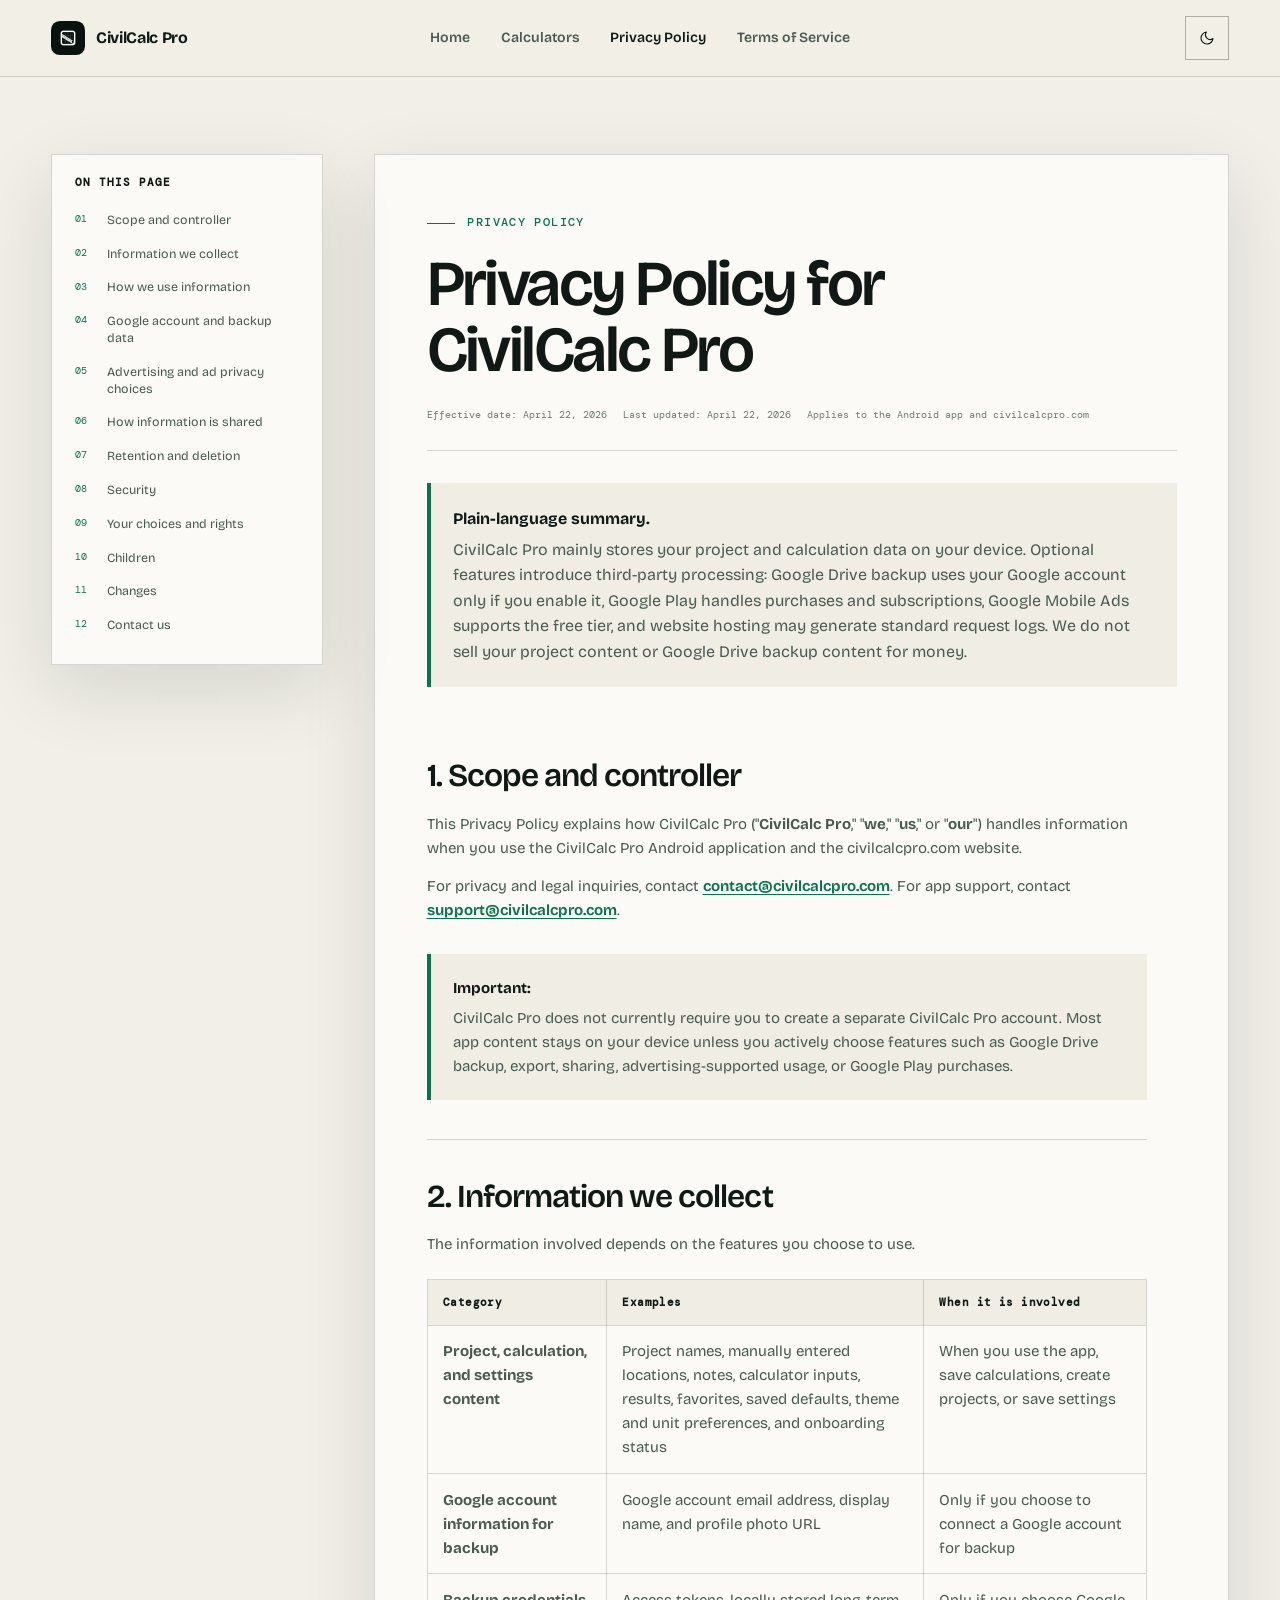
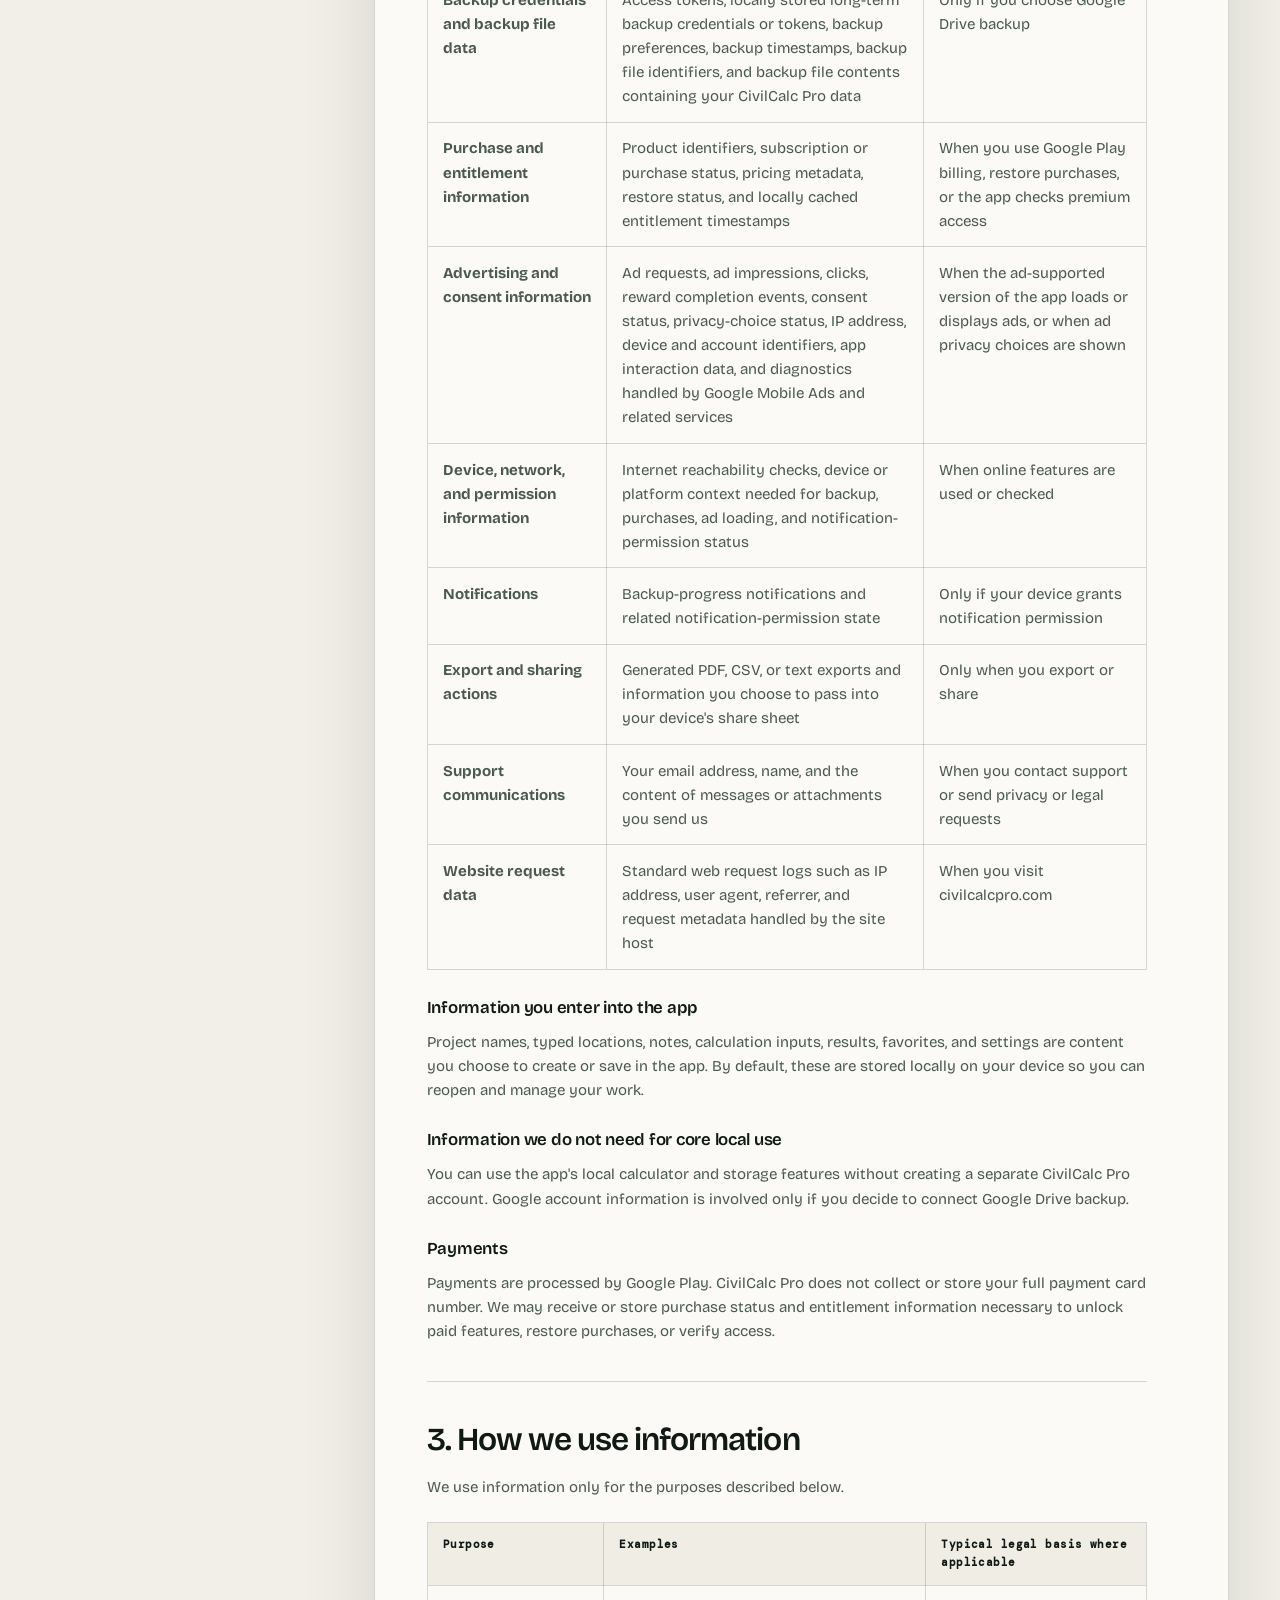
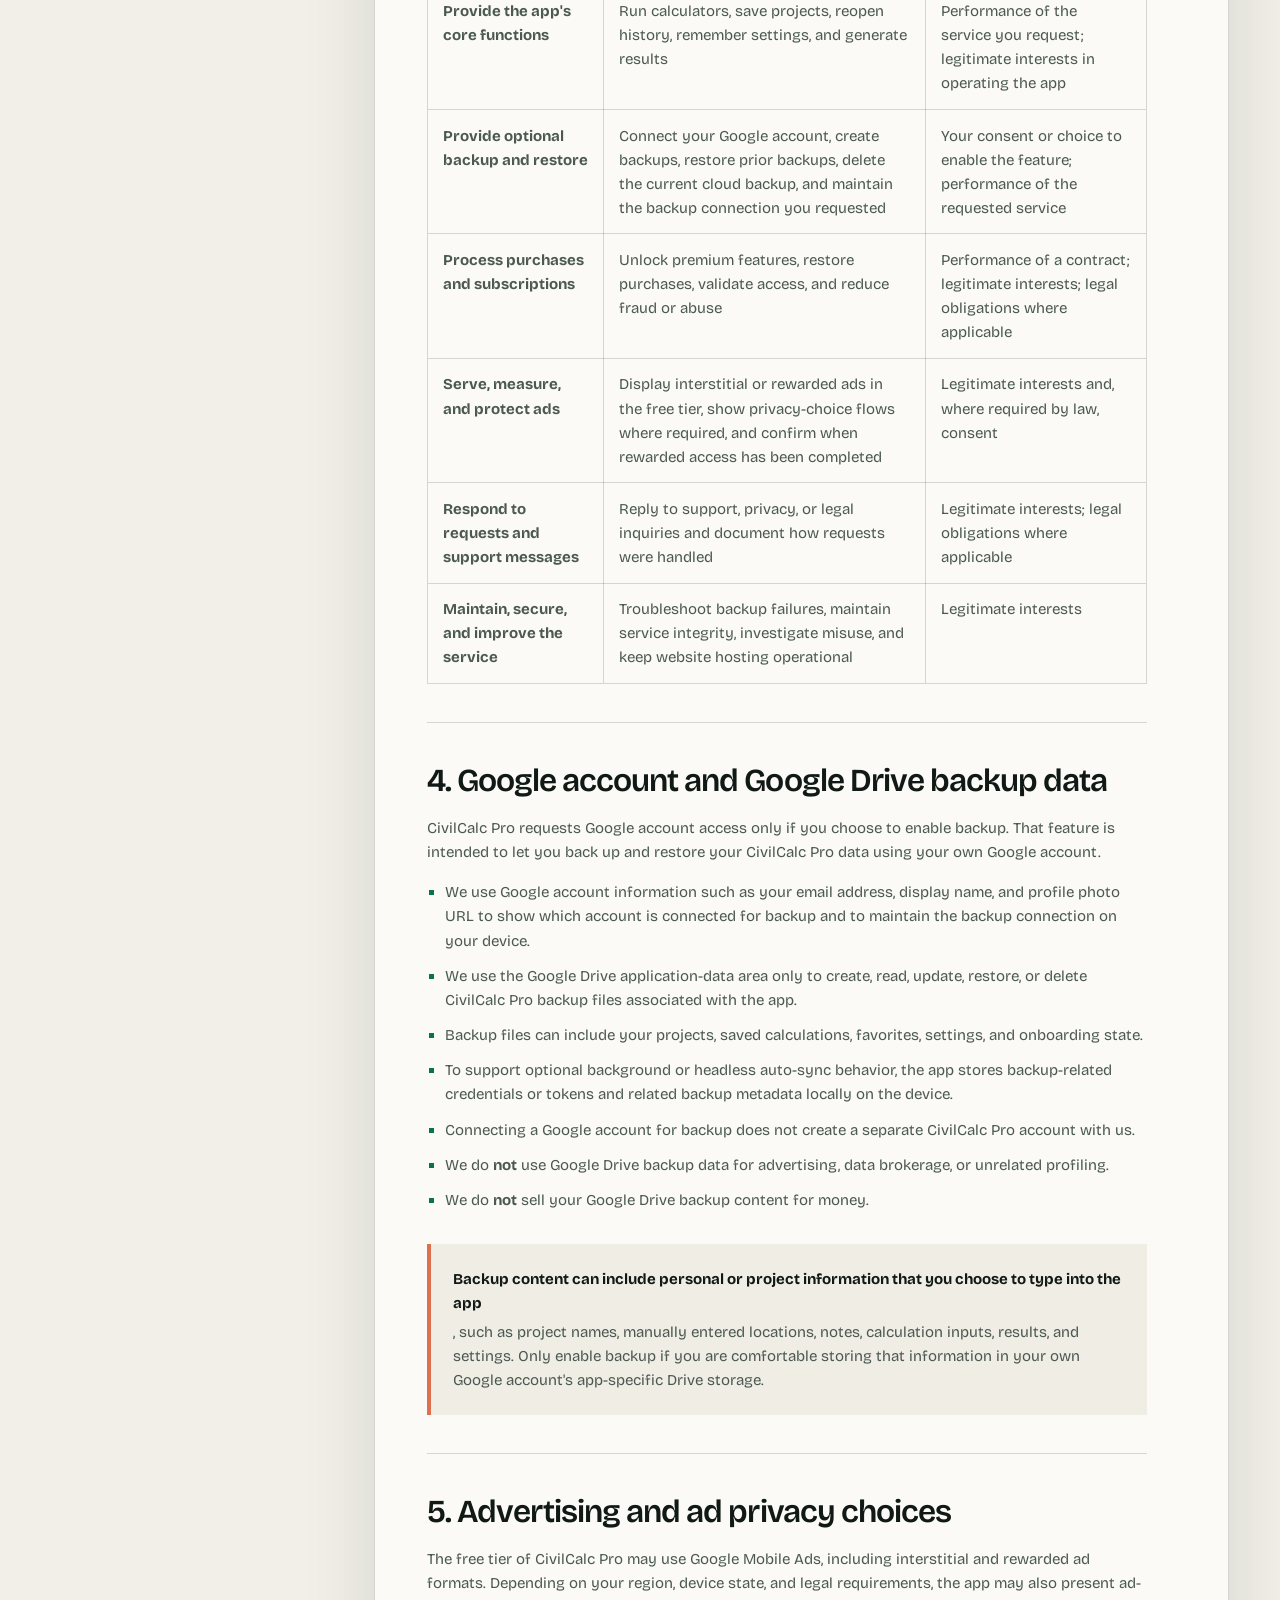
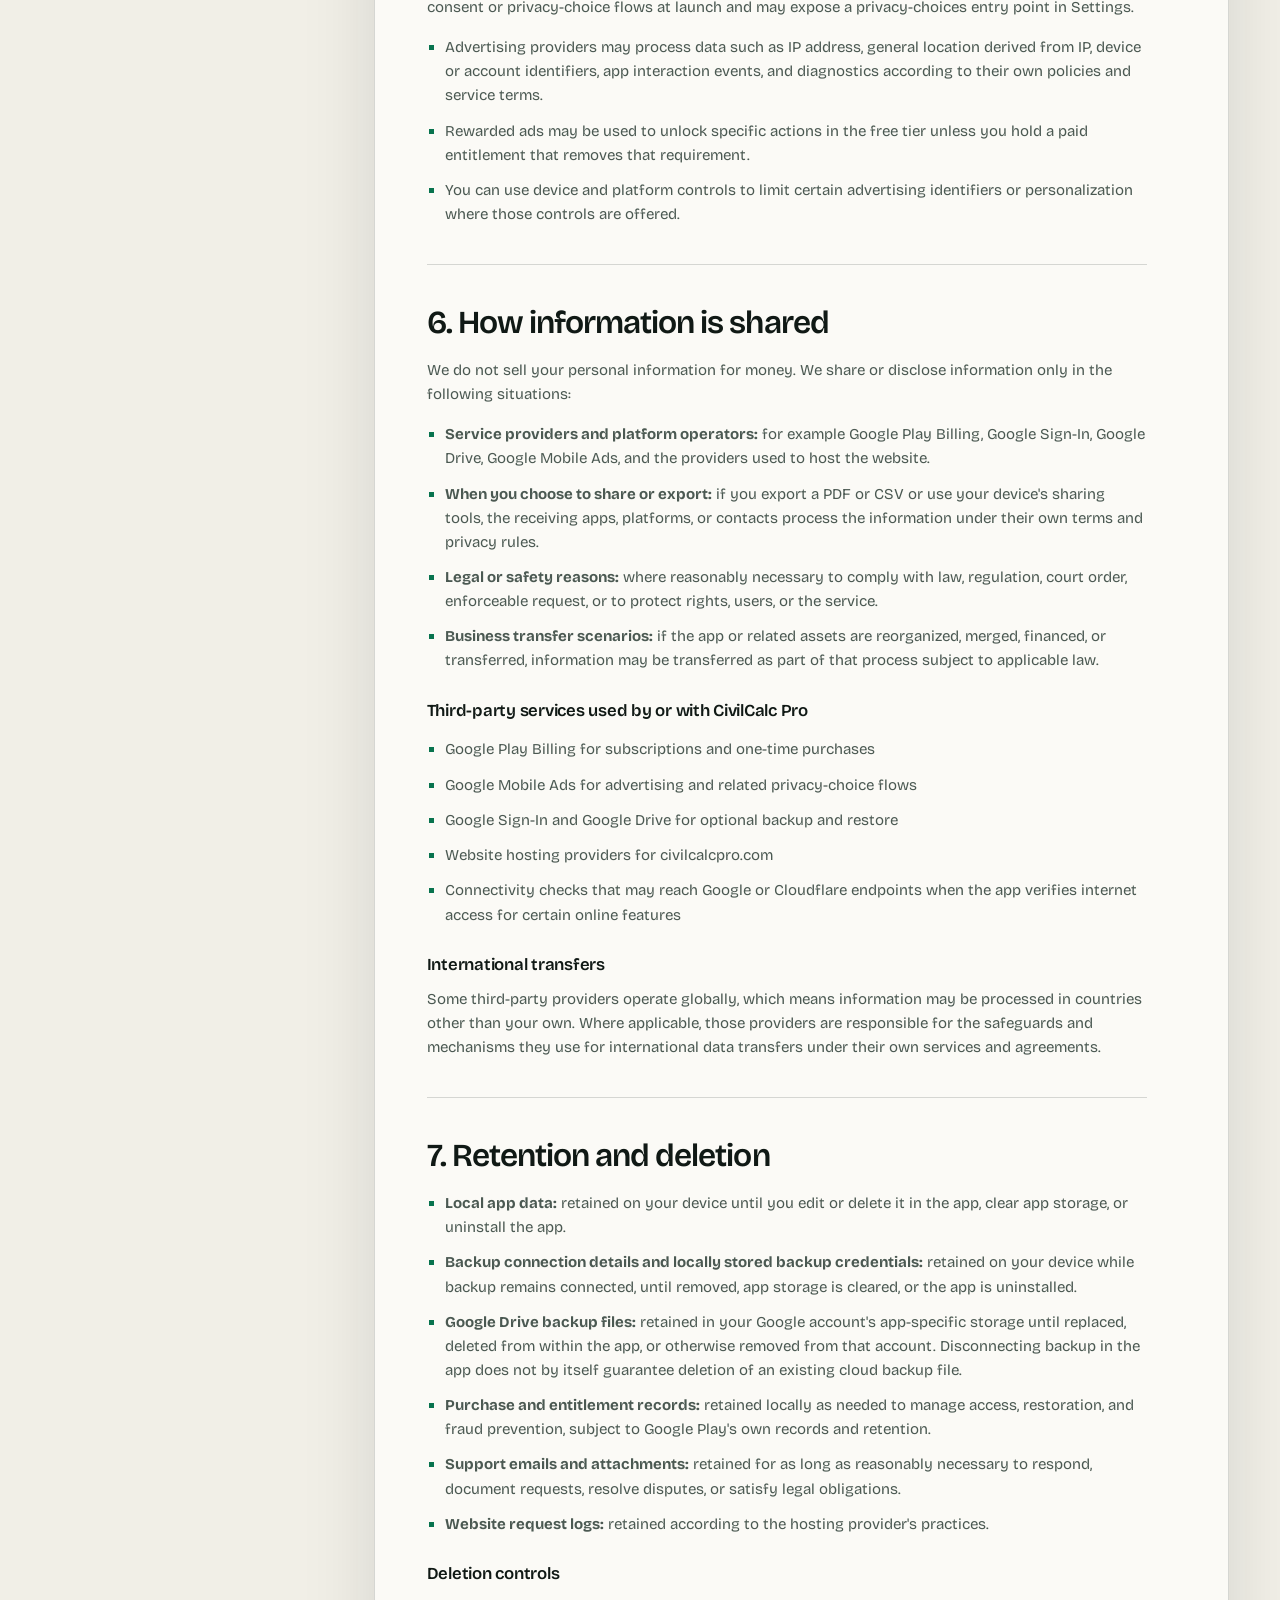
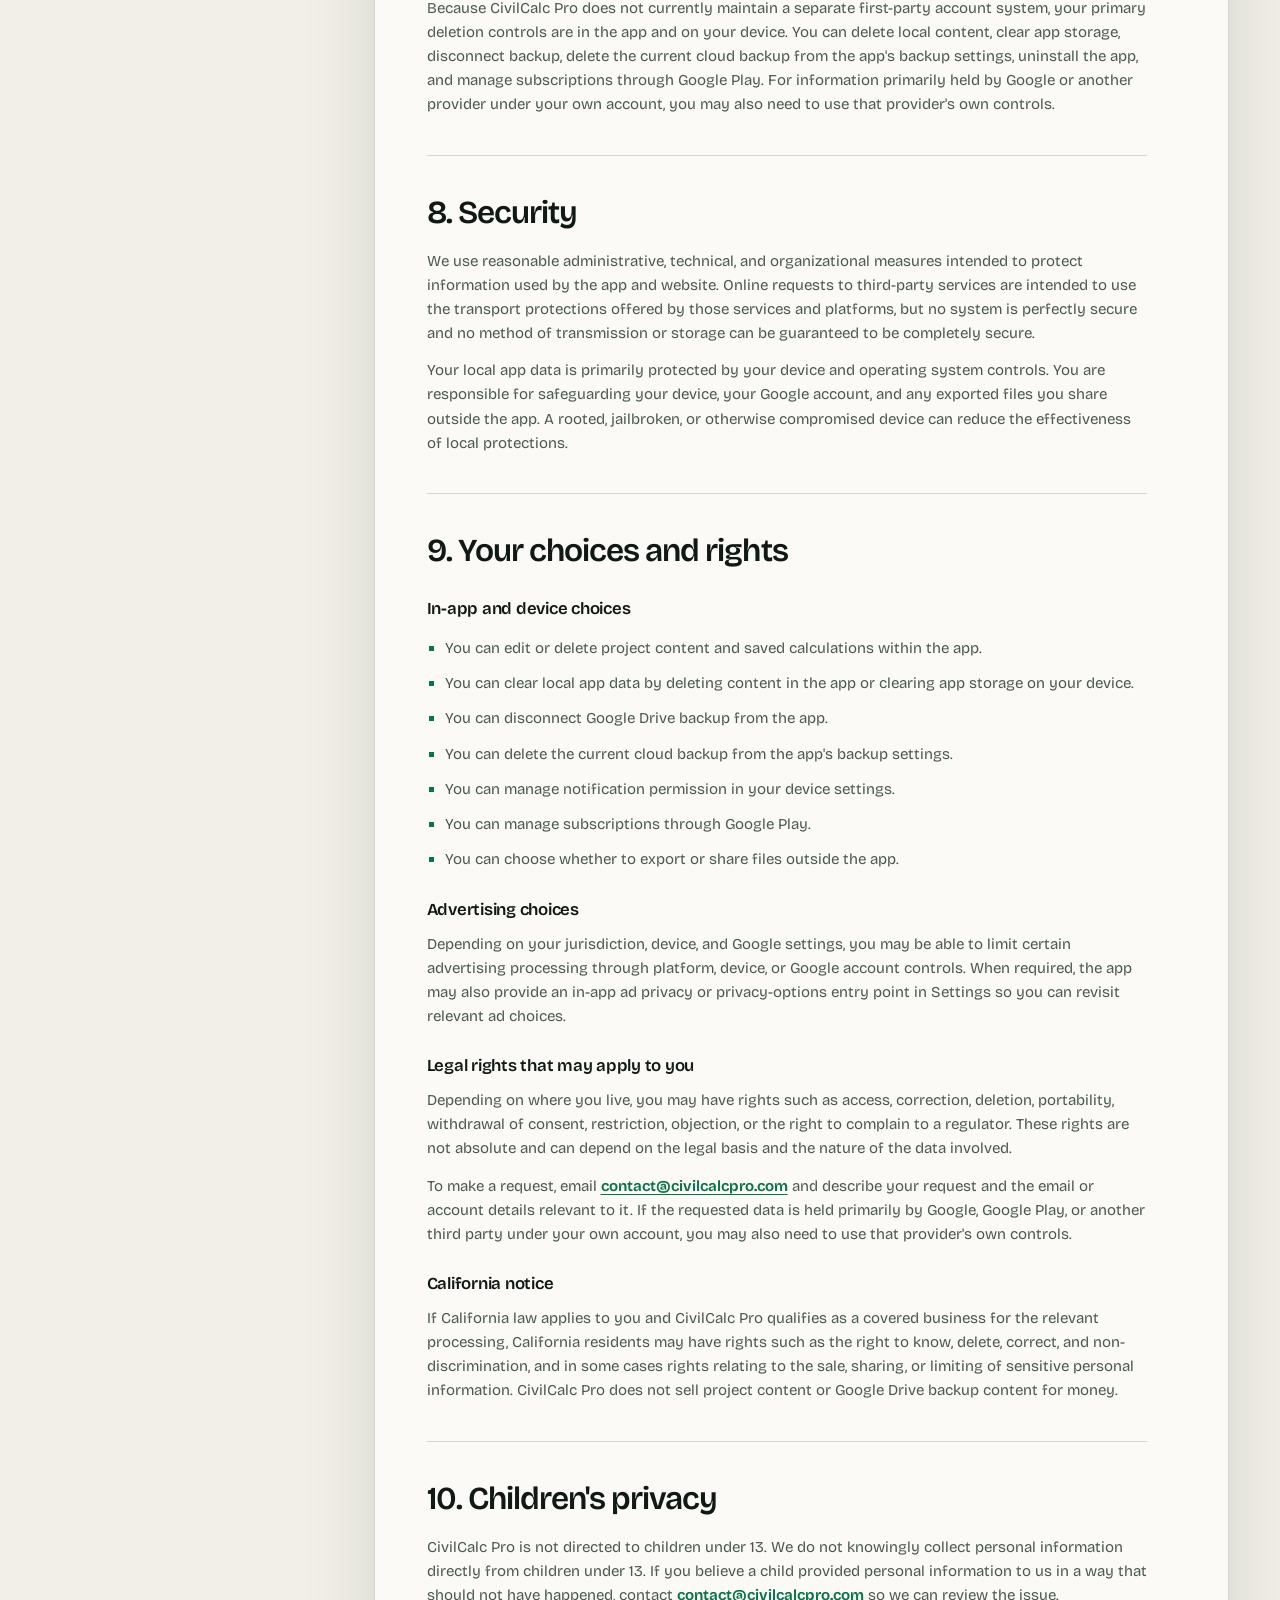
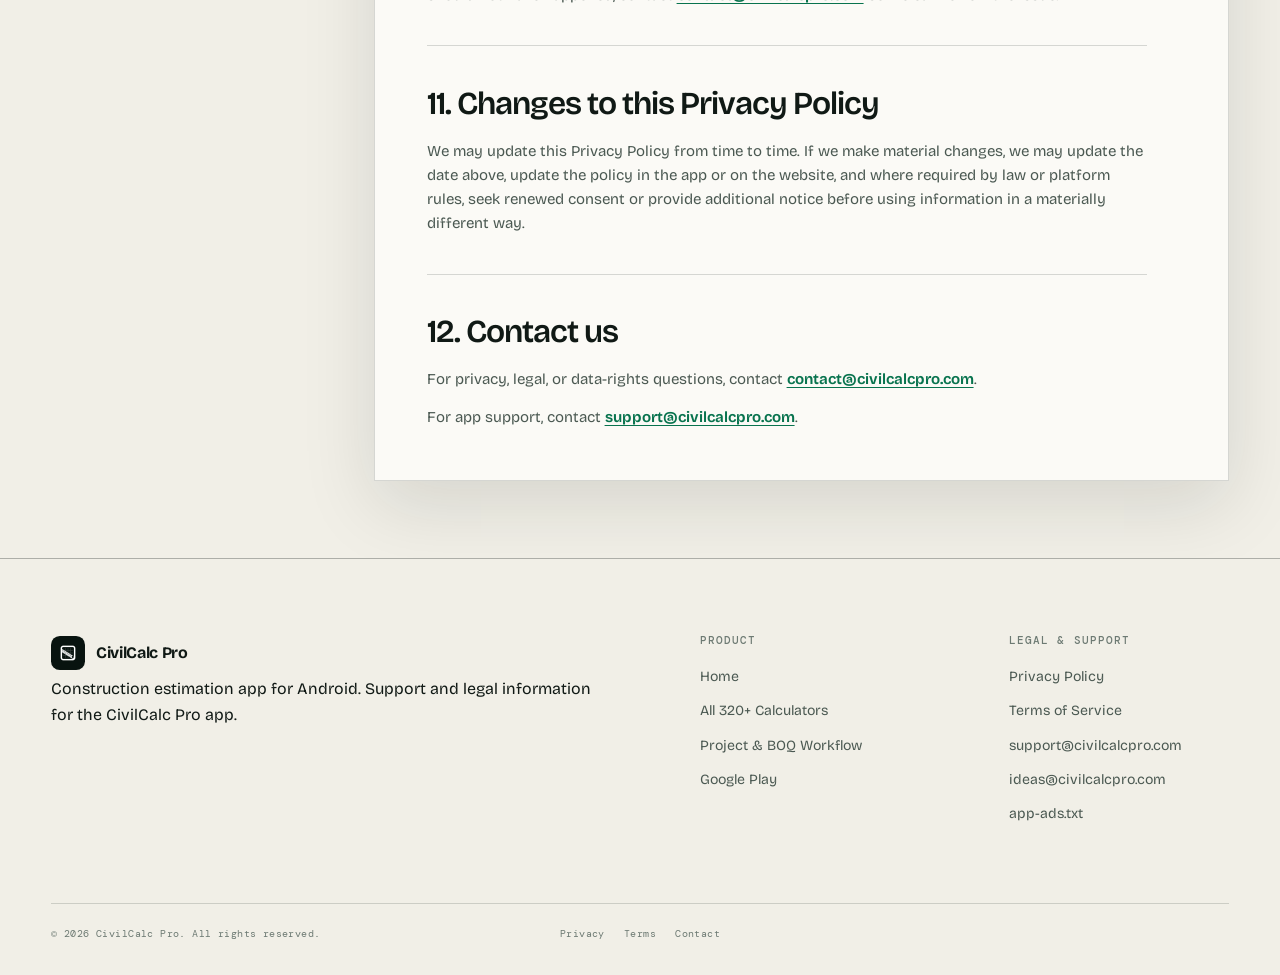
==== commit db5b5477: "SEO Optimization" ====
--- a/privacy/index.html
+++ b/privacy/index.html
@@ -25,8 +25,14 @@
       content="width=device-width, initial-scale=1, viewport-fit=cover"
     />
     <title>Privacy Policy - CivilCalc Pro</title>
-    <meta name="description" content="Privacy Policy for CivilCalc Pro." />
-    <meta name="robots" content="index,follow" />
+    <meta
+      name="description"
+      content="Read the official Privacy Policy for CivilCalc Pro, covering local-first project storage, optional Google Drive backup, Google Play billing verification, and privacy controls."
+    />
+    <meta
+      name="robots"
+      content="index,follow,max-image-preview:large,max-snippet:-1,max-video-preview:-1"
+    />
     <meta name="theme-color" content="#0a100d" />
     <meta name="application-name" content="CivilCalc Pro" />
     <meta name="apple-mobile-web-app-title" content="CivilCalc Pro" />
@@ -43,22 +49,25 @@
     <meta property="og:title" content="Privacy Policy - CivilCalc Pro" />
     <meta
       property="og:description"
-      content="Privacy Policy for CivilCalc Pro."
+      content="Official Privacy Policy for the CivilCalc Pro Android app and civilcalcpro.com."
     />
     <meta property="og:url" content="https://civilcalcpro.com/privacy/" />
-    <meta property="og:image" content="https://civilcalcpro.com/logo-512.png" />
-    <meta property="og:image:width" content="512" />
-    <meta property="og:image:height" content="512" />
-    <meta property="og:image:alt" content="CivilCalc Pro logo" />
-    <meta name="twitter:card" content="summary" />
+    <meta
+      property="og:image"
+      content="https://civilcalcpro.com/og-banner.png"
+    />
+    <meta property="og:image:width" content="1200" />
+    <meta property="og:image:height" content="630" />
+    <meta property="og:image:alt" content="CivilCalc Pro Privacy Policy" />
+    <meta name="twitter:card" content="summary_large_image" />
     <meta name="twitter:title" content="Privacy Policy - CivilCalc Pro" />
     <meta
       name="twitter:description"
-      content="Privacy Policy for CivilCalc Pro."
+      content="Official Privacy Policy for the CivilCalc Pro Android app and civilcalcpro.com."
     />
     <meta
       name="twitter:image"
-      content="https://civilcalcpro.com/logo-512.png"
+      content="https://civilcalcpro.com/og-banner.png"
     />
     <link rel="preconnect" href="https://fonts.googleapis.com" />
     <link rel="preconnect" href="https://fonts.gstatic.com" crossorigin />
@@ -66,7 +75,27 @@
       rel="stylesheet"
       href="https://fonts.googleapis.com/css2?family=Bricolage+Grotesque:opsz,wght@12..96,400;12..96,500;12..96,600;12..96,700;12..96,800&amp;family=DM+Mono:wght@400;500&amp;family=Instrument+Serif:ital@0;1&amp;display=swap"
     />
-    <link rel="stylesheet" href="/assets/styles.css" />
+    <link rel="stylesheet" href="/assets/styles.css?v=seo-20261118" />
+    <script type="application/ld+json">
+      {
+        "@context": "https://schema.org",
+        "@type": "BreadcrumbList",
+        "itemListElement": [
+          {
+            "@type": "ListItem",
+            "position": 1,
+            "name": "CivilCalc Pro",
+            "item": "https://civilcalcpro.com/"
+          },
+          {
+            "@type": "ListItem",
+            "position": 2,
+            "name": "Privacy Policy",
+            "item": "https://civilcalcpro.com/privacy/"
+          }
+        ]
+      }
+    </script>
   </head>
   <body>
     <a class="skip-link" href="#main">Skip to content</a>
@@ -82,6 +111,7 @@
         </a>
         <nav class="nav-links" aria-label="Primary">
           <a href="/">Home</a>
+          <a href="/calculators/">Calculators</a>
           <a class="active" href="/privacy/">Privacy Policy</a>
           <a href="/terms/">Terms of Service</a>
         </nav>
@@ -782,8 +812,8 @@
             <h2 class="section-title">Product</h2>
             <ul class="list-tight">
               <li><a href="/">Home</a></li>
-              <li><a href="/#features">Features</a></li>
-              <li><a href="/#calculators">Calculators</a></li>
+              <li><a href="/calculators/">All 320+ Calculators</a></li>
+              <li><a href="/#workflow">Project &amp; BOQ Workflow</a></li>
               <li>
                 <a
                   href="https://play.google.com/store/apps/details?id=com.leestudios.civilcalcpro"
--- a/assets/styles.css
+++ b/assets/styles.css
@@ -690,6 +690,10 @@
   height: auto;
 }
 
+.showcase-image {
+  aspect-ratio: 1100 / 2275;
+}
+
 .device--main {
   z-index: 3;
   top: 4rem;
@@ -1059,14 +1063,25 @@
 .screen-window img {
   width: 100%;
   height: auto;
-  transition:
-    opacity 240ms ease,
-    transform 240ms var(--ease);
 }
 
 .screen-window img.is-changing {
   opacity: 0;
-  transform: translateY(0.7rem);
+  transition: none;
+}
+
+.workflow-status {
+  position: absolute;
+  inset: 0;
+  display: grid;
+  place-content: center;
+  padding: 1.5rem;
+  text-align: center;
+  color: var(--ink-soft);
+}
+
+.workflow-status[hidden] {
+  display: none;
 }
 
 .board-scale {
@@ -1957,6 +1972,268 @@
   background: var(--line);
 }
 
+/* Hero brand line inside H1 for unambiguous Google Site Name + SEO clarity */
+.hero-copy h1 .hero-brand-kicker {
+  display: block;
+  margin: 0 0 0.32em;
+  color: var(--ink);
+  font-family: var(--font-sans);
+  font-size: clamp(1.1rem, 1.55vw, 1.45rem);
+  font-weight: 700;
+  letter-spacing: -0.02em;
+  line-height: 1.2;
+}
+
+.library-row h3 a {
+  color: inherit;
+  text-decoration: none;
+}
+
+.library-row h3 a:hover {
+  color: var(--accent-text);
+}
+
+.library-links {
+  display: flex;
+  flex-wrap: wrap;
+  gap: 0.45rem 0.6rem;
+  margin-top: 0.85rem;
+}
+
+.library-links a {
+  display: inline-flex;
+  align-items: center;
+  gap: 0.3rem;
+  padding: 0.28rem 0.6rem;
+  background: var(--surface);
+  border: 1px solid var(--line);
+  color: var(--ink-soft);
+  font-family: var(--font-mono);
+  font-size: 0.68rem;
+  font-weight: 500;
+  letter-spacing: 0.04em;
+  text-decoration: none;
+}
+
+.library-links a:hover {
+  border-color: var(--accent-text);
+  color: var(--ink);
+}
+
+/* Category hub pages */
+.breadcrumbs {
+  display: flex;
+  flex-wrap: wrap;
+  align-items: center;
+  gap: 0.5rem;
+  margin-bottom: 1.5rem;
+  color: var(--ink-faint);
+  font-family: var(--font-mono);
+  font-size: 0.68rem;
+  letter-spacing: 0.08em;
+  text-transform: uppercase;
+  list-style: none;
+}
+
+.breadcrumbs a {
+  color: var(--accent-text);
+  text-decoration: none;
+}
+
+.breadcrumbs a:hover {
+  text-decoration: underline;
+}
+
+.hub-hero {
+  padding-block: clamp(3.2rem, 6vw, 5.5rem) clamp(2.5rem, 4vw, 4rem);
+  border-bottom: 1px solid var(--line-strong);
+  background:
+    linear-gradient(var(--line) 1px, transparent 1px),
+    linear-gradient(90deg, var(--line) 1px, transparent 1px),
+    var(--bg);
+  background-size: 3.4rem 3.4rem;
+}
+
+.hub-hero-inner {
+  display: grid;
+  grid-template-columns: minmax(0, 1.25fr) minmax(18rem, 0.75fr);
+  align-items: end;
+  gap: clamp(2rem, 5vw, 5rem);
+}
+
+.hub-hero h1 {
+  max-width: 15ch;
+  margin-top: 0.9rem;
+  font-size: clamp(2.7rem, 5.4vw, 5.2rem);
+  letter-spacing: -0.055em;
+  line-height: 0.94;
+}
+
+.hub-hero h1 em {
+  display: block;
+  margin-top: 0.1em;
+  color: var(--accent-text);
+  font-family: var(--font-serif);
+  font-weight: 400;
+  font-style: italic;
+  letter-spacing: -0.03em;
+}
+
+.hub-hero .lead {
+  max-width: 44rem;
+  margin-top: 1.35rem;
+  font-size: clamp(1.02rem, 1.3vw, 1.2rem);
+}
+
+.hub-aside {
+  padding: 1.5rem;
+  background: var(--surface);
+  border: 1px solid var(--line-strong);
+  box-shadow: var(--shadow-soft);
+}
+
+.hub-aside h2 {
+  margin-bottom: 0.85rem;
+  color: var(--accent-text);
+  font-family: var(--font-mono);
+  font-size: 0.68rem;
+  font-weight: 500;
+  letter-spacing: 0.1em;
+  text-transform: uppercase;
+}
+
+.hub-aside p {
+  margin-bottom: 1.2rem;
+  color: var(--ink-soft);
+  font-size: 0.9rem;
+}
+
+.hub-section {
+  padding-block: clamp(3.5rem, 6vw, 5.5rem);
+  border-bottom: 1px solid var(--line);
+}
+
+.hub-section-head {
+  max-width: 48rem;
+  margin-bottom: 2.2rem;
+}
+
+.hub-section-head h2 {
+  margin-top: 0.75rem;
+  font-size: clamp(2rem, 3.8vw, 3.4rem);
+  letter-spacing: -0.045em;
+  line-height: 0.98;
+}
+
+.hub-section-head p {
+  margin-top: 1rem;
+  color: var(--ink-soft);
+  font-size: 1rem;
+}
+
+.calc-grid {
+  display: grid;
+  grid-template-columns: repeat(3, minmax(0, 1fr));
+  gap: 1.15rem;
+}
+
+.calc-card {
+  display: flex;
+  flex-direction: column;
+  justify-content: space-between;
+  padding: 1.45rem;
+  background: var(--surface);
+  border: 1px solid var(--line-strong);
+  transition:
+    transform 180ms ease,
+    border-color 180ms ease;
+}
+
+.calc-card:hover {
+  border-color: var(--accent-text);
+  transform: translateY(-2px);
+}
+
+.calc-card-code {
+  display: inline-block;
+  margin-bottom: 0.75rem;
+  color: var(--accent-text);
+  font-family: var(--font-mono);
+  font-size: 0.66rem;
+  letter-spacing: 0.1em;
+  text-transform: uppercase;
+}
+
+.calc-card h3 {
+  font-size: 1.2rem;
+  letter-spacing: -0.025em;
+  line-height: 1.2;
+}
+
+.calc-card h3 a {
+  color: inherit;
+  text-decoration: none;
+}
+
+.calc-card h3 a:hover {
+  color: var(--accent-text);
+}
+
+.calc-card p {
+  margin-top: 0.65rem;
+  color: var(--ink-soft);
+  font-size: 0.9rem;
+  line-height: 1.55;
+}
+
+.calc-card .chip-row {
+  margin-top: 1rem;
+}
+
+.hub-nav-strip {
+  display: grid;
+  grid-template-columns: repeat(3, minmax(0, 1fr));
+  gap: 0.9rem;
+}
+
+.hub-nav-card {
+  display: block;
+  padding: 1.2rem 1.3rem;
+  background: var(--surface);
+  border: 1px solid var(--line-strong);
+  color: var(--ink);
+  text-decoration: none;
+  transition:
+    background 180ms ease,
+    border-color 180ms ease;
+}
+
+.hub-nav-card:hover {
+  background: var(--surface-2);
+  border-color: var(--accent-text);
+}
+
+.hub-nav-card small {
+  display: block;
+  margin-bottom: 0.35rem;
+  color: var(--accent-text);
+  font-family: var(--font-mono);
+  font-size: 0.64rem;
+  letter-spacing: 0.08em;
+  text-transform: uppercase;
+}
+
+.hub-nav-card strong {
+  display: block;
+  font-size: 1.02rem;
+  letter-spacing: -0.02em;
+}
+
+.footer-grid--four {
+  grid-template-columns: minmax(0, 1.3fr) repeat(3, minmax(9.5rem, 0.6fr));
+  gap: clamp(2rem, 5vw, 4.5rem);
+}
+
 /* Responsive: large laptops and tablets */
 @media (max-width: 74rem) {
   .hero-grid {
@@ -2147,11 +2424,18 @@
 
   .grid-3,
   .grid-4,
-  .stats {
+  .stats,
+  .calc-grid,
+  .hub-nav-strip {
     grid-template-columns: repeat(2, minmax(0, 1fr));
   }
 
-  .footer-grid {
+  .hub-hero-inner {
+    grid-template-columns: 1fr;
+  }
+
+  .footer-grid,
+  .footer-grid--four {
     grid-template-columns: 1fr 1fr;
   }
 
@@ -2337,12 +2621,15 @@
   }
 
   .footer-grid,
+  .footer-grid--four,
   .footer-bottom,
   .grid-2,
   .grid-3,
   .grid-4,
   .split,
-  .stats {
+  .stats,
+  .calc-grid,
+  .hub-nav-strip {
     grid-template-columns: 1fr;
   }
 
